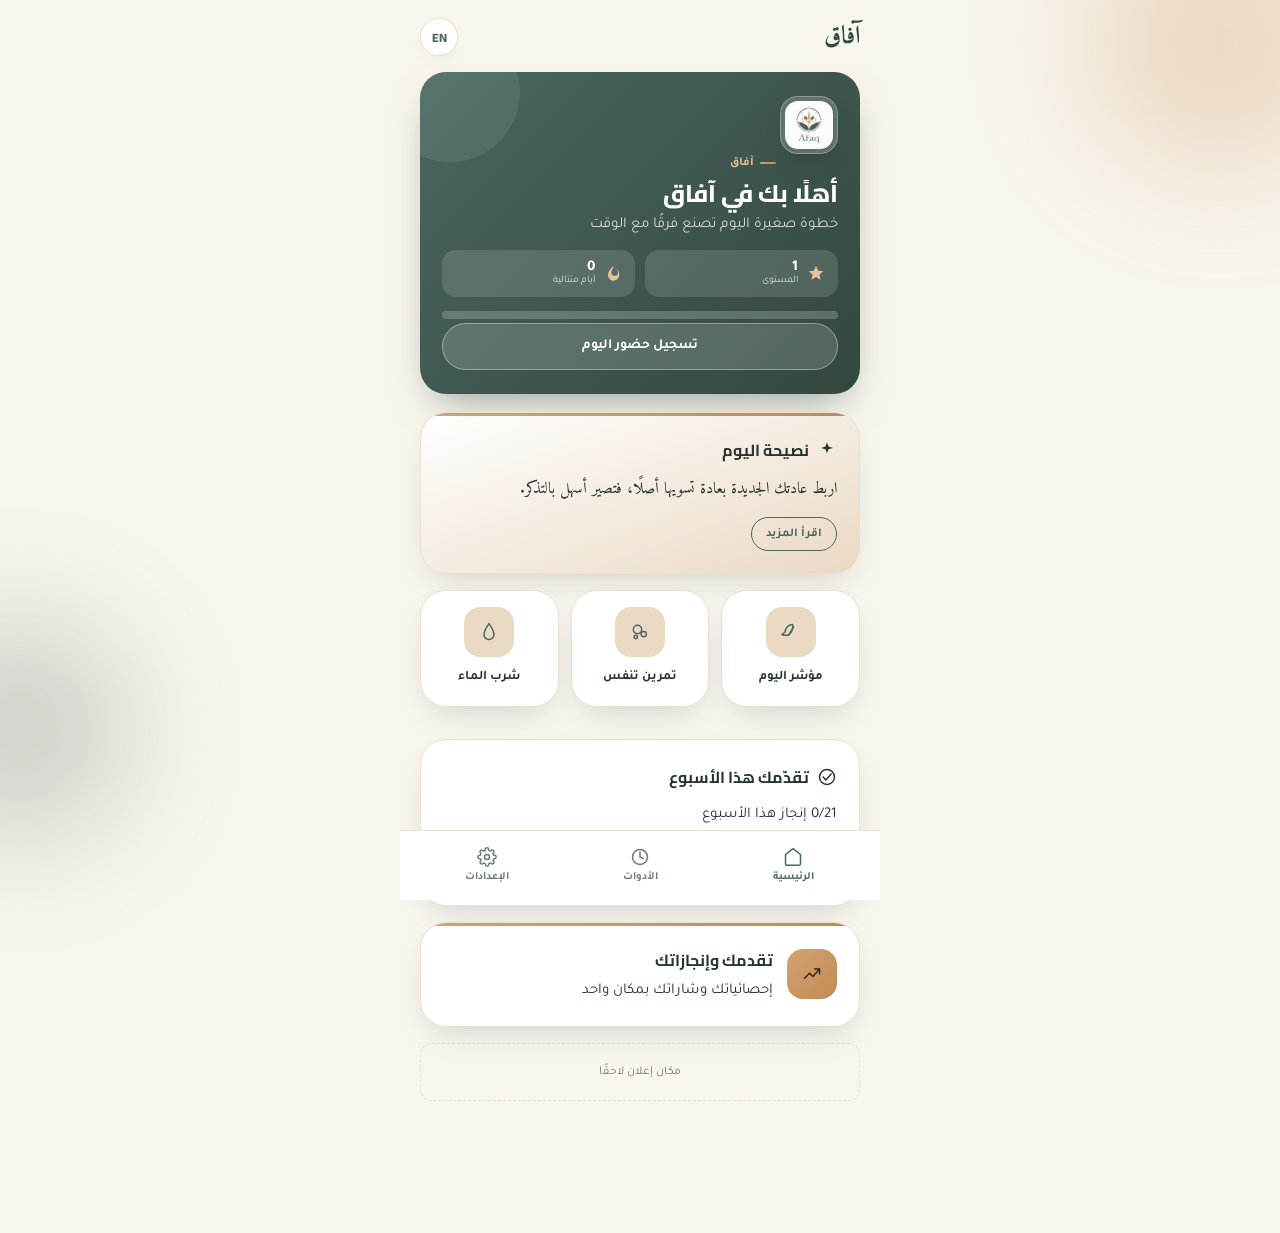
==== app/src/main/assets/web/index.html @ 3376e330 "Add Android project" ====
<!DOCTYPE html>
<html lang="ar" dir="rtl">
<head>
<meta charset="UTF-8" />
<meta name="viewport" content="width=device-width, initial-scale=1.0, maximum-scale=1.0, user-scalable=no" />
<meta name="theme-color" content="#4A6760" />
<link rel="icon" type="image/png" sizes="192x192" href="assets/icons/icon-192.png">
<link rel="apple-touch-icon" href="assets/icons/icon-192.png">
<link rel="manifest" href="manifest.webmanifest">
<title>آفاق | تطوير الحياة</title>
<link rel="preconnect" href="https://fonts.googleapis.com">
<link rel="preconnect" href="https://fonts.gstatic.com" crossorigin>
<link href="https://fonts.googleapis.com/css2?family=Cairo:wght@600;700;800&family=Tajawal:wght@400;500;700&family=Amiri:ital@0;1&display=swap" rel="stylesheet">
<style>
  :root{
    --primary:#4A6760; --primary-light:#6C8981; --primary-dark:#324841;
    --bg:#F8F5ED; --accent:#D4A373; --accent-light:#E7C39B; --accent-soft:#EAD9C3;
    --surface:#FFFFFF; --text-secondary:#6D7B75; --text-primary:#26342F; --border:#E7E1D2; --danger:#B3564B;
    --gold-grad: linear-gradient(135deg, #D4A373, #C08A52);
    --primary-grad: linear-gradient(135deg, #4A6760, #33473F);
    --radius-lg:26px; --radius-md:18px; --radius-sm:12px;
    --shadow: 0 14px 34px -14px rgba(38,52,47,0.22);
    --shadow-soft: 0 8px 20px -10px rgba(38,52,47,0.15);
  }
  [data-theme="dark"]{
    --primary:#9BC2B7; --primary-light:#7FA79B; --primary-dark:#C7E2D9;
    --bg:#141B18; --accent:#D9AE83; --accent-light:#E8C79E; --accent-soft:#332A1F;
    --surface:#1E2622; --text-secondary:#A9B5AF; --text-primary:#F3F1E9; --border:#2C3733;
    --shadow: 0 14px 34px -14px rgba(0,0,0,0.55); --shadow-soft: 0 8px 20px -10px rgba(0,0,0,0.4);
  }
  *{box-sizing:border-box; -webkit-tap-highlight-color:transparent;}
  html,body{margin:0;padding:0;height:100%;}
  body{ font-family:'Tajawal', sans-serif; background:var(--bg); color:var(--text-primary); overflow-x:hidden; transition:background .35s ease, color .35s ease; }
  h1,h2,h3,.display{ font-family:'Cairo', sans-serif; }
  .serif{ font-family:'Amiri', serif; }

  .icon{ width:20px; height:20px; stroke:currentColor; fill:none; stroke-width:1.8; stroke-linecap:round; stroke-linejoin:round; display:block; }
  .icon-fill{ fill:currentColor; stroke:none; }
  .icon-lg{ width:28px; height:28px; }
  .icon-sm{ width:15px; height:15px; }

  .blob{ position:fixed; border-radius:50%; filter:blur(60px); z-index:0; opacity:.35; pointer-events:none; }
  .blob-1{ width:260px; height:260px; background:var(--accent); top:-90px; right:-70px; }
  .blob-2{ width:220px; height:220px; background:var(--primary); bottom:60px; left:-90px; opacity:.25; }
  @media (prefers-reduced-motion: no-preference){ .blob{ animation: floaty 9s ease-in-out infinite alternate; } .blob-2{ animation-duration:11s; } }
  @keyframes floaty{ from{ transform:translateY(0) scale(1);} to{ transform:translateY(18px) scale(1.05);} }

  #app{ max-width:480px; margin:0 auto; min-height:100vh; display:flex; flex-direction:column; position:relative; background:transparent; z-index:1; }

  .topbar{ display:flex; align-items:center; justify-content:space-between; padding:18px 20px 8px; position:sticky; top:0; background:var(--bg); z-index:30; }
  .topbar .back-btn{ width:38px;height:38px;border-radius:50%; background:var(--surface); border:1px solid var(--border); display:flex;align-items:center;justify-content:center; cursor:pointer; box-shadow:var(--shadow-soft); color:var(--text-primary); }
  .topbar .title{font-size:18px;font-weight:800;flex:1;text-align:center;}
  .topbar .spacer{width:38px;}

  .screen{ display:none; padding:8px 20px 118px; flex:1; animation: fadeIn .35s ease; }
  .screen.active{display:block;}
  @keyframes fadeIn{ from{opacity:0; transform:translateY(8px);} to{opacity:1; transform:translateY(0);} }

  .eyebrow{ display:inline-flex; align-items:center; gap:6px; color:var(--accent); font-size:12px; font-weight:700; margin:0 0 8px; }
  .eyebrow::before{ content:''; width:16px; height:2px; background:var(--gold-grad); border-radius:2px; }
  .hero-title{ font-size:27px; font-weight:800; margin:0 0 6px; line-height:1.35; background:linear-gradient(90deg, var(--text-primary), var(--primary)); -webkit-background-clip:text; background-clip:text; color:transparent; }
  .hero-sub{color:var(--text-secondary); font-size:15px; margin:0 0 22px;}

  .card{ background:var(--surface); border:1px solid var(--border); border-radius:var(--radius-lg); padding:22px; margin-bottom:16px; box-shadow:var(--shadow); position:relative; overflow:hidden; }
  .card::before{ content:''; position:absolute; top:0; right:0; left:0; height:3px; background:var(--gold-grad); opacity:0; transition:opacity .2s; }
  .card.accented::before{ opacity:1; }
  .card h3{font-size:16px; margin:0 0 10px; display:flex; align-items:center; gap:8px;}
  .card p{font-size:15px; line-height:1.75; margin:0; color:var(--text-primary);}
  .muted{color:var(--text-secondary); font-size:13px;}

  .hero-panel{ background:var(--primary-grad); border-radius:var(--radius-lg); padding:24px 22px; color:#fff; margin-bottom:18px; position:relative; overflow:hidden; box-shadow:0 18px 40px -16px rgba(50,72,63,0.55); }
  .hero-panel::after{ content:''; position:absolute; width:140px; height:140px; border-radius:50%; background:rgba(255,255,255,0.08); top:-50px; left:-40px; }
  .hero-panel .eyebrow{ color:var(--accent-light); }
  .hero-panel .hero-title{ background:none; -webkit-text-fill-color:#fff; color:#fff; font-size:24px; }
  .hero-panel .hero-sub{ color:rgba(255,255,255,0.78); margin-bottom:16px; }
  .hero-stats{ display:flex; gap:10px; margin-bottom:14px; }
  .hero-stat-pill{ flex:1; background:rgba(255,255,255,0.13); border-radius:14px; padding:10px 12px; display:flex; align-items:center; gap:8px; }
  .hero-stat-pill .icon{ color:var(--accent-light); flex-shrink:0; }
  .hero-stat-pill .val{ font-size:15px; font-weight:800; line-height:1; }
  .hero-stat-pill .lbl{ font-size:10px; opacity:.8; }
  .xp-track{ height:8px; background:rgba(255,255,255,0.2); border-radius:5px; overflow:hidden; margin-top:4px; }
  .xp-fill{ height:100%; background:var(--gold-grad); border-radius:5px; transition:width .5s; }
  .checkin-btn{ width:100%; margin-top:4px; }

  .btn{ display:inline-flex; align-items:center; justify-content:center; gap:8px; font-family:'Tajawal', sans-serif; font-weight:700; font-size:14px; padding:14px 22px; border-radius:999px; border:none; cursor:pointer; transition:transform .15s ease, opacity .15s ease, box-shadow .15s ease; -webkit-user-select:none; user-select:none; }
  .btn:active{ transform:scale(0.96); }
  .btn-primary{ background:var(--primary-grad); color:#fff; box-shadow:0 10px 22px -8px rgba(74,103,96,0.55); }
  .btn-gold{ background:var(--gold-grad); color:#3A2A16; box-shadow:0 10px 22px -8px rgba(212,163,115,0.55); }
  .btn-outline{ background:transparent; color:var(--primary); border:1.5px solid var(--primary); }
  .btn-white{ background:rgba(255,255,255,0.16); color:#fff; border:1px solid rgba(255,255,255,0.35); }
  .btn-chip{ background:var(--bg); color:var(--text-secondary); border:1px solid var(--border); padding:9px 16px; font-size:13px; }
  .btn-chip.active{ background:var(--primary); color:#fff; border-color:var(--primary); }
  .btn-sm{ padding:9px 14px; font-size:12px; }
  .btn:disabled{ opacity:.45; cursor:not-allowed; }
  .btn-block{ width:100%; }
  .btn-row{ display:flex; gap:10px; flex-wrap:wrap; margin-bottom:16px; }
  .btn-row .btn{ flex:1; }
  .chip-row{ display:flex; gap:8px; flex-wrap:wrap; margin-bottom:16px; }

  .quick-grid{ display:flex; gap:12px; margin-bottom:16px; }
  .quick-card{ flex:1; text-align:center; cursor:pointer; padding:16px 10px; }
  .quick-icon{ width:50px;height:50px;border-radius:16px; background:var(--accent-soft); display:flex;align-items:center;justify-content:center; margin:0 auto 10px; color:var(--primary); }

  .progress-track{ height:10px; border-radius:6px; background:var(--border); overflow:hidden; margin-top:10px;}
  .progress-fill{ height:100%; background:var(--gold-grad); border-radius:6px; transition:width .5s ease; }

  .flip-card{ min-height:210px; display:flex; align-items:center; justify-content:center; flex-direction:column; text-align:center; cursor:pointer; background:linear-gradient(160deg, var(--surface), var(--accent-soft)); }
  .flip-icon{ margin-bottom:14px; color:var(--accent); }
  .flip-text{ font-size:19px; line-height:1.9; }

  .mood-grid, .tile-grid{ display:flex; flex-wrap:wrap; gap:10px; }
  .mood-item, .tile{ width:calc(33.333% - 7px); aspect-ratio:1; border-radius:var(--radius-md); border:1px solid var(--border); background:var(--surface); display:flex; flex-direction:column; align-items:center; justify-content:center; cursor:pointer; gap:6px; transition:background .2s ease, color .2s ease, transform .15s ease; color:var(--primary); }
  .mood-item:active, .tile:active{ transform:scale(0.95); }
  .mood-item.selected, .tile.selected{ background:var(--primary-grad); color:#fff; border-color:var(--primary); }
  .mood-item span.lbl, .tile span.lbl{ font-size:11.5px; text-align:center; color:var(--text-primary); }
  .mood-item.selected span.lbl, .tile.selected span.lbl{ color:#fff; }

  .breathe-wrap{ display:flex; flex-direction:column; align-items:center; margin-top:16px; }
  .breathe-ring-outer{ width:240px; height:240px; border-radius:50%; display:flex; align-items:center; justify-content:center; background: radial-gradient(circle at center, var(--accent-soft) 0%, transparent 70%); }
  .breathe-circle{ width:140px; height:140px; border-radius:50%; background: var(--primary-grad); display:flex; align-items:center; justify-content:center; color:#fff; font-size:18px; font-weight:700; box-shadow:0 20px 45px -15px rgba(74,103,96,0.6); transition: width 4s ease-in-out, height 4s ease-in-out; }
  .breathe-circle.grow{ width:220px; height:220px; }
  .breathe-wrap .btn{ margin-top:26px; min-width:200px; }

  .section-heading{ display:flex; align-items:center; gap:8px; margin:22px 0 10px; font-size:13px; font-weight:800; color:var(--text-secondary); }
  .section-heading:first-of-type{ margin-top:4px; }
  .section-heading::after{ content:''; flex:1; height:1px; background:var(--border); }
  .tool-row{ display:flex; align-items:center; gap:14px; background:var(--surface); border:1px solid var(--border); border-radius:var(--radius-lg); padding:15px 18px; margin-bottom:10px; cursor:pointer; box-shadow:var(--shadow-soft); transition:transform .15s ease; }
  .tool-row:active{ transform:scale(0.98); }
  .tool-row .tool-icon{ width:44px;height:44px;border-radius:14px; background:var(--accent-soft); display:flex;align-items:center;justify-content:center; flex-shrink:0; color:var(--primary); }
  .tool-row .tool-text{ flex:1; }
  .tool-row .tool-text h4{ margin:0 0 2px; font-size:15px; }
  .tool-row .tool-text span{ font-size:12px; color:var(--text-secondary); }
  .tool-row .chev{ color:var(--text-secondary); }

  textarea, input[type=text], input[type=time]{ width:100%; font-family:'Tajawal', sans-serif; font-size:15px; border:1px solid var(--border); border-radius:var(--radius-sm); padding:14px; background:var(--bg); color:var(--text-primary); }
  textarea{ min-height:100px; resize:vertical; }
  textarea:focus, input[type=text]:focus{ outline:2px solid var(--primary); outline-offset:1px; }

  .entry-item{ border:1px solid var(--border); border-radius:var(--radius-sm); padding:12px 14px; margin-bottom:8px; background:var(--surface); }
  .entry-item .date{ font-size:11px; color:var(--text-secondary); margin-bottom:4px; }

  .ad-placeholder{ height:58px; border:1.5px dashed var(--border); border-radius:var(--radius-sm); display:flex; align-items:center; justify-content:center; color:var(--text-secondary); font-size:12px; margin:14px 0; }

  .settings-row{ display:flex; align-items:center; justify-content:space-between; gap:10px;}
  .switch{ position:relative; width:50px; height:28px; flex-shrink:0;}
  .switch input{ display:none; }
  .switch .track{ position:absolute; inset:0; background:var(--border); border-radius:999px; transition:.25s; }
  .switch .thumb{ position:absolute; top:3px; right:3px; width:22px; height:22px; border-radius:50%; background:#fff; transition:.25s; box-shadow:0 2px 4px rgba(0,0,0,0.2); }
  .switch input:checked + .track{ background:var(--primary); }
  .switch input:checked + .track + .thumb{ transform:translateX(-22px); }

  .bottom-nav{ position:fixed; bottom:0; left:50%; transform:translateX(-50%); width:100%; max-width:480px; background:var(--surface); border-top:1px solid var(--border); display:flex; padding:8px 10px calc(8px + env(safe-area-inset-bottom)); z-index:40; }
  .nav-btn{ flex:1; display:flex; flex-direction:column; align-items:center; gap:4px; padding:8px 0; cursor:pointer; color:var(--text-secondary); font-size:11px; font-weight:700; background:none; border:none; font-family:'Tajawal',sans-serif; }
  .nav-btn.active{ color:var(--primary); }

  .toast{ position:fixed; bottom:100px; left:50%; transform:translateX(-50%) translateY(20px); background:var(--text-primary); color:var(--bg); padding:12px 22px; border-radius:999px; font-size:13px; font-weight:700; opacity:0; transition:.3s ease; z-index:100; pointer-events:none; max-width:85%; text-align:center; }
  .toast.show{ opacity:1; transform:translateX(-50%) translateY(0); }

  .slider-row{ margin-bottom:16px; }
  .slider-row .slider-label{ display:flex; justify-content:space-between; font-size:13px; margin-bottom:6px; }
  .slider-row .slider-label b{ color:var(--accent); }
  input[type=range]{ -webkit-appearance:none; width:100%; height:6px; border-radius:4px; background:var(--border); outline:none; }
  input[type=range]::-webkit-slider-thumb{ -webkit-appearance:none; width:20px; height:20px; border-radius:50%; background:var(--gold-grad); box-shadow:0 4px 10px rgba(0,0,0,0.25); cursor:pointer; border:2px solid var(--surface); }
  .radar-wrap{ display:flex; justify-content:center; margin-bottom:6px; }

  .matrix-add{ margin-bottom:14px; }
  .quadrant-grid{ display:grid; grid-template-columns:1fr 1fr; gap:10px; }
  .quadrant-box{ background:var(--surface); border:1px solid var(--border); border-radius:var(--radius-md); padding:12px; min-height:120px; border-top:4px solid var(--primary); }
  .quadrant-box.q-schedule{ border-top-color:var(--accent); }
  .quadrant-box.q-delegate{ border-top-color:#8B9A94; }
  .quadrant-box.q-eliminate{ border-top-color:var(--danger); }
  .quadrant-box h4{ margin:0 0 8px; font-size:12px; }
  .quadrant-box .q-item{ display:flex; align-items:center; gap:6px; font-size:12.5px; background:var(--bg); border-radius:8px; padding:7px 8px; margin-bottom:6px; }
  .quadrant-box .q-item span{ flex:1; }
  .quadrant-box .q-item.done span{ text-decoration:line-through; opacity:.5; }
  .q-item button{ background:none; border:none; color:var(--text-secondary); cursor:pointer; font-size:13px; padding:2px; }

  .water-grid{ display:flex; flex-wrap:wrap; gap:12px; justify-content:center; margin:20px 0; }
  .water-cup{ width:44px; height:52px; border-radius:8px 8px 16px 16px; border:2px solid var(--primary); display:flex; align-items:flex-end; justify-content:center; cursor:pointer; overflow:hidden; background:var(--surface); }
  .water-cup .fill{ width:100%; height:0%; background:linear-gradient(180deg, #8FC1D9, #4A93B5); transition:height .3s ease; }
  .water-cup.filled .fill{ height:100%; }

  .ring-wrap{ display:flex; justify-content:center; margin:14px 0 6px; }
  .ring-outer{ width:220px; height:220px; border-radius:50%; display:flex; align-items:center; justify-content:center; background: conic-gradient(var(--accent) calc(var(--deg,0) * 1deg), var(--border) 0deg); transition: background .3s linear; }
  .ring-inner{ width:180px; height:180px; border-radius:50%; background:var(--surface); display:flex; flex-direction:column; align-items:center; justify-content:center; box-shadow:var(--shadow-soft); }
  .ring-inner .time{ font-size:32px; font-weight:800; font-family:'Cairo', sans-serif; }
  .ring-inner .mode{ font-size:12px; color:var(--text-secondary); margin-top:4px; }

  .habit-board-row{ display:flex; align-items:center; gap:10px; margin-bottom:12px; }
  .habit-board-row .hb-label{ width:96px; flex-shrink:0; font-size:12.5px; display:flex; align-items:center; gap:6px; }
  .hb-days{ display:flex; gap:5px; flex:1; }
  .hb-day{ flex:1; aspect-ratio:1; border-radius:9px; border:1px solid var(--border); display:flex; align-items:center; justify-content:center; font-size:10.5px; color:var(--text-secondary); background:var(--surface); }
  .hb-day.done{ background:var(--primary-grad); color:#fff; border-color:var(--primary); }
  .hb-day.today{ border:2px solid var(--accent); cursor:pointer; font-weight:800; }
  .hb-day.today:active{ transform:scale(0.92); }
  .habit-pick-item{ display:flex; align-items:center; gap:8px; padding:11px 14px; border:1px solid var(--border); border-radius:var(--radius-md); margin-bottom:8px; cursor:pointer; background:var(--surface); }
  .habit-pick-item.checked{ border-color:var(--primary); background:var(--accent-soft); }
  .hp-check{ width:20px; height:20px; border-radius:6px; border:2px solid var(--border); flex-shrink:0; display:flex; align-items:center; justify-content:center; color:transparent; }
  .habit-pick-item.checked .hp-check{ background:var(--primary); border-color:var(--primary); color:#fff; }
  .hp-icon{ color:var(--primary); }

  .routine-tabs{ display:flex; gap:8px; margin-bottom:16px; }
  .routine-tabs .btn-chip{ flex:1; display:flex; align-items:center; justify-content:center; gap:6px;}
  .routine-item{ display:flex; align-items:center; gap:10px; background:var(--surface); border:1px solid var(--border); border-radius:var(--radius-sm); padding:12px 14px; margin-bottom:8px; }
  .check-circle-sm{ width:24px; height:24px; border-radius:50%; border:2px solid var(--border); flex-shrink:0; display:flex; align-items:center; justify-content:center; cursor:pointer; color:transparent; }
  .routine-item.done .check-circle-sm{ background:var(--primary); border-color:var(--primary); color:#fff; }
  .routine-item.done span.rtext{ text-decoration:line-through; opacity:.5; }
  .routine-item .rtext{ flex:1; font-size:14px; }
  .routine-item button{ background:none; border:none; color:var(--text-secondary); font-size:15px; cursor:pointer; }
  .add-item-row{ display:flex; gap:8px; margin-bottom:16px; }
  .add-item-row input{ flex:1; }

  .badge-grid{ display:grid; grid-template-columns:1fr 1fr; gap:12px; }
  .badge-card{ background:var(--surface); border:1px solid var(--border); border-radius:var(--radius-md); padding:18px 10px; text-align:center; position:relative; }
  .badge-card .b-icon{ margin:0 auto 8px; color:var(--text-secondary); opacity:.35; display:flex; justify-content:center; }
  .badge-card.unlocked .b-icon{ color:var(--accent); opacity:1; }
  .badge-card .b-title{ font-size:12.5px; font-weight:700; margin-bottom:3px; }
  .badge-card .b-desc{ font-size:10.5px; color:var(--text-secondary); }
  .badge-card.unlocked{ border-color:var(--accent); box-shadow:0 8px 22px -12px rgba(212,163,115,0.6); }
  .badge-card.unlocked::after{ content:'✓'; position:absolute; top:8px; left:8px; width:18px; height:18px; border-radius:50%; background:var(--gold-grad); color:#3A2A16; font-size:11px; display:flex; align-items:center; justify-content:center; font-weight:800; }

  .streak-pill{ display:inline-flex; align-items:center; gap:6px; background:var(--accent-soft); color:var(--accent); padding:6px 14px; border-radius:999px; font-size:12.5px; font-weight:700; margin-bottom:14px; }
  [data-theme="dark"] .streak-pill{ color:var(--accent-light); }

  .heatmap{ display:grid; grid-template-columns:repeat(10,1fr); gap:5px; margin-top:8px; }
  .heat-cell{ aspect-ratio:1; border-radius:5px; background:var(--border); }
  .heat-1{ background:var(--accent-soft); }
  .heat-2{ background:var(--accent-light); }
  .heat-3{ background:var(--accent); }
  .stat-grid{ display:grid; grid-template-columns:1fr 1fr; gap:12px; }
  .stat-box{ background:var(--surface); border:1px solid var(--border); border-radius:var(--radius-md); padding:16px; text-align:center; }
  .stat-box .sv{ font-size:22px; font-weight:800; color:var(--primary); font-family:'Cairo',sans-serif; }
  .stat-box .sl{ font-size:11.5px; color:var(--text-secondary); margin-top:2px; }

  .goal-card{ background:var(--surface); border:1px solid var(--border); border-radius:var(--radius-md); padding:18px; margin-bottom:14px; }
  .goal-card h4{ margin:0 0 4px; font-size:15px; }
  .milestone-item{ display:flex; align-items:center; gap:8px; font-size:13px; margin:8px 0; }
  .milestone-item span{ flex:1; }
  .milestone-item.done span{ text-decoration:line-through; opacity:.5; }
  .milestone-add-row{ display:flex; gap:6px; margin-top:8px; }
  .milestone-add-row input{ flex:1; padding:9px 12px; font-size:13px; }

  .book-item{ display:flex; align-items:center; gap:10px; background:var(--surface); border:1px solid var(--border); border-radius:var(--radius-sm); padding:12px; margin-bottom:8px; }
  .book-item .bi-info{ flex:1; }
  .book-item .bi-title{ font-size:14px; font-weight:700; margin-bottom:2px; }
  .book-item .bi-author{ font-size:11.5px; color:var(--text-secondary); }
  .status-chip{ font-size:10.5px; padding:4px 10px; border-radius:999px; background:var(--accent-soft); color:var(--accent); white-space:nowrap; cursor:pointer; border:none; font-family:'Tajawal',sans-serif; font-weight:700;}
  .stars{ display:flex; gap:2px; margin-top:4px; }
  .stars .star-btn{ cursor:pointer; color:var(--border); }
  .stars .star-btn.on{ color:var(--accent); }

  .focus-grid,.area-grid,.program-grid{display:grid;grid-template-columns:1fr 1fr;gap:10px;margin-bottom:14px;}
  .focus-chip,.area-card,.program-card,.tip-lib-card,.custom-habit-card{background:var(--surface);border:1px solid var(--border);border-radius:var(--radius-md);padding:14px;box-shadow:var(--shadow-soft);}
  .focus-chip{cursor:pointer;text-align:center;font-weight:700;color:var(--text-secondary);}
  .focus-chip.active{background:var(--primary-grad);color:#fff;border-color:var(--primary);}
  .area-card h4,.program-card h4,.tip-lib-card h4,.custom-habit-card h4{margin:0 0 6px;font-size:14px;display:flex;align-items:center;gap:6px;}
  .area-score{font-family:'Cairo',sans-serif;font-size:22px;font-weight:800;color:var(--primary);}
  .program-day{display:flex;align-items:flex-start;gap:10px;background:var(--bg);border:1px solid var(--border);border-radius:var(--radius-sm);padding:11px;margin-bottom:8px;}
  .program-day.done{background:var(--accent-soft);border-color:var(--accent);}
  .program-day .day-num{width:28px;height:28px;border-radius:50%;background:var(--surface);display:flex;align-items:center;justify-content:center;font-size:11px;font-weight:800;flex-shrink:0;color:var(--primary);}
  .program-day.done .day-num{background:var(--gold-grad);color:#3A2A16;}
  .program-day div.text{flex:1;}
  .program-day b{display:block;font-size:13px;margin-bottom:3px;}
  .program-day p{font-size:12.5px;line-height:1.65;color:var(--text-secondary);}
  .tip-filter-row{display:flex;gap:8px;overflow-x:auto;padding-bottom:8px;margin-bottom:12px;}
  .tip-filter-row .btn-chip{white-space:nowrap;flex-shrink:0;}
  .tip-lib-card p{font-size:13.5px;line-height:1.7;color:var(--text-secondary);margin-bottom:8px;}
  .action-step{border-right:3px solid var(--accent);background:var(--bg);border-radius:var(--radius-sm);padding:9px 11px;font-size:13px;line-height:1.6;}
  .habit-loop{display:grid;grid-template-columns:1fr 1fr 1fr;gap:8px;margin:10px 0;}
  .loop-box{text-align:center;background:var(--bg);border:1px solid var(--border);border-radius:var(--radius-sm);padding:10px 6px;}
  .loop-box b{display:block;font-size:12px;margin-bottom:4px;color:var(--primary);}
  .loop-box span{font-size:11px;color:var(--text-secondary);}
  .custom-habit-row{display:flex;align-items:center;gap:8px;margin-top:10px;}
  .custom-habit-row .btn{padding:9px 12px;font-size:12px;}
  .mini-chart{display:flex;align-items:flex-end;gap:5px;height:72px;margin-top:10px;}
  .mini-bar{flex:1;background:var(--accent-soft);border-radius:7px 7px 2px 2px;min-height:6px;position:relative;}
  .mini-bar strong{position:absolute;bottom:100%;left:50%;transform:translateX(-50%);font-size:9px;color:var(--text-secondary);margin-bottom:3px;}
  .course-progress-banner{display:flex;align-items:center;gap:12px;background:var(--primary-grad);color:#fff;border-radius:var(--radius-lg);padding:16px;margin-bottom:14px;}
  .course-progress-banner .circle{width:54px;height:54px;border-radius:50%;background:rgba(255,255,255,.14);display:flex;align-items:center;justify-content:center;font-weight:800;font-family:'Cairo';}
  @media(max-width:380px){.focus-grid,.area-grid,.program-grid,.habit-loop{grid-template-columns:1fr;}}

  .lang-btn{width:38px;height:38px;border-radius:50%;background:var(--surface);border:1px solid var(--border);box-shadow:var(--shadow-soft);color:var(--primary);font-weight:800;font-family:'Cairo',sans-serif;cursor:pointer;display:flex;align-items:center;justify-content:center;font-size:12px;}
  .lang-btn:active{transform:scale(.96)}
  .smart-notify-card{border-right:4px solid var(--accent);}
  .notify-grid{display:grid;grid-template-columns:1fr 1fr;gap:8px;margin-top:12px;}
  .notify-chip{border:1px solid var(--border);background:var(--bg);border-radius:12px;padding:10px;font-size:12px;font-weight:700;color:var(--text-secondary);display:flex;align-items:center;gap:7px;}
  .notify-chip.active{background:var(--accent-soft);color:var(--primary);border-color:var(--accent);}
  .notify-note{font-size:12px;line-height:1.65;color:var(--text-secondary);margin-top:10px;}
  
  html[lang="en"] body{direction:ltr;text-align:left;font-family:sans-serif;}
  html[lang="en"] .screen, html[lang="en"] .topbar, html[lang="en"] .bottom-nav{direction:ltr;}
  html[lang="en"] .eyebrow::before{order:0;}
  html[lang="en"] .section-heading::after{margin-left:8px;}
  html[lang="en"] .card h3{direction:ltr;}
  html[lang="en"] .tool-row{direction:ltr;}
  html[lang="en"] .tool-row .chev{transform:rotate(180deg);}
  html[lang="en"] .switch .thumb{left:3px; right:auto;}
  html[lang="en"] .switch input:checked + .track + .thumb{ transform:translateX(22px); }

  .top-logo{ width:38px; height:38px; border-radius:12px; object-fit:cover; border:1px solid var(--border); background:var(--surface); box-shadow:var(--shadow-soft); padding:2px; flex-shrink:0; }
  .hero-logo{ width:58px; height:58px; border-radius:18px; object-fit:cover; background:rgba(255,255,255,0.18); border:1px solid rgba(255,255,255,0.28); padding:4px; box-shadow:0 12px 28px -14px rgba(0,0,0,0.35); margin-bottom:10px; position:relative; z-index:2; }
  [data-theme="dark"] .top-logo{background:#1E2622;}

  /* ===== Header refinement: edge logo + luxury Afaq wordmark ===== */
  .topbar{
    justify-content:flex-start;
    gap:10px;
  }
  .topbar .back-btn{
    order:4;
    margin-inline-start:4px;
    flex-shrink:0;
  }
  .top-logo{
    order:1;
    width:42px;
    height:42px;
    border-radius:14px;
    padding:2px;
    object-fit:cover;
    margin-inline-start:0;
    margin-inline-end:8px;
  }
  .topbar .title{
    order:2;
    flex:1;
    text-align:start;
    font-family:'Amiri','Cairo',serif;
    font-size:25px;
    font-weight:700;
    letter-spacing:.2px;
    line-height:1;
    color:var(--primary-dark);
    text-shadow:0 1px 0 rgba(255,255,255,.35);
  }
  html[lang="en"] .topbar .title{
    font-family:Georgia,'Times New Roman',serif;
    font-size:23px;
    font-style:italic;
    font-weight:700;
    letter-spacing:.4px;
  }
  .lang-btn{
    order:3;
    flex-shrink:0;
    margin-inline-start:auto;
  }
  html[lang="ar"] .topbar{direction:rtl;}
  html[lang="en"] .topbar{direction:ltr;}
  html[lang="ar"] .top-logo{margin-right:0;margin-left:8px;}
  html[lang="en"] .top-logo{margin-left:0;margin-right:8px;}
  [data-theme="dark"] .topbar .title{color:var(--primary-dark);text-shadow:none;}
  .privacy-open-btn{
    margin-top:14px;
    text-decoration:none;
    width:100%;
  }

  ::selection{ background:var(--accent-soft); }
</style>
</head>
<body>
<div class="blob blob-1"></div>
<div class="blob blob-2"></div>

<svg style="display:none">
<defs>
  <symbol id="i-home" viewBox="0 0 24 24"><path d="M3 9l9-7 9 7v11a2 2 0 0 1-2 2H5a2 2 0 0 1-2-2z"/></symbol>
  <symbol id="i-compass" viewBox="0 0 24 24"><circle cx="12" cy="12" r="9"/><path d="M12 6v6l4 2"/></symbol>
  <symbol id="i-gear" viewBox="0 0 24 24"><circle cx="12" cy="12" r="3"/><path d="M19.4 15a1.65 1.65 0 0 0 .33 1.82l.06.06a2 2 0 1 1-2.83 2.83l-.06-.06a1.65 1.65 0 0 0-1.82-.33 1.65 1.65 0 0 0-1 1.51V21a2 2 0 0 1-4 0v-.09A1.65 1.65 0 0 0 9 19.4a1.65 1.65 0 0 0-1.82.33l-.06.06a2 2 0 1 1-2.83-2.83l.06-.06a1.65 1.65 0 0 0 .33-1.82 1.65 1.65 0 0 0-1.51-1H3a2 2 0 0 1 0-4h.09A1.65 1.65 0 0 0 4.6 9a1.65 1.65 0 0 0-.33-1.82l-.06-.06a2 2 0 1 1 2.83-2.83l.06.06a1.65 1.65 0 0 0 1.82.33H9a1.65 1.65 0 0 0 1-1.51V3a2 2 0 0 1 4 0v.09a1.65 1.65 0 0 0 1 1.51 1.65 1.65 0 0 0 1.82-.33l.06-.06a2 2 0 1 1 2.83 2.83l-.06.06a1.65 1.65 0 0 0-.33 1.82V9a1.65 1.65 0 0 0 1.51 1H21a2 2 0 0 1 0 4h-.09a1.65 1.65 0 0 0-1.51 1z"/></symbol>
  <symbol id="i-sparkle" viewBox="0 0 24 24"><path class="icon-fill" d="M12 3l1.8 4.9L19 9.5l-5.2 1.6L12 16l-1.8-4.9L5 9.5l5.2-1.6L12 3z"/></symbol>
  <symbol id="i-dice" viewBox="0 0 24 24"><rect x="3" y="3" width="18" height="18" rx="5"/><circle class="icon-fill" cx="8" cy="8" r="1.3"/><circle class="icon-fill" cx="16" cy="8" r="1.3"/><circle class="icon-fill" cx="12" cy="12" r="1.3"/><circle class="icon-fill" cx="8" cy="16" r="1.3"/><circle class="icon-fill" cx="16" cy="16" r="1.3"/></symbol>
  <symbol id="i-leaf" viewBox="0 0 24 24"><path d="M5 12c0-5.5 4.5-9 9-9 1 6-2 13-9 13-2 0-4-1-4-1z"/><line x1="9" y1="16" x2="15" y2="6"/></symbol>
  <symbol id="i-target" viewBox="0 0 24 24"><circle cx="12" cy="12" r="9"/><circle cx="12" cy="12" r="5.5"/><circle class="icon-fill" cx="12" cy="12" r="2"/></symbol>
  <symbol id="i-chat" viewBox="0 0 24 24"><rect x="3" y="5" width="18" height="12" rx="4"/><path class="icon-fill" d="M8 17l-2 4 5-4z"/></symbol>
  <symbol id="i-flower" viewBox="0 0 24 24"><circle cx="12" cy="6" r="3"/><circle cx="18" cy="12" r="3"/><circle cx="12" cy="18" r="3"/><circle cx="6" cy="12" r="3"/><circle class="icon-fill" cx="12" cy="12" r="2.2"/></symbol>
  <symbol id="i-bubbles" viewBox="0 0 24 24"><circle cx="9" cy="9" r="5"/><circle cx="16.5" cy="14.5" r="3.2"/><circle cx="7" cy="18" r="2"/></symbol>
  <symbol id="i-stopwatch" viewBox="0 0 24 24"><circle cx="12" cy="13" r="8"/><line x1="12" y1="13" x2="12" y2="8.5"/><line x1="9" y1="2" x2="15" y2="2"/><line x1="12" y1="2" x2="12" y2="5"/></symbol>
  <symbol id="i-droplet" viewBox="0 0 24 24"><path d="M12 2C12 2 6 10.5 6 15a6 6 0 0 0 12 0c0-4.5-6-13-6-13z"/></symbol>
  <symbol id="i-check-circle" viewBox="0 0 24 24"><circle cx="12" cy="12" r="9"/><polyline points="7.5,12 10.5,15.5 17,8.5"/></symbol>
  <symbol id="i-grid4" viewBox="0 0 24 24"><rect x="3" y="3" width="8" height="8" rx="1.5"/><rect x="13" y="3" width="8" height="8" rx="1.5"/><rect x="3" y="13" width="8" height="8" rx="1.5"/><rect x="13" y="13" width="8" height="8" rx="1.5"/></symbol>
  <symbol id="i-sun" viewBox="0 0 24 24"><circle cx="12" cy="12" r="4"/><line x1="12" y1="2" x2="12" y2="4.5"/><line x1="12" y1="19.5" x2="12" y2="22"/><line x1="4.2" y1="4.2" x2="6" y2="6"/><line x1="18" y1="18" x2="19.8" y2="19.8"/><line x1="2" y1="12" x2="4.5" y2="12"/><line x1="19.5" y1="12" x2="22" y2="12"/><line x1="4.2" y1="19.8" x2="6" y2="18"/><line x1="18" y1="6" x2="19.8" y2="4.2"/></symbol>
  <symbol id="i-moon" viewBox="0 0 24 24"><path class="icon-fill" d="M21 12.8A9 9 0 1 1 11.2 3 7 7 0 0 0 21 12.8z"/></symbol>
  <symbol id="i-notebook" viewBox="0 0 24 24"><rect x="5" y="3" width="14" height="18" rx="1.5"/><line x1="9" y1="3" x2="9" y2="21"/><line x1="12" y1="8" x2="16" y2="8"/><line x1="12" y1="12" x2="16" y2="12"/><line x1="12" y1="16" x2="16" y2="16"/></symbol>
  <symbol id="i-medal" viewBox="0 0 24 24"><circle cx="12" cy="9" r="5"/><path d="M9 13.2 6.5 21 12 18 17.5 21 15 13.2"/></symbol>
  <symbol id="i-flame" viewBox="0 0 24 24"><path class="icon-fill" d="M12 2c1.5 3-2 4.7-2 8.3a4 4 0 0 0 8 0c0-2-1-3-1.5-4 2 1.5 3 4.2 3 6.7A6.5 6.5 0 0 1 6 13.5C6 8 10 6 12 2z"/></symbol>
  <symbol id="i-star" viewBox="0 0 24 24"><path class="icon-fill" d="M12 2.5l2.6 5.6 6.1.6-4.6 4.1 1.4 6-5.5-3.2-5.5 3.2 1.4-6-4.6-4.1 6.1-.6z"/></symbol>
  <symbol id="i-trending" viewBox="0 0 24 24"><polyline points="3,17 9,11 13,15 21,6"/><polyline points="15,6 21,6 21,12"/></symbol>
  <symbol id="i-calendar" viewBox="0 0 24 24"><rect x="3" y="5" width="18" height="16" rx="2"/><line x1="3" y1="10" x2="21" y2="10"/><line x1="8" y1="3" x2="8" y2="7"/><line x1="16" y1="3" x2="16" y2="7"/></symbol>
  <symbol id="i-bell" viewBox="0 0 24 24"><path d="M18 9a6 6 0 0 0-12 0c0 6.5-3 8-3 8h18s-3-1.5-3-8z"/><path d="M13.7 20a2 2 0 0 1-3.4 0"/></symbol>
  <symbol id="i-flag" viewBox="0 0 24 24"><line x1="5" y1="3" x2="5" y2="21"/><path d="M5 4h13l-3.5 4.5L18 13H5z"/></symbol>
  <symbol id="i-book-open" viewBox="0 0 24 24"><path d="M3 5a2 2 0 0 1 2-2h6v16H5a2 2 0 0 1-2-2z"/><path d="M21 5a2 2 0 0 0-2-2h-6v16h6a2 2 0 0 0 2-2z"/></symbol>
  <symbol id="i-pencil" viewBox="0 0 24 24"><path d="M4 20l1-4L16.5 4.5a1.5 1.5 0 0 1 2 0l1 1a1.5 1.5 0 0 1 0 2L8 19l-4 1z"/></symbol>
  <symbol id="i-walk" viewBox="0 0 24 24"><circle class="icon-fill" cx="13" cy="4" r="1.8"/><path d="M13 6.5v6l-4 4.5M13 9l4-2M13 11.5l3 2.5-1 6"/></symbol>
  <symbol id="i-phone-off" viewBox="0 0 24 24"><rect x="7" y="2" width="10" height="20" rx="2"/><line x1="4" y1="4" x2="20" y2="20"/></symbol>
  <symbol id="i-list-check" viewBox="0 0 24 24"><circle class="icon-fill" cx="4.5" cy="6" r="1.3"/><line x1="9" y1="6" x2="20" y2="6"/><circle class="icon-fill" cx="4.5" cy="12" r="1.3"/><line x1="9" y1="12" x2="20" y2="12"/><circle class="icon-fill" cx="4.5" cy="18" r="1.3"/><line x1="9" y1="18" x2="20" y2="18"/></symbol>
  <symbol id="i-cloud" viewBox="0 0 24 24"><path d="M17 18H7a4 4 0 1 1 .6-8A5.5 5.5 0 0 1 18 9.6 3.5 3.5 0 0 1 17 18z"/></symbol>
  <symbol id="i-question" viewBox="0 0 24 24"><circle cx="12" cy="12" r="9"/><path d="M9.5 9.2a2.6 2.6 0 0 1 5 1c0 1.7-2.5 1.9-2.5 3.5"/><circle class="icon-fill" cx="12" cy="17" r="0.6"/></symbol>
  <symbol id="i-zap" viewBox="0 0 24 24"><path class="icon-fill" d="M13 2 4 14h6l-1 8 9-12h-6z"/></symbol>
</defs>
</svg>

<div id="app">

  <div class="topbar" id="topbar">
    <div class="back-btn" id="backBtn" style="display:none;" onclick="goBack()"><svg class="icon" viewBox="0 0 24 24" fill="none" stroke-width="2"><path d="M9 6l6 6-6 6"/></svg></div>
    <img class="top-logo" id="topLogoImg" src="assets/icons/icon-192.png" alt="آفاق" onerror="this.style.display='none'">
    <div class="title" id="screenTitle" data-i18n="app_title">آفاق</div>
    <button class="lang-btn" id="langToggleBtn" onclick="toggleLanguage()" aria-label="Change language">EN</button>
  </div>

  <!-- ===== HOME ===== -->
  <div class="screen" id="screen-home">
    <div class="hero-panel">
      <img class="hero-logo" id="heroLogoImg" src="assets/icons/icon-512.png" alt="آفاق" onerror="this.style.display='none'">
      <p class="eyebrow" data-i18n="app_title">آفاق</p>
      <h1 class="hero-title" data-i18n="welcome_title">أهلًا بك في آفاق</h1>
      <p class="hero-sub" data-i18n="welcome_sub">خطوة صغيرة اليوم تصنع فرقًا مع الوقت</p>
      <div class="hero-stats">
        <div class="hero-stat-pill">
          <svg class="icon" viewBox="0 0 24 24"><use href="#i-star"></use></svg>
          <div><div class="val" id="heroLevel">1</div><div class="lbl" data-i18n="level">المستوى</div></div>
        </div>
        <div class="hero-stat-pill">
          <svg class="icon" viewBox="0 0 24 24"><use href="#i-flame"></use></svg>
          <div><div class="val" id="heroStreak">0</div><div class="lbl" data-i18n="streak_days">أيام متتالية</div></div>
        </div>
      </div>
      <div class="xp-track"><div class="xp-fill" id="heroXpFill" style="width:0%"></div></div>
      <button class="btn btn-white checkin-btn" id="checkinBtn" onclick="doCheckin()" data-i18n="checkin_btn">تسجيل حضور اليوم</button>
    </div>

    <div class="card flip-card accented" onclick="go('daily-tip')" style="min-height:0; padding:22px; text-align:right; display:block;">
      <h3 id="home-tip-head"><svg class="icon" viewBox="0 0 24 24"><use href="#i-sparkle"></use></svg> <span data-i18n="tip_of_day">نصيحة اليوم</span></h3>
      <p class="serif" id="home-tip-text" style="margin-bottom:14px; font-size:16px;"></p>
      <span class="btn btn-outline btn-sm" data-i18n="read_more">اقرأ المزيد</span>
    </div>

    <div class="quick-grid">
      <div class="card quick-card" onclick="go('mood')"><div class="quick-icon"><svg class="icon" viewBox="0 0 24 24"><use href="#i-leaf"></use></svg></div><p style="font-weight:700; font-size:13px; margin:0;" data-i18n="mood_indicator">مؤشر اليوم</p></div>
      <div class="card quick-card" onclick="go('breathing')"><div class="quick-icon"><svg class="icon" viewBox="0 0 24 24"><use href="#i-bubbles"></use></svg></div><p style="font-weight:700; font-size:13px; margin:0;" data-i18n="breathing_exercise">تمرين تنفس</p></div>
      <div class="card quick-card" onclick="go('water')"><div class="quick-icon"><svg class="icon" viewBox="0 0 24 24"><use href="#i-droplet"></use></svg></div><p style="font-weight:700; font-size:13px; margin:0;" data-i18n="water_tracking">شرب الماء</p></div>
    </div>

    <div class="card">
      <h3><svg class="icon" viewBox="0 0 24 24"><use href="#i-check-circle"></use></svg> <span data-i18n="weekly_progress">تقدّمك هذا الأسبوع</span></h3>
      <p id="home-progress-text">0/7</p>
      <div class="progress-track"><div class="progress-fill" id="home-progress-fill" style="width:0%"></div></div>
      <p class="muted" style="margin-top:8px;" data-i18n="from_habit_board">من لوحة العادات في تبويب "الأدوات"</p>
    </div>

    <div class="card accented" onclick="go('stats')" style="cursor:pointer; display:flex; align-items:center; gap:14px;">
      <div class="quick-icon" style="margin:0; background:var(--gold-grad); color:#3A2A16;"><svg class="icon" viewBox="0 0 24 24"><use href="#i-trending"></use></svg></div>
      <div><h3 style="margin:0 0 3px;" data-i18n="progress_achievements">تقدمك وإنجازاتك</h3><p class="muted" style="margin:0;" data-i18n="stats_badges_one_place">إحصائياتك وشاراتك بمكان واحد</p></div>
    </div>

    <div class="ad-placeholder" data-i18n="ad_placeholder">مكان إعلان لاحقًا</div>
  </div>

  <!-- ===== TOOLS LIST ===== -->
  <div class="screen" id="screen-tools">
    <h1 class="hero-title" data-i18n="tools">الأدوات</h1>
    <p class="hero-sub" data-i18n="tools_sub">مجموعة أدوات لمساعدتك يومًا بعد يوم</p>

    <div class="section-heading" data-i18n="daily_inspiration">الإلهام اليومي</div>
    <div class="tool-row" onclick="go('daily-tip')"><div class="tool-icon"><svg class="icon" viewBox="0 0 24 24"><use href="#i-sparkle"></use></svg></div><div class="tool-text"><h4 data-i18n="tip_of_day">نصيحة اليوم</h4><span data-i18n="tip_of_day_sub">بطاقة نصيحة يومية ملهمة</span></div><div class="chev">‹</div></div>
    <div class="tool-row" onclick="go('affirmations')"><div class="tool-icon"><svg class="icon" viewBox="0 0 24 24"><use href="#i-zap"></use></svg></div><div class="tool-text"><h4 data-i18n="daily_affirmations">التأكيدات اليومية</h4><span data-i18n="daily_affirmations_sub">عبارات إيجابية تعزز ثقتك</span></div><div class="chev">‹</div></div>
    <div class="tool-row" onclick="go('challenge')"><div class="tool-icon"><svg class="icon" viewBox="0 0 24 24"><use href="#i-dice"></use></svg></div><div class="tool-text"><h4 data-i18n="micro_challenge">تحدي صغير</h4><span data-i18n="micro_challenge_sub">خطوة بسيطة تقدر تسويها الآن</span></div><div class="chev">‹</div></div>

    <div class="section-heading" data-i18n="self_awareness">الوعي الذاتي</div>
    <div class="tool-row" onclick="go('mood')"><div class="tool-icon"><svg class="icon" viewBox="0 0 24 24"><use href="#i-leaf"></use></svg></div><div class="tool-text"><h4 data-i18n="mood_indicator">مؤشر اليوم</h4><span data-i18n="mood_indicator_sub">كيف تشعر الآن؟</span></div><div class="chev">‹</div></div>
    <div class="tool-row" onclick="go('wheel')"><div class="tool-icon"><svg class="icon" viewBox="0 0 24 24"><use href="#i-target"></use></svg></div><div class="tool-text"><h4 data-i18n="wheel_of_life">عجلة الحياة</h4><span data-i18n="wheel_of_life_sub">قيّم مجالات حياتك المختلفة</span></div><div class="chev">‹</div></div>
    <div class="tool-row" onclick="go('reflection')"><div class="tool-icon"><svg class="icon" viewBox="0 0 24 24"><use href="#i-chat"></use></svg></div><div class="tool-text"><h4 data-i18n="reflection_question">سؤال للتأمل</h4><span data-i18n="reflection_question_sub">خذ لحظة واكتب ما يخطر ببالك</span></div><div class="chev">‹</div></div>
    <div class="tool-row" onclick="go('gratitude')"><div class="tool-icon"><svg class="icon" viewBox="0 0 24 24"><use href="#i-flower"></use></svg></div><div class="tool-text"><h4 data-i18n="gratitude_journal">دفتر الامتنان</h4><span data-i18n="gratitude_journal_sub">3 أشياء تشكر عليها اليوم</span></div><div class="chev">‹</div></div>

    <div class="section-heading" data-i18n="energy_focus">الطاقة والتركيز</div>
    <div class="tool-row" onclick="go('breathing')"><div class="tool-icon"><svg class="icon" viewBox="0 0 24 24"><use href="#i-bubbles"></use></svg></div><div class="tool-text"><h4 data-i18n="breathing_exercise">تمرين التنفس</h4><span data-i18n="breathing_exercise_sub">دقائق من الهدوء</span></div><div class="chev">‹</div></div>
    <div class="tool-row" onclick="go('pomodoro')"><div class="tool-icon"><svg class="icon" viewBox="0 0 24 24"><use href="#i-stopwatch"></use></svg></div><div class="tool-text"><h4 data-i18n="focus_timer">مؤقت التركيز</h4><span data-i18n="focus_timer_sub">جلسات عمل مركزة وفواصل راحة</span></div><div class="chev">‹</div></div>
    <div class="tool-row" onclick="go('water')"><div class="tool-icon"><svg class="icon" viewBox="0 0 24 24"><use href="#i-droplet"></use></svg></div><div class="tool-text"><h4 data-i18n="water_tracker">متتبع الماء</h4><span data-i18n="water_tracker_sub">تابع أكواب الماء اليومية</span></div><div class="chev">‹</div></div>

    <div class="section-heading" data-i18n="productivity_habits">الإنتاجية والعادات</div>
    <div class="tool-row" onclick="go('habit')"><div class="tool-icon"><svg class="icon" viewBox="0 0 24 24"><use href="#i-check-circle"></use></svg></div><div class="tool-text"><h4 data-i18n="habit_board">لوحة العادات</h4><span data-i18n="habit_board_sub">تابع عدة عادات أسبوعيًا</span></div><div class="chev">‹</div></div>
    <div class="tool-row" onclick="go('matrix')"><div class="tool-icon"><svg class="icon" viewBox="0 0 24 24"><use href="#i-grid4"></use></svg></div><div class="tool-text"><h4 data-i18n="priority_matrix">مصفوفة الأولويات</h4><span data-i18n="priority_matrix_sub">رتّب مهامك حسب الأهمية</span></div><div class="chev">‹</div></div>
    <div class="tool-row" onclick="go('routine')"><div class="tool-icon"><svg class="icon" viewBox="0 0 24 24"><use href="#i-sun"></use></svg></div><div class="tool-text"><h4 data-i18n="daily_routine">روتين يومي</h4><span data-i18n="daily_routine_sub">روتينك الصباحي والمسائي</span></div><div class="chev">‹</div></div>
    <div class="tool-row" onclick="go('journal')"><div class="tool-icon"><svg class="icon" viewBox="0 0 24 24"><use href="#i-notebook"></use></svg></div><div class="tool-text"><h4 data-i18n="daily_journal">المفكرة اليومية</h4><span data-i18n="daily_journal_sub">دوّن أفكارك وملاحظاتك</span></div><div class="chev">‹</div></div>

    <div class="section-heading" data-i18n="long_term_growth">النمو طويل المدى</div>
    <div class="tool-row" onclick="go('goals')"><div class="tool-icon"><svg class="icon" viewBox="0 0 24 24"><use href="#i-flag"></use></svg></div><div class="tool-text"><h4 data-i18n="my_goals">أهدافي</h4><span data-i18n="my_goals_sub">أهداف كبيرة مقسّمة لخطوات</span></div><div class="chev">‹</div></div>
    <div class="tool-row" onclick="go('weekly')"><div class="tool-icon"><svg class="icon" viewBox="0 0 24 24"><use href="#i-calendar"></use></svg></div><div class="tool-text"><h4 data-i18n="weekly_review">المراجعة الأسبوعية</h4><span data-i18n="weekly_review_sub">وقفة أسبوعية مع نفسك</span></div><div class="chev">‹</div></div>
    <div class="tool-row" onclick="go('reading')"><div class="tool-icon"><svg class="icon" viewBox="0 0 24 24"><use href="#i-book-open"></use></svg></div><div class="tool-text"><h4 data-i18n="reading_list">قائمة القراءة</h4><span data-i18n="reading_list_sub">تابع كتب تطوير الذات</span></div><div class="chev">‹</div></div>

    <div class="tool-row" onclick="go('onboarding')"><div class="tool-icon"><svg class="icon" viewBox="0 0 24 24"><use href="#i-compass"></use></svg></div><div class="tool-text"><h4 data-i18n="experience_onboarding">تهيئة تجربتك</h4><span data-i18n="experience_onboarding_sub">اختر مجالاتك وأول هدف لك</span></div><div class="chev">‹</div></div>
    <div class="tool-row" onclick="go('habit-builder')"><div class="tool-icon"><svg class="icon" viewBox="0 0 24 24"><use href="#i-list-check"></use></svg></div><div class="tool-text"><h4 data-i18n="custom_habit_builder">بناء عادة مخصصة</h4><span data-i18n="custom_habit_builder_sub">حلقة العادة: محفز، فعل، مكافأة</span></div><div class="chev">‹</div></div>
    <div class="tool-row" onclick="go('life-areas')"><div class="tool-icon"><svg class="icon" viewBox="0 0 24 24"><use href="#i-target"></use></svg></div><div class="tool-text"><h4 data-i18n="life_areas">مجالات الحياة</h4><span data-i18n="life_areas_sub">تقييم شامل للمجالات الأساسية</span></div><div class="chev">‹</div></div>
    <div class="tool-row" onclick="go('tips-library')"><div class="tool-icon"><svg class="icon" viewBox="0 0 24 24"><use href="#i-book-open"></use></svg></div><div class="tool-text"><h4 data-i18n="tips_library">مكتبة النصائح</h4><span data-i18n="tips_library_sub">30+ نصيحة عملية حسب التصنيف</span></div><div class="chev">‹</div></div>
    <div class="tool-row" onclick="go('programs')"><div class="tool-icon"><svg class="icon" viewBox="0 0 24 24"><use href="#i-calendar"></use></svg></div><div class="tool-text"><h4 data-i18n="fourteen_day_programs">برامج 14 يوم</h4><span data-i18n="fourteen_day_programs_sub">مسارات مصغرة للعادات والتركيز</span></div><div class="chev">‹</div></div>

    <div class="section-heading" data-i18n="your_progress">تقدمك</div>
    <div class="tool-row" onclick="go('stats')"><div class="tool-icon"><svg class="icon" viewBox="0 0 24 24"><use href="#i-trending"></use></svg></div><div class="tool-text"><h4 data-i18n="your_stats">إحصائياتك</h4><span data-i18n="your_stats_sub">نظرة شاملة على نشاطك</span></div><div class="chev">‹</div></div>
    <div class="tool-row" onclick="go('achievements')"><div class="tool-icon"><svg class="icon" viewBox="0 0 24 24"><use href="#i-medal"></use></svg></div><div class="tool-text"><h4 data-i18n="achievements">الإنجازات</h4><span data-i18n="achievements_sub">الشارات اللي حصّلتها</span></div><div class="chev">‹</div></div>
  </div>

  <!-- ===== SETTINGS ===== -->
  <div class="screen" id="screen-settings">
    <h1 class="hero-title" data-i18n="settings">الإعدادات</h1>
    <div class="card">
      <div class="settings-row">
        <p style="margin:0;" data-i18n="dark_mode">الوضع الداكن</p>
        <label class="switch"><input type="checkbox" id="darkToggle" onchange="toggleTheme()"><span class="track"></span><span class="thumb"></span></label>
      </div>
    </div>
    <div class="card">
      <h3><svg class="icon" viewBox="0 0 24 24"><use href="#i-bell"></use></svg> <span data-i18n="daily_reminder">تذكير يومي</span></h3>
      <div class="settings-row" style="margin-bottom:12px;">
        <p style="margin:0;" data-i18n="enable_reminder">تفعيل التذكير</p>
        <label class="switch"><input type="checkbox" id="reminderToggle" onchange="toggleReminder()"><span class="track"></span><span class="thumb"></span></label>
      </div>
      <input type="time" id="reminderTime" value="20:00" onchange="saveReminderTime()">
      <p class="muted" style="margin-top:10px;" data-i18n="reminder_note">التذكير يعمل فقط أثناء فتح التطبيق بالمتصفح على هذا الجهاز. للحصول على تذكير حقيقي حتى لو التطبيق مغلق، لازم لاحقًا نشره كتطبيق مثبت فعليًا (بعد تحويله لـ APK).</p>
    </div>
    
    <div class="card smart-notify-card">
      <h3><svg class="icon" viewBox="0 0 24 24"><use href="#i-bell"></use></svg> <span data-i18n="smart_notifications_title">إشعارات ذكية خلال اليوم</span></h3>
      <div class="settings-row" style="margin-bottom:12px;">
        <p style="margin:0;" data-i18n="smart_notifications">تفعيل تذكيرات آفاق</p>
        <label class="switch"><input type="checkbox" id="smartNotifyToggle" onchange="toggleSmartNotifications()"><span class="track"></span><span class="thumb"></span></label>
      </div>
      <div class="settings-row" style="margin-bottom:12px;">
        <p style="margin:0;" data-i18n="notify_every">كل كم دقيقة؟</p>
        <select id="smartNotifyInterval" onchange="saveSmartNotifyInterval()" style="width:120px;border:1px solid var(--border);border-radius:12px;padding:10px;background:var(--bg);color:var(--text-primary);font-family:'Tajawal'">
          <option value="45">45</option>
          <option value="60">60</option>
          <option value="90" selected>90</option>
          <option value="120">120</option>
        </select>
      </div>
      <div class="notify-grid" id="notifyGrid">
        <div class="notify-chip active" id="chip-water-not"><svg class="icon icon-sm" viewBox="0 0 24 24"><use href="#i-droplet"></use></svg> <span data-i18n="water_tracking">شرب الماء</span></div>
        <div class="notify-chip active" id="chip-breathe-not"><svg class="icon icon-sm" viewBox="0 0 24 24"><use href="#i-bubbles"></use></svg> <span data-i18n="breathing_exercise">التنفس</span></div>
        <div class="notify-chip active" id="chip-tips-not"><svg class="icon icon-sm" viewBox="0 0 24 24"><use href="#i-sparkle"></use></svg> <span data-i18n="random_tips">نصائح عشوائية</span></div>
        <div class="notify-chip active" id="chip-habits-not"><svg class="icon icon-sm" viewBox="0 0 24 24"><use href="#i-check-circle"></use></svg> <span data-i18n="habits">العادات</span></div>
      </div>
      <p class="notify-note" id="smartNotifyNote" data-i18n="smart_notify_note">ملاحظة: في نسخة الويب الحالية تعمل التذكيرات عندما يكون التطبيق مفتوحًا أو مثبتًا ومفتوحًا. للحصول على إشعارات حتى عند إغلاق التطبيق بالكامل نحتاج لاحقًا Push Notifications مع Backend أو إعدادات Android بعد التحويل.</p>
    </div>

    <div class="card">
      <h3 data-i18n="legal_disclaimer">التنويه القانوني</h3>
      <p id="legalText" style="display:none;" data-i18n="legal_text">تطبيق آفاق مخصص لتطوير نمط الحياة، التأمل الذاتي، وبناء العادات اليومية. لا يقدم التطبيق تشخيصًا طبيًا أو علاجًا نفسيًا، ولا يغني عن استشارة مختص عند الحاجة.</p>
      <button class="btn btn-outline" id="legalBtn" onclick="showLegal()" data-i18n="show_disclaimer">عرض التنويه</button>
    </div>
    <div class="card"><h3 data-i18n="privacy_policy">سياسة الخصوصية</h3><p class="muted" data-i18n="privacy_note">بياناتك تُحفظ محليًا على جهازك فقط، ويمكنك قراءة سياسة الخصوصية الكاملة من الزر أدناه.</p><a class="btn btn-outline privacy-open-btn" href="privacy.html" target="_self" rel="noopener" data-i18n="open_privacy_policy">عرض سياسة الخصوصية الكاملة</a></div>
    <div class="card"><h3 data-i18n="local_data">البيانات المحلية</h3><p class="muted" style="margin-bottom:14px;" data-i18n="local_data_note">يمكنك مسح كل بيانات التطبيق المحفوظة على هذا الجهاز.</p><button class="btn btn-outline" onclick="clearAllData()" data-i18n="clear_data_btn">مسح البيانات المحلية</button></div>
    <div class="card"><h3 data-i18n="about_app">عن التطبيق</h3><p class="muted" data-i18n="app_version">آفاق | تطوير الحياة — الإصدار 3.0.0</p></div>
  </div>

  <!-- ===== DAILY TIP ===== -->
  <div class="screen" id="screen-daily-tip">
    <h1 class="hero-title" data-i18n="tip_of_day">نصيحة اليوم</h1>
    <p class="hero-sub" data-i18n="tip_card_sub">اضغط على البطاقة لاكتشاف نصيحة اليوم</p>
    <div class="card flip-card accented" id="tipCard" onclick="revealTip()"><div id="tipCardInner"><svg class="icon icon-lg flip-icon" viewBox="0 0 24 24"><use href="#i-sparkle"></use></svg><p style="margin:0;" data-i18n="discover_tip">اكتشف نصيحة اليوم</p></div></div>
    <div class="btn-row" id="tipActions" style="display:none;">
      <button class="btn btn-outline btn-sm" onclick="event.stopPropagation(); newTip();" data-i18n="another_tip">نصيحة أخرى</button>
      <button class="btn btn-outline btn-sm" onclick="event.stopPropagation(); saveTip();" data-i18n="save">حفظ</button>
      <button class="btn btn-outline btn-sm" onclick="event.stopPropagation(); shareTip();" data-i18n="share">مشاركة</button>
    </div>
    <div id="savedTipsWrap"></div>
    <div class="ad-placeholder" data-i18n="ad_placeholder">مكان إعلان لاحقًا</div>
  </div>

  <!-- ===== AFFIRMATIONS ===== -->
  <div class="screen" id="screen-affirmations">
    <h1 class="hero-title" data-i18n="daily_affirmations">التأكيدات اليومية</h1>
    <p class="hero-sub" data-i18n="affirm_sub">اقرأها بصوت عالٍ، وصدّقها</p>
    <div class="card flip-card accented" id="affirmCard" onclick="newAffirmation()">
      <svg class="icon icon-lg flip-icon" viewBox="0 0 24 24"><use href="#i-zap"></use></svg>
      <p class="serif" id="affirmText" style="margin:0; font-size:19px;"></p>
    </div>
    <button class="btn btn-gold btn-block" onclick="newAffirmation()" data-i18n="another_affirm">تأكيد آخر</button>
  </div>

  <!-- ===== MOOD ===== -->
  <div class="screen" id="screen-mood">
    <h1 class="hero-title" data-i18n="mood_indicator">مؤشر اليوم</h1>
    <p class="hero-sub" data-i18n="how_feel_now">كيف تشعر الآن؟</p>
    <div class="mood-grid" id="moodGrid"></div>
    <div class="card" id="moodAdviceCard" style="display:none; margin-top:16px;">
      <p class="muted" style="margin-bottom:6px;" data-i18n="mood_advice_title">نصيحة مناسبة لحالتك</p>
      <p id="moodAdviceText" style="font-size:17px;"></p>
    </div>
    <div id="moodHistoryWrap"></div>
  </div>

  <!-- ===== BREATHING ===== -->
  <div class="screen" id="screen-breathing">
    <h1 class="hero-title" data-i18n="breathing_exercise">تمرين التنفس</h1>
    <p class="hero-sub" data-i18n="breath_sub">اختر مدة التمرين وابدأ</p>
    <div class="chip-row" id="breathDurationChips">
      <button class="btn-chip active" data-sec="60" onclick="setBreathDuration(60,this)" data-i18n="one_minute">دقيقة</button>
      <button class="btn-chip" data-sec="180" onclick="setBreathDuration(180,this)" data-i18n="three_minutes">3 دقائق</button>
      <button class="btn-chip" data-sec="300" onclick="setBreathDuration(300,this)" data-i18n="five_minutes">5 دقائق</button>
    </div>
    <div class="breathe-wrap">
      <div class="breathe-ring-outer"><div class="breathe-circle" id="breathCircle"><span id="breathLabel" data-i18n="ready">جاهز؟</span></div></div>
      <button class="btn btn-primary" id="breathBtn" onclick="toggleBreathing()" data-i18n="start">ابدأ</button>
      <p class="muted" style="margin-top:14px;" id="breathDurationLabel" data-i18n="duration_one_min">مدة التمرين: دقيقة واحدة</p>
    </div>
  </div>

  <!-- ===== REFLECTION ===== -->
  <div class="screen" id="screen-reflection">
    <h1 class="hero-title" data-i18n="reflection_question">سؤال للتأمل</h1>
    <p class="hero-sub" data-i18n="reflection_sub">خذ لحظة، واكتب ما يخطر ببالك بصدق</p>
    <div class="card"><p id="reflectionQuestion" style="font-size:17px; margin-bottom:14px;"></p><textarea id="reflectionAnswer" placeholder="اكتب إجابتك هنا..."></textarea></div>
    <div class="btn-row"><button class="btn btn-primary" onclick="saveReflection()" data-i18n="save_answer">حفظ الإجابة</button><button class="btn btn-outline" onclick="newReflectionQuestion()" data-i18n="new_question">سؤال جديد</button></div>
    <p class="muted" data-i18n="local_data_only">البيانات تُحفظ محليًا على جهازك فقط.</p>
  </div>

  <!-- ===== GRATITUDE ===== -->
  <div class="screen" id="screen-gratitude">
    <h1 class="hero-title" data-i18n="gratitude_journal">دفتر الامتنان</h1>
    <p class="hero-sub" data-i18n="gratitude_sub">اكتب 3 أشياء تشعر بالامتنان لها اليوم</p>
    <div class="streak-pill" id="gratitudeStreak"><svg class="icon icon-sm" viewBox="0 0 24 24"><use href="#i-flame"></use></svg> <span data-i18n="streak">متتالية:</span> 0 <span data-i18n="day">يوم</span></div>
    <div class="card"><textarea id="gratitudeInput" placeholder="اليوم أنا ممتن لـ..."></textarea><button class="btn btn-gold btn-block" style="margin-top:14px;" onclick="saveGratitude()" data-i18n="save">حفظ</button></div>
    <div id="gratitudeEntries"></div>
  </div>

  <!-- ===== CHALLENGE ===== -->
  <div class="screen" id="screen-challenge">
    <h1 class="hero-title" data-i18n="micro_challenge">تحدي صغير</h1>
    <p class="hero-sub" data-i18n="challenge_sub">اضغط الزر لتحصل على تحدٍ بسيط الآن</p>
    <div style="text-align:center; margin-top:20px;">
      <button class="btn btn-gold" id="challengeBtn" onclick="rollChallenge()"><svg class="icon" viewBox="0 0 24 24"><use href="#i-dice"></use></svg> <span data-i18n="get_challenge_btn">اضغط للحصول على تحدٍ</span></button>
      <div class="card" id="challengeCard" style="display:none; margin-top:24px; text-align:center;"><p class="muted" style="margin-bottom:8px;" data-i18n="your_challenge_now">تحديك الآن</p><p id="challengeText" style="font-size:18px;"></p></div>
    </div>
  </div>

  <!-- ===== WHEEL OF LIFE ===== -->
  <div class="screen" id="screen-wheel">
    <h1 class="hero-title" data-i18n="wheel_of_life">عجلة الحياة</h1>
    <p class="hero-sub" data-i18n="wheel_sub">قيّم كل مجال من 1 إلى 10 وشاهد الصورة الكاملة</p>
    <div class="card"><div class="radar-wrap"><canvas id="radarCanvas" width="280" height="280"></canvas></div></div>
    <div class="card" id="wheelSliders"></div>
    <button class="btn btn-primary btn-block" onclick="saveWheel()" data-i18n="save_eval">حفظ التقييم</button>
    <p class="muted" id="wheelSavedNote" style="margin-top:10px;"></p>
  </div>

  <!-- ===== POMODORO ===== -->
  <div class="screen" id="screen-pomodoro">
    <h1 class="hero-title" data-i18n="focus_timer">مؤقت التركيز</h1>
    <p class="hero-sub" data-i18n="pomo_sub">جلسات عمل مركزة مع فواصل راحة</p>
    <div class="chip-row" id="pomoDurationChips">
      <button class="btn-chip active" data-min="25" onclick="setPomoDuration(25,this)">25 <span data-i18n="minute">دقيقة</span></button>
      <button class="btn-chip" data-min="15" onclick="setPomoDuration(15,this)">15 <span data-i18n="minute">دقيقة</span></button>
      <button class="btn-chip" data-min="45" onclick="setPomoDuration(45,this)">45 <span data-i18n="minute">دقيقة</span></button>
    </div>
    <div class="ring-wrap"><div class="ring-outer" id="pomoRing" style="--deg:0;"><div class="ring-inner"><div class="time" id="pomoTime">25:00</div><div class="mode" id="pomoMode" data-i18n="focus">تركيز</div></div></div></div>
    <div class="btn-row"><button class="btn btn-primary" id="pomoStartBtn" onclick="togglePomo()" data-i18n="start">ابدأ</button><button class="btn btn-outline" onclick="resetPomo()" data-i18n="reset">إعادة ضبط</button></div>
    <p class="muted" style="text-align:center;" id="pomoSessionsText">جلسات اليوم: 0</p>
    <p class="muted" id="sound-note-focus" style="text-align:center; margin-top:8px;" data-i18n="pomo_sound_note">عند انتهاء جلسة التركيز سيصدر تنبيه صوتي خفيف واهتزاز إذا كان الجهاز يدعم ذلك.</p>
  </div>

  <!-- ===== WATER ===== -->
  <div class="screen" id="screen-water">
    <h1 class="hero-title" data-i18n="water_tracker">متتبع الماء</h1>
    <p class="hero-sub" data-i18n="water_sub">اضغط على الكأس لتحديث استهلاكك اليومي</p>
    <div class="card" style="text-align:center;">
      <p id="waterCountText" style="font-size:28px; font-weight:800; margin:0 0 6px;">0/8</p>
      <p class="muted" style="margin-bottom:6px;" data-i18n="today_cups">أكواب اليوم</p>
      <div class="water-grid" id="waterGrid"></div>
    </div>
  </div>

  <!-- ===== HABIT BOARD ===== -->
  <div class="screen" id="screen-habit">
    <h1 class="hero-title" data-i18n="habit_board">لوحة العادات</h1>
    <p class="hero-sub" data-i18n="habit_board_sub_long">اختر حتى 5 عادات لمتابعتها أسبوعيًا (اضغط اليوم لتسجيله)</p>
    <div id="habitPickWrap"></div>
    <div id="habitBoardWrap" style="margin-top:10px;"></div>
  </div>

  <!-- ===== EISENHOWER MATRIX ===== -->
  <div class="screen" id="screen-matrix">
    <h1 class="hero-title" data-i18n="priority_matrix">مصفوفة الأولويات</h1>
    <p class="hero-sub" data-i18n="matrix_sub">اكتب مهمة، ثم اختر أي ربع يناسبها</p>
    <div class="matrix-add">
      <input type="text" id="matrixInput" placeholder="اكتب مهمة جديدة...">
      <div class="chip-row" style="margin-top:10px; margin-bottom:0;" id="matrixChipsWrap">
        <button class="btn-chip" onclick="addMatrixTask('important')" data-i18n="urgent_important">عاجل ومهم</button>
        <button class="btn-chip" onclick="addMatrixTask('schedule')" data-i18n="important_not_urgent">مهم غير عاجل</button>
        <button class="btn-chip" onclick="addMatrixTask('delegate')" data-i18n="urgent_not_important">عاجل غير مهم</button>
        <button class="btn-chip" onclick="addMatrixTask('eliminate')" data-i18n="not_urgent_not_important">غير عاجل وغير مهم</button>
      </div>
    </div>
    <div class="quadrant-grid">
      <div class="quadrant-box q-important"><h4 data-i18n="urgent_important">عاجل ومهم</h4><div id="q-important"></div></div>
      <div class="quadrant-box q-schedule"><h4 data-i18n="important_not_urgent">مهم غير عاجل</h4><div id="q-schedule"></div></div>
      <div class="quadrant-box q-delegate"><h4 data-i18n="urgent_not_important">عاجل غير مهم</h4><div id="q-delegate"></div></div>
      <div class="quadrant-box q-eliminate"><h4 data-i18n="not_urgent_not_important">غير عاجل وغير مهم</h4><div id="q-eliminate"></div></div>
    </div>
  </div>

  <!-- ===== ROUTINE ===== -->
  <div class="screen" id="screen-routine">
    <h1 class="hero-title" data-i18n="daily_routine">روتين يومي</h1>
    <div class="routine-tabs">
      <button class="btn-chip active" id="routineTabMorning" onclick="switchRoutineTab('morning')"><svg class="icon icon-sm" viewBox="0 0 24 24"><use href="#i-sun"></use></svg> <span data-i18n="morning">صباحي</span></button>
      <button class="btn-chip" id="routineTabEvening" onclick="switchRoutineTab('evening')"><svg class="icon icon-sm" viewBox="0 0 24 24"><use href="#i-moon"></use></svg> <span data-i18n="evening">مسائي</span></button>
    </div>
    <div id="routineList"></div>
    <div class="add-item-row"><input type="text" id="routineInput" placeholder="أضف عنصر جديد..."><button class="btn btn-outline btn-sm" onclick="addRoutineItem()" data-i18n="add">إضافة</button></div>
  </div>

  <!-- ===== JOURNAL ===== -->
  <div class="screen" id="screen-journal">
    <h1 class="hero-title" data-i18n="daily_journal">المفكرة اليومية</h1>
    <p class="muted" id="journalDate" style="margin-bottom:14px;"></p>
    <div class="card"><p style="margin-bottom:10px;" data-i18n="journal_prompt">كيف كان يومك؟ ما الذي تريد تدوينه؟</p><textarea id="journalInput" placeholder="اكتب هنا..."></textarea><button class="btn btn-primary btn-block" style="margin-top:14px;" onclick="saveJournal()" data-i18n="save">حفظ</button></div>
    <div id="journalEntries"></div>
  </div>

  <!-- ===== GOALS ===== -->
  <div class="screen" id="screen-goals">
    <h1 class="hero-title" data-i18n="my_goals">أهدافي</h1>
    <p class="hero-sub" data-i18n="goals_sub">هدف كبير يتحقق بخطوات صغيرة</p>
    <div class="card">
      <input type="text" id="goalTitleInput" placeholder="اسم الهدف...">
      <input type="text" id="goalDateInput" placeholder="تاريخ مستهدف (اختياري) مثل 2026-09-01" style="margin-top:10px; margin-bottom:10px;">
      <button class="btn btn-primary btn-block" onclick="addGoal()" data-i18n="add_new_goal">إضافة هدف جديد</button>
    </div>
    <div id="goalsList"></div>
  </div>

  <!-- ===== WEEKLY REVIEW ===== -->
  <div class="screen" id="screen-weekly">
    <h1 class="hero-title" data-i18n="weekly_review">المراجعة الأسبوعية</h1>
    <p class="hero-sub" data-i18n="weekly_review_sub">خذ 5 دقائق كل أسبوع لتقييم مسارك</p>
    <div class="card" id="weeklyForm"></div>
    <button class="btn btn-primary btn-block" onclick="saveWeeklyReview()" data-i18n="save_review">حفظ المراجعة</button>
    <div id="weeklyHistory"></div>
  </div>

  <!-- ===== READING TRACKER ===== -->
  <div class="screen" id="screen-reading">
    <h1 class="hero-title" data-i18n="reading_list">قائمة القراءة</h1>
    <p class="hero-sub" data-i18n="reading_sub">تابع كتب تطوير الذات اللي تقرأها</p>
    <div class="card">
      <input type="text" id="bookTitleInput" placeholder="اسم الكتاب...">
      <input type="text" id="bookAuthorInput" placeholder="الكاتب (اختياري)..." style="margin-top:8px; margin-bottom:10px;">
      <button class="btn btn-primary btn-block" onclick="addBook()" data-i18n="add_book">إضافة كتاب</button>
      <p class="muted" style="margin:12px 0 8px;" data-i18n="quick_suggestions">اقتراحات سريعة</p>
      <div class="chip-row" id="bookSuggestions"></div>
    </div>
    <div id="booksList"></div>
  </div>

  <!-- ===== ONBOARDING ===== -->
  <div class="screen" id="screen-onboarding">
    <h1 class="hero-title" data-i18n="experience_onboarding">تهيئة تجربتك</h1>
    <p class="hero-sub" data-i18n="onboarding_sub">اختر المجالات التي تريد تطويرها أولًا، وسنحوّلها إلى خطوات يومية.</p>
    <div class="focus-grid" id="onboardingFocusGrid"></div>
    <div class="card">
      <h3 data-i18n="your_first_goal">هدفك الأول</h3>
      <input type="text" id="onboardingGoal" placeholder="مثال: أريد بناء روتين صباحي ثابت" style="margin-bottom:10px;">
      <button class="btn btn-primary btn-block" onclick="saveOnboarding()" data-i18n="save_start">حفظ البداية</button>
    </div>
  </div>
  
  <!-- ===== CUSTOM HABIT BUILDER ===== -->
  <div class="screen" id="screen-habit-builder">
    <h1 class="hero-title" data-i18n="custom_habit_builder">بناء عادة مخصصة</h1>
    <p class="hero-sub" data-i18n="custom_habit_sub">صمّم عادتك وفق حلقة العادة: محفز ← فعل ← مكافأة.</p>
    <div class="card">
      <input type="text" id="customHabitName" placeholder="اسم العادة الجديدة" style="margin-bottom:8px;">
      <input type="text" id="customHabitCategory" placeholder="التصنيف: صحة، تركيز، علاقات..." style="margin-bottom:8px;">
      <input type="text" id="customHabitCue" placeholder="المحفز: بعد القهوة، بعد الصلاة، بعد إغلاق اللابتوب..." style="margin-bottom:8px;">
      <input type="text" id="customHabitReward" placeholder="المكافأة: علامة إنجاز، كوب قهوة، استراحة قصيرة..." style="margin-bottom:10px;">
      <button class="btn btn-primary btn-block" onclick="addCustomHabit()" data-i18n="add_habit_btn">إضافة العادة</button>
    </div>
    <div class="habit-loop">
      <div class="loop-box"><b data-i18n="cue">المحفز</b><span data-i18n="cue_sub">متى تبدأ؟</span></div>
      <div class="loop-box"><b data-i18n="routine_act">الفعل</b><span data-i18n="routine_act_sub">ما الخطوة?</span></div>
      <div class="loop-box"><b data-i18n="reward">المكافأة</b><span data-i18n="reward_sub">ما الشعور؟</span></div>
    </div>
    <div id="customHabitsList"></div>
  </div>
  
  <!-- ===== LIFE AREAS ===== -->
  <div class="screen" id="screen-life-areas">
    <h1 class="hero-title" data-i18n="life_areas">مجالات الحياة</h1>
    <p class="hero-sub" data-i18n="life_areas_sub_long">قيّم أهم مجالات حياتك، ثم اختر مجالًا واحدًا للتحسين هذا الأسبوع.</p>
    <div class="area-grid" id="lifeAreasGrid"></div>
    <button class="btn btn-primary btn-block" onclick="saveLifeAreas()" data-i18n="save_eval">حفظ التقييم</button>
  </div>
  
  <!-- ===== TIPS LIBRARY ===== -->
  <div class="screen" id="screen-tips-library">
    <h1 class="hero-title" data-i18n="tips_library">مكتبة النصائح</h1>
    <p class="hero-sub" data-i18n="tips_library_sub">نصائح عملية منظمة حسب مجالات التطوير.</p>
    <div class="tip-filter-row" id="tipsFilterRow"></div>
    <div id="tipsLibraryList"></div>
  </div>
  
  <!-- ===== MICRO COURSES ===== -->
  <div class="screen" id="screen-programs">
    <h1 class="hero-title" data-i18n="fourteen_day_programs">برامج 14 يوم</h1>
    <p class="hero-sub" data-i18n="programs_sub">تحديات قصيرة تحوّل مفاهيم الكتب إلى تطبيق يومي.</p>
    <div class="program-grid" id="programCards"></div>
    <div id="programDetails"></div>
  </div>

  <!-- ===== STATS DASHBOARD ===== -->
  <div class="screen" id="screen-stats">
    <h1 class="hero-title" data-i18n="your_stats">إحصائياتك</h1>
    <p class="hero-sub" data-i18n="stats_sub_long">نظرة شاملة على رحلتك مع آفاق</p>
    <div class="stat-grid" style="margin-bottom:16px;">
      <div class="stat-box"><div class="sv" id="statStreak">0</div><div class="sl" data-i18n="streak_days">أيام متتالية</div></div>
      <div class="stat-box"><div class="sv" id="statLongest">0</div><div class="sl" data-i18n="longest_streak">أطول سلسلة</div></div>
      <div class="stat-box"><div class="sv" id="statLevel">1</div><div class="sl" data-i18n="level">المستوى</div></div>
      <div class="stat-box"><div class="sv" id="statXp">0</div><div class="sl" data-i18n="total_points">مجموع النقاط</div></div>
      <div class="stat-box"><div class="sv" id="statFocusMin">0</div><div class="sl" data-i18n="focus_minutes">دقائق تركيز</div></div>
      <div class="stat-box"><div class="sv" id="statEntries">0</div><div class="sl" data-i18n="entries_answers">تدوينات وإجابات</div></div>
    </div>
    <div class="card">
      <h3><svg class="icon" viewBox="0 0 24 24"><use href="#i-calendar"></use></svg> <span data-i18n="activity_last_30">نشاطك آخر 30 يوم</span></h3>
      <div class="heatmap" id="activityHeatmap"></div>
    </div>
    <button class="btn btn-outline btn-block" onclick="go('achievements')" data-i18n="view_achievements_btn">عرض الإنجازات والشارات</button>
    <div class="ad-placeholder" data-i18n="ad_placeholder">مكان إعلان لاحقًا</div>
  </div>

  <!-- ===== ACHIEVEMENTS ===== -->
  <div class="screen" id="screen-achievements">
    <h1 class="hero-title" data-i18n="achievements">إنجازاتك</h1>
    <p class="hero-sub" data-i18n="achievements_sub_long">شارات تفتحها كل ما تستمر باستخدام آفاق</p>
    <div class="badge-grid" id="badgeGrid"></div>
  </div>

  <div class="bottom-nav" id="bottomNav">
    <button class="nav-btn active" data-tab="home" onclick="goTab('home')"><svg class="icon" viewBox="0 0 24 24"><use href="#i-home"></use></svg><span data-i18n="nav_home">الرئيسية</span></button>
    <button class="nav-btn" data-tab="tools" onclick="goTab('tools')"><svg class="icon" viewBox="0 0 24 24"><use href="#i-compass"></use></svg><span data-i18n="nav_tools">الأدوات</span></button>
    <button class="nav-btn" data-tab="settings" onclick="goTab('settings')"><svg class="icon" viewBox="0 0 24 24"><use href="#i-gear"></use></svg><span data-i18n="nav_settings">الإعدادات</span></button>
  </div>

  <div class="toast" id="toast"></div>
</div>

<script>
/* ============================================================
   آفاق | تطوير الحياة — النسخة الموسّعة المترجمة بالكامل
   ============================================================ */

const P = 'afaq3_';
const K = {
  THEME:P+'theme', LANG:P+'lang', HABITS_SEL:P+'habits_sel', HABIT_PROG:P+'habit_prog',
  SAVED_TIPS:P+'saved_tips', REFLECTIONS:P+'reflections', JOURNAL:P+'journal',
  MOOD_HISTORY:P+'mood_history', WHEEL:P+'wheel', WHEEL_DATE:P+'wheel_date', MATRIX:P+'matrix',
  WATER:P+'water', POMODORO:P+'pomodoro', GRATITUDE:P+'gratitude',
  ROUTINE_ITEMS:P+'routine_items', ROUTINE_DONE:P+'routine_done',
  XP:P+'xp', STREAK:P+'streak', CHECKIN:P+'checkin', ACTIVITY_LOG:P+'activity_log',
  GOALS:P+'goals', WEEKLY:P+'weekly', BOOKS:P+'books', REMINDER:P+'reminder',
  SMART_NOTIFY:P+'smart_notify', SMART_NOTIFY_INT:P+'smart_notify_int',
  CUSTOM_HABITS:P+'custom_habits', LIFE_AREAS:P+'life_areas'
};

// قواميس الترجمة الشاملة لجميع عناصر واجهة المستخدم
const I18N_DICT = {
  ar: {
    app_title: 'آفاق', welcome_title: 'أهلًا بك في آفاق', welcome_sub: 'خطوة صغيرة اليوم تصنع فرقًا مع الوقت',
    level: 'المستوى', streak_days: 'أيام متتالية', checkin_btn: 'تسجيل حضور اليوم', tip_of_day: 'نصيحة اليوم',
    read_more: 'اقرأ المزيد', mood_indicator: 'مؤشر اليوم', breathing_exercise: 'تمرين تنفس', water_tracking: 'شرب الماء',
    weekly_progress: 'تقدّمك هذا الأسبوع', from_habit_board: 'من لوحة العادات في تبويب "الأدوات"', progress_achievements: 'تقدمك وإنجازاتك',
    stats_badges_one_place: 'إحصائياتك وشاراتك بمكان واحد', ad_placeholder: 'مكان إعلان لاحقًا', tools: 'الأدوات',
    tools_sub: 'مجموعة أدوات لمساعدتك يومًا بعد يوم', daily_inspiration: 'الإلهام اليومي', tip_of_day_sub: 'بطاقة نصيحة يومية ملهمة',
    daily_affirmations: 'التأكيدات اليومية', daily_affirmations_sub: 'عبارات إيجابية تعزز ثقتك', micro_challenge: 'تحدي صغير',
    micro_challenge_sub: 'خطوة بسيطة تقدر تسويها الآن', self_awareness: 'الوعي الذاتي', mood_indicator_sub: 'كيف تشعر الآن؟',
    wheel_of_life: 'عجلة الحياة', wheel_of_life_sub: 'قيّم مجالات حياتك المختلفة', reflection_question: 'سؤال للتأمل',
    reflection_question_sub: 'خذ لحظة واكتب ما يخطر ببالك', gratitude_journal: 'دفتر الامتنان', gratitude_journal_sub: '3 أشياء تشكر عليها اليوم',
    energy_focus: 'الطاقة والتركيز', breathing_exercise_sub: 'دقائق من الهدوء', focus_timer: 'مؤقت التركيز',
    focus_timer_sub: 'جلسات عمل مركزة وفواصل راحة', water_tracker: 'متتبع الماء', water_tracker_sub: 'تابع أكواب الماء اليومية',
    productivity_habits: 'الإنتاجية والعادات', habit_board: 'لوحة العادات', habit_board_sub: 'تابع عدة عادات أسبوعيًا',
    priority_matrix: 'مصفوفة الأولويات', priority_matrix_sub: 'رتّب مهامك حسب الأهمية', daily_routine: 'روتين يومي',
    daily_routine_sub: 'روتينك الصباحي والمسائي', daily_journal: 'المفكرة اليومية', daily_journal_sub: 'دوّن أفكارك وملاحظاتك',
    long_term_growth: 'النمو طويل المدى', my_goals: 'أهدافي', my_goals_sub: 'أهداف كبيرة مقسّمة لخطوات',
    weekly_review: 'المراجعة الأسبوعية', weekly_review_sub: 'وقفة أسبوعية مع نفسك', reading_list: 'قائمة القراءة',
    reading_list_sub: 'تابع كتب تطوير الذات', experience_onboarding: 'تهيئة تجربتك', experience_onboarding_sub: 'اختر مجالاتك وأول هدف لك',
    custom_habit_builder: 'بناء عادة مخصصة', custom_habit_builder_sub: 'حلقة العادة: محفز، فعل، مكافأة', life_areas: 'مجالات الحياة',
    life_areas_sub: 'تقييم شامل للمجالات الأساسية', tips_library: 'مكتبة النصائح', tips_library_sub: '30+ نصيحة عملية حسب التصنيف',
    fourteen_day_programs: 'برامج 14 يوم', fourteen_day_programs_sub: 'مسارات مصغرة للعادات والتركيز', your_progress: 'تقدمك',
    your_stats: 'إحصائياتك', your_stats_sub: 'نظرة شاملة على نشاطك', achievements: 'الإنجازات',
    achievements_sub: 'الشارات اللي حصّلتها', settings: 'الإعدادات', dark_mode: 'الوضع الداكن',
    daily_reminder: 'تذكير يومي', enable_reminder: 'تفعيل التذكير', reminder_note: 'التذكير يعمل فقط أثناء فتح التطبيق بالمتصفح على هذا الجهاز.',
    smart_notifications_title: 'إشعارات ذكية خلال اليوم', smart_notifications: 'تفعيل تذكيرات آفاق', notify_every: 'كل كم دقيقة؟',
    random_tips: 'نصائح عشوائية', habits: 'العادات', smart_notify_note: 'ملاحظة: في نسخة الويب الحالية تعمل التذكيرات عندما يكون التطبيق مفتوحًا.',
    legal_disclaimer: 'التنويه القانوني', legal_text: 'تطبيق آفاق مخصص لتطوير نمط الحياة، ولا يقدم تشخيصًا طبيًا أو علاجًا نفسيًا.',
    show_disclaimer: 'عرض التنويه', privacy_policy: 'سياسة الخصوصية', privacy_note: 'بياناتك تُحفظ محليًا على جهازك فقط، ويمكنك قراءة سياسة الخصوصية الكاملة من الزر أدناه.',
    open_privacy_policy: 'عرض سياسة الخصوصية الكاملة',
    local_data: 'البيانات المحلية', local_data_note: 'يمكنك مسح كل بيانات التطبيق المحفوظة على هذا الجهاز.',
    clear_data_btn: 'مسح البيانات المحلية', about_app: 'عن التطبيق', app_version: 'آفاق | تطوير الحياة — الإصدار 3.0.0',
    tip_card_sub: 'اضغط على البطاقة لاكتشاف نصيحة اليوم', discover_tip: 'اكتشف نصيحة اليوم', another_tip: 'نصيحة أخرى',
    save: 'حفظ', share: 'مشاركة', another_affirm: 'تأكيد آخر', affirm_sub: 'اقرأها بصوت عالٍ، وصدّقها',
    how_feel_now: 'كيف تشعر الآن؟', mood_advice_title: 'نصيحة مناسبة لحالتك', breath_sub: 'اختر مدة التمرين وابدأ',
    one_minute: 'دقيقة', three_minutes: '3 دقائق', five_minutes: '5 دقائق', ready: 'جاهز؟', start: 'ابدأ',
    duration_one_min: 'مدة التمرين: دقيقة واحدة', reflection_sub: 'خذ لحظة، واكتب ما يخطر ببالك بصدق', save_answer: 'حفظ الإجابة',
    new_question: 'سؤال جديد', local_data_only: 'البيانات تُحفظ محليًا على جهازك فقط.', gratitude_sub: 'اكتب 3 أشياء تشعر بالامتنان لها اليوم',
    streak: 'متتالية:', day: 'يوم', challenge_sub: 'اضغط الزر لتحصل على تحدٍ بسيط الآن', get_challenge_btn: 'اضغط للحصول على تحدٍ',
    your_challenge_now: 'تحديك الآن', wheel_sub: 'قيّم كل مجال من 1 إلى 10 وشاهد الصورة الكاملة', save_eval: 'حفظ التقييم',
    pomo_sub: 'جلسات عمل مركزة مع فواصل راحة', minute: 'دقيقة', focus: 'تركيز', reset: 'إعادة ضبط',
    pomo_sound_note: 'عند انتهاء جلسة التركيز سيصدر تنبيه صوتي خفيف واهتزاز.', water_sub: 'اضغط على الكأس لتحديث استهلاكك اليومي',
    today_cups: 'أكواب اليوم', habit_board_sub_long: 'اختر حتى 5 عادات لمتابعتها أسبوعيًا (اضغط اليوم لتسجيله)', matrix_sub: 'اكتب مهمة، ثم اختر أي ربع يناسبها',
    urgent_important: 'عاجل ومهم', important_not_urgent: 'مهم غير عاجل', urgent_not_important: 'عاجل غير مهم', not_urgent_not_important: 'غير عاجل وغير مهم',
    morning: 'صباحي', evening: 'مسائي', add: 'إضافة', journal_prompt: 'كيف كان يومك؟ ما الذي تريد تدوينه؟',
    goals_sub: 'هدف كبير يتحقق بخطوات صغيرة', add_new_goal: 'إضافة هدف جديد', weekly_review_sub: 'خذ 5 دقائق كل أسبوع لتقييم مسارك',
    save_review: 'حفظ المراجعة', reading_sub: 'تابع كتب تطوير الذات اللي تقرأها', add_book: 'إضافة كتاب',
    quick_suggestions: 'اقتراحات سريعة', onboarding_sub: 'اختر المجالات التي تريد تطويرها أولًا، وسنحوّلها إلى خطوات يومية.',
    your_first_goal: 'هدفك الأول', save_start: 'حفظ البداية', custom_habit_sub: 'صمّم عادتك وفق حلقة العادة: محفز ← فعل ← مكافأة.',
    add_habit_btn: 'إضافة العادة', cue: 'المحفز', cue_sub: 'متى تبدأ؟', routine_act: 'الفعل', routine_act_sub: 'ما الخطوة؟',
    reward: 'المكافأة', reward_sub: 'ما الشعور؟', life_areas_sub_long: 'قيّم أهم مجالات حياتك، ثم اختر مجالًا واحدًا للتحسين هذا الأسبوع.',
    tips_library_sub: 'نصائح عملية منظمة حسب مجالات التطوير.', programs_sub: 'تحديات قصيرة تحوّل مفاهيم الكتب إلى تطبيق يومي.',
    stats_sub_long: 'نظرة شاملة على رحلتك مع آفاق', longest_streak: 'أطول سلسلة', total_points: 'مجموع النقاط',
    focus_minutes: 'دقائق تركيز', entries_answers: 'تدوينات وإجابات', activity_last_30: 'نشاطك آخر 30 يوم',
    view_achievements_btn: 'عرض الإنجازات والشارات', achievements_sub_long: 'شارات تفتحها كل ما تستمر باستخدام آفاق',
    nav_home: 'الرئيسية', nav_tools: 'الأدوات', nav_settings: 'الإعدادات',
    text_placeholder: 'اكتب هنا...', done_checked: 'تم تسجيل حضورك اليوم ✓', checkin_reward: 'تسجيل حضور اليوم (+20)',
    no_habits: 'لم تختر عادات بعد', achievements_count: 'إنجاز هذا الأسبوع', saved_already: 'محفوظة بالفعل',
    tip_saved_success: 'تم حفظ النصيحة', text_copied: 'تم نسخ النصيحة', last_7_days: 'آخر 7 أيام',
    write_answer_first: 'اكتب إجابتك أولًا', save_success: 'تم حفظ إجابتك بنجاح (+10)', write_something: 'اكتب شيئاً أولاً',
    gratitude_saved: 'تم حفظ الامتنان بنجاح (+10)', task_placeholder: 'اكتب مهمة جديدة...', goal_name: 'اسم الهدف...',
    target_date: 'تاريخ مستهدف (اختياري) مثل 2026-09-01', book_title_placeholder: 'اسم الكتاب...', author_placeholder: 'الكاتب (اختياري)...',
    onboarding_goal_placeholder: 'مثال: أريد بناء روتين صباحي ثابت', custom_habit_name_p: 'اسم العادة الجديدة',
    custom_habit_cat_p: 'التصنيف: صحة، تركيز، علاقات...', custom_habit_cue_p: 'المحفز: بعد القهوة...', custom_habit_rew_p: 'المكافأة: علامة إنجاز...',
    saved_tips_label: 'نصائحك المحفوظة', confirm_clear: 'سيتم حذف كل بياناتك المحفوظة على هذا الجهاز. هل أنت متأكد؟'
  },
  en: {
    app_title: 'Afaq', welcome_title: 'Welcome to Afaq', welcome_sub: 'A small step today makes a difference over time',
    level: 'Level', streak_days: 'Streak Days', checkin_btn: 'Log Today Attendance', tip_of_day: 'Tip of the Day',
    read_more: 'Read More', mood_indicator: 'Daily Mood', breathing_exercise: 'Breathing Exercise', water_tracking: 'Water Tracker',
    weekly_progress: 'Your Progress This Week', from_habit_board: 'From habit board in tools tab', progress_achievements: 'Progress & Achievements',
    stats_badges_one_place: 'Your stats and badges in one place', ad_placeholder: 'Advertisement space', tools: 'Tools',
    tools_sub: 'A toolkit to help you day by day', daily_inspiration: 'Daily Inspiration', tip_of_day_sub: 'An inspiring daily tip card',
    daily_affirmations: 'Daily Affirmations', daily_affirmations_sub: 'Positive phrases to boost your confidence', micro_challenge: 'Micro Challenge',
    micro_challenge_sub: 'A simple step you can do right now', self_awareness: 'Self-Awareness', mood_indicator_sub: 'How are you feeling right now?',
    wheel_of_life: 'Wheel of Life', wheel_of_life_sub: 'Evaluate your different life areas', reflection_question: 'Reflection Question',
    reflection_question_sub: 'Take a moment and write what comes to mind', gratitude_journal: 'Gratitude Journal', gratitude_journal_sub: '3 things you are grateful for today',
    energy_focus: 'Energy & Focus', breathing_exercise_sub: 'Minutes of calmness', focus_timer: 'Focus Timer',
    focus_timer_sub: 'Focused work sessions and rest breaks', water_tracker: 'Water Tracker', water_tracker_sub: 'Track your daily water intake',
    productivity_habits: 'Productivity & Habits', habit_board: 'Habit Board', habit_board_sub: 'Track multiple weekly habits',
    priority_matrix: 'Priority Matrix', priority_matrix_sub: 'Arrange your tasks by importance', daily_routine: 'Daily Routine',
    daily_routine_sub: 'Your morning and evening routine', daily_journal: 'Daily Journal', daily_journal_sub: 'Write down your thoughts and notes',
    long_term_growth: 'Long-term Growth', my_goals: 'My Goals', my_goals_sub: 'Big goals divided into steps',
    weekly_review: 'Weekly Review', weekly_review_sub: 'A weekly pause with yourself', reading_list: 'Reading List',
    reading_list_sub: 'Track self-development books', experience_onboarding: 'Setup Experience', experience_onboarding_sub: 'Choose your areas and first goal',
    custom_habit_builder: 'Custom Habit Builder', custom_habit_builder_sub: 'Habit loop: cue, routine, reward', life_areas: 'Life Areas',
    life_areas_sub: 'Comprehensive assessment of core areas', tips_library: 'Tips Library', tips_library_sub: '30+ practical tips by category',
    fourteen_day_programs: '14-Day Programs', fourteen_day_programs_sub: 'Mini tracks for habits and focus', your_progress: 'Your Progress',
    your_stats: 'Your Stats', your_stats_sub: 'A comprehensive look at your activity', achievements: 'Achievements',
    achievements_sub: 'Badges you have unlocked', settings: 'Settings', dark_mode: 'Dark Mode',
    daily_reminder: 'Daily Reminder', enable_reminder: 'Enable Reminder', reminder_note: 'Reminder works only when application is open in browser.',
    smart_notifications_title: 'Smart Notifications', smart_notifications: 'Enable Afaq Reminders', notify_every: 'Every X minutes?',
    random_tips: 'Random Tips', habits: 'Habits', smart_notify_note: 'Note: In current web version notifications work while app is running.',
    legal_disclaimer: 'Legal Disclaimer', legal_text: 'Afaq app is for lifestyle tracking and development, not medical diagnosis.',
    show_disclaimer: 'Show Disclaimer', privacy_policy: 'Privacy Policy', privacy_note: 'All data is stored locally on your device. You can read the full Privacy Policy using the button below.',
    open_privacy_policy: 'Open Full Privacy Policy',
    local_data: 'Local Data', local_data_note: 'You can wipe all saved application data from this device completely.',
    clear_data_btn: 'Clear Local Data', about_app: 'About App', app_version: 'Afaq | Life Design — Version 3.0.0',
    tip_card_sub: 'Click the card to discover today\'s tip', discover_tip: 'Discover today\'s tip', another_tip: 'Another Tip',
    save: 'Save', share: 'Share', another_affirm: 'Another Affirmation', affirm_sub: 'Read it out loud and believe it',
    how_feel_now: 'How do you feel right now?', mood_advice_title: 'Advice suited for your mood', breath_sub: 'Choose duration and start',
    one_minute: '1 Minute', three_minutes: '3 Minutes', five_minutes: '5 Minutes', ready: 'Ready?', start: 'Start',
    duration_one_min: 'Exercise Duration: 1 minute', reflection_sub: 'Take a moment and write your honest thoughts', save_answer: 'Save Answer',
    new_question: 'New Question', local_data_only: 'Data is safely stored locally on your device.', gratitude_sub: 'Write 3 things you are grateful for today',
    streak: 'Streak:', day: 'day', challenge_sub: 'Click the button to get a micro challenge now', get_challenge_btn: 'Get a Challenge',
    your_challenge_now: 'Your Challenge Now', wheel_sub: 'Rate each area from 1 to 10 to see the full picture', save_eval: 'Save Evaluation',
    pomo_sub: 'Focused work sessions with short breaks', minute: 'min', focus: 'Focus', reset: 'Reset',
    pomo_sound_note: 'A soft sound and vibration will trigger when the focus session ends.', water_sub: 'Click a cup to update your daily water intake',
    today_cups: 'Today\'s Cups', habit_board_sub_long: 'Choose up to 5 habits to track weekly (Click day to log)', matrix_sub: 'Type a task, then pick its quadrant',
    urgent_important: 'Urgent & Important', important_not_urgent: 'Important Not Urgent', urgent_not_important: 'Urgent Not Important', not_urgent_not_important: 'Not Urgent & Lazy',
    morning: 'Morning', evening: 'Evening', add: 'Add', journal_prompt: 'How was your day? What\'s on your mind?',
    goals_sub: 'A big goal is achieved through tiny milestones', add_new_goal: 'Add New Goal', weekly_review_sub: 'Take 5 minutes every week to evaluate your path',
    save_review: 'Save Review', reading_sub: 'Track the self-development books you read', add_book: 'Add Book',
    quick_suggestions: 'Quick Suggestions', onboarding_sub: 'Choose the life domains you want to grow first.',
    your_first_goal: 'Your First Goal', save_start: 'Save and Start', custom_habit_sub: 'Build habits via loops: cue → routine → reward.',
    add_habit_btn: 'Add Habit', cue: 'Cue', cue_sub: 'When to start?', routine_act: 'Routine', routine_act_sub: 'What action?',
    reward: 'Reward', reward_sub: 'What satisfaction?', life_areas_sub_long: 'Rate your main areas, then pick one area to improve this week.',
    tips_library_sub: 'Practical insights categorized by life spheres.', programs_sub: 'Short challenges turning book wisdom into habit systems.',
    stats_sub_long: 'A comprehensive overview of your development history', longest_streak: 'Longest Streak', total_points: 'Total Points',
    focus_minutes: 'Focus Minutes', entries_answers: 'Entries & Answers', activity_last_30: 'Activity Last 30 Days',
    view_achievements_btn: 'View Achievements & Badges', achievements_sub_long: 'Badges earned by maintaining your habits.',
    nav_home: 'Home', nav_tools: 'Tools', nav_settings: 'Settings',
    text_placeholder: 'Write here...', done_checked: 'Your attendance is logged today ✓', checkin_reward: 'Check-in Today (+20)',
    no_habits: 'No habits selected yet', achievements_count: 'achievements this week', saved_already: 'Already saved',
    tip_saved_success: 'Tip saved successfully', text_copied: 'Copied to clipboard', last_7_days: 'Last 7 Days',
    write_answer_first: 'Please write an answer first', save_success: 'Answer saved successfully (+10)', write_something: 'Please write something first',
    gratitude_saved: 'Gratitude logged successfully (+10)', task_placeholder: 'Write a new task...', goal_name: 'Goal title...',
    target_date: 'Target date (optional) e.g. 2026-12-31', book_title_placeholder: 'Book name...', author_placeholder: 'Author (optional)...',
    onboarding_goal_placeholder: 'e.g., Build a solid morning routine', custom_habit_name_p: 'New habit name',
    custom_habit_cat_p: 'Category: health, focus...', custom_habit_cue_p: 'Cue: After waking up...', custom_habit_rew_p: 'Reward: A fresh cup of tea...',
    saved_tips_label: 'Your Saved Tips', confirm_clear: 'Are you sure you want to completely erase all data?'
  }
};

function getData(key, fb){ try{ const r = localStorage.getItem(key); return r ? JSON.parse(r) : fb; }catch(e){ return fb; } }
function setData(key, v){ try{ localStorage.setItem(key, JSON.stringify(v)); }catch(e){} }
function pickRandom(arr, exclude){ if(arr.length===1) return arr[0]; let c=arr[Math.floor(Math.random()*arr.length)],a=0; while(c===exclude&&a<8){ c=arr[Math.floor(Math.random()*arr.length)]; a++; } return c; }
function todayKey(){ const d=new Date(); return d.getFullYear()+'-'+String(d.getMonth()+1).padStart(2,'0')+'-'+String(d.getDate()).padStart(2,'0'); }

// نظام جلب البيانات المناسبة بناءً على اللغة المحددة حاليًا
function currentLang(){ return getData(K.LANG, 'ar'); }

function formatArabicDate(){ 
  const loc = currentLang() === 'ar' ? 'ar-EG' : 'en-US';
  return new Date().toLocaleDateString(loc, {weekday:'long', year:'numeric', month:'long', day:'numeric'}); 
}
function dayLabel(offset){ 
  const d=new Date(); d.setDate(d.getDate()-offset); 
  const loc = currentLang() === 'ar' ? 'ar-EG' : 'en-US';
  return d.toLocaleDateString(loc,{weekday:'short'}); 
}
function dateKeyOffset(offset){ const d=new Date(); d.setDate(d.getDate()-offset); return d.getFullYear()+'-'+String(d.getMonth()+1).padStart(2,'0')+'-'+String(d.getDate()).padStart(2,'0'); }
function ic(name, cls){ return `<svg class="icon ${cls||''}" viewBox="0 0 24 24"><use href="#i-${name}"></use></svg>`; }

/* ===== Content Databases in both Arabic and English ===== */
const AR_DAILY_TIPS = ['اختر عادة واحدة فقط هذا الأسبوع، واجعلها سهلة لدرجة يصعب تركها.','ابدأ يومك بسؤال: ما الشيء الواحد الذي يجعل بقية اليوم أخف؟','بدل أن تضع قائمة طويلة، اختر خطوة واحدة وامنحها وقتًا واضحًا.','رتّب مكانًا صغيرًا حولك؛ أحيانًا الوضوح يبدأ من مساحة بسيطة.','الاستمرار أهم من المثالية.','لا تحاول تغيير كل شيء اليوم؛ غيّر شيئًا صغيرًا وكرره بهدوء.','اربط عادتك الجديدة بعادة تسويها أصلًا، فتصير أسهل بالتذكر.','اجعل العادة الجيدة قريبة منك، والعادة السيئة بعيدة وصعبة الوصول.','لا تقارن يومك بيوم غيرك، قارنه بيومك أمس فقط.','خصّص أول 10 دقائق من يومك لأهم شيء عندك، قبل ما تفتح هاتفك.','التعب من التفكير الزائد أكثر أحيانًا من التعب من العمل نفسه.','قِيمة الوقت تُقاس بما تعطيه انتباهك، لا بعدد الساعات.','اسأل نفسك: هل هذا القرار يقربني من الشخص اللي أبيه أكون؟','الراحة جزء من الإنتاجية، مو عكسها.','ابدأ بالأصعب وأنت بأعلى طاقتك بالنهار.','التغيير الحقيقي يصير بتكرار بسيط يومي، مو بقرار كبير مرة وحدة.','اكتب أهدافك بخط يدك، فهذا يرسّخها بذهنك أكثر.','خذ نفسًا عميقًا قبل ما ترد على أي موقف يضايقك.','كل مهارة تتعلمها اليوم استثمار بنسختك بعد 5 سنين.','لا تنتظر التحفيز عشان تبدأ； ابدأ وهو بييجي بعدها.'];
const EN_DAILY_TIPS = ['Choose only one habit this week, and make it too easy to fail.','Start your day asking: What single thing will make the rest of the day lighter?','Instead of a long to-do list, pick one step and give it a clear time.','Declutter a small space around you; clarity often begins with your environment.','Consistency is always more important than perfection.','Do not try to change everything today; shift one small thing and repeat it quietly.','Anchor your new habit to an existing one so it becomes natural to remember.','Make good habits obvious and close, and bad habits difficult and out of reach.','Do not compare your timeline to others; compare yourself only to who you were yesterday.','Dedicate the first 10 minutes of your day to your top priority before checking your phone.','Overthinking causes more exhaustion than the actual work itself.','The value of time is measured by your attention, not just by the clock.','Ask yourself: Does this choice bring me closer to the person I wish to become?','Rest is a vital component of productivity, not its opposite.','Do the hardest task first when your cognitive energy is at its peak.','Real change happens through tiny daily repetitions, not a single massive decision.','Write your goals by hand to encode them deeper into your subconscious mind.','Take a single deep breath before reacting to any situation that irritates you.','Every skill you acquire today is an investment in your future self 5 years from now.','Do not wait for motivation to strike; take action first, and motivation will follow.'];

const AR_AFFIRMATIONS = ['أنا قادر على النمو خطوة بخطوة.','أثق بقدرتي على مواجهة اليوم بهدوء.','أستحق وقتًا للراحة والتوازن.','أختار التركيز على ما أستطيع التحكم به.','كل يوم أصبح نسخة أفضل من نفسي.','أنا لست بحاجة للكمال； أنا بحاجة للاستمرار.','قيمتي لا تتحدد بإنجازاتي فقط.','أسمح لنفسي بالتعلم من أخطائي دون قسوة.','أملك القوة لتغيير عاداتي الصغيرة.','أنا ممتن لما لدي الآن، ومتحمس لما هو قادم.','أستطيع البدء من جديد في أي لحظة.','هدوئي الداخلي أهم من موافقة الآخرين.','أنا أستحق أن أعتني بنفسي اليوم.','خطواتي الصغيرة تتراكم لتصنع تغييرًا كبيرًا.','أثق برحلتي حتى لو كانت بطيئة.'];
const EN_AFFIRMATIONS = ['I am fully capable of growing step by step.','I trust my ability to navigate this day with calmness.','I deeply deserve time for recovery and inner balance.','I choose to channel my energy strictly into what I can control.','Every single day, I am becoming an enhanced version of myself.','I do not need perfection; I only need consistency.','My self-worth is never defined solely by my achievements.','I give myself full permission to learn from mistakes without cruelty.','I hold the exact power required to transform my micro-habits.','I am incredibly grateful for what I have now, and ready for what is next.','I possess the strength to hit restart at any given moment.','My internal peace matters significantly more than external approval.','I am absolutely worthy of taking profound care of myself today.','My microscopic choices accumulate into monumental shifts.','I trust my unique journey, regardless of its speed.'];

const MOODS_DATA = {
  ar: [
    {id:'calm',label:'هادئ',icon:'leaf',advice:'حافظ على هدوئك بخطوة صغيرة واضحة، ولا تملأ يومك بمهام كثيرة.'},
    {id:'busy',label:'مشغول',icon:'stopwatch',advice:'اختر أولوية واحدة الآن، وأجّل ما لا يحتاج قرارًا فوريًا.'},
    {id:'unsure',label:'متردد',icon:'question',advice:'اكتب الخيارات على ورقة، ثم اختر الخطوة الأقل ضغطًا كبداية.'},
    {id:'tired',label:'مرهق',icon:'cloud',advice:'خفف المتطلبات اليوم، وخذ 6 أنفاس بطيئة قبل البدء.'},
    {id:'excited',label:'متحمس',icon:'zap',advice:'استثمر حماسك في عادة بسيطة قابلة للاستمرار لا في قائمة طويلة.'}
  ],
  en: [
    {id:'calm',label:'Calm',icon:'leaf',advice:'Keep your peace with one clear step, do not overload your agenda.'},
    {id:'busy',label:'Busy',icon:'stopwatch',advice:'Select a single priority right now, and defer non-urgent choices.'},
    {id:'unsure',label:'Unsure',icon:'question',advice:'Write options down, then pick the least demanding task to start.'},
    {id:'tired',label:'Tired',icon:'cloud',advice:'Lighten today requirements, take 6 deep slow conscious breaths.'},
    {id:'excited',label:'Excited',icon:'zap',advice:'Channel your high energy into a small sustainable habit loop.'}
  ]
};

const REFLECTIONS_DATA = {
  ar: ['ما الشيء الذي أريد تبسيطه اليوم؟','ما العادة التي أريد بناءها بهدوء؟','ما القرار الذي يحتاج ترتيبًا لا استعجالًا؟','ما الشيء الذي يستنزف طاقتي أكثر مما يستحق؟','ما الخطوة الصغيرة الممكنة الآن؟','ما الشيء الذي أستطيع التخلي عنه هذا الأسبوع؟','ما الأمر الذي لو نظمته سيجعل يومي أخف؟','متى شعرت بالفخر تجاه نفسي هذا الأسبوع؟'],
  en: ['What is the one thing I want to simplify today?','Which habit do I want to build gracefully?','What decision needs careful planning rather than rush?','What is currently draining my energy more than it deserves?','What microscopic step can I actively execute right now?','What burden can I consciously drop or delegate this week?','What structure, if organized, would make my day lighter?','When did I feel genuinely proud of myself this week?']
};

const CHALLENGES_DATA = {
  ar: ['اكتب 3 أولويات فقط لليوم.','خذ دقيقة تنفس بطيء.','رتب مكتبك أو هاتفك لمدة 5 دقائق.','اشرب كوب ماء وخذ استراحة قصيرة.','اكتب شيئًا واحدًا تشعر بالامتنان له.','ابتعد عن الهاتف 10 دقائق.'],
  en: ['Write down exactly 3 priorities for today.','Indulge in one minute of slow deep breathing.','De-clutter your desk or phone screen for 5 minutes.','Drink a cool glass of water and take a brief break.','Write down exactly one single thing you are grateful for.','Stay completely away from your digital device for 10 minutes.']
};

const HABITS_DATA = {
  ar: [
    {id:'water',label:'شرب ماء',icon:'droplet'},{id:'reading',label:'قراءة 5 دقائق',icon:'book-open'},
    {id:'tidy',label:'ترتيب المكتب',icon:'list-check'},{id:'breathe',label:'تنفس دقيقة',icon:'bubbles'},
    {id:'write',label:'كتابة فكرة',icon:'pencil'},{id:'walk',label:'مشي قصير',icon:'walk'}
  ],
  en: [
    {id:'water',label:'Drink Water',icon:'droplet'},{id:'reading',label:'Read 5 Mins',icon:'book-open'},
    {id:'tidy',label:'Tidy Space',icon:'list-check'},{id:'breathe',label:'Breathe 1 Min',icon:'bubbles'},
    {id:'write',label:'Log a Thought',icon:'pencil'},{id:'walk',label:'Short Walk',icon:'walk'}
  ]
};

const WHEEL_AREAS_DATA = {
  ar: [
    {id:'health',label:'الصحة'},{id:'work',label:'العمل'},{id:'relations',label:'العلاقات'},{id:'money',label:'المال'},
    {id:'growth',label:'النمو الذاتي'},{id:'fun',label:'الترفيه'},{id:'spirit',label:'الروحانية'},{id:'env',label:'البيئة'}
  ],
  en: [
    {id:'health',label:'Health'},{id:'work',label:'Career'},{id:'relations',label:'Relations'},{id:'money',label:'Finance'},
    {id:'growth',label:'Growth'},{id:'fun',label:'Leisure'},{id:'spirit',label:'Spirituality'},{id:'env',label:'Environment'}
  ]
};

const WEEKLY_PROMPTS_DATA = {
  ar: ['ما أهم شيء تحقق هذا الأسبوع؟','ما العادة التي احتاجت اهتمامًا أكثر؟','ما الذي استنزف وقتك؟','ما الشيء الذي ستحسّنه؟'],
  en: ['What was your biggest win this week?','Which habit required more focus?','What wasted your precious time?','What will you upgrade next week?']
};

const BOOK_SUGGESTIONS_DATA = {
  ar: ['العادات الذرية','قوة العادات','معجزة الصباح','فن اللامبالاة'],
  en: ['Atomic Habits','The Power of Habit','The Miracle Morning','Deep Work']
};

const DEFAULT_ROUTINE = { 
  morning:[{id:'m1',text:'شرب كوب ماء'},{id:'m2',text:'تمدد بسيط'}], 
  evening:[{id:'e1',text:'تقييم سريع لليوم'},{id:'e2',text:'إطفاء الشاشات'}] 
};
const DEFAULT_ROUTINE_EN = { 
  morning:[{id:'m1',text:'Drink a glass of water'},{id:'m2',text:'Light body stretching'}], 
  evening:[{id:'e1',text:'Quick daily reflection'},{id:'e2',text:'Turn off all digital screens'}] 
};

const SCREEN_TITLES = {
  ar: {home:'آفاق', tools:'الأدوات', settings:'الإعدادات', 'daily-tip':'نصيحة اليوم', affirmations:'التأكيدات اليومية', mood:'مؤشر اليوم', breathing:'تمرين التنفس', reflection:'سؤال للتأمل', gratitude:'دفتر الامتنان', challenge:'تحدي صغير', wheel:'عجلة الحياة', pomodoro:'مؤقت التركيز', water:'متتبع الماء', habit:'لوحة العادات', matrix:'مصفوفة الأولويات', routine:'روتين يومي', journal:'المفكرة اليومية', goals:'أهدافي', weekly:'المراجعة الأسبوعية', reading:'قائمة القراءة', stats:'إحصائياتك', achievements:'إنجازاتك', onboarding:'تهيئة تجربتك', 'habit-builder':'بناء عادة مخصصة', 'life-areas':'مجالات الحياة', 'tips-library':'مكتبة النصائح', programs:'برامج 14 يوم'},
  en: {home:'Afaq Home', tools:'Growth Tools', settings:'Settings Panel', 'daily-tip':'Daily Insight', affirmations:'Affirmations', mood:'Mood Indicator', breathing:'Breathing Zen', reflection:'Self Reflection', gratitude:'Gratitude Ledger', challenge:'Micro Challenge', wheel:'Wheel of Life', pomodoro:'Focus Matrix', water:'Hydration Tracker', habit:'Habit Board', matrix:'Eisenhower Matrix', routine:'Daily Routines', journal:'Personal Diary', goals:'Strategic Goals', weekly:'Weekly Audit', reading:'Reading Archive', stats:'Analytics Dashboard', achievements:'Milestones', onboarding:'Onboarding Setup', 'habit-builder':'Habit Loop Architect', 'life-areas':'Life Spheres', 'tips-library':'Knowledge Vault', programs:'14-Day Micro-Courses'}
};

/* ===== Navigation Core Engine ===== */
let navStack = ['home'];

function showScreen(name){
  document.querySelectorAll('.screen').forEach(el=>el.classList.remove('active'));
  const targetScreen = document.getElementById('screen-'+name);
  if(targetScreen) targetScreen.classList.add('active');
  
  const currentL = currentLang();
  document.getElementById('screenTitle').textContent = SCREEN_TITLES[currentL][name] || 'Afaq';
  
  const isTopLevel = (name === 'home' || name === 'tools' || name === 'settings');
  document.getElementById('backBtn').style.display = isTopLevel ? 'none' : 'flex';
  document.getElementById('bottomNav').style.display = isTopLevel ? 'flex' : 'none';
  window.scrollTo(0,0);
  if(name!=='breathing') resetBreathingUI();
  translateVisibleScreen();
}

function go(name){
  navStack.push(name); 
  showScreen(name);
  const renderers = {
    'daily-tip':renderDailyTipEntry, affirmations:renderAffirmations, mood:renderMood, 
    reflection:renderReflection, gratitude:renderGratitude, wheel:renderWheel, 
    pomodoro:renderPomodoro, water:renderWater, habit:renderHabitScreen, 
    matrix:renderMatrix, routine:renderRoutine, journal:renderJournal, 
    goals:renderGoals, weekly:renderWeekly, reading:renderReading, 
    stats:renderStats, achievements:renderAchievements, onboarding:renderOnboarding, 
    'habit-builder':renderHabitBuilder, 'life-areas':renderLifeAreas, 
    'tips-library':renderTipsLibrary, programs:renderPrograms
  };
  if(renderers[name]) renderers[name]();
}

function goBack(){ if(navStack.length>1){ navStack.pop(); showScreen(navStack[navStack.length-1]); } }
function goTab(tab){ navStack=[tab]; showScreen(tab); document.querySelectorAll('.nav-btn').forEach(b=>b.classList.toggle('active', b.dataset.tab===tab)); if(tab==='home') renderHome(); setTimeout(translateVisibleScreen,0); }

let toastTimer;
function showToast(msgKeyOrDirect){
  const lang = currentLang();
  const txt = I18N_DICT[lang][msgKeyOrDirect] || msgKeyOrDirect;
  const t=document.getElementById('toast'); 
  t.textContent=txt; 
  t.classList.add('show'); 
  clearTimeout(toastTimer); 
  toastTimer=setTimeout(()=>t.classList.remove('show'),2200); 
}

/* ===== Translation Orchestrator ===== */
function toggleLanguage(){
  const current = currentLang();
  const nextLang = current === 'ar' ? 'en' : 'ar';
  setData(K.LANG, nextLang);
  
  // تحديث اتجاهات ومواصفات الصفحة الأساسية
  document.documentElement.lang = nextLang;
  document.documentElement.dir = nextLang === 'ar' ? 'rtl' : 'ltr';
  document.getElementById('langToggleBtn').textContent = nextLang === 'ar' ? 'EN' : 'AR';
  
  // تحديث العنوان الحالي للواجهة
  const currentActiveScreen = navStack[navStack.length - 1];
  document.getElementById('screenTitle').textContent = SCREEN_TITLES[nextLang][currentActiveScreen] || 'Afaq';
  
  translateVisibleScreen();
  
  // إعادة رندرة الشاشات الديناميكية لتطبيق مصفوفات اللغة الجديدة فورا
  if(currentActiveScreen === 'home') renderHome();
  else if(currentActiveScreen === 'daily-tip') renderDailyTipEntry();
  else if(currentActiveScreen === 'affirmations') renderAffirmations();
  else if(currentActiveScreen === 'mood') renderMood();
  else if(currentActiveScreen === 'reflection') renderReflection();
  else if(currentActiveScreen === 'gratitude') renderGratitude();
  else if(currentActiveScreen === 'wheel') renderWheel();
  else if(currentActiveScreen === 'pomodoro') renderPomodoro();
  else if(currentActiveScreen === 'water') renderWater();
  else if(currentActiveScreen === 'habit') renderHabitScreen();
  else if(currentActiveScreen === 'matrix') renderMatrix();
  else if(currentActiveScreen === 'routine') renderRoutine();
  else if(currentActiveScreen === 'journal') renderJournal();
  else if(currentActiveScreen === 'goals') renderGoals();
  else if(currentActiveScreen === 'weekly') renderWeekly();
  else if(currentActiveScreen === 'reading') renderReading();
  else if(currentActiveScreen === 'stats') renderStats();
  else if(currentActiveScreen === 'achievements') renderAchievements();
  else if(currentActiveScreen === 'onboarding') renderOnboarding();
  else if(currentActiveScreen === 'habit-builder') renderHabitBuilder();
  else if(currentActiveScreen === 'life-areas') renderLifeAreas();
  else if(currentActiveScreen === 'tips-library') renderTipsLibrary();
  else if(currentActiveScreen === 'programs') renderPrograms();
}

function translateVisibleScreen(){
  const lang = currentLang();
  
  // ترجمة العناصر الحاملة للسمة المخصصة i18n
  document.querySelectorAll('[data-i18n]').forEach(el => {
    const key = el.getAttribute('data-i18n');
    if(I18N_DICT[lang][key]) {
      // الحفاظ على عناصر SVG الداخلية في التبويبات والأزرار
      const svg = el.querySelector('svg');
      if(svg) {
        el.innerHTML = svg.outerHTML + ' ' + I18N_DICT[lang][key];
      } else {
        el.textContent = I18N_DICT[lang][key];
      }
    }
  });

  // ترجمة عناصر نصوص الإدخال (Placeholders)
  const pMaps = {
    'reflectionAnswer': 'text_placeholder',
    'gratitudeInput': 'gratitude_sub',
    'matrixInput': 'task_placeholder',
    'routineInput': 'text_placeholder',
    'journalInput': 'text_placeholder',
    'goalTitleInput': 'goal_name',
    'goalDateInput': 'target_date',
    'bookTitleInput': 'book_title_placeholder',
    'bookAuthorInput': 'author_placeholder',
    'onboardingGoal': 'onboarding_goal_placeholder',
    'customHabitName': 'custom_habit_name_p',
    'customHabitCategory': 'custom_habit_cat_p',
    'customHabitCue': 'custom_habit_cue_p',
    'customHabitReward': 'custom_habit_rew_p'
  };
  
  for(let id in pMaps){
    const el = document.getElementById(id);
    if(el) el.setAttribute('placeholder', I18N_DICT[lang][pMaps[id]]);
  }
}

/* ===== XP / Streak / Activity Engine ===== */
function addXP(amount){ let xp=getData(K.XP,0); xp+=amount; setData(K.XP,xp); updateHeroStats(); }
function levelInfo(xp){ const level=Math.floor(xp/100)+1; const progress=xp%100; return {level, progress}; }
function updateStreakOnce(){
  let s=getData(K.STREAK, {last:null, count:0, longest:0});
  const t=todayKey();
  if(s.last===t) return s;
  const y=dateKeyOffset(1);
  s.count = (s.last===y) ? s.count+1 : 1;
  s.last=t;
  if(s.count>s.longest) s.longest=s.count;
  setData(K.STREAK, s);
  return s;
}
function logActivity(){
  const log=getData(K.ACTIVITY_LOG,{});
  const key=todayKey();
  log[key]=(log[key]||0)+1;
  setData(K.ACTIVITY_LOG, log);
  updateStreakOnce();
}
function reward(xp){ logActivity(); addXP(xp); }
function updateHeroStats(){
  const lang = currentLang();
  const xp=getData(K.XP,0); const {level, progress}=levelInfo(xp);
  const streak=getData(K.STREAK,{count:0});
  
  const lvlEl=document.getElementById('heroLevel'); if(lvlEl) lvlEl.textContent=level;
  const strEl=document.getElementById('heroStreak'); if(strEl) strEl.textContent=streak.count||0;
  const fillEl=document.getElementById('heroXpFill'); if(fillEl) fillEl.style.width=progress+'%';
  
  const checkin=getData(K.CHECKIN,null);
  const btn=document.getElementById('checkinBtn');
  if(btn){
    if(checkin===todayKey()){ 
      btn.textContent = I18N_DICT[lang]['done_checked']; 
      btn.disabled=true; 
    } else { 
      btn.textContent = I18N_DICT[lang]['checkin_reward']; 
      btn.disabled=false; 
    }
  }
}
function doCheckin(){
  const checkin=getData(K.CHECKIN,null);
  if(checkin===todayKey()){ showToast('saved_already'); return; }
  setData(K.CHECKIN, todayKey());
  reward(20);
  showToast(currentLang() === 'ar' ? 'أحسنت! +20 نقطة' : 'Awesome! +20 XP');
  updateHeroStats();
}

/* ===== Theme Manager ===== */
function applyTheme(mode){
  document.documentElement.setAttribute('data-theme', mode==='dark'?'dark':'light');
  const dt = document.getElementById('darkToggle'); if(dt) dt.checked = mode==='dark';
  setData(K.THEME, mode);
  if(document.getElementById('screen-wheel') && document.getElementById('screen-wheel').classList.contains('active')) drawRadar(getWheelValues());
}
function toggleTheme(){ applyTheme(getData(K.THEME,'light')==='dark' ? 'light':'dark'); }
function showLegal(){ document.getElementById('legalText').style.display='block'; document.getElementById('legalBtn').style.display='none'; }
function clearAllData(){
  if(confirm(I18N_DICT[currentLang()]['confirm_clear'])){
    localStorage.clear();
    showToast(currentLang() === 'ar' ? 'تم مسح البيانات بنجاح' : 'Data cleared successfully');
    setTimeout(() => { window.location.reload(); }, 1000);
  }
}

/* ===== Reminders Engine ===== */
let reminderInterval=null;
function initReminder(){
  const r = getData(K.REMINDER, {enabled:false, time:'20:00'});
  const rt = document.getElementById('reminderToggle'); if(rt) rt.checked = !!r.enabled;
  const rtime = document.getElementById('reminderTime'); if(rtime) rtime.value = r.time || '20:00';
  if(r.enabled) startReminderWatch();
  
  // تشغيل الإشعارات الذكية وحالتها من لوحة الإعدادات
  const sn = getData(K.SMART_NOTIFY, true);
  const snt = document.getElementById('smartNotifyToggle'); if(snt) snt.checked = sn;
  const sni = getData(K.SMART_NOTIFY_INT, "90");
  const sniv = document.getElementById('smartNotifyInterval'); if(sniv) sniv.value = sni;
}
function toggleReminder(){
  const enabled = document.getElementById('reminderToggle').checked;
  const r = getData(K.REMINDER, {enabled:false, time:'20:00'});
  r.enabled = enabled; setData(K.REMINDER, r);
  if(enabled){
    if(!window.AfaqAndroid && 'Notification' in window && Notification.permission!=='granted'){
      Notification.requestPermission().then(()=>{ startReminderWatch(); });
    } else { startReminderWatch(); }
    showToast(currentLang() === 'ar' ? 'تم تفعيل التذكير' : 'Reminder Enabled');
  } else {
    if(reminderInterval) clearInterval(reminderInterval);
    showToast(currentLang() === 'ar' ? 'تم إيقاف التذكير' : 'Reminder Disabled');
  }
}
function saveReminderTime(){
  const r = getData(K.REMINDER, {enabled:false, time:'20:00'});
  r.time = document.getElementById('reminderTime').value;
  setData(K.REMINDER, r);
}
function sendAfaqNotification(title, body){
  if(window.AfaqAndroid && typeof window.AfaqAndroid.showNotification === 'function'){
    window.AfaqAndroid.showNotification(title, body);
    return;
  }
  if('Notification' in window && Notification.permission==='granted'){
    new Notification(title, {body: body});
  } else { showToast(body); }
}
function startReminderWatch(){
  if(reminderInterval) clearInterval(reminderInterval);
  let lastFiredDate=null;
  reminderInterval = setInterval(()=>{
    const r = getData(K.REMINDER, {enabled:false, time:'20:00'});
    if(!r.enabled) return;
    const now = new Date();
    const hh = String(now.getHours()).padStart(2,'0');
    const mm = String(now.getMinutes()).padStart(2,'0');
    if(`${hh}:${mm}` === r.time && lastFiredDate !== todayKey()){
      lastFiredDate = todayKey();
      const title = currentLang() === 'ar' ? 'آفاق يذكّرك 🌿' : 'Afaq Reminder 🌿';
      const body = currentLang() === 'ar' ? 'خذ لحظة لنفسك اليوم' : 'Take a quiet moment for yourself today.';
      sendAfaqNotification(title, body);
    }
  }, 30000);
}

function toggleSmartNotifications(){
  const v = document.getElementById('smartNotifyToggle').checked;
  setData(K.SMART_NOTIFY, v);
  showToast(currentLang() === 'ar' ? 'تم حفظ التفضيلات' : 'Preferences saved');
}
function saveSmartNotifyInterval(){
  const v = document.getElementById('smartNotifyInterval').value;
  setData(K.SMART_NOTIFY_INT, v);
  showToast(currentLang() === 'ar' ? 'تم تحديث المدة' : 'Interval updated');
}

/* ===== Home Core Renderer ===== */
function renderHome(){
  const lang = currentLang();
  updateHeroStats();
  
  const tipsPool = lang === 'ar' ? AR_DAILY_TIPS : EN_DAILY_TIPS;
  document.getElementById('home-tip-text').textContent = tipsPool[new Date().getDate() % tipsPool.length];
  
  const habits = getData(K.HABITS_SEL, ['water', 'reading', 'breathe']);
  const prog = getData(K.HABIT_PROG, {});
  let total=0, done=0;
  habits.forEach(h=>{ total+=7; const days = (prog[h]&&prog[h].days)||{}; done += Object.keys(days).filter(d=>days[d]).length; });
  
  const progText = habits.length ? `${done}/${total} ` + I18N_DICT[lang]['achievements_count'] : I18N_DICT[lang]['no_habits'];
  document.getElementById('home-progress-text').textContent = progText;
  document.getElementById('home-progress-fill').style.width = total>0 ? (done/total*100)+'%' : '0%';
}

/* ===== Daily Tip Module ===== */
let currentTip=null;
function renderDailyTipEntry(){ 
  const lang = currentLang();
  document.getElementById('tipCardInner').innerHTML=ic('sparkle','icon-lg flip-icon')+`<p style="margin:0;">${I18N_DICT[lang]['discover_tip']}</p>`; 
  document.getElementById('tipActions').style.display='none'; 
  currentTip=null; 
  renderSavedTips(); 
}
function revealTip(){ 
  const lang = currentLang();
  const pool = lang === 'ar' ? AR_DAILY_TIPS : EN_DAILY_TIPS;
  if(!currentTip){ currentTip=pickRandom(pool); reward(5); } 
  document.getElementById('tipCardInner').innerHTML=ic('leaf','icon-lg flip-icon')+`<p class="serif" style="margin:0; font-size:18px;">${currentTip}</p>`; 
  document.getElementById('tipActions').style.display='flex'; 
}
function newTip(){ 
  const lang = currentLang();
  const pool = lang === 'ar' ? AR_DAILY_TIPS : EN_DAILY_TIPS;
  currentTip=pickRandom(pool, currentTip); 
  document.getElementById('tipCardInner').innerHTML=ic('leaf','icon-lg flip-icon')+`<p class="serif" style="margin:0; font-size:18px;">${currentTip}</p>`; 
}
function saveTip(){ 
  const s=getData(K.SAVED_TIPS,[]); 
  if(s.includes(currentTip)){ showToast('saved_already'); return; } 
  s.push(currentTip); setData(K.SAVED_TIPS,s); reward(2); 
  showToast('tip_saved_success'); 
  renderSavedTips(); 
}
function shareTip(){ 
  const txt = currentTip + (currentLang() === 'ar' ? '\n\nمن تطبيق آفاق' : '\n\nVia Afaq App'); 
  if(navigator.share){ navigator.share({text:txt}).catch(()=>{}); } 
  else { navigator.clipboard?.writeText(txt); showToast('text_copied'); } 
}
function renderSavedTips(){ 
  const s=getData(K.SAVED_TIPS,[]); 
  const w=document.getElementById('savedTipsWrap'); 
  if(!s.length){ w.innerHTML=''; return; } 
  const title = I18N_DICT[currentLang()]['saved_tips_label'];
  w.innerHTML=`<p class="muted" style="margin:18px 0 8px;">${title} (${s.length})</p>`+s.slice(-3).reverse().map(t=>`<div class="entry-item">${t}</div>`).join(''); 
}

/* ===== Affirmations Module ===== */
let currentAffirmation=null;
function renderAffirmations(){ 
  const pool = currentLang() === 'ar' ? AR_AFFIRMATIONS : EN_AFFIRMATIONS;
  currentAffirmation=pickRandom(pool); 
  document.getElementById('affirmText').textContent=currentAffirmation; 
}
function newAffirmation(){ 
  const pool = currentLang() === 'ar' ? AR_AFFIRMATIONS : EN_AFFIRMATIONS;
  currentAffirmation=pickRandom(pool, currentAffirmation); 
  document.getElementById('affirmText').textContent=currentAffirmation; reward(3); 
}

/* ===== Mood Analytics Module ===== */
function renderMood(){
  const lang = currentLang();
  const pool = MOODS_DATA[lang];
  const grid=document.getElementById('moodGrid');
  grid.innerHTML = pool.map(m=>`<div class="mood-item" id="mood-${m.id}" onclick="selectMood('${m.id}')">${ic(m.icon,'icon-lg')}<span class="lbl">${m.label}</span></div>`).join('');
  document.getElementById('moodAdviceCard').style.display='none';
  renderMoodHistory();
}
function selectMood(id){
  const lang = currentLang();
  const pool = MOODS_DATA[lang];
  pool.forEach(m=> {
    const el = document.getElementById('mood-'+m.id);
    if(el) el.classList.toggle('selected', m.id===id);
  });
  const mood = pool.find(m=>m.id===id);
  document.getElementById('moodAdviceText').textContent = mood.advice;
  document.getElementById('moodAdviceCard').style.display='block';
  
  const hist = getData(K.MOOD_HISTORY, {});
  const isFirstToday = !hist[todayKey()];
  hist[todayKey()] = id;
  setData(K.MOOD_HISTORY, hist);
  if(isFirstToday) reward(5);
  renderMoodHistory();
}
function renderMoodHistory(){
  const lang = currentLang();
  const hist = getData(K.MOOD_HISTORY, {});
  const pool = MOODS_DATA[lang];
  let html = `<p class="muted" style="margin:18px 0 8px;">${I18N_DICT[lang]['last_7_days']}</p><div style="display:flex; gap:8px; justify-content:space-between;">`;
  for(let i=6;i>=0;i--){
    const key = dateKeyOffset(i);
    const moodId = hist[key];
    const m = pool.find(mm=>mm.id===moodId);
    html += `<div style="text-align:center; flex:1;"><div style="color:var(--primary); display:flex; justify-content:center;">${m?ic(m.icon,'icon-sm'):'·'}</div><div style="font-size:9px; color:var(--text-secondary); margin-top:2px;">${dayLabel(i)}</div></div>`;
  }
  html += '</div>';
  document.getElementById('moodHistoryWrap').innerHTML = html;
}

/* ===== Breathing Engine ===== */
let breathingActive=false, breathingTimers=[], breathDurationSec=60;
function setBreathDuration(sec, btn){
  breathDurationSec = sec;
  document.querySelectorAll('#breathDurationChips .btn-chip').forEach(b=>b.classList.remove('active'));
  btn.classList.add('active');
  
  const lang = currentLang();
  let label = '';
  if(lang === 'ar') label = sec===60?'دقيقة واحدة':(sec/60)+' دقائق';
  else label = sec===60?'1 Minute':(sec/60)+' Minutes';
  
  document.getElementById('breathDurationLabel').textContent = (lang==='ar'?'مدة التمرين: ':'Duration: ') + label;
  resetBreathingUI();
}
function resetBreathingUI(){
  breathingActive=false;
  const c=document.getElementById('breathCircle'); if(c) c.classList.remove('grow');
  const l=document.getElementById('breathLabel'); if(l) l.textContent = I18N_DICT[currentLang()]['ready'];
  const b=document.getElementById('breathBtn'); if(b) b.textContent = I18N_DICT[currentLang()]['start'];
  breathingTimers.forEach(t=>{ clearTimeout(t); });
  breathingTimers=[];
}
function toggleBreathing(){
  const lang = currentLang();
  if(breathingActive){ resetBreathingUI(); return; }
  breathingActive=true;
  document.getElementById('breathBtn').textContent = lang==='ar'?'إيقاف':'Stop';
  const circle=document.getElementById('breathCircle'), label=document.getElementById('breathLabel');
  
  function cycle(){
    if(!breathingActive) return;
    label.textContent = lang==='ar'?'شهيق':'Inhale'; circle.classList.add('grow');
    breathingTimers.push(setTimeout(()=>{
      if(!breathingActive) return;
      label.textContent = lang==='ar'?'زفير':'Exhale'; circle.classList.remove('grow');
      breathingTimers.push(setTimeout(cycle,4000));
    },4000));
  }
  cycle();
  breathingTimers.push(setTimeout(()=>{ 
    resetBreathingUI(); 
    reward(10); 
    showToast(lang==='ar'?'أحسنت! انتهى التمرين (+10)':'Well done! Exercise finished (+10)'); 
  }, breathDurationSec*1000));
}

/* ===== Reflection Module ===== */
let currentQuestion=null;
function renderReflection(){ 
  const pool = REFLECTIONS_DATA[currentLang()];
  currentQuestion=pickRandom(pool); 
  document.getElementById('reflectionQuestion').textContent=currentQuestion; 
  document.getElementById('reflectionAnswer').value=''; 
}
function newReflectionQuestion(){ 
  const pool = REFLECTIONS_DATA[currentLang()];
  currentQuestion=pickRandom(pool, currentQuestion); 
  document.getElementById('reflectionQuestion').textContent=currentQuestion; 
}
function saveReflection(){ 
  const a=document.getElementById('reflectionAnswer').value.trim(); 
  if(!a){ showToast('write_answer_first'); return; } 
  const list=getData(K.REFLECTIONS,[]); 
  list.push({date:todayKey(), question:currentQuestion, answer:a}); 
  setData(K.REFLECTIONS,list); reward(10); 
  showToast('save_success'); 
  document.getElementById('reflectionAnswer').value=''; 
}

/* ===== Gratitude Ledger Module ===== */
function renderGratitude(){ 
  document.getElementById('gratitudeInput').value=''; 
  renderGratitudeEntries(); 
  updateGratitudeStreak(); 
}
function saveGratitude(){
  const inp = document.getElementById('gratitudeInput');
  const val = inp.value.trim();
  if(!val){ showToast('write_something'); return; }
  let list = getData(K.GRATITUDE, []);
  list.push({date: todayKey(), text: val});
  setData(K.GRATITUDE, list);
  inp.value = '';
  reward(10);
  showToast('gratitude_saved');
  renderGratitudeEntries();
  updateGratitudeStreak();
}
function updateGratitudeStreak(){
  const list = getData(K.GRATITUDE, []);
  const uniqueDays = [...new Set(list.map(item => item.date))].sort();
  let count = uniqueDays.includes(todayKey()) ? 1 : 0;
  // حساب السلسلة المتتالية البسيطة
  document.getElementById('gratitudeStreak').innerHTML = ic('flame','icon-sm') + ` ${I18N_DICT[currentLang()]['streak']} ${count} ${I18N_DICT[currentLang()]['day']}`;
}
function renderGratitudeEntries(){
  const list = getData(K.GRATITUDE, []);
  const html = list.slice(-5).reverse().map(item => `
    <div class="entry-item">
      <div class="date">${item.date}</div>
      <div>${item.text}</div>
    </div>
  `).join('');
  document.getElementById('gratitudeEntries').innerHTML = html;
}

/* ===== Micro Challenges Module ===== */
function rollChallenge(){
  const lang = currentLang();
  const pool = CHALLENGES_DATA[lang];
  const challenge = pickRandom(pool);
  document.getElementById('challengeText').textContent = challenge;
  document.getElementById('challengeCard').style.display = 'block';
  reward(5);
}

/* ===== Wheel of Life Core Engine (Canvas) ===== */
function getWheelValues(){
  const defaults = {}; WHEEL_AREAS_DATA.ar.forEach(a => defaults[a.id] = 5);
  return getData(K.WHEEL, defaults);
}
function renderWheel(){
  const lang = currentLang();
  const pool = WHEEL_AREAS_DATA[lang];
  const currentValues = getWheelValues();
  
  let html = '';
  pool.forEach(area => {
    html += `
      <div class="slider-row">
        <div class="slider-label"><span>${area.label}</span><b id="lbl-${area.id}">${currentValues[area.id] || 5}/10</b></div>
        <input type="range" min="1" max="10" value="${currentValues[area.id] || 5}" oninput="adjustWheelSlider('${area.id}', this.value)">
      </div>
    `;
  });
  document.getElementById('wheelSliders').innerHTML = html;
  
  const savedDate = getData(K.WHEEL_DATE, '');
  document.getElementById('wheelSavedNote').textContent = savedDate ? (lang==='ar'?'آخر حفظ للمصفوفة بتاريخ: ':'Last saved on: ') + savedDate : '';
  
  setTimeout(() => { drawRadar(currentValues); }, 50);
}
function adjustWheelSlider(id, val){
  document.getElementById(`lbl-${id}`).textContent = `${val}/10`;
  const currentValues = getWheelValues();
  currentValues[id] = parseInt(val);
  drawRadar(currentValues);
}
function saveWheel(){
  const currentValues = {};
  WHEEL_AREAS_DATA.ar.forEach(area => {
    const sld = document.querySelector(`.slider-row input[oninput*="'${area.id}'"]`);
    currentValues[area.id] = sld ? parseInt(sld.value) : 5;
  });
  setData(K.WHEEL, currentValues);
  setData(K.WHEEL_DATE, todayKey());
  reward(15);
  showToast(currentLang()==='ar'?'تم حفظ تقييم العجلة بنجاح (+15)':'Wheel evaluation successfully saved (+15)');
  renderWheel();
}
function drawRadar(values){
  const canvas = document.getElementById('radarCanvas');
  if(!canvas) return;
  const ctx = canvas.getContext('2d');
  ctx.clearRect(0,0,280,280);
  
  const lang = currentLang();
  const pool = WHEEL_AREAS_DATA[lang];
  const center = 140; const maxRadius = 100; const totalAxes = pool.length;
  
  const isDark = document.documentElement.getAttribute('data-theme') === 'dark';
  const gridColor = isDark ? '#2C3733' : '#E7E1D2';
  const textColor = isDark ? '#A9B5AF' : '#6D7B75';
  
  // رسم الدوائر الخلفية للشبكة الكارتيزية الدائرية
  for(let r=1; r<=5; r++){
    ctx.beginPath();
    ctx.arc(center, center, (maxRadius/5)*r, 0, 2*Math.PI);
    ctx.strokeStyle = gridColor;
    ctx.lineWidth = 1;
    ctx.stroke();
  }
  
  // رسم المحاور والأسماء للمجالات الحياتية
  pool.forEach((area, index) => {
    const angle = (Math.PI * 2 / totalAxes) * index - Math.PI/2;
    const xEnd = center + maxRadius * Math.cos(angle);
    const yEnd = center + maxRadius * Math.sin(angle);
    
    ctx.beginPath();
    ctx.moveTo(center, center);
    ctx.lineTo(xEnd, yEnd);
    ctx.strokeStyle = gridColor;
    ctx.stroke();
    
    const labelDistance = maxRadius + 18;
    const xLabel = center + labelDistance * Math.cos(angle);
    const yLabel = center + labelDistance * Math.sin(angle) + 4;
    ctx.font = '10px sans-serif';
    ctx.fillStyle = textColor;
    ctx.textAlign = 'center';
    ctx.fillText(area.label, xLabel, yLabel);
  });
  
  // رسم مضلع القيمة المحقق الفعلي
  ctx.beginPath();
  pool.forEach((area, index) => {
    const angle = (Math.PI * 2 / totalAxes) * index - Math.PI/2;
    const val = values[area.id] || 5;
    const radius = (maxRadius / 10) * val;
    const x = center + radius * Math.cos(angle);
    const y = center + radius * Math.sin(angle);
    if(index === 0) ctx.moveTo(x, y); else ctx.lineTo(x, y);
  });
  ctx.closePath();
  ctx.fillStyle = 'rgba(214, 163, 115, 0.4)';
  ctx.fill();
  ctx.strokeStyle = 'var(--accent)';
  ctx.lineWidth = 2;
  ctx.stroke();
}

/* ===== Pomodoro Focus Engine ===== */
let pomoState = { active: false, minutes: 25, seconds: 0, interval: null, mode: 'focus', sessions: 0 };
function setPomoDuration(mins, btn){
  if(pomoState.active) return;
  pomoState.minutes = mins; pomoState.seconds = 0; pomoState.mode = 'focus';
  document.querySelectorAll('#pomoDurationChips .btn-chip').forEach(b=>b.classList.remove('active'));
  btn.classList.add('active');
  updatePomoUI();
}
function updatePomoUI(){
  document.getElementById('pomoTime').textContent = `${String(pomoState.minutes).padStart(2,'0')}:${String(pomoState.seconds).padStart(2,'0')}`;
  const modeEl = document.getElementById('pomoMode');
  const lang = currentLang();
  if(pomoState.mode === 'focus') modeEl.textContent = lang === 'ar' ? 'تركيز' : 'Focus Session';
  else modeEl.textContent = lang === 'ar' ? 'استراحة راحة' : 'Relaxing Break';
  
  // معالجة حركة الخاتم المحيط الدائري
  const totalSec = pomoState.mode === 'focus' ? 25*60 : 5*60; // تقدير تقريبي للمجال الكلي
  const currentSec = pomoState.minutes * 60 + pomoState.seconds;
  const deg = totalSec ? ((totalSec - currentSec)/totalSec)*360 : 0;
  document.getElementById('pomoRing').style.setProperty('--deg', deg);
  document.getElementById('pomoSessionsText').textContent = (lang==='ar'?'جلسات اليوم المكتملة: ':'Completed Sessions Today: ') + pomoState.sessions;
}
function togglePomo(){
  const btn = document.getElementById('pomoStartBtn');
  const lang = currentLang();
  if(pomoState.active){
    clearInterval(pomoState.interval);
    pomoState.active = false;
    btn.textContent = lang==='ar'?'ابدأ':'Start';
  } else {
    pomoState.active = true;
    btn.textContent = lang==='ar'?'إيقاف مؤقت':'Pause';
    pomoState.interval = setInterval(() => {
      if(pomoState.seconds === 0){
        if(pomoState.minutes === 0){
          // التبديل بين وضع التركيز والاستراحة تلقائيا
          if(pomoState.mode === 'focus'){
            pomoState.mode = 'break'; pomoState.minutes = 5; pomoState.sessions++;
            reward(15);
            // زيادة عدد دقائق التركيز بالإحصائيات
            let fMin = getData(P+'stat_focus_min', 0); fMin += 25; setData(P+'stat_focus_min', fMin);
            showToast(lang==='ar'?'انتهت جلسة التركيز! خذ راحة (+15)':'Focus session done! Time for a short break (+15)');
            try { navigator.vibrate?.([200, 100, 200]); } catch(e){}
          } else {
            pomoState.mode = 'focus'; pomoState.minutes = 25;
            showToast(lang==='ar'?'لنعد للتركيز والإنتاجية!':'Let\'s get back to focus!');
          }
        } else { pomoState.minutes--; pomoState.seconds = 59; }
      } else { pomoState.seconds--; }
      updatePomoUI();
    }, 1000);
  }
}
function resetPomo(){
  clearInterval(pomoState.interval);
  pomoState.active = false; pomoState.minutes = 25; pomoState.seconds = 0; pomoState.mode = 'focus';
  document.getElementById('pomoStartBtn').textContent = currentLang()==='ar'?'ابدأ':'Start';
  updatePomoUI();
}
function renderPomodoro(){ resetPomo(); updatePomoUI(); }

/* ===== Water Hydration Module ===== */
function renderWater(){
  const currentWater = getData(K.WATER, {date: todayKey(), cups: 0});
  if(currentWater.date !== todayKey()){ currentWater.date = todayKey(); currentWater.cups = 0; setData(K.WATER, currentWater); }
  
  document.getElementById('waterCountText').textContent = `${currentWater.cups}/8`;
  let html = '';
  for(let i=1; i<=8; i++){
    const isFilled = i <= currentWater.cups ? 'filled' : '';
    html += `<div class="water-cup ${isFilled}" onclick="triggerWaterCup(${i})"><div class="fill"></div></div>`;
  }
  document.getElementById('waterGrid').innerHTML = html;
}
function triggerWaterCup(index){
  const currentWater = getData(K.WATER, {date: todayKey(), cups: 0});
  if(index <= currentWater.cups){ currentWater.cups = index - 1; }
  else { currentWater.cups = index; reward(2); }
  setData(K.WATER, currentWater);
  renderWater();
}

/* ===== Habit Board System ===== */
function renderHabitScreen(){
  const lang = currentLang();
  const pool = HABITS_DATA[lang];
  const selected = getData(K.HABITS_SEL, ['water', 'reading']);
  
  // رندرة قائمة الاختيارات العلوية
  let pickHtml = '';
  pool.forEach(h => {
    const isChecked = selected.includes(h.id) ? 'checked' : '';
    pickHtml += `
      <div class="habit-pick-item ${isChecked}" onclick="toggleSelectHabitRow('${h.id}')">
        <div class="hp-check">✓</div><div class="hp-icon">${ic(h.icon,'icon-sm')}</div><div style="font-size:13px; font-weight:700;">${h.label}</div>
      </div>
    `;
  });
  document.getElementById('habitPickWrap').innerHTML = pickHtml;
  
  // رندرة لوحة أيام الأسبوع التفاعلية لكل عادة منتقاة
  let boardHtml = '';
  const prog = getData(K.HABIT_PROG, {});
  selected.forEach(hId => {
    const meta = pool.find(item => item.id === hId) || pool[0];
    boardHtml += `<div class="habit-board-row"><div class="hb-label">${ic(meta.icon,'icon-sm')} <span>${meta.label}</span></div><div class="hb-days">`;
    for(let i=6; i>=0; i--){
      const kOffset = dateKeyOffset(i);
      const isDone = (prog[hId] && prog[hId].days && prog[hId].days[kOffset]) ? 'done' : '';
      const isToday = i === 0 ? 'today' : '';
      boardHtml += `<div class="hb-day ${isDone} ${isToday}" onclick="toggleHabitsLogDay('${hId}','${kOffset}')">${isToday?'★':dayLabel(i)}</div>`;
    }
    boardHtml += `</div></div>`;
  });
  document.getElementById('habitBoardWrap').innerHTML = boardHtml;
}
function toggleSelectHabitRow(id){
  let selected = getData(K.HABITS_SEL, ['water', 'reading']);
  if(selected.includes(id)){
    if(selected.length === 1) return;
    selected = selected.filter(x => x !== id);
  } else {
    if(selected.length >= 5) return;
    selected.push(id);
  }
  setData(K.HABITS_SEL, selected);
  renderHabitScreen();
}
function toggleHabitsLogDay(hId, dateStr){
  const prog = getData(K.HABIT_PROG, {});
  if(!prog[hId]) prog[hId] = {days: {}};
  if(!prog[hId].days) prog[hId].days = {};
  
  const state = !prog[hId].days[dateStr];
  prog[hId].days[dateStr] = state;
  setData(K.HABIT_PROG, prog);
  if(state) reward(5);
  renderHabitScreen();
}

/* ===== Priority Eisenhower Matrix Module ===== */
function renderMatrix(){
  const data = getData(K.MATRIX, {important:[], schedule:[], delegate:[], eliminate:[]});
  const quads = ['important', 'schedule', 'delegate', 'eliminate'];
  quads.forEach(q => {
    const wrap = document.getElementById('q-'+q);
    if(!wrap) return;
    wrap.innerHTML = (data[q] || []).map((t, idx) => `
      <div class="q-item ${t.done?'done':''}">
        <span onclick="toggleMatrixItemState('${q}', ${idx})">${t.text}</span>
        <button onclick="deleteMatrixTaskRow('${q}', ${idx})">✕</button>
      </div>
    `).join('');
  });
}
function addMatrixTask(quadrant){
  const inp = document.getElementById('matrixInput');
  const txt = inp.value.trim();
  if(!txt){ showToast('write_something'); return; }
  const data = getData(K.MATRIX, {important:[], schedule:[], delegate:[], eliminate:[]});
  if(!data[quadrant]) data[quadrant] = [];
  data[quadrant].push({text: txt, done: false});
  setData(K.MATRIX, data);
  inp.value = '';
  reward(2);
  renderMatrix();
}
function toggleMatrixItemState(quad, idx){
  const data = getData(K.MATRIX, {important:[], schedule:[], delegate:[], eliminate:[]});
  data[quad][idx].done = !data[quad][idx].done;
  setData(K.MATRIX, data);
  if(data[quad][idx].done) reward(3);
  renderMatrix();
}
function deleteMatrixTaskRow(quad, idx){
  const data = getData(K.MATRIX, {important:[], schedule:[], delegate:[], eliminate:[]});
  data[quad].splice(idx, 1);
  setData(K.MATRIX, data);
  renderMatrix();
}

/* ===== Daily Routines Engine ===== */
let currentRoutineTab = 'morning';
function renderRoutine(){
  const lang = currentLang();
  document.querySelectorAll('.routine-tabs .btn-chip').forEach(b => b.classList.remove('active'));
  if(currentRoutineTab === 'morning') document.getElementById('routineTabMorning').classList.add('active');
  else document.getElementById('routineTabEvening').classList.add('active');
  
  const defaultSet = lang === 'ar' ? DEFAULT_ROUTINE : DEFAULT_ROUTINE_EN;
  const items = getData(K.ROUTINE_ITEMS, defaultSet);
  const currentList = items[currentRoutineTab] || [];
  
  const doneLog = getData(K.ROUTINE_DONE, {});
  const todayDone = doneLog[todayKey()] || [];
  
  let html = '';
  currentList.forEach(item => {
    const isDone = todayDone.includes(item.id) ? 'done' : '';
    html += `
      <div class="routine-item ${isDone}">
        <div class="check-circle-sm" onclick="toggleRoutineItemCheck('${item.id}')">✓</div>
        <span class="rtext">${item.text}</span>
        <button onclick="removeRoutineItemRow('${item.id}')">✕</button>
      </div>
    `;
  });
  document.getElementById('routineList').innerHTML = html;
}
function switchRoutineTab(t){ currentRoutineTab = t; renderRoutine(); }
function addRoutineItem(){
  const inp = document.getElementById('routineInput');
  const txt = inp.value.trim();
  if(!txt){ showToast('write_something'); return; }
  
  const lang = currentLang();
  const defaultSet = lang === 'ar' ? DEFAULT_ROUTINE : DEFAULT_ROUTINE_EN;
  const items = getData(K.ROUTINE_ITEMS, defaultSet);
  
  const newId = 'r_' + Date.now();
  items[currentRoutineTab].push({id: newId, text: txt});
  setData(K.ROUTINE_ITEMS, items);
  inp.value = '';
  renderRoutine();
}
function toggleRoutineItemCheck(id){
  const doneLog = getData(K.ROUTINE_DONE, {});
  let todayDone = doneLog[todayKey()] || [];
  if(todayDone.includes(id)){ todayDone = todayDone.filter(x => x !== id); }
  else { todayDone.push(id); reward(4); }
  doneLog[todayKey()] = todayDone;
  setData(K.ROUTINE_DONE, doneLog);
  renderRoutine();
}
function removeRoutineItemRow(id){
  const lang = currentLang();
  const defaultSet = lang === 'ar' ? DEFAULT_ROUTINE : DEFAULT_ROUTINE_EN;
  const items = getData(K.ROUTINE_ITEMS, defaultSet);
  items[currentRoutineTab] = items[currentRoutineTab].filter(x => x.id !== id);
  setData(K.ROUTINE_ITEMS, items);
  renderRoutine();
}

/* ===== Diary Journal Module ===== */
function renderJournal(){
  document.getElementById('journalDate').textContent = formatArabicDate();
  document.getElementById('journalInput').value = '';
  
  const items = getData(K.JOURNAL, []);
  document.getElementById('journalEntries').innerHTML = items.slice(-4).reverse().map(j => `
    <div class="entry-item">
      <div class="date">${j.date}</div>
      <p style="margin:0; font-size:14px; line-height:1.6;">${j.text}</p>
    </div>
  `).join('');
}
function saveJournal(){
  const inp = document.getElementById('journalInput');
  const val = inp.value.trim();
  if(!val){ showToast('write_something'); return; }
  const items = getData(K.JOURNAL, []);
  items.push({date: todayKey(), text: val});
  setData(K.JOURNAL, items);
  inp.value = '';
  reward(15);
  showToast(currentLang()==='ar'?'تم حفظ مذكراتك بنجاح (+15)':'Diary entry saved successfully (+15)');
  renderJournal();
}

/* ===== Long Term Goals Module ===== */
function renderGoals(){
  const list = getData(K.GOALS, []);
  let html = '';
  list.forEach((g, idx) => {
    const milestonesHtml = (g.milestones || []).map((m, mIdx) => `
      <div class="milestone-item ${m.done?'done':''}">
        <div class="check-circle-sm" style="width:18px;height:18px;font-size:10px;" onclick="toggleMilestoneCheck(${idx}, ${mIdx})">✓</div>
        <span>${m.text}</span>
      </div>
    `).join('');
    
    html += `
      <div class="card goal-card">
        <div style="display:flex; justify-content:space-between; align-items:flex-start;">
          <div>
            <h4 style="margin:0 0 4px;">${g.title}</h4>
            ${g.date?`<span class="muted" style="font-size:11px;">🎯 ${g.date}</span>`:''}
          </div>
          <button style="background:none;border:none;color:var(--text-secondary);cursor:pointer;" onclick="deleteGoalRow(${idx})">✕</button>
        </div>
        <div style="margin-top:10px; border-top:1px solid var(--border); padding-top:6px;">
          ${milestonesHtml}
        </div>
        <div class="milestone-add-row">
          <input type="text" id="m-inp-${idx}" placeholder="${currentLang()==='ar'?'إضافة خطوة فرعية...':'Add a micro step...'}">
          <button class="btn btn-outline btn-sm" onclick="addMilestoneToGoal(${idx})" data-i18n="add">إضافة</button>
        </div>
      </div>
    `;
  });
  document.getElementById('goalsList').innerHTML = html || `<p class="muted" style="text-align:center;">${currentLang()==='ar'?'لا توجد أهداف مضافة حاليًا':'No goals added yet.'}</p>`;
  translateVisibleScreen();
}
function addGoal(){
  const tInp = document.getElementById('goalTitleInput');
  const dInp = document.getElementById('goalDateInput');
  if(!tInp.value.trim()){ showToast('write_something'); return; }
  const list = getData(K.GOALS, []);
  list.push({title: tInp.value.trim(), date: dInp.value.trim(), milestones: []});
  setData(K.GOALS, list);
  tInp.value = ''; dInp.value = '';
  reward(10);
  renderGoals();
}
function deleteGoalRow(idx){
  const list = getData(K.GOALS, []); list.splice(idx, 1); setData(K.GOALS, list); renderGoals();
}
function addMilestoneToGoal(idx){
  const inp = document.getElementById(`m-inp-${idx}`);
  if(!inp.value.trim()) return;
  const list = getData(K.GOALS, []);
  list[idx].milestones.push({text: inp.value.trim(), done: false});
  setData(K.GOALS, list);
  inp.value = '';
  renderGoals();
}
function toggleMilestoneCheck(gIdx, mIdx){
  const list = getData(K.GOALS, []);
  const st = !list[gIdx].milestones[mIdx].done;
  list[gIdx].milestones[mIdx].done = st;
  setData(K.GOALS, list);
  if(st) reward(5);
  renderGoals();
}

/* ===== Weekly Review Module ===== */
function renderWeekly(){
  const lang = currentLang();
  const pool = WEEKLY_PROMPTS_DATA[lang];
  let html = '';
  pool.forEach((p, idx) => {
    html += `
      <div style="margin-bottom:14px;">
        <p style="margin:0 0 6px; font-weight:700; font-size:14px;">${p}</p>
        <textarea id="weekly-a-${idx}" placeholder="${I18N_DICT[lang]['text_placeholder']}"></textarea>
      </div>
    `;
  });
  document.getElementById('weeklyForm').innerHTML = html;
  
  const history = getData(K.WEEKLY, []);
  document.getElementById('weeklyHistory').innerHTML = history.reverse().map(h => `
    <div class="entry-item">
      <div class="date">📅 Week Audit: ${h.date}</div>
      <p class="muted" style="margin:4px 0 0; font-size:12.5px;">${h.summary || ''}</p>
    </div>
  `).join('');
}
function saveWeeklyReview(){
  const lang = currentLang();
  const pool = WEEKLY_PROMPTS_DATA[lang];
  const answers = [];
  let filled = true;
  pool.forEach((p, idx) => {
    const val = document.getElementById(`weekly-a-${idx}`).value.trim();
    if(!val) filled = false; answers.push({q: p, a: val});
  });
  if(!filled){ showToast(lang==='ar'?'الرجاء الإجابة على جميع الأسئلة':'Please fill all reflection questions'); return; }
  
  const history = getData(K.WEEKLY, []);
  history.push({date: todayKey(), summary: answers[0].a});
  setData(K.WEEKLY, history);
  reward(30);
  showToast(lang==='ar'?'تم حفظ مراجعتك الأسبوعية بنجاح (+30)':'Weekly review saved successfully (+30)');
  renderWeekly();
}

/* ===== Reading Tracker Module ===== */
function renderReading(){
  const lang = currentLang();
  const suggs = BOOK_SUGGESTIONS_DATA[lang];
  document.getElementById('bookSuggestions').innerHTML = suggs.map(b => `
    <button class="btn-chip" style="font-size:11.5px; padding:6px 12px;" onclick="selectBookSuggestion('${b.replace(/'/g, "\\'")}')">${b}</button>
  `).join('');
  
  const list = getData(K.BOOKS, []);
  document.getElementById('booksList').innerHTML = list.map((b, idx) => `
    <div class="book-item">
      <div class="bi-info">
        <div class="bi-title">${b.title}</div>
        ${b.author?`<div class="bi-author">${b.author}</div>`:''}
        <div class="stars">
          ${[1,2,3,4,5].map(star => `<span class="star-btn ${star<=(b.rating||0)?'on':''}" onclick="rateBookRow(${idx}, ${star})">★</span>`).join('')}
        </div>
      </div>
      <button class="status-chip" onclick="toggleBookStatus(${idx})">${b.status === 'reading'?(lang==='ar'?'📖 أقرأه حاليًا':'📖 Reading'):(lang==='ar'?'✓ مكتمل':'✓ Completed')}</button>
    </div>
  `).join('');
}
function selectBookSuggestion(title){
  document.getElementById('bookTitleInput').value = title;
}
function addBook(){
  const tInp = document.getElementById('bookTitleInput');
  const aInp = document.getElementById('bookAuthorInput');
  if(!tInp.value.trim()){ showToast('write_something'); return; }
  const list = getData(K.BOOKS, []);
  list.push({title: tInp.value.trim(), author: aInp.value.trim(), status: 'reading', rating: 0});
  setData(K.BOOKS, list);
  tInp.value = ''; aInp.value = '';
  reward(10);
  renderReading();
}
function toggleBookStatus(idx){
  const list = getData(K.BOOKS, []);
  list[idx].status = list[idx].status === 'reading' ? 'done' : 'reading';
  setData(K.BOOKS, list);
  if(list[idx].status === 'done') reward(20);
  renderReading();
}
function rateBookRow(idx, stars){
  const list = getData(K.BOOKS, []); list[idx].rating = stars; setData(K.BOOKS, list); renderReading();
}

/* ===== Experience Onboarding ===== */
const ONBOARD_CATEGORIES = {
  ar: ['الصحة والجسد', 'التركيز والعمل', 'الروحانيات والهدوء', 'العلاقات والاجتماعيات'],
  en: ['Health & Body', 'Focus & Career', 'Spirituality & Zen', 'Relations & Social']
};
let onboardSelected = [];
function renderOnboarding(){
  const lang = currentLang();
  onboardSelected = [];
  document.getElementById('onboardingFocusGrid').innerHTML = ONBOARD_CATEGORIES[lang].map((c, idx) => `
    <div class="focus-chip" id="onb-${idx}" onclick="toggleOnboardChip(${idx})">${c}</div>
  `).join('');
}
function toggleOnboardChip(idx){
  const el = document.getElementById(`onb-${idx}`);
  if(onboardSelected.includes(idx)){
    onboardSelected = onboardSelected.filter(x => x!==idx); el.classList.remove('active');
  } else {
    onboardSelected.push(idx); el.classList.add('active');
  }
}
function saveOnboarding(){
  if(!onboardSelected.length){ showToast(currentLang()==='ar'?'اختر مجالًا واحدًا على الأقل':'Please select at least one area'); return; }
  reward(25);
  showToast(currentLang()==='ar'?'تم حفظ تفضيلات التهيئة الذكية!':'Onboarding parameters saved safely!');
  goTab('home');
}

/* ===== Custom Habit Builder Loop ===== */
function renderHabitBuilder(){
  const list = getData(K.CUSTOM_HABITS, []);
  document.getElementById('customHabitsList').innerHTML = list.map((h, idx) => `
    <div class="custom-habit-card" style="margin-top:10px;">
      <h4>✨ ${h.name} <span class="muted" style="font-size:11px;">(${h.category})</span></h4>
      <div style="font-size:12.5px; line-height:1.6; margin-top:4px;">
        <div><b>Cue:</b> ${h.cue}</div><div><b>Reward:</b> ${h.reward}</div>
      </div>
      <div class="custom-habit-row"><button class="btn btn-outline btn-block btn-sm" onclick="deleteCustomHabitRow(${idx})">${currentLang()==='ar'?'إلغاء العادة':'Remove Habit'}</button></div>
    </div>
  `).join('');
}
function addCustomHabit(){
  const name = document.getElementById('customHabitName').value.trim();
  const category = document.getElementById('customHabitCategory').value.trim();
  const cue = document.getElementById('customHabitCue').value.trim();
  const rewardVal = document.getElementById('customHabitReward').value.trim();
  if(!name || !cue){ showToast('write_something'); return; }
  
  const list = getData(K.CUSTOM_HABITS, []);
  list.push({name, category: category||'General', cue, reward: rewardVal||'Checkmark'});
  setData(K.CUSTOM_HABITS, list);
  
  document.getElementById('customHabitName').value = '';
  document.getElementById('customHabitCategory').value = '';
  document.getElementById('customHabitCue').value = '';
  document.getElementById('customHabitReward').value = '';
  reward(15);
  renderHabitBuilder();
}
function deleteCustomHabitRow(idx){
  const list = getData(K.CUSTOM_HABITS, []); list.splice(idx, 1); setData(K.CUSTOM_HABITS, list); renderHabitBuilder();
}

/* ===== Life Areas Deep Review ===== */
function renderLifeAreas(){
  const currentValues = getData(K.LIFE_AREAS, {});
  const pool = WHEEL_AREAS_DATA[currentLang()];
  document.getElementById('lifeAreasGrid').innerHTML = pool.map(area => `
    <div class="area-card">
      <h4>${area.label}</h4>
      <div class="area-score">${currentValues[area.id] || 5}/10</div>
      <input type="range" min="1" max="10" value="${currentValues[area.id] || 5}" onchange="updateLifeAreaVal('${area.id}', this.value)">
    </div>
  `).join('');
}
function updateLifeAreaVal(id, val){
  const currentValues = getData(K.LIFE_AREAS, {}); currentValues[id] = parseInt(val); setData(K.LIFE_AREAS, currentValues); renderLifeAreas();
}
function saveLifeAreas(){
  reward(15); showToast(currentLang()==='ar'?'تم تحديث تقييم مجالات الحياة':'Life areas evaluation updated successfully'); goTab('tools');
}

/* ===== Tips Comprehensive Library ===== */
const TIPS_VAULT = {
  ar: {
    cats: ['إنتاجية', 'صحة', 'وعي'],
    items: [
      {cat:'إنتاجية', text:'قاعدة دقيقتين: إذا كانت المهمة تستغرق أقل من دقيقتين، قم بها فورًا.'},
      {cat:'صحة', text:'اشرب كوب ماء دافئ فور الاستيقاظ لتنشيط الدورة الدموية.'},
      {cat:'وعي', text:'راقب حوارك الداخلي؛ لا تقل لنفسك ما لا تقبله من صديق الك.'}
    ]
  },
  en: {
    cats: ['Productivity', 'Health', 'Mindset'],
    items: [
      {cat:'Productivity', text:'The 2-Minute Rule: If a task takes less than 2 minutes, execute it right away.'},
      {cat:'Health', text:'Drink a glass of warm water immediately after waking up to unlock energy.'},
      {cat:'Mindset', text:'Audit your internal self-talk; never say to yourself what you wouldn\'t accept from a close friend.'}
    ]
  }
};
let currentTipCatFilter = '';
function renderTipsLibrary(){
  const lang = currentLang();
  const vault = TIPS_VAULT[lang];
  if(!currentTipCatFilter) currentTipCatFilter = vault.cats[0];
  
  document.getElementById('tipsFilterRow').innerHTML = vault.cats.map(c => `
    <button class="btn-chip ${currentTipCatFilter===c?'active':''}" onclick="filterTipsLib('${c}')">${c}</button>
  `).join('');
  
  const filtered = vault.items.filter(item => item.cat === currentTipCatFilter);
  document.getElementById('tipsLibraryList').innerHTML = filtered.map(item => `
    <div class="tip-lib-card" style="margin-bottom:8px;"><p style="margin:0; font-size:14px; line-height:1.65;">${item.text}</p></div>
  `).join('');
}
function filterTipsLib(cat){ currentTipCatFilter = cat; renderTipsLibrary(); }

/* ===== 14 Day Transformation Programs ===== */
const PROGRAMS_DATA = {
  ar: [
    {id:'p_focus', title:'برنامج التركيز الصارم', desc:'تطوير مهارة العمل العميق وتقليص المشتتات الرقمية لرفع المخرجات.'},
    {id:'p_habit', title:'برنامج العادات الذرية', desc:'بناء روتين صباحي ومسائي متكامل بأسلوب تراكمي مستدام.'}
  ],
  en: [
    {id:'p_focus', title:'Hyper Focus Program', desc:'Develop professional deep work capacities and eliminate attention residue.'},
    {id:'p_habit', title:'Atomic Habits Track', desc:'Architect an absolute balanced morning and evening ecosystem step by step.'}
  ]
};
function renderPrograms(){
  const lang = currentLang();
  document.getElementById('programCards').innerHTML = PROGRAMS_DATA[lang].map(p => `
    <div class="program-card" onclick="viewProgramDetailsRow('${p.id}')" style="cursor:pointer;">
      <h4>🚀 ${p.title}</h4><p class="muted" style="margin:4px 0 0; font-size:12px;">${p.desc}</p>
    </div>
  `).join('');
  document.getElementById('programDetails').innerHTML = '';
}
function viewProgramDetailsRow(id){
  const lang = currentLang();
  let html = `<div class="card accented" style="margin-top:14px;"><h3>🎯 Micro Challenges (14 Days)</h3>`;
  for(let i=1; i<=3; i++){
    html += `
      <div class="program-day">
        <div class="day-num">${i}</div>
        <div class="text">
          <b>${lang==='ar'?`الخطوة رقم ${i}`:`Action Task ${i}`}</b>
          <p>${lang==='ar'?'التزام بالتركيز البصري الكامل لمدة 15 دقيقة دون تشتيت.':'Commit to absolute visual focus for 15 minutes.'}</p>
        </div>
      </div>
    `;
  }
  html += `</div>`;
  document.getElementById('programDetails').innerHTML = html;
}

/* ===== Comprehensive Analytics Dashboard ===== */
function renderStats(){
  const lang = currentLang();
  const streak = getData(K.STREAK, {count:0, longest:0});
  const xp = getData(K.XP, 0); const {level} = levelInfo(xp);
  const journalCount = getData(K.JOURNAL, []).length + getData(K.REFLECTIONS, []).length;
  const focusMin = getData(P+'stat_focus_min', 0);
  
  document.getElementById('statStreak').textContent = streak.count || 0;
  document.getElementById('statLongest').textContent = streak.longest || 0;
  document.getElementById('statLevel').textContent = level;
  document.getElementById('statXp').textContent = xp;
  document.getElementById('statFocusMin').textContent = focusMin;
  document.getElementById('statEntries').textContent = journalCount;
  
  // بناء الخريطة الحرارية للنشاطات التفاعلية Heatmap
  const log = getData(K.ACTIVITY_LOG, {});
  let heatHtml = '';
  for(let i=29; i>=0; i--){
    const key = dateKeyOffset(i);
    const count = log[key] || 0;
    let cls = ''; if(count>0 && count<=2) cls='heat-1'; else if(count>2 && count<=4) cls='heat-2'; else if(count>4) cls='heat-3';
    heatHtml += `<div class="heat-cell ${cls}" title="${key}: ${count} actions"></div>`;
  }
  document.getElementById('activityHeatmap').innerHTML = heatHtml;
}

/* ===== Achievements Badges Module ===== */
const BADGES_LIST = {
  ar: [
    {id:'b1', title:'البداية المباركة', desc:'سجل حضورك الأول بالتطبيق.'},
    {id:'b2', title:'محارب الصحراء', desc:'حقق سلسلة حضور متتالية لمدة 3 أيام.'},
    {id:'b3', title:'المتأمل العميق', desc:'احفظ 3 إجابات للتأمل والوعي الذاتي.'}
  ],
  en: [
    {id:'b1', title:'Genesis Spark', desc:'Complete your first daily check-in inside Afaq.'},
    {id:'b2', title:'Habit Warrior', desc:'Maintain a strict continuous 3-day consistency streak.'},
    {id:'b3', title:'Deep Thinker', desc:'Save exactly 3 detailed answers in the reflection ledger.'}
  ]
};
function renderAchievements(){
  const lang = currentLang();
  const xp = getData(K.XP, 0);
  const reflections = getData(K.REFLECTIONS, []).length;
  const streak = getData(K.STREAK, {count:0});
  
  document.getElementById('badgeGrid').innerHTML = BADGES_LIST[lang].map(b => {
    let unlocked = false;
    if(b.id==='b1' && xp>0) unlocked=true;
    if(b.id==='b2' && streak.count>=3) unlocked=true;
    if(b.id==='b3' && reflections>=3) unlocked=true;
    
    return `
      <div class="badge-card ${unlocked?'unlocked':''}">
        <div class="b-icon">${ic('medal','icon-lg')}</div>
        <div class="b-title">${b.title}</div><div class="b-desc">${b.desc}</div>
      </div>
    `;
  }).join('');
}

/* ===== Global Initialization Routine ===== */
window.addEventListener('DOMContentLoaded', () => {
  // تفعيل تفضيلات اللغة المخزنة عند التحميل الفوري للموقع
  const storedLang = getData(K.LANG, 'ar');
  document.documentElement.lang = storedLang;
  document.documentElement.dir = storedLang === 'ar' ? 'rtl' : 'ltr';
  document.getElementById('langToggleBtn').textContent = storedLang === 'ar' ? 'EN' : 'AR';

  applyTheme(getData(K.THEME, 'light'));
  initReminder();

  // إصلاح مشكلة الصفحة الفارغة عند أول فتح:
  // كان الكود يرسم محتوى الرئيسية فقط بدون إضافة class active إلى الشاشة.
  // goTab('home') يفعل الشاشة + يرسم الرئيسية + يضبط شريط التنقل والترجمة.
  goTab('home');

  // طبقة أمان إضافية لو حدث أي تأخير في المتصفح أو الكاش.
  requestAnimationFrame(() => {
    const homeScreen = document.getElementById('screen-home');
    const hasActiveScreen = document.querySelector('.screen.active');
    if(!hasActiveScreen && homeScreen){
      homeScreen.classList.add('active');
      renderHome();
    }
    translateVisibleScreen();
  });
});
</script>
</body>
</html>
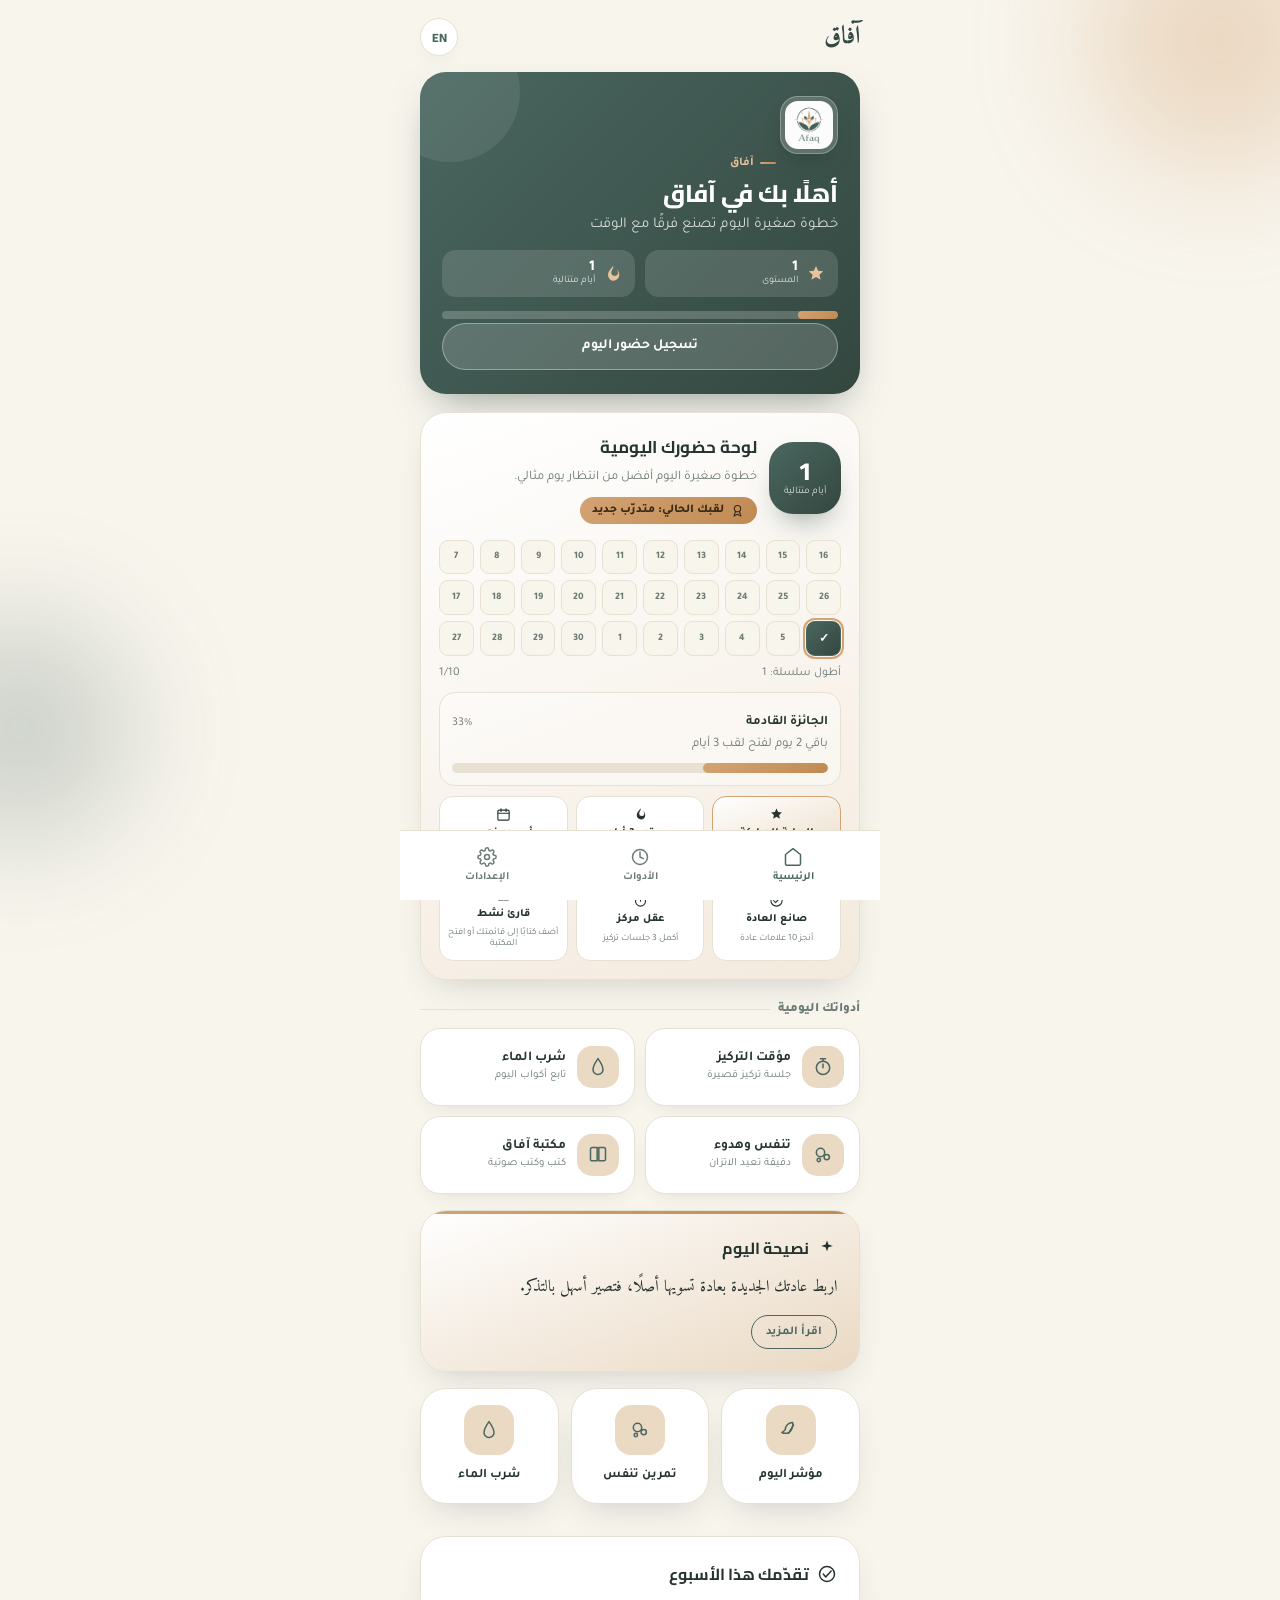
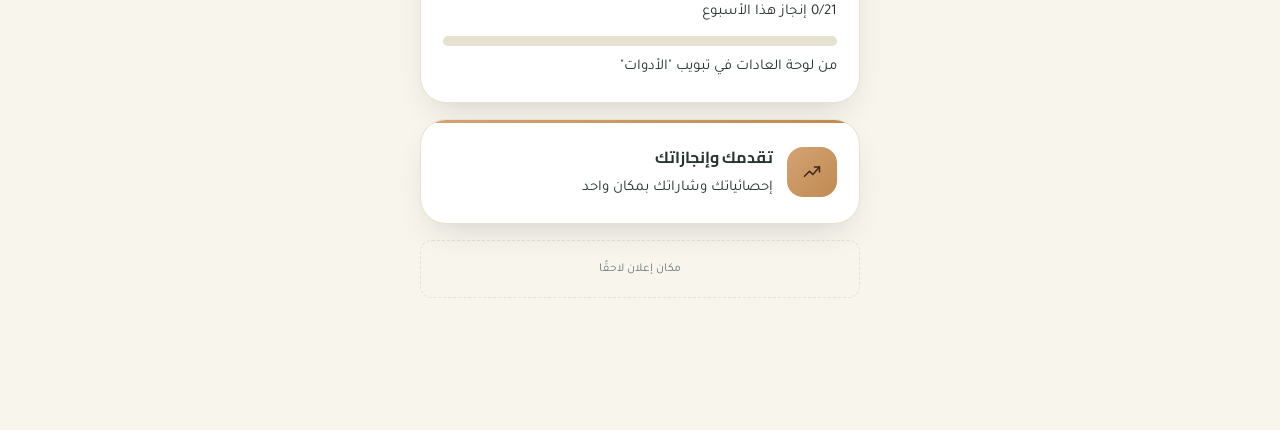
==== commit 043f1d06: "Add files via upload" ====
--- a/app/src/main/assets/web/index.html
+++ b/app/src/main/assets/web/index.html
@@ -357,6 +357,51 @@
   }
 
   ::selection{ background:var(--accent-soft); }
+
+
+  /* ===== Afaq v1.1 Daily Home, Rewards, Library Upgrade ===== */
+  .daily-dashboard-card{background:linear-gradient(160deg,var(--surface),color-mix(in srgb,var(--accent-soft) 55%,var(--surface)));border:1px solid var(--border);border-radius:var(--radius-lg);padding:18px;margin-bottom:16px;box-shadow:var(--shadow);position:relative;overflow:hidden;}
+  .daily-dashboard-head{display:flex;align-items:center;gap:12px;margin-bottom:14px;}
+  .daily-streak-orb{width:72px;height:72px;border-radius:24px;background:var(--primary-grad);color:#fff;display:flex;flex-direction:column;align-items:center;justify-content:center;box-shadow:0 16px 32px -16px rgba(74,103,96,.8);flex-shrink:0;}
+  .daily-streak-orb .num{font-family:'Cairo',sans-serif;font-size:25px;font-weight:800;line-height:1;}
+  .daily-streak-orb .txt{font-size:10px;opacity:.82;margin-top:3px;}
+  .daily-dashboard-copy{flex:1;min-width:0;}
+  .daily-dashboard-copy h3{margin:0 0 5px;font-size:17px;display:block;}
+  .daily-dashboard-copy p{font-size:13px;color:var(--text-secondary);line-height:1.55;margin:0;}
+  .daily-title-pill{display:inline-flex;align-items:center;gap:6px;background:var(--gold-grad);color:#3A2A16;border-radius:999px;padding:6px 12px;font-size:12px;font-weight:800;margin-top:8px;}
+  .daily-calendar{display:grid;grid-template-columns:repeat(10,1fr);gap:6px;margin:14px 0 10px;direction:ltr;}
+  .daily-day{aspect-ratio:1;border-radius:9px;border:1px solid var(--border);background:var(--bg);display:flex;align-items:center;justify-content:center;font-size:10px;color:var(--text-secondary);font-weight:800;position:relative;}
+  .daily-day.done{background:var(--primary-grad);color:#fff;border-color:var(--primary);}
+  .daily-day.today{outline:2px solid var(--accent);outline-offset:1px;}
+  .daily-day.done::after{content:'✓';font-size:12px;}
+  .daily-progress-row{display:flex;align-items:center;justify-content:space-between;gap:10px;margin-top:10px;}
+  .daily-progress-row .muted{font-size:12px;}
+  .next-reward-box{background:rgba(255,255,255,.35);border:1px solid var(--border);border-radius:16px;padding:12px;margin-top:12px;}
+  [data-theme="dark"] .next-reward-box{background:rgba(255,255,255,.04);}
+  .reward-preview-grid{display:grid;grid-template-columns:repeat(3,1fr);gap:8px;margin-top:10px;}
+  .reward-mini{border:1px solid var(--border);background:var(--surface);border-radius:14px;padding:10px 6px;text-align:center;min-height:72px;display:flex;flex-direction:column;justify-content:center;align-items:center;gap:5px;}
+  .reward-mini.unlocked{border-color:var(--accent);background:linear-gradient(160deg,var(--surface),var(--accent-soft));}
+  .reward-mini .r-title{font-size:11px;font-weight:800;line-height:1.3;}
+  .reward-mini .r-desc{font-size:9.5px;color:var(--text-secondary);line-height:1.2;}
+  .home-tool-grid{display:grid;grid-template-columns:1fr 1fr;gap:10px;margin-bottom:16px;}
+  .home-tool-card{background:var(--surface);border:1px solid var(--border);border-radius:20px;padding:15px;box-shadow:var(--shadow-soft);cursor:pointer;display:flex;align-items:center;gap:11px;min-height:78px;}
+  .home-tool-card:active{transform:scale(.98);}
+  .home-tool-card .tool-bubble{width:42px;height:42px;border-radius:15px;background:var(--accent-soft);color:var(--primary);display:flex;align-items:center;justify-content:center;flex-shrink:0;}
+  .home-tool-card h4{margin:0 0 2px;font-size:13.5px;}
+  .home-tool-card p{margin:0;font-size:11px;color:var(--text-secondary);line-height:1.35;}
+  .library-tabs{display:flex;gap:8px;margin-bottom:14px;}
+  .library-tabs .btn-chip{flex:1;text-align:center;justify-content:center;display:flex;}
+  .library-note{background:var(--accent-soft);border:1px solid var(--accent);border-radius:16px;padding:12px 14px;color:var(--text-primary);font-size:13px;line-height:1.65;margin-bottom:14px;}
+  .library-grid{display:grid;grid-template-columns:1fr;gap:10px;}
+  .library-card{background:var(--surface);border:1px solid var(--border);border-radius:20px;padding:16px;box-shadow:var(--shadow-soft);}
+  .library-card h3{margin:0 0 6px;font-size:15px;display:flex;align-items:center;gap:8px;}
+  .library-card .meta{display:flex;gap:6px;flex-wrap:wrap;margin:10px 0;}
+  .library-pill{font-size:10.5px;border-radius:999px;padding:5px 9px;background:var(--bg);border:1px solid var(--border);color:var(--text-secondary);font-weight:700;}
+  .library-card p{font-size:13px;color:var(--text-secondary);line-height:1.65;margin-bottom:10px;}
+  .library-actions{display:flex;gap:8px;flex-wrap:wrap;}
+  .library-actions .btn{padding:10px 14px;font-size:12px;}
+  @media(max-width:380px){.daily-calendar{gap:4px}.home-tool-grid{grid-template-columns:1fr}.reward-preview-grid{grid-template-columns:1fr 1fr}.daily-streak-orb{width:64px;height:64px}}
+
 </style>
 </head>
 <body>
@@ -489,6 +534,8 @@
     <div class="tool-row" onclick="go('weekly')"><div class="tool-icon"><svg class="icon" viewBox="0 0 24 24"><use href="#i-calendar"></use></svg></div><div class="tool-text"><h4 data-i18n="weekly_review">المراجعة الأسبوعية</h4><span data-i18n="weekly_review_sub">وقفة أسبوعية مع نفسك</span></div><div class="chev">‹</div></div>
     <div class="tool-row" onclick="go('reading')"><div class="tool-icon"><svg class="icon" viewBox="0 0 24 24"><use href="#i-book-open"></use></svg></div><div class="tool-text"><h4 data-i18n="reading_list">قائمة القراءة</h4><span data-i18n="reading_list_sub">تابع كتب تطوير الذات</span></div><div class="chev">‹</div></div>
 
+
+    <div class="tool-row" onclick="go('library')"><div class="tool-icon"><svg class="icon" viewBox="0 0 24 24"><use href="#i-book-open"></use></svg></div><div class="tool-text"><h4 id="toolLibraryTitle" data-i18n="afaq_library">مكتبة آفاق</h4><span id="toolLibrarySub" data-i18n="afaq_library_sub">كتب وكتب صوتية لتطوير الذات والنجاح</span></div><div class="chev">‹</div></div>  
     <div class="tool-row" onclick="go('onboarding')"><div class="tool-icon"><svg class="icon" viewBox="0 0 24 24"><use href="#i-compass"></use></svg></div><div class="tool-text"><h4 data-i18n="experience_onboarding">تهيئة تجربتك</h4><span data-i18n="experience_onboarding_sub">اختر مجالاتك وأول هدف لك</span></div><div class="chev">‹</div></div>
     <div class="tool-row" onclick="go('habit-builder')"><div class="tool-icon"><svg class="icon" viewBox="0 0 24 24"><use href="#i-list-check"></use></svg></div><div class="tool-text"><h4 data-i18n="custom_habit_builder">بناء عادة مخصصة</h4><span data-i18n="custom_habit_builder_sub">حلقة العادة: محفز، فعل، مكافأة</span></div><div class="chev">‹</div></div>
     <div class="tool-row" onclick="go('life-areas')"><div class="tool-icon"><svg class="icon" viewBox="0 0 24 24"><use href="#i-target"></use></svg></div><div class="tool-text"><h4 data-i18n="life_areas">مجالات الحياة</h4><span data-i18n="life_areas_sub">تقييم شامل للمجالات الأساسية</span></div><div class="chev">‹</div></div>
@@ -808,6 +855,19 @@
     <div id="programDetails"></div>
   </div>
 
+
+  <!-- ===== AFAQ LIBRARY ===== -->
+  <div class="screen" id="screen-library">
+    <h1 class="hero-title" id="libraryTitle">مكتبة آفاق</h1>
+    <p class="hero-sub" id="librarySub">كتب وكتب صوتية مختارة لتطوير الذات، إدارة الوقت، التركيز، والنجاح.</p>
+    <div class="library-note" id="libraryLegalNote">جميع الكتب هنا من مصادر مجانية وقانونية أو من الملكية العامة، وتفتح من مصدرها الرسمي.</div>
+    <div class="library-tabs">
+      <button class="btn-chip active" id="libraryBooksTab" onclick="renderLibrary('books')">كتب للقراءة</button>
+      <button class="btn-chip" id="libraryAudioTab" onclick="renderLibrary('audio')">كتب صوتية</button>
+    </div>
+    <div class="library-grid" id="libraryList"></div>
+  </div>
+
   <!-- ===== STATS DASHBOARD ===== -->
   <div class="screen" id="screen-stats">
     <h1 class="hero-title" data-i18n="your_stats">إحصائياتك</h1>
@@ -882,7 +942,8 @@
     daily_routine_sub: 'روتينك الصباحي والمسائي', daily_journal: 'المفكرة اليومية', daily_journal_sub: 'دوّن أفكارك وملاحظاتك',
     long_term_growth: 'النمو طويل المدى', my_goals: 'أهدافي', my_goals_sub: 'أهداف كبيرة مقسّمة لخطوات',
     weekly_review: 'المراجعة الأسبوعية', weekly_review_sub: 'وقفة أسبوعية مع نفسك', reading_list: 'قائمة القراءة',
-    reading_list_sub: 'تابع كتب تطوير الذات', experience_onboarding: 'تهيئة تجربتك', experience_onboarding_sub: 'اختر مجالاتك وأول هدف لك',
+    reading_list_sub: 'تابع كتب تطوير الذات',
+    afaq_library: 'مكتبة آفاق', afaq_library_sub: 'كتب وكتب صوتية لتطوير الذات والنجاح', experience_onboarding: 'تهيئة تجربتك', experience_onboarding_sub: 'اختر مجالاتك وأول هدف لك',
     custom_habit_builder: 'بناء عادة مخصصة', custom_habit_builder_sub: 'حلقة العادة: محفز، فعل، مكافأة', life_areas: 'مجالات الحياة',
     life_areas_sub: 'تقييم شامل للمجالات الأساسية', tips_library: 'مكتبة النصائح', tips_library_sub: '30+ نصيحة عملية حسب التصنيف',
     fourteen_day_programs: 'برامج 14 يوم', fourteen_day_programs_sub: 'مسارات مصغرة للعادات والتركيز', your_progress: 'تقدمك',
@@ -948,7 +1009,8 @@
     daily_routine_sub: 'Your morning and evening routine', daily_journal: 'Daily Journal', daily_journal_sub: 'Write down your thoughts and notes',
     long_term_growth: 'Long-term Growth', my_goals: 'My Goals', my_goals_sub: 'Big goals divided into steps',
     weekly_review: 'Weekly Review', weekly_review_sub: 'A weekly pause with yourself', reading_list: 'Reading List',
-    reading_list_sub: 'Track self-development books', experience_onboarding: 'Setup Experience', experience_onboarding_sub: 'Choose your areas and first goal',
+    reading_list_sub: 'Track self-development books',
+    afaq_library: 'Afaq Library', afaq_library_sub: 'Books and audiobooks for growth and success', experience_onboarding: 'Setup Experience', experience_onboarding_sub: 'Choose your areas and first goal',
     custom_habit_builder: 'Custom Habit Builder', custom_habit_builder_sub: 'Habit loop: cue, routine, reward', life_areas: 'Life Areas',
     life_areas_sub: 'Comprehensive assessment of core areas', tips_library: 'Tips Library', tips_library_sub: '30+ practical tips by category',
     fourteen_day_programs: '14-Day Programs', fourteen_day_programs_sub: 'Mini tracks for habits and focus', your_progress: 'Your Progress',
@@ -2353,6 +2415,134 @@
   }).join('');
 }
 
+
+
+/* ===== Afaq v1.1 Home Dashboard + Library + Rewards Upgrade ===== */
+const AFAQ_DAILY_KEYS = { VISITS:P+'daily_visits_v2', VISIT_XP:P+'daily_visit_xp_v2' };
+const AFAQ_LIBRARY = {
+  books: [
+    {title:'How to Live on 24 Hours a Day', author:'Arnold Bennett', cat:'Time Management', source:'Project Gutenberg', url:'https://www.gutenberg.org/ebooks/2274', arTitle:'كيف تعيش على 24 ساعة في اليوم', arCat:'إدارة الوقت', arDesc:'كتاب كلاسيكي قصير عن استثمار الوقت اليومي وبناء حياة أعمق.'},
+    {title:'Self Help', author:'Samuel Smiles', cat:'Self Development', source:'Project Gutenberg', url:'https://www.gutenberg.org/ebooks/935', arTitle:'المساعدة الذاتية', arCat:'تطوير الذات', arDesc:'من أوائل كتب تطوير الذات عن المثابرة والاعتماد على النفس.'},
+    {title:'As a Man Thinketh', author:'James Allen', cat:'Mindset', source:'LibriVox / Public Domain', url:'https://librivox.org/as-a-man-thinketh-by-james-allen/', arTitle:'كما يفكر الإنسان', arCat:'العقلية', arDesc:'كتاب ملهم عن أثر الأفكار على الشخصية والإنجاز.'},
+    {title:'The Power of Concentration', author:'Theron Q. Dumont', cat:'Focus', source:'Project Gutenberg', url:'https://www.gutenberg.org/ebooks/1570', arTitle:'قوة التركيز', arCat:'التركيز', arDesc:'دروس عملية لتنمية الانتباه والتركيز الذهني.'},
+    {title:'The Majesty of Calmness', author:'William George Jordan', cat:'Calmness', source:'Project Gutenberg', url:'https://www.gutenberg.org/ebooks/6911', arTitle:'جلال الهدوء', arCat:'الهدوء', arDesc:'مقالات قصيرة عن الهدوء وضبط النفس وبناء الشخصية.'},
+    {title:'Autobiography of Benjamin Franklin', author:'Benjamin Franklin', cat:'Success / Discipline', source:'Project Gutenberg', url:'https://www.gutenberg.org/ebooks/20203', arTitle:'السيرة الذاتية لبنجامين فرانكلين', arCat:'النجاح والانضباط', arDesc:'تجربة شخصية ملهمة في الانضباط وتكوين العادات والفضائل.'},
+    {title:'The Art of War', author:'Sun Tzu', cat:'Strategy', source:'Project Gutenberg', url:'https://www.gutenberg.org/ebooks/132', arTitle:'فن الحرب', arCat:'الاستراتيجية', arDesc:'كلاسيكية عالمية في التخطيط والاستراتيجية واتخاذ القرار.'}
+  ],
+  audio: [
+    {title:'As a Man Thinketh', author:'James Allen', cat:'Mindset', source:'LibriVox', url:'https://librivox.org/as-a-man-thinketh-by-james-allen/', arTitle:'كما يفكر الإنسان', arCat:'العقلية', arDesc:'نسخة صوتية قصيرة ومناسبة للاستماع اليومي.'},
+    {title:'How to Live on Twenty-Four Hours a Day', author:'Arnold Bennett', cat:'Time Management', source:'LibriVox', url:'https://librivox.org/how-to-live-on-twenty-four-hours-a-day-by-arnold-bennett/', arTitle:'كيف تعيش على 24 ساعة في اليوم', arCat:'إدارة الوقت', arDesc:'كتاب صوتي عن إدارة اليوم واستثمار الوقت.'},
+    {title:'Self Help', author:'Samuel Smiles', cat:'Self Development', source:'LibriVox', url:'https://librivox.org/self-help-by-samuel-smiles/', arTitle:'المساعدة الذاتية', arCat:'تطوير الذات', arDesc:'كتاب صوتي طويل عن المثابرة والفرص وبناء النجاح.'},
+    {title:'The Art of War', author:'Sun Tzu', cat:'Strategy', source:'LibriVox', url:'https://librivox.org/the-art-of-war-by-sun-tzu', arTitle:'فن الحرب', arCat:'الاستراتيجية', arDesc:'كتاب صوتي في التخطيط والتفكير الاستراتيجي.'}
+  ]
+};
+const AFAQ_BADGES = {
+  ar: [
+    {id:'starter',title:'البداية المباركة',desc:'سجل أول حضور في آفاق',icon:'star',check:s=>s.xp>0},
+    {id:'streak3',title:'مستمر 3 أيام',desc:'3 أيام حضور متتالية',icon:'flame',check:s=>s.streak>=3},
+    {id:'week7',title:'أسبوع ذهبي',desc:'7 أيام متتالية من الالتزام',icon:'calendar',check:s=>s.streak>=7},
+    {id:'habitmaker',title:'صانع العادة',desc:'أنجز 10 علامات عادة',icon:'check-circle',check:s=>s.habitDone>=10},
+    {id:'focusmind',title:'عقل مركز',desc:'أكمل 3 جلسات تركيز',icon:'stopwatch',check:s=>s.focusMin>=45},
+    {id:'reader',title:'قارئ نشط',desc:'أضف كتابًا إلى قائمتك أو افتح المكتبة',icon:'book-open',check:s=>s.books>=1||s.libraryOpened},
+    {id:'calm',title:'باني الهدوء',desc:'سجل امتنانًا أو تأملًا 3 مرات',icon:'leaf',check:s=>s.entries>=3},
+    {id:'champ14',title:'بطل 14 يوم',desc:'14 يومًا من الحضور',icon:'medal',check:s=>s.streak>=14},
+    {id:'hero30',title:'بطل 30 يوم',desc:'30 يومًا من الاستمرار',icon:'trending',check:s=>s.streak>=30},
+    {id:'master',title:'سيّد آفاق',desc:'اجمع 800 نقطة',icon:'sparkle',check:s=>s.xp>=800}
+  ],
+  en: [
+    {id:'starter',title:'First Spark',desc:'Complete your first check-in',icon:'star',check:s=>s.xp>0},
+    {id:'streak3',title:'3-Day Streak',desc:'Show up for 3 days in a row',icon:'flame',check:s=>s.streak>=3},
+    {id:'week7',title:'Golden Week',desc:'7 consecutive days of commitment',icon:'calendar',check:s=>s.streak>=7},
+    {id:'habitmaker',title:'Habit Maker',desc:'Complete 10 habit marks',icon:'check-circle',check:s=>s.habitDone>=10},
+    {id:'focusmind',title:'Focus Mind',desc:'Complete 3 focus sessions',icon:'stopwatch',check:s=>s.focusMin>=45},
+    {id:'reader',title:'Active Reader',desc:'Add a book or open the library',icon:'book-open',check:s=>s.books>=1||s.libraryOpened},
+    {id:'calm',title:'Calm Builder',desc:'Write gratitude/reflection 3 times',icon:'leaf',check:s=>s.entries>=3},
+    {id:'champ14',title:'14-Day Champion',desc:'14 days of showing up',icon:'medal',check:s=>s.streak>=14},
+    {id:'hero30',title:'30-Day Hero',desc:'30 days of consistency',icon:'trending',check:s=>s.streak>=30},
+    {id:'master',title:'Afaq Master',desc:'Collect 800 XP',icon:'sparkle',check:s=>s.xp>=800}
+  ]
+};
+function afaqGetVisits(){ return getData(AFAQ_DAILY_KEYS.VISITS, {}); }
+function afaqSetVisits(v){ setData(AFAQ_DAILY_KEYS.VISITS, v); }
+function afaqMarkDailyVisit(){
+  const key=todayKey(); const visits=afaqGetVisits(); const xpLog=getData(AFAQ_DAILY_KEYS.VISIT_XP, {});
+  if(!visits[key]) visits[key]=true; afaqSetVisits(visits);
+  if(!xpLog[key]){ xpLog[key]=true; setData(AFAQ_DAILY_KEYS.VISIT_XP, xpLog); reward(10); }
+  const streak=afaqCalculateStreak(visits); setData(K.STREAK,{last:key,count:streak.current,longest:streak.longest});
+  return streak;
+}
+function afaqCalculateStreak(visits){
+  let current=0; for(let i=0;i<365;i++){ const d=dateKeyOffset(i); if(visits[d]) current++; else break; }
+  let longest=0, run=0; const keys=Object.keys(visits).sort();
+  for(let i=0;i<keys.length;i++){ if(i===0){run=1;} else { const prev=new Date(keys[i-1]); const cur=new Date(keys[i]); const diff=Math.round((cur-prev)/86400000); run = diff===1 ? run+1 : 1; } longest=Math.max(longest,run); }
+  return {current,longest:Math.max(longest,current)};
+}
+function afaqStatsSnapshot(){
+  const visits=afaqGetVisits(), st=afaqCalculateStreak(visits), xp=getData(K.XP,0);
+  const prog=getData(K.HABIT_PROG,{}); let habitDone=0; Object.values(prog).forEach(h=>{ const days=(h&&h.days)||{}; habitDone+=Object.values(days).filter(Boolean).length; });
+  const entries=getData(K.JOURNAL,[]).length+getData(K.REFLECTIONS,[]).length+getData(K.GRATITUDE,[]).length;
+  return {visits,streak:st.current,longest:st.longest,xp,habitDone,entries,focusMin:getData(P+'stat_focus_min',0),books:getData(K.BOOKS,[]).length,libraryOpened:!!getData(P+'library_opened',false)};
+}
+function afaqCurrentTitle(stats, lang){
+  const titles = lang==='ar'
+    ? [[30,'بطل 30 يوم'],[14,'بطل آفاق'],[7,'صاحب الأسبوع الذهبي'],[3,'مستمر بثبات'],[1,'متدرّب جديد']]
+    : [[30,'30-Day Hero'],[14,'Afaq Champion'],[7,'Golden Week'],[3,'Steady Starter'],[1,'New Starter']];
+  return (titles.find(t=>stats.streak>=t[0])||titles[titles.length-1])[1];
+}
+function afaqNextReward(stats, lang){
+  const goals = [3,7,14,30]; const next=goals.find(g=>stats.streak<g);
+  if(!next) return lang==='ar' ? {label:'كل جوائز الستريك مفتوحة',pct:100} : {label:'All streak rewards unlocked',pct:100};
+  return {label: lang==='ar'?`باقي ${next-stats.streak} يوم لفتح لقب ${next} أيام`:`${next-stats.streak} day(s) to unlock ${next}-day title`, pct:Math.min(100,stats.streak/next*100)};
+}
+function afaqMotivation(lang, streak){
+  const ar=['استمرارك اليوم يصنع نسخة أقوى منك غدًا.','كل علامة صح هنا دليل أنك لم تتوقف.','خطوة صغيرة اليوم أفضل من انتظار يوم مثالي.','أنت تبني عادة، وليس مجرد رقم.'];
+  const en=['Today’s consistency builds tomorrow’s stronger you.','Every check mark proves you kept going.','A small step today beats waiting for a perfect day.','You are building a habit, not just a number.'];
+  return (lang==='ar'?ar:en)[new Date().getDate()%4];
+}
+function renderAfaqDailyDashboard(){
+  const lang=currentLang(); afaqMarkDailyVisit(); const snap=afaqStatsSnapshot(); const title=afaqCurrentTitle(snap,lang); const next=afaqNextReward(snap,lang);
+  if(typeof updateHeroStats==='function') updateHeroStats();
+  const visits=snap.visits;
+  const cal=Array.from({length:30},(_,idx)=>{ const off=29-idx, key=dateKeyOffset(off), done=!!visits[key], today=off===0; return `<div class="daily-day ${done?'done':''} ${today?'today':''}" title="${key}">${done?'':new Date(key).getDate()}</div>`; }).join('');
+  const unlocked=AFAQ_BADGES[lang].filter(b=>b.check(snap));
+  const preview=AFAQ_BADGES[lang].slice(0,6).map(b=>`<div class="reward-mini ${b.check(snap)?'unlocked':''}">${ic(b.icon,'icon-sm')}<div class="r-title">${b.title}</div><div class="r-desc">${b.desc}</div></div>`).join('');
+  const labels={ar:{daily:'لوحة حضورك اليومية',days:'أيام متتالية',longest:'أطول سلسلة',title:'لقبك الحالي',next:'الجائزة القادمة',tools:'أدواتك اليومية',focus:'مؤقت التركيز',water:'شرب الماء',breath:'تنفس وهدوء',library:'مكتبة آفاق',focusSub:'جلسة تركيز قصيرة',waterSub:'تابع أكواب اليوم',breathSub:'دقيقة تعيد الاتزان',librarySub:'كتب وكتب صوتية'},en:{daily:'Your daily check-in board',days:'day streak',longest:'Longest streak',title:'Current title',next:'Next reward',tools:'Your Daily Tools',focus:'Focus Timer',water:'Water',breath:'Breathing',library:'Afaq Library',focusSub:'Start a short focus session',waterSub:'Track today’s cups',breathSub:'One minute to reset',librarySub:'Books and audiobooks'}}[lang];
+  const html=`<div id="afaqHomeUpgrade"><div id="afaqDailyDashboard" class="daily-dashboard-card"><div class="daily-dashboard-head"><div class="daily-streak-orb"><div class="num">${snap.streak}</div><div class="txt">${labels.days}</div></div><div class="daily-dashboard-copy"><h3>${labels.daily}</h3><p>${afaqMotivation(lang,snap.streak)}</p><span class="daily-title-pill">${ic('medal','icon-sm')} ${labels.title}: ${title}</span></div></div><div class="daily-calendar">${cal}</div><div class="daily-progress-row"><span class="muted">${labels.longest}: ${snap.longest}</span><span class="muted">${unlocked.length}/${AFAQ_BADGES[lang].length}</span></div><div class="next-reward-box"><div class="daily-progress-row"><b style="font-size:13px">${labels.next}</b><span class="muted">${Math.round(next.pct)}%</span></div><p class="muted" style="margin:6px 0 8px">${next.label}</p><div class="progress-track"><div class="progress-fill" style="width:${next.pct}%"></div></div></div><div class="reward-preview-grid">${preview}</div></div><div class="section-heading">${labels.tools}</div><div id="afaqHomeTools" class="home-tool-grid"><div class="home-tool-card" onclick="go('pomodoro')"><div class="tool-bubble">${ic('stopwatch')}</div><div><h4>${labels.focus}</h4><p>${labels.focusSub}</p></div></div><div class="home-tool-card" onclick="go('water')"><div class="tool-bubble">${ic('droplet')}</div><div><h4>${labels.water}</h4><p>${labels.waterSub}</p></div></div><div class="home-tool-card" onclick="go('breathing')"><div class="tool-bubble">${ic('bubbles')}</div><div><h4>${labels.breath}</h4><p>${labels.breathSub}</p></div></div><div class="home-tool-card" onclick="go('library')"><div class="tool-bubble">${ic('book-open')}</div><div><h4>${labels.library}</h4><p>${labels.librarySub}</p></div></div></div></div>`;
+  const hero=document.querySelector('#screen-home .hero-panel'); if(!hero) return;
+  const old=document.getElementById('afaqHomeUpgrade'); if(old) old.outerHTML=html; else hero.insertAdjacentHTML('afterend',html);
+}
+const afaqOriginalRenderHome = renderHome;
+renderHome = function(){ afaqOriginalRenderHome(); renderAfaqDailyDashboard(); };
+function afaqOpenExternal(url){ window.location.href=url; }
+function renderLibrary(type){
+  type=type||'books'; const lang=currentLang(); setData(P+'library_opened',true);
+  const t={ar:{title:'مكتبة آفاق',sub:'كتب وكتب صوتية مختارة لتطوير الذات، إدارة الوقت، التركيز، والنجاح.',note:'جميع الكتب هنا من مصادر مجانية وقانونية أو من الملكية العامة، وتفتح من مصدرها الرسمي.',books:'كتب للقراءة',audio:'كتب صوتية',read:'قراءة',listen:'استماع',source:'المصدر'},en:{title:'Afaq Library',sub:'Selected books and audiobooks for self-development, time management, focus, and success.',note:'All books here are from free legal/public-domain sources and open from their official source.',books:'Books',audio:'Audiobooks',read:'Read',listen:'Listen',source:'Source'}}[lang];
+  const byId={libraryTitle:t.title,librarySub:t.sub,libraryLegalNote:t.note,libraryBooksTab:t.books,libraryAudioTab:t.audio}; Object.keys(byId).forEach(id=>{ const el=document.getElementById(id); if(el) el.textContent=byId[id]; });
+  document.getElementById('libraryBooksTab')?.classList.toggle('active',type==='books'); document.getElementById('libraryAudioTab')?.classList.toggle('active',type==='audio');
+  const list=AFAQ_LIBRARY[type];
+  const html=list.map(b=>`<div class="library-card"><h3>${ic(type==='audio'?'bubbles':'book-open','icon-sm')} ${lang==='ar'?b.arTitle:b.title}</h3><p>${lang==='ar'?b.arDesc:`${b.author} • ${b.cat}`}</p><div class="meta"><span class="library-pill">${lang==='ar'?b.arCat:b.cat}</span><span class="library-pill">${t.source}: ${b.source}</span><span class="library-pill">${b.author}</span></div><div class="library-actions"><button class="btn btn-primary" onclick="afaqOpenExternal('${b.url}')">${type==='audio'?t.listen:t.read}</button></div></div>`).join('');
+  document.getElementById('libraryList').innerHTML=html;
+}
+const afaqOriginalGo = go;
+go = function(name){ afaqOriginalGo(name); if(name==='library') renderLibrary('books'); };
+const afaqOriginalToggleLanguage = toggleLanguage;
+toggleLanguage = function(){ afaqOriginalToggleLanguage(); const cur=navStack[navStack.length-1]; if(cur==='library') renderLibrary(document.getElementById('libraryAudioTab')?.classList.contains('active')?'audio':'books'); if(cur==='home') renderAfaqDailyDashboard(); };
+SCREEN_TITLES.ar.library='مكتبة آفاق'; SCREEN_TITLES.en.library='Afaq Library';
+function afaqBadgeState(){ const lang=currentLang(); const s=afaqStatsSnapshot(); return AFAQ_BADGES[lang].map(b=>({...b,unlocked:b.check(s)})); }
+renderAchievements = function(){ const badges=afaqBadgeState(); document.getElementById('badgeGrid').innerHTML=badges.map(b=>`<div class="badge-card ${b.unlocked?'unlocked':''}"><div class="b-icon">${ic(b.icon,'icon-lg')}</div><div class="b-title">${b.title}</div><div class="b-desc">${b.desc}</div></div>`).join(''); };
+function afaqFocusAlert(title, body){
+  try{ if(window.AfaqAndroid&&typeof window.AfaqAndroid.showNotification==='function') window.AfaqAndroid.showNotification(title,body); }catch(e){}
+  try{ navigator.vibrate?.([300,120,300,120,500]); }catch(e){}
+  try{ const C=window.AudioContext||window.webkitAudioContext; if(C){ const ctx=window.afaqAudioCtx||new C(); window.afaqAudioCtx=ctx; if(ctx.state==='suspended')ctx.resume(); const now=ctx.currentTime+.03; [880,1175,988,784].forEach((f,i)=>{ const o=ctx.createOscillator(), g=ctx.createGain(), st=now+i*.22; o.type='sine'; o.frequency.setValueAtTime(f,st); g.gain.setValueAtTime(.0001,st); g.gain.exponentialRampToValueAtTime(.22,st+.03); g.gain.exponentialRampToValueAtTime(.0001,st+.2); o.connect(g); g.connect(ctx.destination); o.start(st); o.stop(st+.23); }); }}catch(e){}
+}
+let afaqPomoBaseMinutes=25;
+setPomoDuration = function(mins, btn){ if(pomoState.active) return; afaqPomoBaseMinutes=mins; pomoState.minutes=mins; pomoState.seconds=0; pomoState.mode='focus'; document.querySelectorAll('#pomoDurationChips .btn-chip').forEach(b=>b.classList.remove('active')); btn?.classList.add('active'); updatePomoUI(); };
+updatePomoUI = function(){ const el=document.getElementById('pomoTime'); if(!el)return; el.textContent=`${String(pomoState.minutes).padStart(2,'0')}:${String(pomoState.seconds).padStart(2,'0')}`; const lang=currentLang(); const modeEl=document.getElementById('pomoMode'); if(modeEl)modeEl.textContent=pomoState.mode==='focus'?(lang==='ar'?'تركيز':'Focus Session'):(lang==='ar'?'استراحة':'Break'); const totalSec=(pomoState.mode==='focus'?afaqPomoBaseMinutes:5)*60; const currentSec=pomoState.minutes*60+pomoState.seconds; document.getElementById('pomoRing')?.style.setProperty('--deg', totalSec?((totalSec-currentSec)/totalSec)*360:0); const st=document.getElementById('pomoSessionsText'); if(st)st.textContent=(lang==='ar'?'جلسات اليوم المكتملة: ':'Completed Sessions Today: ')+pomoState.sessions; };
+function afaqPomoTick(){ const rem=Math.max(0,Math.ceil((pomoState.endAt-Date.now())/1000)); pomoState.minutes=Math.floor(rem/60); pomoState.seconds=rem%60; updatePomoUI(); if(rem<=0){ clearInterval(pomoState.interval); pomoState.active=false; const lang=currentLang(); if(pomoState.mode==='focus'){ pomoState.sessions++; reward(15); let fMin=getData(P+'stat_focus_min',0); fMin+=afaqPomoBaseMinutes; setData(P+'stat_focus_min',fMin); afaqFocusAlert(lang==='ar'?'انتهت جلسة التركيز':'Focus session complete',lang==='ar'?'أحسنت! خذ استراحة قصيرة.':'Great work! Take a short break.'); showToast(lang==='ar'?'انتهت جلسة التركيز! (+15)':'Focus session complete! (+15)'); pomoState.mode='break'; pomoState.minutes=5; pomoState.seconds=0; } else { afaqFocusAlert(lang==='ar'?'انتهت الاستراحة':'Break complete',lang==='ar'?'لنعد للتركيز.':'Let’s get back to focus.'); pomoState.mode='focus'; pomoState.minutes=afaqPomoBaseMinutes; pomoState.seconds=0; } document.getElementById('pomoStartBtn').textContent=lang==='ar'?'ابدأ':'Start'; updatePomoUI(); } }
+togglePomo = function(){ const btn=document.getElementById('pomoStartBtn'), lang=currentLang(); if(pomoState.active){ clearInterval(pomoState.interval); pomoState.active=false; btn.textContent=lang==='ar'?'ابدأ':'Start'; return; } try{ const C=window.AudioContext||window.webkitAudioContext; if(C){ window.afaqAudioCtx=window.afaqAudioCtx||new C(); window.afaqAudioCtx.resume?.(); }}catch(e){} pomoState.active=true; btn.textContent=lang==='ar'?'إيقاف مؤقت':'Pause'; const rem=pomoState.minutes*60+pomoState.seconds; pomoState.endAt=Date.now()+rem*1000; try{ if(window.AfaqAndroid&&typeof window.AfaqAndroid.startFocusTimer==='function'&&pomoState.mode==='focus') window.AfaqAndroid.startFocusTimer(pomoState.minutes); }catch(e){} clearInterval(pomoState.interval); pomoState.interval=setInterval(afaqPomoTick,1000); afaqPomoTick(); };
+resetPomo = function(){ clearInterval(pomoState.interval); pomoState.active=false; pomoState.minutes=afaqPomoBaseMinutes; pomoState.seconds=0; pomoState.mode='focus'; document.getElementById('pomoStartBtn').textContent=currentLang()==='ar'?'ابدأ':'Start'; try{ window.AfaqAndroid?.stopFocusTimer?.(); }catch(e){} updatePomoUI(); };
+renderPomodoro = function(){ if(!afaqPomoBaseMinutes) afaqPomoBaseMinutes=25; resetPomo(); updatePomoUI(); };
+
 /* ===== Global Initialization Routine ===== */
 window.addEventListener('DOMContentLoaded', () => {
   // تفعيل تفضيلات اللغة المخزنة عند التحميل الفوري للموقع
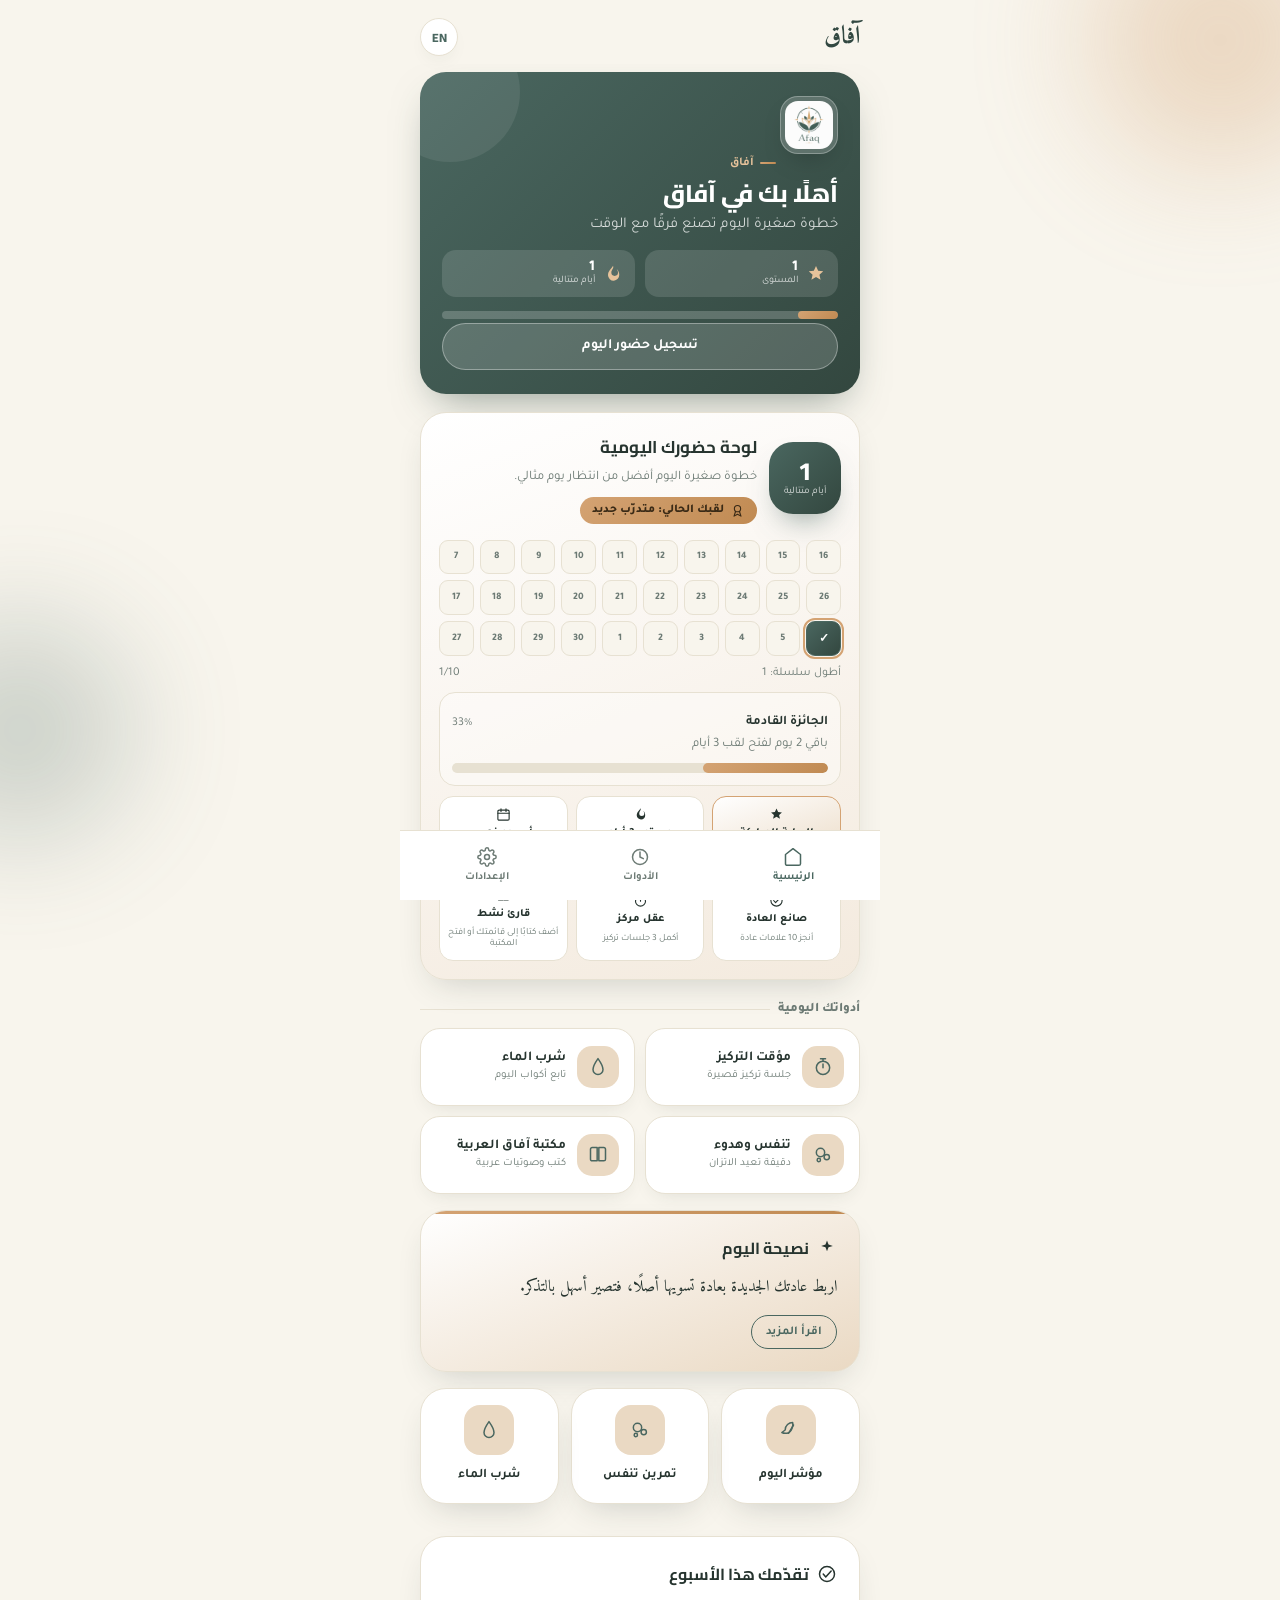
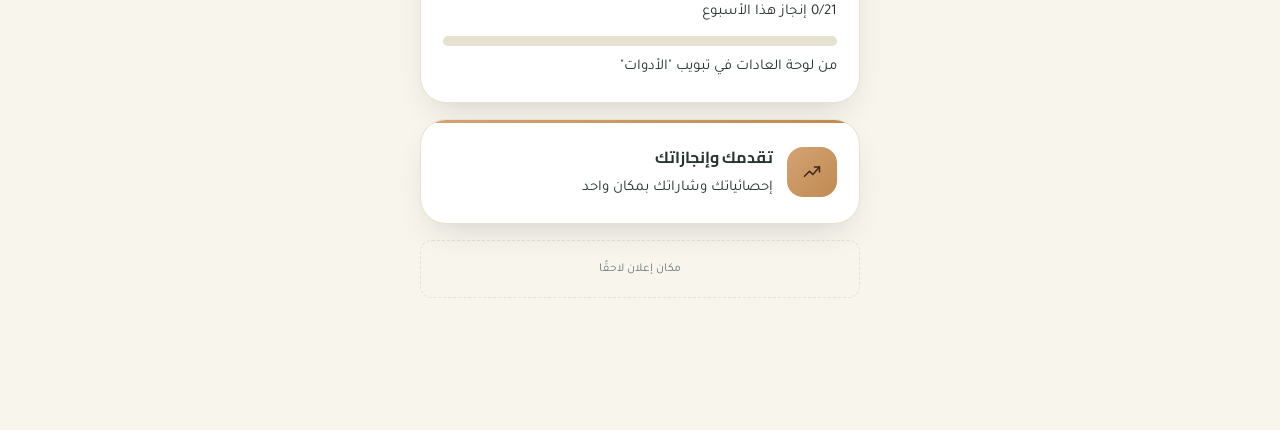
==== commit 97e3248a: "Add files via upload" ====
--- a/app/src/main/assets/web/index.html
+++ b/app/src/main/assets/web/index.html
@@ -401,6 +401,20 @@
   .library-actions{display:flex;gap:8px;flex-wrap:wrap;}
   .library-actions .btn{padding:10px 14px;font-size:12px;}
   @media(max-width:380px){.daily-calendar{gap:4px}.home-tool-grid{grid-template-columns:1fr}.reward-preview-grid{grid-template-columns:1fr 1fr}.daily-streak-orb{width:64px;height:64px}}
+
+
+
+  /* ===== Afaq Arabic Library Inline Reader/Player ===== */
+  .afaq-viewer-overlay{position:fixed;inset:0;background:rgba(20,27,24,.82);z-index:200;display:none;align-items:stretch;justify-content:center;padding:12px;}
+  .afaq-viewer-overlay.show{display:flex;}
+  .afaq-viewer-panel{width:100%;max-width:480px;background:var(--surface);border:1px solid var(--border);border-radius:24px;overflow:hidden;box-shadow:0 22px 60px -18px rgba(0,0,0,.6);display:flex;flex-direction:column;}
+  .afaq-viewer-head{display:flex;align-items:center;gap:10px;padding:12px 14px;border-bottom:1px solid var(--border);background:var(--bg);}
+  .afaq-viewer-title{flex:1;font-weight:800;font-size:13px;line-height:1.35;white-space:nowrap;overflow:hidden;text-overflow:ellipsis;}
+  .afaq-viewer-close{width:36px;height:36px;border-radius:50%;border:1px solid var(--border);background:var(--surface);color:var(--text-primary);font-weight:900;cursor:pointer;}
+  .afaq-viewer-frame{width:100%;height:calc(100vh - 110px);border:0;background:#fff;}
+  .library-lang-line{display:flex;align-items:center;gap:7px;margin:8px 0 6px;color:var(--primary);font-size:12px;font-weight:800;}
+  .library-card.arabic-priority{border-right:4px solid var(--accent);}
+  html[lang="en"] .library-card.arabic-priority{border-right:1px solid var(--border);border-left:4px solid var(--accent);}
 
 </style>
 </head>
@@ -2421,19 +2435,17 @@
 const AFAQ_DAILY_KEYS = { VISITS:P+'daily_visits_v2', VISIT_XP:P+'daily_visit_xp_v2' };
 const AFAQ_LIBRARY = {
   books: [
-    {title:'How to Live on 24 Hours a Day', author:'Arnold Bennett', cat:'Time Management', source:'Project Gutenberg', url:'https://www.gutenberg.org/ebooks/2274', arTitle:'كيف تعيش على 24 ساعة في اليوم', arCat:'إدارة الوقت', arDesc:'كتاب كلاسيكي قصير عن استثمار الوقت اليومي وبناء حياة أعمق.'},
-    {title:'Self Help', author:'Samuel Smiles', cat:'Self Development', source:'Project Gutenberg', url:'https://www.gutenberg.org/ebooks/935', arTitle:'المساعدة الذاتية', arCat:'تطوير الذات', arDesc:'من أوائل كتب تطوير الذات عن المثابرة والاعتماد على النفس.'},
-    {title:'As a Man Thinketh', author:'James Allen', cat:'Mindset', source:'LibriVox / Public Domain', url:'https://librivox.org/as-a-man-thinketh-by-james-allen/', arTitle:'كما يفكر الإنسان', arCat:'العقلية', arDesc:'كتاب ملهم عن أثر الأفكار على الشخصية والإنجاز.'},
-    {title:'The Power of Concentration', author:'Theron Q. Dumont', cat:'Focus', source:'Project Gutenberg', url:'https://www.gutenberg.org/ebooks/1570', arTitle:'قوة التركيز', arCat:'التركيز', arDesc:'دروس عملية لتنمية الانتباه والتركيز الذهني.'},
-    {title:'The Majesty of Calmness', author:'William George Jordan', cat:'Calmness', source:'Project Gutenberg', url:'https://www.gutenberg.org/ebooks/6911', arTitle:'جلال الهدوء', arCat:'الهدوء', arDesc:'مقالات قصيرة عن الهدوء وضبط النفس وبناء الشخصية.'},
-    {title:'Autobiography of Benjamin Franklin', author:'Benjamin Franklin', cat:'Success / Discipline', source:'Project Gutenberg', url:'https://www.gutenberg.org/ebooks/20203', arTitle:'السيرة الذاتية لبنجامين فرانكلين', arCat:'النجاح والانضباط', arDesc:'تجربة شخصية ملهمة في الانضباط وتكوين العادات والفضائل.'},
-    {title:'The Art of War', author:'Sun Tzu', cat:'Strategy', source:'Project Gutenberg', url:'https://www.gutenberg.org/ebooks/132', arTitle:'فن الحرب', arCat:'الاستراتيجية', arDesc:'كلاسيكية عالمية في التخطيط والاستراتيجية واتخاذ القرار.'}
+    {title:'العقل الباطن', author:'سلامة موسى', language:'العربية', cat:'علم النفس وتطوير الذات', source:'صفحات / هنداوي', url:'https://www.safahat.org/books/82064868/1/', embedUrl:'https://www.safahat.org/books/82064868/1/', desc:'كتاب عربي مبسط عن فهم النفس والعقل الباطن وكيف تؤثر العادات والخواطر في السلوك.'},
+    {title:'طبائع الاستبداد ومصارع الاستعباد', author:'عبد الرحمن الكواكبي', language:'العربية', cat:'الوعي والحرية وبناء الشخصية', source:'صفحات / هنداوي', url:'https://www.safahat.org/books/30272530/1/', embedUrl:'https://www.safahat.org/books/30272530/1/', desc:'كتاب كلاسيكي عربي في الوعي، الحرية، مقاومة الخضوع، وبناء عقلية مسؤولة.'},
+    {title:'أدب الدنيا والدين', author:'أبو الحسن الماوردي', language:'العربية', cat:'الأخلاق وإدارة الحياة', source:'Internet Archive', url:'https://archive.org/details/Adaba_aldiy_Waldunya', embedUrl:'https://archive.org/embed/Adaba_aldiy_Waldunya', desc:'كتاب تراثي مهم في الأخلاق، آداب النفس، العلم، وصلاح الحياة.'},
+    {title:'هكذا خُلقت', author:'محمد حسين هيكل', language:'العربية', cat:'الرواية والوعي الاجتماعي', source:'صفحات / هنداوي', url:'https://www.safahat.org/books/30272028/1/', embedUrl:'https://www.safahat.org/books/30272028/1/', desc:'رواية عربية تساعد القارئ على التأمل في السلوك، الاختيارات، والعلاقات الإنسانية.'},
+    {title:'جبران خليل جبران', author:'ميخائيل نعيمة', language:'العربية', cat:'السيرة والإلهام', source:'Arabic Collections Online', url:'https://aco.dlib.nyu.edu/ark:/48907/f3sq8x0p', embedUrl:'https://aco.dlib.nyu.edu/ark:/48907/f3sq8x0p', desc:'سيرة أدبية ملهمة عن جبران وأثر الفكر والكتابة في صناعة الإنسان.'},
+    {title:'مجموعة كتب عربية عامة', author:'Arabic Collections Online', language:'العربية', cat:'مكتبة عربية عامة', source:'ACO', url:'https://aco.dlib.nyu.edu/', embedUrl:'https://aco.dlib.nyu.edu/', desc:'بوابة لمكتبة عربية رقمية عامة تضم كتبًا عربية من الملكية العامة.'}
   ],
   audio: [
-    {title:'As a Man Thinketh', author:'James Allen', cat:'Mindset', source:'LibriVox', url:'https://librivox.org/as-a-man-thinketh-by-james-allen/', arTitle:'كما يفكر الإنسان', arCat:'العقلية', arDesc:'نسخة صوتية قصيرة ومناسبة للاستماع اليومي.'},
-    {title:'How to Live on Twenty-Four Hours a Day', author:'Arnold Bennett', cat:'Time Management', source:'LibriVox', url:'https://librivox.org/how-to-live-on-twenty-four-hours-a-day-by-arnold-bennett/', arTitle:'كيف تعيش على 24 ساعة في اليوم', arCat:'إدارة الوقت', arDesc:'كتاب صوتي عن إدارة اليوم واستثمار الوقت.'},
-    {title:'Self Help', author:'Samuel Smiles', cat:'Self Development', source:'LibriVox', url:'https://librivox.org/self-help-by-samuel-smiles/', arTitle:'المساعدة الذاتية', arCat:'تطوير الذات', arDesc:'كتاب صوتي طويل عن المثابرة والفرص وبناء النجاح.'},
-    {title:'The Art of War', author:'Sun Tzu', cat:'Strategy', source:'LibriVox', url:'https://librivox.org/the-art-of-war-by-sun-tzu', arTitle:'فن الحرب', arCat:'الاستراتيجية', arDesc:'كتاب صوتي في التخطيط والتفكير الاستراتيجي.'}
+    {title:'طبائع الاستبداد ومصارع الاستعباد', author:'عبد الرحمن الكواكبي', language:'العربية', cat:'كتاب صوتي عربي', source:'LibriVox / Internet Archive', url:'https://archive.org/details/tabai_al-istibdad_wa-masari_al-istibad_1903_librivox', embedUrl:'https://archive.org/embed/tabai_al-istibdad_wa-masari_al-istibad_1903_librivox', desc:'تسجيل عربي كامل من LibriVox لكتاب طبائع الاستبداد ومصارع الاستعباد.'},
+    {title:'أدب الدنيا والدين', author:'أبو الحسن الماوردي', language:'العربية', cat:'كتاب صوتي عربي', source:'LibriVox / Internet Archive', url:'https://archive.org/details/kitab_adab_dunya_1107_librivox', embedUrl:'https://archive.org/embed/kitab_adab_dunya_1107_librivox', desc:'تسجيل عربي كامل لكتاب أدب الدنيا والدين، مناسب للأخلاق وإدارة الحياة.'},
+    {title:'تصفح كتب صوتية عربية عامة', author:'LibriVox', language:'العربية', cat:'مكتبة صوتية عامة', source:'LibriVox', url:'https://librivox.org/search?language=Arabic&action=Search', embedUrl:'https://librivox.org/search?language=Arabic&action=Search', desc:'صفحة بحث الكتب الصوتية العربية في LibriVox لاستكشاف تسجيلات عربية مجانية.'}
   ]
 };
 const AFAQ_BADGES = {
@@ -2506,21 +2518,45 @@
   const cal=Array.from({length:30},(_,idx)=>{ const off=29-idx, key=dateKeyOffset(off), done=!!visits[key], today=off===0; return `<div class="daily-day ${done?'done':''} ${today?'today':''}" title="${key}">${done?'':new Date(key).getDate()}</div>`; }).join('');
   const unlocked=AFAQ_BADGES[lang].filter(b=>b.check(snap));
   const preview=AFAQ_BADGES[lang].slice(0,6).map(b=>`<div class="reward-mini ${b.check(snap)?'unlocked':''}">${ic(b.icon,'icon-sm')}<div class="r-title">${b.title}</div><div class="r-desc">${b.desc}</div></div>`).join('');
-  const labels={ar:{daily:'لوحة حضورك اليومية',days:'أيام متتالية',longest:'أطول سلسلة',title:'لقبك الحالي',next:'الجائزة القادمة',tools:'أدواتك اليومية',focus:'مؤقت التركيز',water:'شرب الماء',breath:'تنفس وهدوء',library:'مكتبة آفاق',focusSub:'جلسة تركيز قصيرة',waterSub:'تابع أكواب اليوم',breathSub:'دقيقة تعيد الاتزان',librarySub:'كتب وكتب صوتية'},en:{daily:'Your daily check-in board',days:'day streak',longest:'Longest streak',title:'Current title',next:'Next reward',tools:'Your Daily Tools',focus:'Focus Timer',water:'Water',breath:'Breathing',library:'Afaq Library',focusSub:'Start a short focus session',waterSub:'Track today’s cups',breathSub:'One minute to reset',librarySub:'Books and audiobooks'}}[lang];
+  const labels={ar:{daily:'لوحة حضورك اليومية',days:'أيام متتالية',longest:'أطول سلسلة',title:'لقبك الحالي',next:'الجائزة القادمة',tools:'أدواتك اليومية',focus:'مؤقت التركيز',water:'شرب الماء',breath:'تنفس وهدوء',library:'مكتبة آفاق العربية',focusSub:'جلسة تركيز قصيرة',waterSub:'تابع أكواب اليوم',breathSub:'دقيقة تعيد الاتزان',librarySub:'كتب وصوتيات عربية'},en:{daily:'Your daily check-in board',days:'day streak',longest:'Longest streak',title:'Current title',next:'Next reward',tools:'Your Daily Tools',focus:'Focus Timer',water:'Water',breath:'Breathing',library:'Arabic Afaq Library',focusSub:'Start a short focus session',waterSub:'Track today’s cups',breathSub:'One minute to reset',librarySub:'Arabic books and audio'}}[lang];
   const html=`<div id="afaqHomeUpgrade"><div id="afaqDailyDashboard" class="daily-dashboard-card"><div class="daily-dashboard-head"><div class="daily-streak-orb"><div class="num">${snap.streak}</div><div class="txt">${labels.days}</div></div><div class="daily-dashboard-copy"><h3>${labels.daily}</h3><p>${afaqMotivation(lang,snap.streak)}</p><span class="daily-title-pill">${ic('medal','icon-sm')} ${labels.title}: ${title}</span></div></div><div class="daily-calendar">${cal}</div><div class="daily-progress-row"><span class="muted">${labels.longest}: ${snap.longest}</span><span class="muted">${unlocked.length}/${AFAQ_BADGES[lang].length}</span></div><div class="next-reward-box"><div class="daily-progress-row"><b style="font-size:13px">${labels.next}</b><span class="muted">${Math.round(next.pct)}%</span></div><p class="muted" style="margin:6px 0 8px">${next.label}</p><div class="progress-track"><div class="progress-fill" style="width:${next.pct}%"></div></div></div><div class="reward-preview-grid">${preview}</div></div><div class="section-heading">${labels.tools}</div><div id="afaqHomeTools" class="home-tool-grid"><div class="home-tool-card" onclick="go('pomodoro')"><div class="tool-bubble">${ic('stopwatch')}</div><div><h4>${labels.focus}</h4><p>${labels.focusSub}</p></div></div><div class="home-tool-card" onclick="go('water')"><div class="tool-bubble">${ic('droplet')}</div><div><h4>${labels.water}</h4><p>${labels.waterSub}</p></div></div><div class="home-tool-card" onclick="go('breathing')"><div class="tool-bubble">${ic('bubbles')}</div><div><h4>${labels.breath}</h4><p>${labels.breathSub}</p></div></div><div class="home-tool-card" onclick="go('library')"><div class="tool-bubble">${ic('book-open')}</div><div><h4>${labels.library}</h4><p>${labels.librarySub}</p></div></div></div></div>`;
   const hero=document.querySelector('#screen-home .hero-panel'); if(!hero) return;
   const old=document.getElementById('afaqHomeUpgrade'); if(old) old.outerHTML=html; else hero.insertAdjacentHTML('afterend',html);
 }
 const afaqOriginalRenderHome = renderHome;
 renderHome = function(){ afaqOriginalRenderHome(); renderAfaqDailyDashboard(); };
-function afaqOpenExternal(url){ window.location.href=url; }
+function afaqEnsureViewer(){
+  let overlay=document.getElementById('afaqViewerOverlay');
+  if(overlay) return overlay;
+  overlay=document.createElement('div');
+  overlay.id='afaqViewerOverlay';
+  overlay.className='afaq-viewer-overlay';
+  overlay.innerHTML=`<div class="afaq-viewer-panel"><div class="afaq-viewer-head"><div class="afaq-viewer-title" id="afaqViewerTitle">مكتبة آفاق</div><button class="afaq-viewer-close" onclick="afaqCloseViewer()">×</button></div><iframe id="afaqViewerFrame" class="afaq-viewer-frame" allow="autoplay; encrypted-media; fullscreen" allowfullscreen></iframe></div>`;
+  document.body.appendChild(overlay);
+  overlay.addEventListener('click',e=>{ if(e.target===overlay) afaqCloseViewer(); });
+  return overlay;
+}
+function afaqOpenViewer(url, title){
+  const overlay=afaqEnsureViewer();
+  document.getElementById('afaqViewerTitle').textContent=title||'مكتبة آفاق';
+  document.getElementById('afaqViewerFrame').src=url;
+  overlay.classList.add('show');
+}
+function afaqCloseViewer(){
+  const overlay=document.getElementById('afaqViewerOverlay');
+  if(!overlay) return;
+  const frame=document.getElementById('afaqViewerFrame');
+  if(frame) frame.src='about:blank';
+  overlay.classList.remove('show');
+}
+function afaqOpenExternal(url){ afaqOpenViewer(url,'مكتبة آفاق'); }
 function renderLibrary(type){
   type=type||'books'; const lang=currentLang(); setData(P+'library_opened',true);
-  const t={ar:{title:'مكتبة آفاق',sub:'كتب وكتب صوتية مختارة لتطوير الذات، إدارة الوقت، التركيز، والنجاح.',note:'جميع الكتب هنا من مصادر مجانية وقانونية أو من الملكية العامة، وتفتح من مصدرها الرسمي.',books:'كتب للقراءة',audio:'كتب صوتية',read:'قراءة',listen:'استماع',source:'المصدر'},en:{title:'Afaq Library',sub:'Selected books and audiobooks for self-development, time management, focus, and success.',note:'All books here are from free legal/public-domain sources and open from their official source.',books:'Books',audio:'Audiobooks',read:'Read',listen:'Listen',source:'Source'}}[lang];
+  const t={ar:{title:'مكتبة آفاق العربية',sub:'كتب عربية وكتب صوتية عربية مختارة لتطوير الذات، الوعي، إدارة الحياة، والنجاح.',note:'الكتب تفتح داخل التطبيق مباشرة. تم اختيار مصادر مجانية وقانونية أو من الملكية العامة، مع عرض لغة الكتاب تحت كل عنوان.',books:'كتب عربية للقراءة',audio:'كتب صوتية عربية',read:'افتح الكتاب',listen:'تشغيل مباشر',source:'المصدر',language:'لغة الكتاب'},en:{title:'Arabic Afaq Library',sub:'Arabic books and Arabic audiobooks for self-development, awareness, life management, and success.',note:'Books open directly inside the app. Sources are free/legal or public-domain, and the book language is shown under each title.',books:'Arabic Books',audio:'Arabic Audiobooks',read:'Open Book',listen:'Play Inside App',source:'Source',language:'Language'}}[lang];
   const byId={libraryTitle:t.title,librarySub:t.sub,libraryLegalNote:t.note,libraryBooksTab:t.books,libraryAudioTab:t.audio}; Object.keys(byId).forEach(id=>{ const el=document.getElementById(id); if(el) el.textContent=byId[id]; });
   document.getElementById('libraryBooksTab')?.classList.toggle('active',type==='books'); document.getElementById('libraryAudioTab')?.classList.toggle('active',type==='audio');
   const list=AFAQ_LIBRARY[type];
-  const html=list.map(b=>`<div class="library-card"><h3>${ic(type==='audio'?'bubbles':'book-open','icon-sm')} ${lang==='ar'?b.arTitle:b.title}</h3><p>${lang==='ar'?b.arDesc:`${b.author} • ${b.cat}`}</p><div class="meta"><span class="library-pill">${lang==='ar'?b.arCat:b.cat}</span><span class="library-pill">${t.source}: ${b.source}</span><span class="library-pill">${b.author}</span></div><div class="library-actions"><button class="btn btn-primary" onclick="afaqOpenExternal('${b.url}')">${type==='audio'?t.listen:t.read}</button></div></div>`).join('');
+  const html=list.map((b)=>`<div class="library-card arabic-priority"><h3>${ic(type==='audio'?'bubbles':'book-open','icon-sm')} ${b.title}</h3><div class="library-lang-line">${ic('flag','icon-sm')} ${t.language}: ${b.language}</div><p>${b.desc}</p><div class="meta"><span class="library-pill">${b.cat}</span><span class="library-pill">${t.source}: ${b.source}</span><span class="library-pill">${b.author}</span></div><div class="library-actions"><button class="btn btn-primary" onclick="afaqOpenViewer('${b.embedUrl||b.url}','${String(b.title).replace(/'/g,"\'")}')">${type==='audio'?t.listen:t.read}</button></div></div>`).join('');
   document.getElementById('libraryList').innerHTML=html;
 }
 const afaqOriginalGo = go;
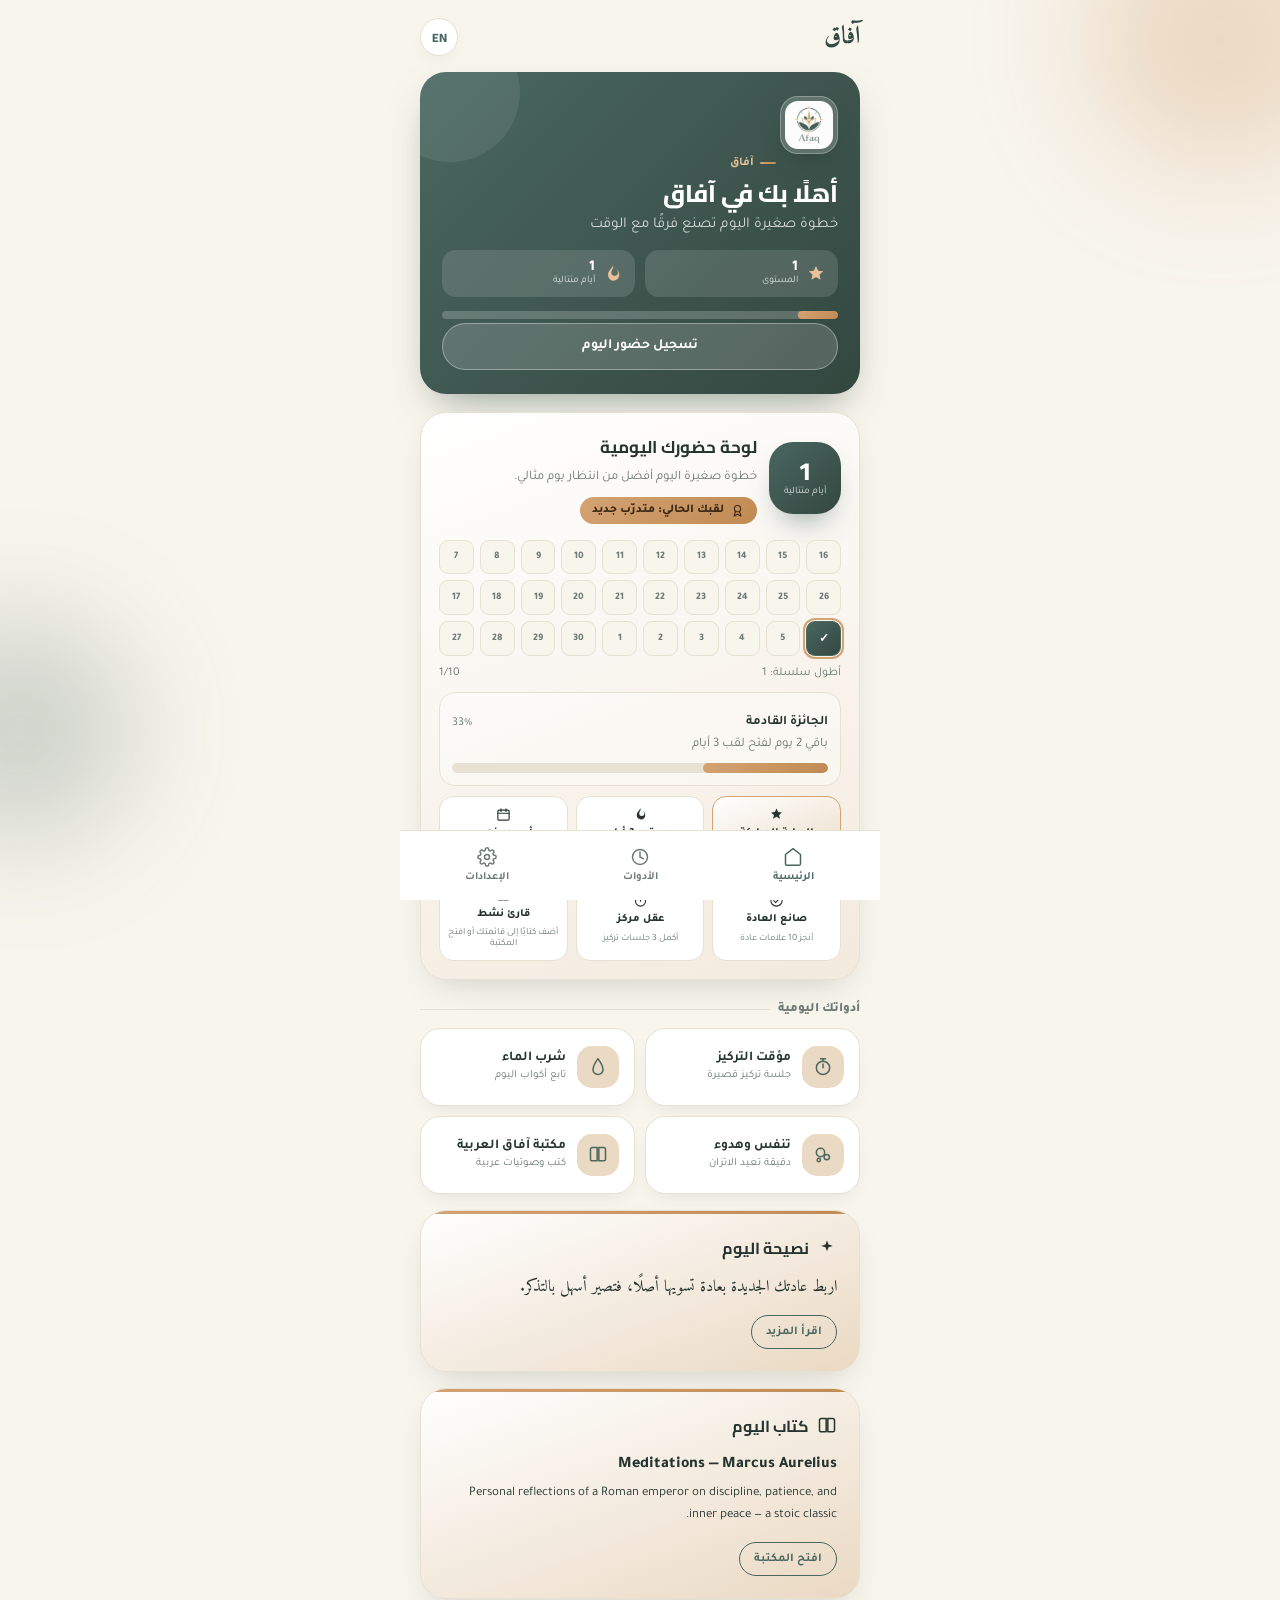
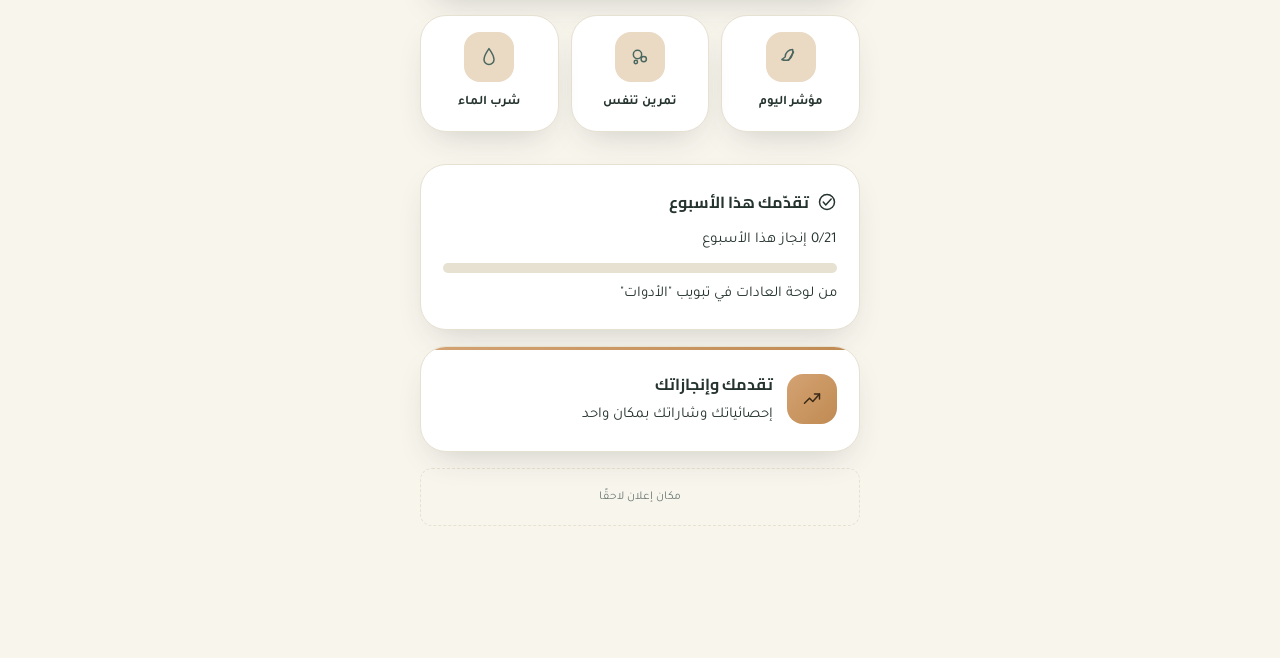
==== commit e1273220: "Add files via upload" ====
--- a/app/src/main/assets/web/index.html
+++ b/app/src/main/assets/web/index.html
@@ -495,6 +495,13 @@
       <span class="btn btn-outline btn-sm" data-i18n="read_more">اقرأ المزيد</span>
     </div>
 
+    <div class="card flip-card accented" id="homeBookCard" onclick="afaqOpenDailyBook()" style="min-height:0; padding:22px; text-align:right; display:block;">
+      <h3><svg class="icon" viewBox="0 0 24 24"><use href="#i-book-open"></use></svg> <span id="homeBookLabel">كتاب اليوم</span></h3>
+      <p id="home-book-title" style="margin:0 0 4px; font-weight:800; font-size:16px;"></p>
+      <p id="home-book-desc" class="muted" style="margin-bottom:14px; font-size:13px;"></p>
+      <span class="btn btn-outline btn-sm" id="homeBookBtnLabel">افتح المكتبة</span>
+    </div>
+
     <div class="quick-grid">
       <div class="card quick-card" onclick="go('mood')"><div class="quick-icon"><svg class="icon" viewBox="0 0 24 24"><use href="#i-leaf"></use></svg></div><p style="font-weight:700; font-size:13px; margin:0;" data-i18n="mood_indicator">مؤشر اليوم</p></div>
       <div class="card quick-card" onclick="go('breathing')"><div class="quick-icon"><svg class="icon" viewBox="0 0 24 24"><use href="#i-bubbles"></use></svg></div><p style="font-weight:700; font-size:13px; margin:0;" data-i18n="breathing_exercise">تمرين تنفس</p></div>
@@ -596,10 +603,11 @@
         </select>
       </div>
       <div class="notify-grid" id="notifyGrid">
-        <div class="notify-chip active" id="chip-water-not"><svg class="icon icon-sm" viewBox="0 0 24 24"><use href="#i-droplet"></use></svg> <span data-i18n="water_tracking">شرب الماء</span></div>
-        <div class="notify-chip active" id="chip-breathe-not"><svg class="icon icon-sm" viewBox="0 0 24 24"><use href="#i-bubbles"></use></svg> <span data-i18n="breathing_exercise">التنفس</span></div>
-        <div class="notify-chip active" id="chip-tips-not"><svg class="icon icon-sm" viewBox="0 0 24 24"><use href="#i-sparkle"></use></svg> <span data-i18n="random_tips">نصائح عشوائية</span></div>
-        <div class="notify-chip active" id="chip-habits-not"><svg class="icon icon-sm" viewBox="0 0 24 24"><use href="#i-check-circle"></use></svg> <span data-i18n="habits">العادات</span></div>
+        <div class="notify-chip active" id="chip-water-not" onclick="afaqToggleNotifyChip('water')"><svg class="icon icon-sm" viewBox="0 0 24 24"><use href="#i-droplet"></use></svg> <span data-i18n="water_tracking">شرب الماء</span></div>
+        <div class="notify-chip active" id="chip-breathe-not" onclick="afaqToggleNotifyChip('breathe')"><svg class="icon icon-sm" viewBox="0 0 24 24"><use href="#i-bubbles"></use></svg> <span data-i18n="breathing_exercise">التنفس</span></div>
+        <div class="notify-chip active" id="chip-tips-not" onclick="afaqToggleNotifyChip('tips')"><svg class="icon icon-sm" viewBox="0 0 24 24"><use href="#i-sparkle"></use></svg> <span data-i18n="random_tips">نصائح عشوائية</span></div>
+        <div class="notify-chip active" id="chip-habits-not" onclick="afaqToggleNotifyChip('habits')"><svg class="icon icon-sm" viewBox="0 0 24 24"><use href="#i-check-circle"></use></svg> <span data-i18n="habits">العادات</span></div>
+        <div class="notify-chip active" id="chip-library-not" onclick="afaqToggleNotifyChip('library')"><svg class="icon icon-sm" viewBox="0 0 24 24"><use href="#i-book-open"></use></svg> <span data-i18n="afaq_library">مكتبة آفاق</span></div>
       </div>
       <p class="notify-note" id="smartNotifyNote" data-i18n="smart_notify_note">ملاحظة: في نسخة الويب الحالية تعمل التذكيرات عندما يكون التطبيق مفتوحًا أو مثبتًا ومفتوحًا. للحصول على إشعارات حتى عند إغلاق التطبيق بالكامل نحتاج لاحقًا Push Notifications مع Backend أو إعدادات Android بعد التحويل.</p>
     </div>
@@ -876,6 +884,10 @@
     <p class="hero-sub" id="librarySub">كتب وكتب صوتية مختارة لتطوير الذات، إدارة الوقت، التركيز، والنجاح.</p>
     <div class="library-note" id="libraryLegalNote">جميع الكتب هنا من مصادر مجانية وقانونية أو من الملكية العامة، وتفتح من مصدرها الرسمي.</div>
     <div class="library-tabs">
+      <button class="btn-chip active" id="libraryLangAr" onclick="setLibraryLang('ar')">📚 العربية</button>
+      <button class="btn-chip" id="libraryLangEn" onclick="setLibraryLang('en')">🌍 إنجليزي</button>
+    </div>
+    <div class="library-tabs">
       <button class="btn-chip active" id="libraryBooksTab" onclick="renderLibrary('books')">كتب للقراءة</button>
       <button class="btn-chip" id="libraryAudioTab" onclick="renderLibrary('audio')">كتب صوتية</button>
     </div>
@@ -886,6 +898,7 @@
   <div class="screen" id="screen-stats">
     <h1 class="hero-title" data-i18n="your_stats">إحصائياتك</h1>
     <p class="hero-sub" data-i18n="stats_sub_long">نظرة شاملة على رحلتك مع آفاق</p>
+    <button class="btn btn-gold btn-block" style="margin-bottom:16px;" onclick="afaqShareProgress()">📤 <span id="shareProgressLabel">مشاركة إنجازك</span></button>
     <div class="stat-grid" style="margin-bottom:16px;">
       <div class="stat-box"><div class="sv" id="statStreak">0</div><div class="sl" data-i18n="streak_days">أيام متتالية</div></div>
       <div class="stat-box"><div class="sv" id="statLongest">0</div><div class="sl" data-i18n="longest_streak">أطول سلسلة</div></div>
@@ -2434,20 +2447,39 @@
 /* ===== Afaq v1.1 Home Dashboard + Library + Rewards Upgrade ===== */
 const AFAQ_DAILY_KEYS = { VISITS:P+'daily_visits_v2', VISIT_XP:P+'daily_visit_xp_v2' };
 const AFAQ_LIBRARY = {
-  books: [
-    {title:'العقل الباطن', author:'سلامة موسى', language:'العربية', cat:'علم النفس وتطوير الذات', source:'صفحات / هنداوي', url:'https://www.safahat.org/books/82064868/1/', embedUrl:'https://www.safahat.org/books/82064868/1/', desc:'كتاب عربي مبسط عن فهم النفس والعقل الباطن وكيف تؤثر العادات والخواطر في السلوك.'},
-    {title:'طبائع الاستبداد ومصارع الاستعباد', author:'عبد الرحمن الكواكبي', language:'العربية', cat:'الوعي والحرية وبناء الشخصية', source:'صفحات / هنداوي', url:'https://www.safahat.org/books/30272530/1/', embedUrl:'https://www.safahat.org/books/30272530/1/', desc:'كتاب كلاسيكي عربي في الوعي، الحرية، مقاومة الخضوع، وبناء عقلية مسؤولة.'},
-    {title:'أدب الدنيا والدين', author:'أبو الحسن الماوردي', language:'العربية', cat:'الأخلاق وإدارة الحياة', source:'Internet Archive', url:'https://archive.org/details/Adaba_aldiy_Waldunya', embedUrl:'https://archive.org/embed/Adaba_aldiy_Waldunya', desc:'كتاب تراثي مهم في الأخلاق، آداب النفس، العلم، وصلاح الحياة.'},
-    {title:'هكذا خُلقت', author:'محمد حسين هيكل', language:'العربية', cat:'الرواية والوعي الاجتماعي', source:'صفحات / هنداوي', url:'https://www.safahat.org/books/30272028/1/', embedUrl:'https://www.safahat.org/books/30272028/1/', desc:'رواية عربية تساعد القارئ على التأمل في السلوك، الاختيارات، والعلاقات الإنسانية.'},
-    {title:'جبران خليل جبران', author:'ميخائيل نعيمة', language:'العربية', cat:'السيرة والإلهام', source:'Arabic Collections Online', url:'https://aco.dlib.nyu.edu/ark:/48907/f3sq8x0p', embedUrl:'https://aco.dlib.nyu.edu/ark:/48907/f3sq8x0p', desc:'سيرة أدبية ملهمة عن جبران وأثر الفكر والكتابة في صناعة الإنسان.'},
-    {title:'مجموعة كتب عربية عامة', author:'Arabic Collections Online', language:'العربية', cat:'مكتبة عربية عامة', source:'ACO', url:'https://aco.dlib.nyu.edu/', embedUrl:'https://aco.dlib.nyu.edu/', desc:'بوابة لمكتبة عربية رقمية عامة تضم كتبًا عربية من الملكية العامة.'}
-  ],
-  audio: [
-    {title:'طبائع الاستبداد ومصارع الاستعباد', author:'عبد الرحمن الكواكبي', language:'العربية', cat:'كتاب صوتي عربي', source:'LibriVox / Internet Archive', url:'https://archive.org/details/tabai_al-istibdad_wa-masari_al-istibad_1903_librivox', embedUrl:'https://archive.org/embed/tabai_al-istibdad_wa-masari_al-istibad_1903_librivox', desc:'تسجيل عربي كامل من LibriVox لكتاب طبائع الاستبداد ومصارع الاستعباد.'},
-    {title:'أدب الدنيا والدين', author:'أبو الحسن الماوردي', language:'العربية', cat:'كتاب صوتي عربي', source:'LibriVox / Internet Archive', url:'https://archive.org/details/kitab_adab_dunya_1107_librivox', embedUrl:'https://archive.org/embed/kitab_adab_dunya_1107_librivox', desc:'تسجيل عربي كامل لكتاب أدب الدنيا والدين، مناسب للأخلاق وإدارة الحياة.'},
-    {title:'تصفح كتب صوتية عربية عامة', author:'LibriVox', language:'العربية', cat:'مكتبة صوتية عامة', source:'LibriVox', url:'https://librivox.org/search?language=Arabic&action=Search', embedUrl:'https://librivox.org/search?language=Arabic&action=Search', desc:'صفحة بحث الكتب الصوتية العربية في LibriVox لاستكشاف تسجيلات عربية مجانية.'}
-  ]
+  ar: {
+    books: [
+      {title:'العقل الباطن', author:'سلامة موسى', language:'العربية', cat:'علم النفس وتطوير الذات', source:'صفحات / هنداوي', url:'https://www.safahat.org/books/82064868/1/', embedUrl:'https://www.safahat.org/books/82064868/1/', desc:'كتاب عربي مبسط عن فهم النفس والعقل الباطن وكيف تؤثر العادات والخواطر في السلوك.'},
+      {title:'طبائع الاستبداد ومصارع الاستعباد', author:'عبد الرحمن الكواكبي', language:'العربية', cat:'الوعي والحرية وبناء الشخصية', source:'صفحات / هنداوي', url:'https://www.safahat.org/books/30272530/1/', embedUrl:'https://www.safahat.org/books/30272530/1/', desc:'كتاب كلاسيكي عربي في الوعي، الحرية، مقاومة الخضوع، وبناء عقلية مسؤولة.'},
+      {title:'أدب الدنيا والدين', author:'أبو الحسن الماوردي', language:'العربية', cat:'الأخلاق وإدارة الحياة', source:'Internet Archive', url:'https://archive.org/details/Adaba_aldiy_Waldunya', embedUrl:'https://archive.org/embed/Adaba_aldiy_Waldunya', desc:'كتاب تراثي مهم في الأخلاق، آداب النفس، العلم، وصلاح الحياة.'},
+      {title:'هكذا خُلقت', author:'محمد حسين هيكل', language:'العربية', cat:'الرواية والوعي الاجتماعي', source:'صفحات / هنداوي', url:'https://www.safahat.org/books/30272028/1/', embedUrl:'https://www.safahat.org/books/30272028/1/', desc:'رواية عربية تساعد القارئ على التأمل في السلوك، الاختيارات، والعلاقات الإنسانية.'},
+      {title:'جبران خليل جبران', author:'ميخائيل نعيمة', language:'العربية', cat:'السيرة والإلهام', source:'Arabic Collections Online', url:'https://aco.dlib.nyu.edu/ark:/48907/f3sq8x0p', embedUrl:'https://aco.dlib.nyu.edu/ark:/48907/f3sq8x0p', desc:'سيرة أدبية ملهمة عن جبران وأثر الفكر والكتابة في صناعة الإنسان.'},
+      {title:'تهذيب الأخلاق', author:'ابن مسكويه', language:'العربية', cat:'الأخلاق وضبط النفس', source:'Internet Archive', url:'https://archive.org/details/malsamahe_yahoo_201308', embedUrl:'https://archive.org/embed/malsamahe_yahoo_201308', desc:'أول كتاب عربي يتناول علم الأخلاق بمنظور فلسفي عميق، ويؤسس لفكرة تهذيب النفس وضبطها.'},
+      {title:'مجموعة كتب عربية عامة', author:'Arabic Collections Online', language:'العربية', cat:'مكتبة عربية عامة', source:'ACO', url:'https://aco.dlib.nyu.edu/', embedUrl:'https://aco.dlib.nyu.edu/', desc:'بوابة لمكتبة عربية رقمية عامة تضم كتبًا عربية من الملكية العامة.'}
+    ],
+    audio: [
+      {title:'طبائع الاستبداد ومصارع الاستعباد', author:'عبد الرحمن الكواكبي', language:'العربية', cat:'كتاب صوتي عربي', source:'LibriVox / Internet Archive', url:'https://archive.org/details/tabai_al-istibdad_wa-masari_al-istibad_1903_librivox', embedUrl:'https://archive.org/embed/tabai_al-istibdad_wa-masari_al-istibad_1903_librivox', desc:'تسجيل عربي كامل من LibriVox لكتاب طبائع الاستبداد ومصارع الاستعباد.'},
+      {title:'أدب الدنيا والدين', author:'أبو الحسن الماوردي', language:'العربية', cat:'كتاب صوتي عربي', source:'LibriVox / Internet Archive', url:'https://archive.org/details/kitab_adab_dunya_1107_librivox', embedUrl:'https://archive.org/embed/kitab_adab_dunya_1107_librivox', desc:'تسجيل عربي كامل لكتاب أدب الدنيا والدين، مناسب للأخلاق وإدارة الحياة.'},
+      {title:'تصفح كتب صوتية عربية عامة', author:'LibriVox', language:'العربية', cat:'مكتبة صوتية عامة', source:'LibriVox', url:'https://librivox.org/search?language=Arabic&action=Search', embedUrl:'https://librivox.org/search?language=Arabic&action=Search', desc:'صفحة بحث الكتب الصوتية العربية في LibriVox لاستكشاف تسجيلات عربية مجانية.'}
+    ]
+  },
+  en: {
+    books: [
+      {title:'As a Man Thinketh', author:'James Allen', language:'English', cat:'Self-Development Classic', source:'Internet Archive', url:'https://archive.org/details/asmanthinketh00alleiala', embedUrl:'https://archive.org/embed/asmanthinketh00alleiala', desc:'A foundational 1902 self-help classic on how thoughts shape character and life outcomes.'},
+      {title:'Acres of Diamonds', author:'Russell Conwell', language:'English', cat:'Motivation & Opportunity', source:'Internet Archive', url:'https://archive.org/details/acresdiamonds00shacgoog', embedUrl:'https://archive.org/embed/acresdiamonds00shacgoog', desc:'A famous inspirational lecture on finding opportunity and success in your own life, right where you are.'},
+      {title:'Self-Reliance and Other Essays', author:'Ralph Waldo Emerson', language:'English', cat:'Character & Independence', source:'Internet Archive', url:'https://archive.org/details/selfrelianceessay00emerrich', embedUrl:'https://archive.org/embed/selfrelianceessay00emerrich', desc:'Emerson\'s timeless essay on trusting yourself and building an independent, resilient character.'},
+      {title:'Meditations', author:'Marcus Aurelius', language:'English', cat:'Stoic Philosophy & Calm', source:'Internet Archive', url:'https://archive.org/details/meditationsofmar00marc', embedUrl:'https://archive.org/embed/meditationsofmar00marc', desc:'Personal reflections of a Roman emperor on discipline, patience, and inner peace — a stoic classic.'}
+    ],
+    audio: [
+      {title:'As a Man Thinketh (Audiobook)', author:'James Allen', language:'English', cat:'Self-Development Classic', source:'LibriVox / Internet Archive', url:'https://archive.org/details/asamanthinkethversion4_1502_librivox', embedUrl:'https://archive.org/embed/asamanthinkethversion4_1502_librivox', desc:'Full free LibriVox narration of As a Man Thinketh.'},
+      {title:'Acres of Diamonds (Audiobook)', author:'Russell Conwell', language:'English', cat:'Motivation & Opportunity', source:'LibriVox / Internet Archive', url:'https://archive.org/details/acres_of_diamonds_1008_librivox', embedUrl:'https://archive.org/embed/acres_of_diamonds_1008_librivox', desc:'Full free LibriVox narration of the classic Acres of Diamonds lecture.'},
+      {title:'Essays, First Series incl. Self-Reliance (Audiobook)', author:'Ralph Waldo Emerson', language:'English', cat:'Character & Independence', source:'LibriVox / Internet Archive', url:'https://archive.org/details/essaysfirstseries_1207_librivox', embedUrl:'https://archive.org/embed/essaysfirstseries_1207_librivox', desc:'Free LibriVox narration of Emerson\'s 12 essays, including Self-Reliance.'},
+      {title:'Meditations (Audiobook)', author:'Marcus Aurelius', language:'English', cat:'Stoic Philosophy & Calm', source:'LibriVox / Internet Archive', url:'https://archive.org/details/meditations_0708_librivox', embedUrl:'https://archive.org/embed/meditations_0708_librivox', desc:'Free LibriVox narration of Marcus Aurelius\'s Meditations.'}
+    ]
+  }
 };
+let currentLibraryLang = 'ar';
+let currentLibraryType = 'books';
 const AFAQ_BADGES = {
   ar: [
     {id:'starter',title:'البداية المباركة',desc:'سجل أول حضور في آفاق',icon:'star',check:s=>s.xp>0},
@@ -2550,14 +2582,33 @@
   overlay.classList.remove('show');
 }
 function afaqOpenExternal(url){ afaqOpenViewer(url,'مكتبة آفاق'); }
+function setLibraryLang(lang){
+  currentLibraryLang = lang;
+  document.getElementById('libraryLangAr')?.classList.toggle('active', lang==='ar');
+  document.getElementById('libraryLangEn')?.classList.toggle('active', lang==='en');
+  renderLibrary(currentLibraryType);
+}
 function renderLibrary(type){
-  type=type||'books'; const lang=currentLang(); setData(P+'library_opened',true);
-  const t={ar:{title:'مكتبة آفاق العربية',sub:'كتب عربية وكتب صوتية عربية مختارة لتطوير الذات، الوعي، إدارة الحياة، والنجاح.',note:'الكتب تفتح داخل التطبيق مباشرة. تم اختيار مصادر مجانية وقانونية أو من الملكية العامة، مع عرض لغة الكتاب تحت كل عنوان.',books:'كتب عربية للقراءة',audio:'كتب صوتية عربية',read:'افتح الكتاب',listen:'تشغيل مباشر',source:'المصدر',language:'لغة الكتاب'},en:{title:'Arabic Afaq Library',sub:'Arabic books and Arabic audiobooks for self-development, awareness, life management, and success.',note:'Books open directly inside the app. Sources are free/legal or public-domain, and the book language is shown under each title.',books:'Arabic Books',audio:'Arabic Audiobooks',read:'Open Book',listen:'Play Inside App',source:'Source',language:'Language'}}[lang];
-  const byId={libraryTitle:t.title,librarySub:t.sub,libraryLegalNote:t.note,libraryBooksTab:t.books,libraryAudioTab:t.audio}; Object.keys(byId).forEach(id=>{ const el=document.getElementById(id); if(el) el.textContent=byId[id]; });
-  document.getElementById('libraryBooksTab')?.classList.toggle('active',type==='books'); document.getElementById('libraryAudioTab')?.classList.toggle('active',type==='audio');
-  const list=AFAQ_LIBRARY[type];
-  const html=list.map((b)=>`<div class="library-card arabic-priority"><h3>${ic(type==='audio'?'bubbles':'book-open','icon-sm')} ${b.title}</h3><div class="library-lang-line">${ic('flag','icon-sm')} ${t.language}: ${b.language}</div><p>${b.desc}</p><div class="meta"><span class="library-pill">${b.cat}</span><span class="library-pill">${t.source}: ${b.source}</span><span class="library-pill">${b.author}</span></div><div class="library-actions"><button class="btn btn-primary" onclick="afaqOpenViewer('${b.embedUrl||b.url}','${String(b.title).replace(/'/g,"\'")}')">${type==='audio'?t.listen:t.read}</button></div></div>`).join('');
-  document.getElementById('libraryList').innerHTML=html;
+  type = type || currentLibraryType || 'books';
+  currentLibraryType = type;
+  const uiLang = currentLang();
+  setData(P+'library_opened', true);
+  const t = {
+    ar:{title:'مكتبة آفاق',sub:'كتب وكتب صوتية عربية وإنجليزية مختارة لتطوير الذات والوعي والنجاح.',note:'الكتب تفتح داخل التطبيق مباشرة. تم اختيار مصادر مجانية وقانونية أو من الملكية العامة.',books:'كتب للقراءة',audio:'كتب صوتية',read:'افتح الكتاب',listen:'تشغيل مباشر',source:'المصدر',language:'لغة الكتاب',ar_tab:'📚 العربية',en_tab:'🌍 إنجليزي'},
+    en:{title:'Afaq Library',sub:'Arabic and English books and audiobooks for growth, awareness and success.',note:'Books open directly inside the app. Sources are free, legal, or public-domain.',books:'Books',audio:'Audiobooks',read:'Open Book',listen:'Play Inside App',source:'Source',language:'Language',ar_tab:'📚 Arabic',en_tab:'🌍 English'}
+  }[uiLang];
+
+  const byId={libraryTitle:t.title,librarySub:t.sub,libraryLegalNote:t.note,libraryBooksTab:t.books,libraryAudioTab:t.audio,libraryLangAr:t.ar_tab,libraryLangEn:t.en_tab};
+  Object.keys(byId).forEach(id=>{ const el=document.getElementById(id); if(el) el.textContent=byId[id]; });
+
+  document.getElementById('libraryLangAr')?.classList.toggle('active', currentLibraryLang==='ar');
+  document.getElementById('libraryLangEn')?.classList.toggle('active', currentLibraryLang==='en');
+  document.getElementById('libraryBooksTab')?.classList.toggle('active', type==='books');
+  document.getElementById('libraryAudioTab')?.classList.toggle('active', type==='audio');
+
+  const list = (AFAQ_LIBRARY[currentLibraryLang] && AFAQ_LIBRARY[currentLibraryLang][type]) || [];
+  const html = list.map((b)=>`<div class="library-card arabic-priority"><h3>${ic(type==='audio'?'bubbles':'book-open','icon-sm')} ${b.title}</h3><div class="library-lang-line">${ic('flag','icon-sm')} ${t.language}: ${b.language}</div><p>${b.desc}</p><div class="meta"><span class="library-pill">${b.cat}</span><span class="library-pill">${t.source}: ${b.source}</span><span class="library-pill">${b.author}</span></div><div class="library-actions"><button class="btn btn-primary" onclick="afaqOpenViewer('${b.embedUrl||b.url}','${String(b.title).replace(/'/g,"\\'")}')">${type==='audio'?t.listen:t.read}</button></div></div>`).join('');
+  document.getElementById('libraryList').innerHTML = html || `<p class="muted" style="text-align:center;">${uiLang==='ar'?'لا توجد كتب حاليًا بهذا القسم':'No items yet in this section.'}</p>`;
 }
 const afaqOriginalGo = go;
 go = function(name){ afaqOriginalGo(name); if(name==='library') renderLibrary('books'); };
@@ -2578,6 +2629,104 @@
 togglePomo = function(){ const btn=document.getElementById('pomoStartBtn'), lang=currentLang(); if(pomoState.active){ clearInterval(pomoState.interval); pomoState.active=false; btn.textContent=lang==='ar'?'ابدأ':'Start'; return; } try{ const C=window.AudioContext||window.webkitAudioContext; if(C){ window.afaqAudioCtx=window.afaqAudioCtx||new C(); window.afaqAudioCtx.resume?.(); }}catch(e){} pomoState.active=true; btn.textContent=lang==='ar'?'إيقاف مؤقت':'Pause'; const rem=pomoState.minutes*60+pomoState.seconds; pomoState.endAt=Date.now()+rem*1000; try{ if(window.AfaqAndroid&&typeof window.AfaqAndroid.startFocusTimer==='function'&&pomoState.mode==='focus') window.AfaqAndroid.startFocusTimer(pomoState.minutes); }catch(e){} clearInterval(pomoState.interval); pomoState.interval=setInterval(afaqPomoTick,1000); afaqPomoTick(); };
 resetPomo = function(){ clearInterval(pomoState.interval); pomoState.active=false; pomoState.minutes=afaqPomoBaseMinutes; pomoState.seconds=0; pomoState.mode='focus'; document.getElementById('pomoStartBtn').textContent=currentLang()==='ar'?'ابدأ':'Start'; try{ window.AfaqAndroid?.stopFocusTimer?.(); }catch(e){} updatePomoUI(); };
 renderPomodoro = function(){ if(!afaqPomoBaseMinutes) afaqPomoBaseMinutes=25; resetPomo(); updatePomoUI(); };
+
+
+/* ===== Afaq v1.2: Book of the Day + Progress Sharing + Smart Notify Engine ===== */
+function afaqDailyBookPick(){
+  const pool = [
+    ...(AFAQ_LIBRARY.ar.books||[]), ...(AFAQ_LIBRARY.ar.audio||[]),
+    ...(AFAQ_LIBRARY.en.books||[]), ...(AFAQ_LIBRARY.en.audio||[])
+  ].filter(b=>b.embedUrl && b.title && !b.title.includes('تصفح') && !b.title.includes('مجموعة') && !b.title.includes('search'));
+  if(!pool.length) return null;
+  const dayIndex = new Date().getFullYear()*400 + new Date().getMonth()*31 + new Date().getDate();
+  return pool[dayIndex % pool.length];
+}
+function renderHomeBookOfDay(){
+  const book = afaqDailyBookPick();
+  const lang = currentLang();
+  const labelEl = document.getElementById('homeBookLabel');
+  const btnEl = document.getElementById('homeBookBtnLabel');
+  if(labelEl) labelEl.textContent = lang==='ar' ? 'كتاب اليوم' : 'Book of the Day';
+  if(btnEl) btnEl.textContent = lang==='ar' ? 'افتح المكتبة' : 'Open Library';
+  if(!book) return;
+  const titleEl = document.getElementById('home-book-title');
+  const descEl = document.getElementById('home-book-desc');
+  if(titleEl) titleEl.textContent = `${book.title} — ${book.author}`;
+  if(descEl) descEl.textContent = book.desc;
+}
+function afaqOpenDailyBook(){
+  const book = afaqDailyBookPick();
+  if(!book){ go('library'); return; }
+  reward(3);
+  afaqOpenViewer(book.embedUrl, book.title);
+}
+const afaqRenderHomeStage2 = renderHome;
+renderHome = function(){ afaqRenderHomeStage2(); renderHomeBookOfDay(); };
+
+function afaqShareProgress(){
+  const lang = currentLang();
+  const snap = afaqStatsSnapshot();
+  const badgeList = afaqBadgeState();
+  const unlocked = badgeList.filter(b=>b.unlocked).length;
+  const text = lang==='ar'
+    ? `🌿 إنجازي في تطبيق آفاق:\n🔥 ${snap.streak} يوم متتالي\n🏅 ${unlocked}/${badgeList.length} شارة مفتوحة\n⭐ ${getData(K.XP,0)} نقطة\n\nحمّل آفاق وابدأ رحلتك في تطوير الحياة!`
+    : `🌿 My Afaq progress:\n🔥 ${snap.streak}-day streak\n🏅 ${unlocked}/${badgeList.length} badges unlocked\n⭐ ${getData(K.XP,0)} XP\n\nDownload Afaq and start your growth journey!`;
+  if(navigator.share){ navigator.share({text}).catch(()=>{}); }
+  else { navigator.clipboard?.writeText(text); showToast(lang==='ar'?'تم نسخ إنجازك، شاركه بالمكان اللي تحب':'Progress copied — share it anywhere!'); }
+}
+const afaqRenderStatsOriginal = renderStats;
+renderStats = function(){
+  afaqRenderStatsOriginal();
+  const lang = currentLang();
+  const el = document.getElementById('shareProgressLabel');
+  if(el) el.textContent = lang==='ar' ? 'مشاركة إنجازك' : 'Share Your Progress';
+};
+
+const SMART_NOTIFY_CHIPS_KEY = P+'smart_notify_chips';
+function afaqGetNotifyChips(){ return getData(SMART_NOTIFY_CHIPS_KEY, {water:true, breathe:true, tips:true, habits:true, library:true}); }
+function afaqToggleNotifyChip(key){
+  const chips = afaqGetNotifyChips();
+  chips[key] = !chips[key];
+  setData(SMART_NOTIFY_CHIPS_KEY, chips);
+  document.getElementById('chip-'+key+'-not')?.classList.toggle('active', chips[key]);
+}
+function afaqApplyNotifyChipsUI(){
+  const chips = afaqGetNotifyChips();
+  Object.keys(chips).forEach(k=>{ document.getElementById('chip-'+k+'-not')?.classList.toggle('active', chips[k]); });
+}
+function afaqSmartNotifyMessage(lang){
+  const chips = afaqGetNotifyChips();
+  const pool = [];
+  if(chips.water) pool.push(lang==='ar' ? {t:'وقت شرب الماء 💧', b:'خذ رشفة ماء الحين، جسمك يستاهل.'} : {t:'Water Break 💧', b:'Take a sip of water right now.'});
+  if(chips.breathe) pool.push(lang==='ar' ? {t:'نفس عميق 🌿', b:'وقف شغلك دقيقة وخذ 3 أنفاس عميقة.'} : {t:'Deep Breath 🌿', b:'Pause and take 3 deep breaths.'});
+  if(chips.tips) pool.push({t: lang==='ar'?'نصيحة آفاق ✨':'Afaq Tip ✨', b: pickRandom(lang==='ar'?AR_DAILY_TIPS:EN_DAILY_TIPS)});
+  if(chips.habits) pool.push(lang==='ar' ? {t:'تذكير عادة ✅', b:'راجع لوحة عاداتك وسجل تقدمك اليوم.'} : {t:'Habit Check ✅', b:'Check your habit board and log today.'});
+  if(chips.library){ const book=afaqDailyBookPick(); if(book) pool.push({t: lang==='ar'?'كتاب اليوم 📖':'Book of the Day 📖', b: `${book.title} — ${book.author}`}); }
+  if(!pool.length) return null;
+  return pickRandom(pool);
+}
+let afaqSmartNotifyInterval = null;
+function startSmartNotifyWatch(){
+  if(afaqSmartNotifyInterval) clearInterval(afaqSmartNotifyInterval);
+  const minutes = parseInt(getData(K.SMART_NOTIFY_INT,"90"), 10) || 90;
+  afaqSmartNotifyInterval = setInterval(()=>{
+    const enabled = getData(K.SMART_NOTIFY, true);
+    if(!enabled) return;
+    const msg = afaqSmartNotifyMessage(currentLang());
+    if(msg) sendAfaqNotification(msg.t, msg.b);
+  }, minutes * 60000);
+}
+const afaqInitReminderOriginal = initReminder;
+initReminder = function(){
+  afaqInitReminderOriginal();
+  afaqApplyNotifyChipsUI();
+  startSmartNotifyWatch();
+};
+const afaqSaveSmartNotifyIntervalOriginal = saveSmartNotifyInterval;
+saveSmartNotifyInterval = function(){
+  afaqSaveSmartNotifyIntervalOriginal();
+  startSmartNotifyWatch();
+};
 
 /* ===== Global Initialization Routine ===== */
 window.addEventListener('DOMContentLoaded', () => {
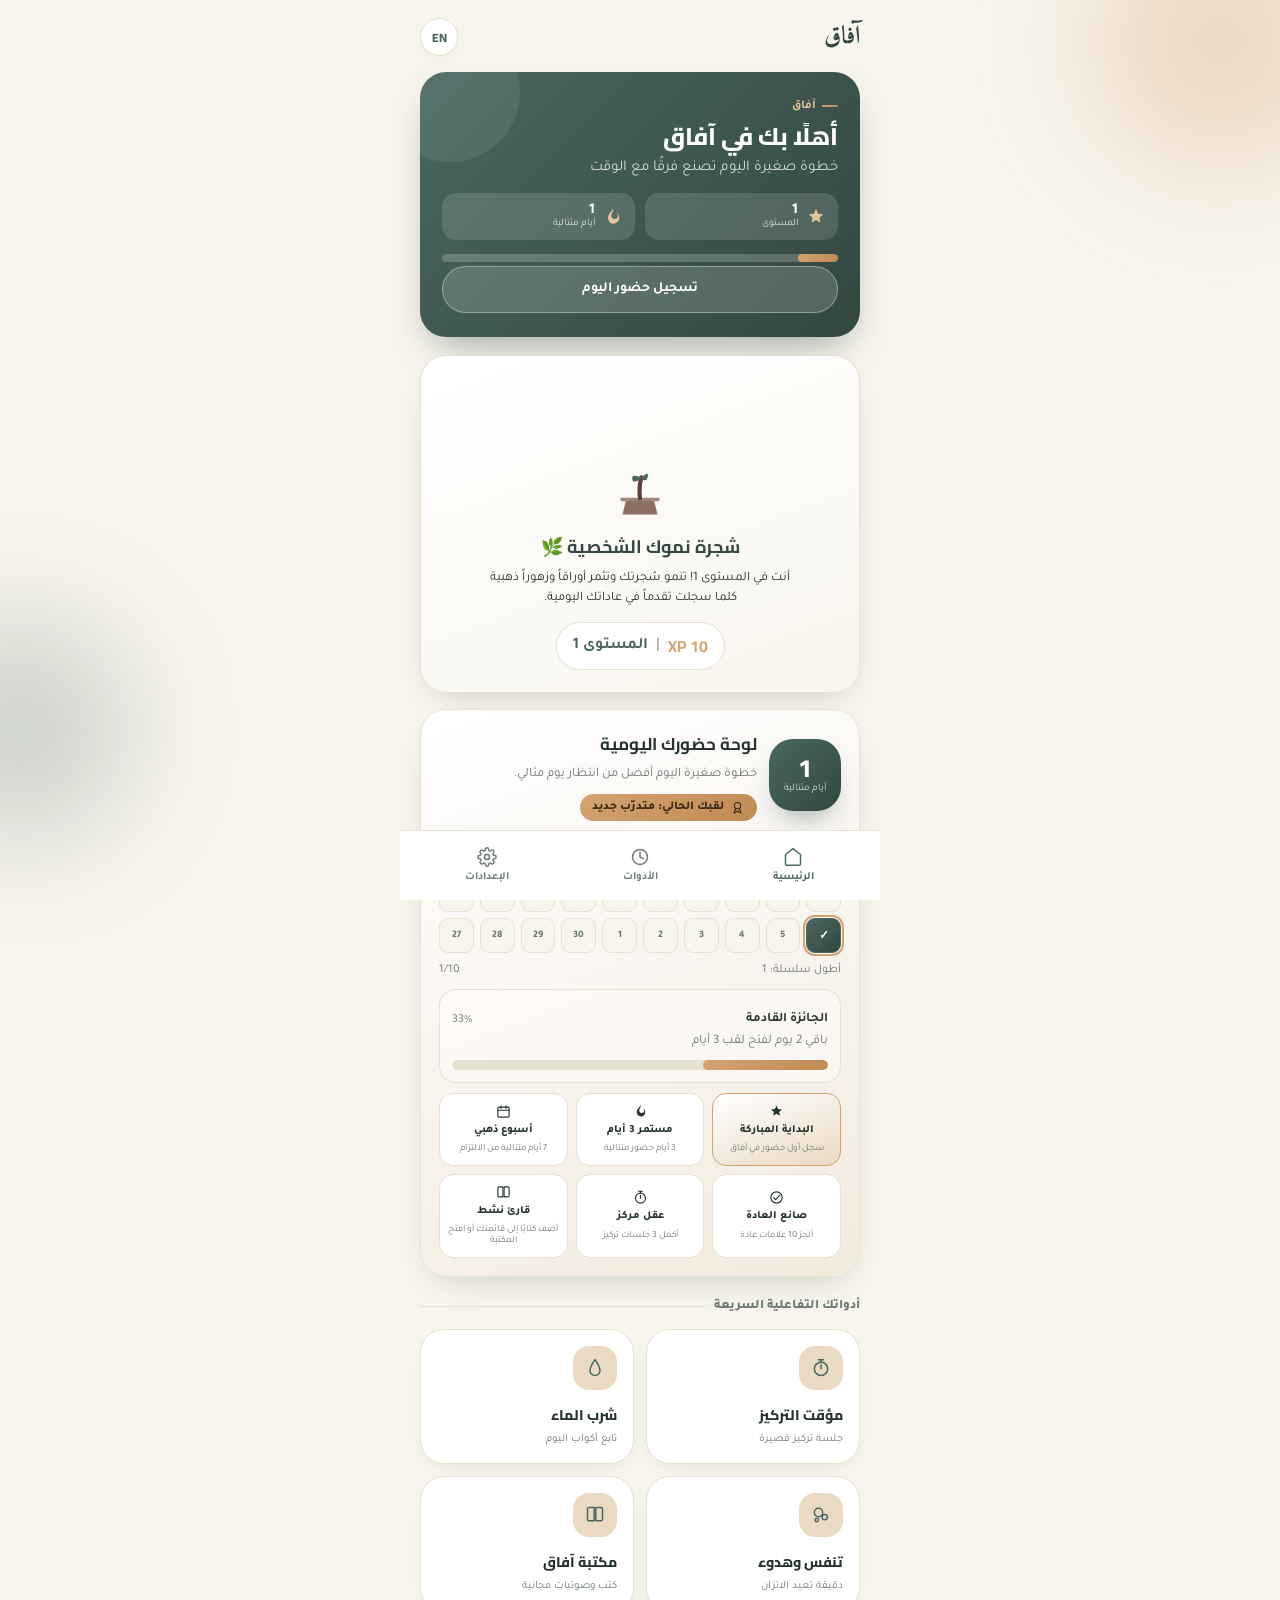
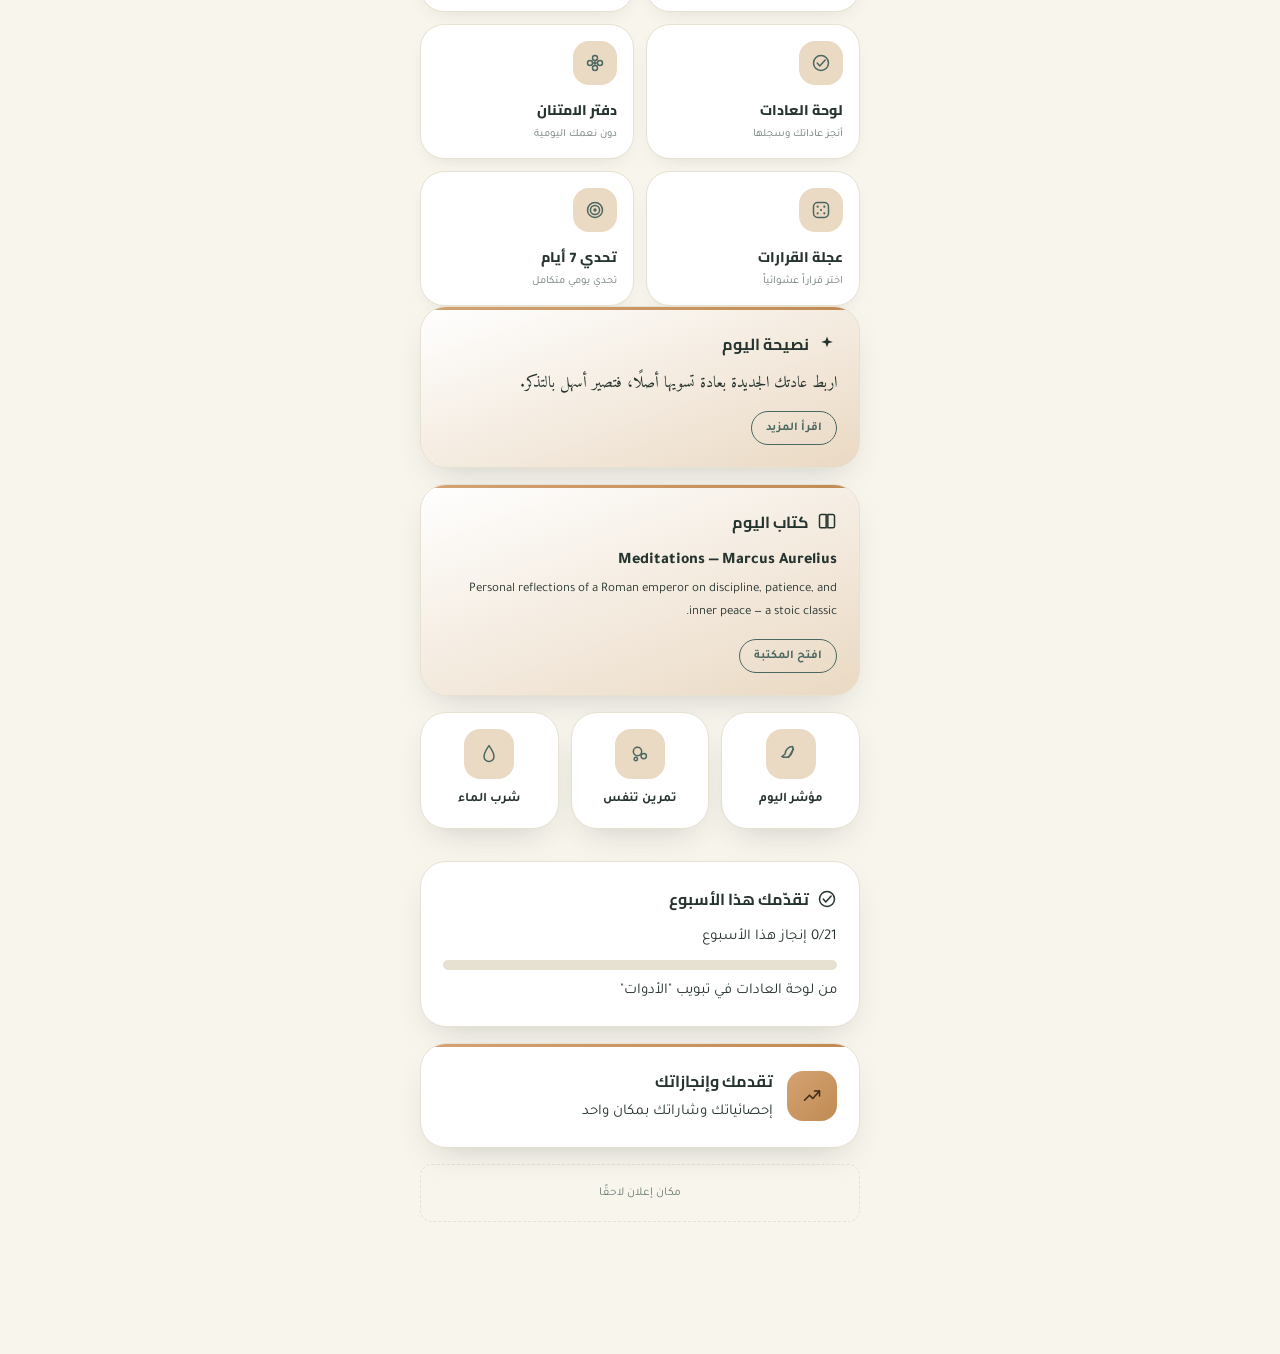
==== commit 57a4e9c5: "Complete Major UX & Feature Upgrade: Notifications, Back Button, SVG Growth Tree, Custom Habits, Dec" ====
--- a/app/src/main/assets/web/index.html
+++ b/app/src/main/assets/web/index.html
@@ -416,6 +416,100 @@
   .library-card.arabic-priority{border-right:4px solid var(--accent);}
   html[lang="en"] .library-card.arabic-priority{border-right:1px solid var(--border);border-left:4px solid var(--accent);}
 
+  /* ===== Light Success Celebration ===== */
+  @keyframes confetti-fall {
+    0% { transform: translateY(-100%) rotate(0deg); opacity: 1; }
+    100% { transform: translateY(100vh) rotate(360deg); opacity: 0; }
+  }
+  .confetti-piece {
+    position: fixed;
+    top: -20px;
+    width: 8px;
+    height: 8px;
+    border-radius: 50%;
+    z-index: 9999;
+    pointer-events: none;
+    animation: confetti-fall 2.2s linear forwards;
+  }
+
+  /* ===== Interactive Growth Tree and Grid ===== */
+  .home-interactive-tool-grid {
+    display: grid;
+    grid-template-columns: repeat(2, 1fr);
+    gap: 12px;
+    margin-top: 14px;
+  }
+  .interactive-tool-card {
+    background: var(--surface);
+    border: 1px solid var(--border);
+    border-radius: 24px;
+    padding: 16px;
+    display: flex;
+    flex-direction: column;
+    align-items: flex-start;
+    text-align: right;
+    cursor: pointer;
+    box-shadow: var(--shadow-soft);
+    transition: all 0.3s cubic-bezier(0.4, 0, 0.2, 1);
+    position: relative;
+    overflow: hidden;
+  }
+  html[lang="en"] .interactive-tool-card {
+    text-align: left;
+    align-items: flex-start;
+  }
+  .interactive-tool-card:hover, .interactive-tool-card:active {
+    transform: translateY(-4px) scale(1.02);
+    box-shadow: var(--shadow);
+    border-color: var(--accent);
+  }
+  .interactive-tool-card::after {
+    content: '';
+    position: absolute;
+    top: -50%;
+    left: -50%;
+    width: 200%;
+    height: 200%;
+    background: radial-gradient(circle, rgba(212,163,115,0.06) 0%, transparent 60%);
+    opacity: 0;
+    transition: opacity 0.3s;
+  }
+  .interactive-tool-card:hover::after, .interactive-tool-card:active::after {
+    opacity: 1;
+  }
+  .tool-icon-wrap {
+    width: 44px;
+    height: 44px;
+    border-radius: 16px;
+    display: flex;
+    align-items: center;
+    justify-content: center;
+    margin-bottom: 12px;
+    background: var(--accent-soft);
+    color: var(--primary);
+    transition: transform 0.3s;
+  }
+  .interactive-tool-card:hover .tool-icon-wrap {
+    transform: rotate(8deg) scale(1.1);
+  }
+  .interactive-tool-card h4 {
+    margin: 0 0 4px;
+    font-family: 'Cairo', sans-serif;
+    font-size: 14px;
+    font-weight: 800;
+    color: var(--text-primary);
+  }
+  .interactive-tool-card p {
+    margin: 0;
+    font-size: 11px;
+    color: var(--text-secondary);
+    line-height: 1.4;
+  }
+  @media(max-width:380px){
+    .home-interactive-tool-grid {
+      grid-template-columns: 1fr;
+    }
+  }
 </style>
 </head>
 <body>
@@ -613,6 +707,12 @@
     </div>
 
     <div class="card">
+      <h3 data-i18n="notification_test_title">اختبار الإشعارات</h3>
+      <p class="muted" data-i18n="notification_test_desc">قم باختبار نظام الإشعارات والتذكير المحلي وحالة الصلاحيات.</p>
+      <button class="btn btn-outline" onclick="go('notification-test')" data-i18n="go_test_notifications">فتح شاشة الاختبار</button>
+    </div>
+
+    <div class="card">
       <h3 data-i18n="legal_disclaimer">التنويه القانوني</h3>
       <p id="legalText" style="display:none;" data-i18n="legal_text">تطبيق آفاق مخصص لتطوير نمط الحياة، التأمل الذاتي، وبناء العادات اليومية. لا يقدم التطبيق تشخيصًا طبيًا أو علاجًا نفسيًا، ولا يغني عن استشارة مختص عند الحاجة.</p>
       <button class="btn btn-outline" id="legalBtn" onclick="showLegal()" data-i18n="show_disclaimer">عرض التنويه</button>
@@ -620,6 +720,87 @@
     <div class="card"><h3 data-i18n="privacy_policy">سياسة الخصوصية</h3><p class="muted" data-i18n="privacy_note">بياناتك تُحفظ محليًا على جهازك فقط، ويمكنك قراءة سياسة الخصوصية الكاملة من الزر أدناه.</p><a class="btn btn-outline privacy-open-btn" href="privacy.html" target="_self" rel="noopener" data-i18n="open_privacy_policy">عرض سياسة الخصوصية الكاملة</a></div>
     <div class="card"><h3 data-i18n="local_data">البيانات المحلية</h3><p class="muted" style="margin-bottom:14px;" data-i18n="local_data_note">يمكنك مسح كل بيانات التطبيق المحفوظة على هذا الجهاز.</p><button class="btn btn-outline" onclick="clearAllData()" data-i18n="clear_data_btn">مسح البيانات المحلية</button></div>
     <div class="card"><h3 data-i18n="about_app">عن التطبيق</h3><p class="muted" data-i18n="app_version">آفاق | تطوير الحياة — الإصدار 3.0.0</p></div>
+  </div>
+
+  <!-- ===== NOTIFICATION TEST SCREEN ===== -->
+  <div class="screen" id="screen-notification-test">
+    <h1 class="hero-title" data-i18n="notification_test_title">اختبار الإشعارات</h1>
+    <p class="hero-sub" data-i18n="notification_test_sub">تأكد من عمل التنبيهات وصلاحيات الوصول على جهازك</p>
+
+    <div class="card">
+      <h3 data-i18n="permission_status">حالة صلاحية الإشعارات</h3>
+      <div id="notif-permission-status" style="font-weight: bold; font-size: 16px; margin-bottom: 12px; color: var(--accent);">مجهول</div>
+      <button class="btn btn-primary btn-block" onclick="requestTestPermission()" data-i18n="request_permission_btn">طلب صلاحية الإشعارات</button>
+    </div>
+
+    <div class="card">
+      <h3 data-i18n="test_actions">عمليات الاختبار</h3>
+      <div class="btn-row" style="flex-direction: column; gap: 10px;">
+        <button class="btn btn-gold btn-block" onclick="triggerImmediateNotification()" data-i18n="test_immediate_btn">إرسال إشعار فوري</button>
+        <button class="btn btn-outline btn-block" onclick="triggerDelayedNotification()" data-i18n="test_delayed_btn">إرسال إشعار بعد 10 ثوانٍ</button>
+      </div>
+      <p class="muted" style="margin-top: 10px;" data-i18n="test_delayed_note">تنبيه: عند الضغط على زر (بعد 10 ثوانٍ)، يمكنك إغلاق التطبيق فوراً للتأكد من وصول التنبيه والتطبيق مغلق!</p>
+    </div>
+  </div>
+
+  <!-- ===== DECISION WHEEL SCREEN ===== -->
+  <div class="screen" id="screen-decision-wheel">
+    <h1 class="hero-title" data-i18n="decision_wheel_title">عجلة القرارات</h1>
+    <p class="hero-sub" data-i18n="decision_wheel_sub">اترك القرار للعجلة لتنظيم حيرتك بين الخيارات</p>
+
+    <div class="card" style="text-align: center;">
+      <div style="position: relative; display: inline-block; margin-bottom: 16px;">
+        <div style="position: absolute; top: -15px; left: 50%; transform: translateX(-50%); width: 0; height: 0; border-left: 12px solid transparent; border-right: 12px solid transparent; border-top: 18px solid var(--accent); z-index: 10;"></div>
+        <canvas id="decisionWheelCanvas" width="280" height="280" style="background: transparent; border-radius: 50%; box-shadow: var(--shadow);"></canvas>
+      </div>
+
+      <button class="btn btn-gold btn-block" id="spinWheelBtn" onclick="spinDecisionWheel()" data-i18n="spin_btn">أطلق العجلة! 🌀</button>
+    </div>
+
+    <div class="card">
+      <h3 data-i18n="wheel_options">خياراتك في العجلة</h3>
+      <textarea id="wheelOptionsInput" placeholder="اكتب الخيارات هنا، خيار في كل سطر..." style="min-height: 80px; margin-bottom: 12px;"></textarea>
+      <button class="btn btn-outline btn-block btn-sm" onclick="saveWheelOptions()" data-i18n="update_wheel_btn">تحديث العجلة</button>
+    </div>
+  </div>
+
+  <!-- ===== 7-DAY CHALLENGE SCREEN ===== -->
+  <div class="screen" id="screen-challenge-7">
+    <h1 class="hero-title" data-i18n="challenge_7_title">تحدي 7 أيام</h1>
+    <p class="hero-sub" data-i18n="challenge_7_sub">مسار يومي ملتزم لمدة أسبوع لبناء انضباط حديدي</p>
+
+    <div id="challenge7DaysProgress" class="card" style="background: linear-gradient(160deg, var(--surface), var(--accent-soft)); text-align: center;">
+      <h3 style="justify-content: center;" id="challenge7ProgressTitle">تقدم التحدي: 0/7 أيام</h3>
+      <div class="progress-track" style="margin-top: 10px; margin-bottom: 14px;"><div class="progress-fill" id="challenge7ProgressFill" style="width:0%"></div></div>
+    </div>
+
+    <div id="challenge7DaysGrid" style="display: flex; flex-direction: column; gap: 12px;"></div>
+  </div>
+
+  <!-- ===== HABIT GENERATOR SCREEN ===== -->
+  <div class="screen" id="screen-habit-generator">
+    <h1 class="hero-title" data-i18n="habit_generator_title">مولد العادات</h1>
+    <p class="hero-sub" data-i18n="habit_generator_sub">اكتشف عادات عملية مجهزة بحلقات المحفز والمكافأة وأضفها لعاداتك فوراً</p>
+
+    <div class="card" style="text-align: center;">
+      <p style="margin-bottom: 12px; font-weight: 700;" data-i18n="select_gen_category">اختر المجال الذي تود التركيز عليه:</p>
+      <div class="chip-row" style="justify-content: center; margin-bottom: 16px;" id="generatorCategoryChips">
+        <button class="btn-chip active" id="gen-cat-health" onclick="selectGeneratorCategory('health')" data-i18n="health_field">الصحة والجسد</button>
+        <button class="btn-chip" id="gen-cat-focus" onclick="selectGeneratorCategory('focus')" data-i18n="focus_field">التركيز والعمل</button>
+        <button class="btn-chip" id="gen-cat-calm" onclick="selectGeneratorCategory('calm')" data-i18n="calm_field">الهدوء والوعي</button>
+      </div>
+      <button class="btn btn-gold btn-block" onclick="generateRandomHabit()" data-i18n="generate_habit_btn">توليد عادة جديدة 🎲</button>
+    </div>
+
+    <div class="card accented" id="generatedHabitCard" style="display:none; text-align: right;">
+      <h3 style="color: var(--primary); font-size: 16px;" id="genHabitName">اسم العادة</h3>
+      <div class="habit-loop" style="margin: 14px 0;">
+        <div class="loop-box"><b data-i18n="cue">المحفز</b><span id="genHabitCue">بعد القهوة</span></div>
+        <div class="loop-box"><b data-i18n="routine_act">الفعل</b><span id="genHabitAction">قراءة صفحة</span></div>
+        <div class="loop-box"><b data-i18n="reward">المكافأة</b><span id="genHabitReward">كوب قهوة</span></div>
+      </div>
+      <button class="btn btn-primary btn-block" onclick="addGeneratedToCustomHabits()" data-i18n="add_generated_btn">إضافة هذه العادة لجدولي ✅</button>
+    </div>
   </div>
 
   <!-- ===== DAILY TIP ===== -->
@@ -970,6 +1151,31 @@
     long_term_growth: 'النمو طويل المدى', my_goals: 'أهدافي', my_goals_sub: 'أهداف كبيرة مقسّمة لخطوات',
     weekly_review: 'المراجعة الأسبوعية', weekly_review_sub: 'وقفة أسبوعية مع نفسك', reading_list: 'قائمة القراءة',
     reading_list_sub: 'تابع كتب تطوير الذات',
+    decision_wheel_title: 'عجلة القرارات',
+    decision_wheel_sub: 'اترك القرار للعجلة لتنظيم حيرتك بين الخيارات',
+    spin_btn: 'أطلق العجلة! 🌀',
+    wheel_options: 'خياراتك في العجلة',
+    update_wheel_btn: 'تحديث العجلة',
+    challenge_7_title: 'تحدي 7 أيام',
+    challenge_7_sub: 'مسار يومي ملتزم لمدة أسبوع لبناء انضباط حديدي',
+    habit_generator_title: 'مولد العادات',
+    habit_generator_sub: 'اكتشف عادات عملية مجهزة بحلقات المحفز والمكافأة وأضفها لعاداتك فوراً',
+    select_gen_category: 'اختر المجال الذي تود التركيز عليه:',
+    health_field: 'الصحة والجسد',
+    focus_field: 'التركيز والعمل',
+    calm_field: 'الهدوء والوعي',
+    generate_habit_btn: 'توليد عادة جديدة 🎲',
+    add_generated_btn: 'إضافة هذه العادة لجدولي ✅',
+    notification_test_title: 'اختبار الإشعارات',
+    notification_test_desc: 'قم باختبار نظام الإشعارات والتذكير المحلي وحالة الصلاحيات.',
+    go_test_notifications: 'فتح شاشة الاختبار',
+    notification_test_sub: 'تأكد من عمل التنبيهات وصلاحيات الوصول على جهازك',
+    permission_status: 'حالة صلاحية الإشعارات',
+    request_permission_btn: 'طلب صلاحية الإشعارات',
+    test_actions: 'عمليات الاختبار',
+    test_immediate_btn: 'إرسال إشعار فوري',
+    test_delayed_btn: 'إرسال إشعار بعد 10 ثوانٍ',
+    test_delayed_note: 'تنبيه: عند الضغط على زر (بعد 10 ثوانٍ)، يمكنك إغلاق التطبيق فوراً للتأكد من وصول التنبيه والتطبيق مغلق!',
     afaq_library: 'مكتبة آفاق', afaq_library_sub: 'كتب وكتب صوتية لتطوير الذات والنجاح', experience_onboarding: 'تهيئة تجربتك', experience_onboarding_sub: 'اختر مجالاتك وأول هدف لك',
     custom_habit_builder: 'بناء عادة مخصصة', custom_habit_builder_sub: 'حلقة العادة: محفز، فعل، مكافأة', life_areas: 'مجالات الحياة',
     life_areas_sub: 'تقييم شامل للمجالات الأساسية', tips_library: 'مكتبة النصائح', tips_library_sub: '30+ نصيحة عملية حسب التصنيف',
@@ -1037,6 +1243,31 @@
     long_term_growth: 'Long-term Growth', my_goals: 'My Goals', my_goals_sub: 'Big goals divided into steps',
     weekly_review: 'Weekly Review', weekly_review_sub: 'A weekly pause with yourself', reading_list: 'Reading List',
     reading_list_sub: 'Track self-development books',
+    decision_wheel_title: 'Decision Wheel',
+    decision_wheel_sub: 'Let the wheel make a random choice to resolve your indecision',
+    spin_btn: 'Spin the Wheel! 🌀',
+    wheel_options: 'Your Options on the Wheel',
+    update_wheel_btn: 'Update Wheel',
+    challenge_7_title: '7-Day Challenge',
+    challenge_7_sub: 'A daily committed path for a week to build solid discipline',
+    habit_generator_title: 'Habit Generator',
+    habit_generator_sub: 'Discover practical habits designed with cue and reward loops and add them instantly',
+    select_gen_category: 'Choose your focus area:',
+    health_field: 'Health & Body',
+    focus_field: 'Focus & Career',
+    calm_field: 'Calm & Awareness',
+    generate_habit_btn: 'Generate a Habit 🎲',
+    add_generated_btn: 'Add Habit to My Board ✅',
+    notification_test_title: 'Notification Test',
+    notification_test_desc: 'Test the local notification & reminder system and check permission status.',
+    go_test_notifications: 'Open Notification Test',
+    notification_test_sub: 'Verify alerts and permissions on your device',
+    permission_status: 'Notification Permission Status',
+    request_permission_btn: 'Request Notification Permission',
+    test_actions: 'Test Actions',
+    test_immediate_btn: 'Send Immediate Notification',
+    test_delayed_btn: 'Send Notification after 10 seconds',
+    test_delayed_note: 'Note: After clicking (after 10 seconds), you can close the app immediately to verify notifications work when closed!',
     afaq_library: 'Afaq Library', afaq_library_sub: 'Books and audiobooks for growth and success', experience_onboarding: 'Setup Experience', experience_onboarding_sub: 'Choose your areas and first goal',
     custom_habit_builder: 'Custom Habit Builder', custom_habit_builder_sub: 'Habit loop: cue, routine, reward', life_areas: 'Life Areas',
     life_areas_sub: 'Comprehensive assessment of core areas', tips_library: 'Tips Library', tips_library_sub: '30+ practical tips by category',
@@ -1185,8 +1416,8 @@
 };
 
 const SCREEN_TITLES = {
-  ar: {home:'آفاق', tools:'الأدوات', settings:'الإعدادات', 'daily-tip':'نصيحة اليوم', affirmations:'التأكيدات اليومية', mood:'مؤشر اليوم', breathing:'تمرين التنفس', reflection:'سؤال للتأمل', gratitude:'دفتر الامتنان', challenge:'تحدي صغير', wheel:'عجلة الحياة', pomodoro:'مؤقت التركيز', water:'متتبع الماء', habit:'لوحة العادات', matrix:'مصفوفة الأولويات', routine:'روتين يومي', journal:'المفكرة اليومية', goals:'أهدافي', weekly:'المراجعة الأسبوعية', reading:'قائمة القراءة', stats:'إحصائياتك', achievements:'إنجازاتك', onboarding:'تهيئة تجربتك', 'habit-builder':'بناء عادة مخصصة', 'life-areas':'مجالات الحياة', 'tips-library':'مكتبة النصائح', programs:'برامج 14 يوم'},
-  en: {home:'Afaq Home', tools:'Growth Tools', settings:'Settings Panel', 'daily-tip':'Daily Insight', affirmations:'Affirmations', mood:'Mood Indicator', breathing:'Breathing Zen', reflection:'Self Reflection', gratitude:'Gratitude Ledger', challenge:'Micro Challenge', wheel:'Wheel of Life', pomodoro:'Focus Matrix', water:'Hydration Tracker', habit:'Habit Board', matrix:'Eisenhower Matrix', routine:'Daily Routines', journal:'Personal Diary', goals:'Strategic Goals', weekly:'Weekly Audit', reading:'Reading Archive', stats:'Analytics Dashboard', achievements:'Milestones', onboarding:'Onboarding Setup', 'habit-builder':'Habit Loop Architect', 'life-areas':'Life Spheres', 'tips-library':'Knowledge Vault', programs:'14-Day Micro-Courses'}
+  ar: {home:'آفاق', tools:'الأدوات', settings:'الإعدادات', 'daily-tip':'نصيحة اليوم', affirmations:'التأكيدات اليومية', mood:'مؤشر اليوم', breathing:'تمرين التنفس', reflection:'سؤال للتأمل', gratitude:'دفتر الامتنان', challenge:'تحدي صغير', wheel:'عجلة الحياة', pomodoro:'مؤقت التركيز', water:'متتبع الماء', habit:'لوحة العادات', matrix:'مصفوفة الأولويات', routine:'روتين يومي', journal:'المفكرة اليومية', goals:'أهدافي', weekly:'المراجعة الأسبوعية', reading:'قائمة القراءة', stats:'إحصائياتك', achievements:'إنجازاتك', onboarding:'تهيئة تجربتك', 'habit-builder':'بناء عادة مخصصة', 'life-areas':'مجالات الحياة', 'tips-library':'مكتبة النصائح', programs:'برامج 14 يوم', 'notification-test':'اختبار الإشعارات', 'decision-wheel':'عجلة القرارات', 'challenge-7':'تحدي 7 أيام', 'habit-generator':'مولد العادات'},
+  en: {home:'Afaq Home', tools:'Growth Tools', settings:'Settings Panel', 'daily-tip':'Daily Insight', affirmations:'Affirmations', mood:'Mood Indicator', breathing:'Breathing Zen', reflection:'Self Reflection', gratitude:'Gratitude Ledger', challenge:'Micro Challenge', wheel:'Wheel of Life', pomodoro:'Focus Matrix', water:'Hydration Tracker', habit:'Habit Board', matrix:'Eisenhower Matrix', routine:'Daily Routines', journal:'Personal Diary', goals:'Strategic Goals', weekly:'Weekly Audit', reading:'Reading Archive', stats:'Analytics Dashboard', achievements:'Milestones', onboarding:'Onboarding Setup', 'habit-builder':'Habit Loop Architect', 'life-areas':'Life Spheres', 'tips-library':'Knowledge Vault', programs:'14-Day Micro-Courses', 'notification-test':'Notification Test', 'decision-wheel':'Decision Wheel', 'challenge-7':'7-Day Challenge', 'habit-generator':'Habit Generator'}
 };
 
 /* ===== Navigation Core Engine ===== */
@@ -1219,12 +1450,31 @@
     goals:renderGoals, weekly:renderWeekly, reading:renderReading, 
     stats:renderStats, achievements:renderAchievements, onboarding:renderOnboarding, 
     'habit-builder':renderHabitBuilder, 'life-areas':renderLifeAreas, 
-    'tips-library':renderTipsLibrary, programs:renderPrograms
+    'tips-library':renderTipsLibrary, programs:renderPrograms,
+    'notification-test':renderNotificationTest,
+    'decision-wheel':renderDecisionWheel,
+    'challenge-7':renderChallenge7,
+    'habit-generator':generateRandomHabit
   };
   if(renderers[name]) renderers[name]();
 }
 
 function goBack(){ if(navStack.length>1){ navStack.pop(); showScreen(navStack[navStack.length-1]); } }
+
+window.onAndroidBack = function() {
+  if (navStack.length > 1) {
+    goBack();
+  } else {
+    const currentTab = navStack[0];
+    if (currentTab === 'home') {
+      if (window.AfaqAndroid && typeof window.AfaqAndroid.exitApp === 'function') {
+        window.AfaqAndroid.exitApp();
+      }
+    } else {
+      goTab('home');
+    }
+  }
+};
 function goTab(tab){ navStack=[tab]; showScreen(tab); document.querySelectorAll('.nav-btn').forEach(b=>b.classList.toggle('active', b.dataset.tab===tab)); if(tab==='home') renderHome(); setTimeout(translateVisibleScreen,0); }
 
 let toastTimer;
@@ -1343,7 +1593,7 @@
   setData(K.ACTIVITY_LOG, log);
   updateStreakOnce();
 }
-function reward(xp){ logActivity(); addXP(xp); }
+function reward(xp){ logActivity(); addXP(xp); if (typeof afaqTriggerConfetti === 'function') afaqTriggerConfetti(); }
 function updateHeroStats(){
   const lang = currentLang();
   const xp=getData(K.XP,0); const {level, progress}=levelInfo(xp);
@@ -1405,6 +1655,23 @@
   const sni = getData(K.SMART_NOTIFY_INT, "90");
   const sniv = document.getElementById('smartNotifyInterval'); if(sniv) sniv.value = sni;
 }
+function updateAndroidDailyReminder() {
+  if (window.AfaqAndroid) {
+    const r = getData(K.REMINDER, {enabled:false, time:'20:00'});
+    window.AfaqAndroid.cancelRepeatingReminder();
+    if (r.enabled && r.time) {
+      const parts = r.time.split(':');
+      if (parts.length === 2) {
+        const hour = parseInt(parts[0], 10);
+        const minute = parseInt(parts[1], 10);
+        const title = currentLang() === 'ar' ? 'آفاق يذكّرك 🌿' : 'Afaq Reminder 🌿';
+        const body = currentLang() === 'ar' ? 'خذ لحظة لنفسك اليوم' : 'Take a quiet moment for yourself today.';
+        window.AfaqAndroid.scheduleRepeatingReminder(hour, minute, title, body);
+      }
+    }
+  }
+}
+
 function toggleReminder(){
   const enabled = document.getElementById('reminderToggle').checked;
   const r = getData(K.REMINDER, {enabled:false, time:'20:00'});
@@ -1418,11 +1685,13 @@
     if(reminderInterval) clearInterval(reminderInterval);
     showToast(currentLang() === 'ar' ? 'تم إيقاف التذكير' : 'Reminder Disabled');
   }
+  updateAndroidDailyReminder();
 }
 function saveReminderTime(){
   const r = getData(K.REMINDER, {enabled:false, time:'20:00'});
   r.time = document.getElementById('reminderTime').value;
   setData(K.REMINDER, r);
+  updateAndroidDailyReminder();
 }
 function sendAfaqNotification(title, body){
   if(window.AfaqAndroid && typeof window.AfaqAndroid.showNotification === 'function'){
@@ -1886,8 +2155,21 @@
 /* ===== Habit Board System ===== */
 function renderHabitScreen(){
   const lang = currentLang();
-  const pool = HABITS_DATA[lang];
   const selected = getData(K.HABITS_SEL, ['water', 'reading']);
+  const customList = getData(K.CUSTOM_HABITS, []);
+
+  const pool = [...HABITS_DATA[lang]];
+  customList.forEach((ch, index) => {
+    pool.push({
+      id: 'custom_' + index,
+      label: ch.name,
+      icon: 'star',
+      isCustom: true,
+      cue: ch.cue,
+      reward: ch.reward,
+      category: ch.category
+    });
+  });
   
   // رندرة قائمة الاختيارات العلوية
   let pickHtml = '';
@@ -1904,17 +2186,57 @@
   // رندرة لوحة أيام الأسبوع التفاعلية لكل عادة منتقاة
   let boardHtml = '';
   const prog = getData(K.HABIT_PROG, {});
+
   selected.forEach(hId => {
     const meta = pool.find(item => item.id === hId) || pool[0];
-    boardHtml += `<div class="habit-board-row"><div class="hb-label">${ic(meta.icon,'icon-sm')} <span>${meta.label}</span></div><div class="hb-days">`;
+    if (!meta) return;
+
+    // حساب السلسلة المتتالية Streak
+    let streak = 0;
+    const days = (prog[hId] && prog[hId].days) || {};
+    for (let i = 0; i < 365; i++) {
+      const key = dateKeyOffset(i);
+      if (days[key]) {
+        streak++;
+      } else {
+        if (i === 0) continue;
+        break;
+      }
+    }
+
+    boardHtml += `<div class="habit-board-card" style="background: var(--surface); border: 1px solid var(--border); border-radius: var(--radius-md); padding: 16px; margin-bottom: 12px; box-shadow: var(--shadow-soft);">`;
+    boardHtml += `
+      <div style="display: flex; justify-content: space-between; align-items: center; margin-bottom: 10px;">
+        <div style="display: flex; align-items: center; gap: 8px; font-weight: bold; color: var(--primary-dark);">
+          ${ic(meta.icon,'icon-sm')} <span>${meta.label}</span>
+        </div>
+        <div style="display: flex; align-items: center; gap: 4px; font-size: 12px; font-weight: bold; color: var(--accent);">
+          ${ic('flame','icon-sm')} ${lang==='ar'?'سلسلة:':'Streak:'} ${streak}
+        </div>
+      </div>
+    `;
+
+    boardHtml += `<div class="hb-days" style="display: flex; gap: 6px;">`;
     for(let i=6; i>=0; i--){
       const kOffset = dateKeyOffset(i);
-      const isDone = (prog[hId] && prog[hId].days && prog[hId].days[kOffset]) ? 'done' : '';
+      const isDone = days[kOffset] ? 'done' : '';
       const isToday = i === 0 ? 'today' : '';
-      boardHtml += `<div class="hb-day ${isDone} ${isToday}" onclick="toggleHabitsLogDay('${hId}','${kOffset}')">${isToday?'★':dayLabel(i)}</div>`;
+      boardHtml += `<div class="hb-day ${isDone} ${isToday}" style="flex:1; aspect-ratio:1; border-radius:10px; display:flex; align-items:center; justify-content:center; font-size:11px; cursor:pointer;" onclick="toggleHabitsLogDay('${hId}','${kOffset}')">${isToday?'★':dayLabel(i)}</div>`;
     }
-    boardHtml += `</div></div>`;
+    boardHtml += `</div>`;
+
+    if (meta.isCustom && meta.cue) {
+      boardHtml += `
+        <div style="margin-top: 10px; padding-top: 8px; border-top: 1.5px dashed var(--border); font-size: 11px; color: var(--text-secondary); display: flex; flex-direction: column; gap: 2px;">
+          <div><b>${lang==='ar'?'المحفز:':'Cue:'}</b> ${meta.cue}</div>
+          <div><b>${lang==='ar'?'المكافأة:':'Reward:'}</b> ${meta.reward || (lang==='ar'?'علامة إنجاز':'Checkmark')}</div>
+        </div>
+      `;
+    }
+
+    boardHtml += `</div>`;
   });
+
   document.getElementById('habitBoardWrap').innerHTML = boardHtml;
 }
 function toggleSelectHabitRow(id){
@@ -2543,6 +2865,80 @@
   const en=['Today’s consistency builds tomorrow’s stronger you.','Every check mark proves you kept going.','A small step today beats waiting for a perfect day.','You are building a habit, not just a number.'];
   return (lang==='ar'?ar:en)[new Date().getDate()%4];
 }
+function afaqGetGrowthTreeSVG(level, progress) {
+  let svg = `<svg viewBox="0 0 200 200" style="width:140px; height:140px; display:block; margin:0 auto;" class="growth-tree-svg">`;
+  svg += `<style>
+    .trunk { stroke: #5D4037; stroke-width: 6; stroke-linecap: round; fill: none; transition: all 0.5s ease; }
+    .branch { stroke: #5D4037; stroke-width: 4; stroke-linecap: round; fill: none; transition: all 0.5s ease; }
+    .leaf { fill: #4A6760; transition: all 0.5s ease; transform-origin: center; }
+    .leaf-gold { fill: #D4A373; transition: all 0.5s ease; transform-origin: center; }
+    .pot { fill: #8D6E63; }
+    .pot-rim { fill: #A1887F; }
+    @keyframes pulse-fruit {
+      0% { transform: scale(1); filter: drop-shadow(0 0 2px rgba(212,163,115,0.5)); }
+      50% { transform: scale(1.15); filter: drop-shadow(0 0 6px rgba(212,163,115,0.9)); }
+      100% { transform: scale(1); filter: drop-shadow(0 0 2px rgba(212,163,115,0.5)); }
+    }
+    .glowing-fruit { animation: pulse-fruit 2.5s infinite ease-in-out; }
+  </style>`;
+
+  svg += `<path class="pot" d="M 80 175 L 120 175 L 125 195 L 75 195 Z" />`;
+  svg += `<rect class="pot-rim" x="72" y="171" width="56" height="5" rx="2" />`;
+
+  if (level === 1) {
+    svg += `<path class="trunk" d="M 100 172 Q 98 155 102 142" />`;
+    svg += `<path class="leaf" d="M 102 142 Q 85 135 90 148 Q 98 148 102 142" />`;
+    svg += `<path class="leaf" d="M 102 142 Q 115 130 110 145 Q 104 148 102 142" />`;
+  } else if (level === 2) {
+    svg += `<path class="trunk" d="M 100 172 Q 96 145 100 120" />`;
+    svg += `<path class="branch" d="M 98 145 Q 85 135 78 138" />`;
+    svg += `<path class="leaf" d="M 78 138 Q 68 130 75 142 Q 80 142 78 138" />`;
+    svg += `<path class="branch" d="M 99 135 Q 115 125 122 130" />`;
+    svg += `<path class="leaf" d="M 122 130 Q 130 120 125 135 Q 118 135 122 130" />`;
+    svg += `<path class="leaf" d="M 100 120 Q 90 105 95 115 Z" />`;
+    svg += `<path class="leaf" d="M 100 120 Q 110 105 105 115 Z" />`;
+  } else if (level === 3) {
+    svg += `<path class="trunk" style="stroke-width:8;" d="M 100 172 C 95 140 105 110 100 90" />`;
+    svg += `<path class="branch" d="M 98 135 Q 80 125 65 130" />`;
+    svg += `<path class="leaf" d="M 65 130 Q 55 120 62 135 Z" />`;
+    svg += `<path class="branch" d="M 101 125 Q 120 110 135 115" />`;
+    svg += `<path class="leaf" d="M 135 115 Q 145 105 138 120 Z" />`;
+    svg += `<path class="branch" d="M 99 105 Q 80 90 85 75" />`;
+    svg += `<path class="leaf" d="M 85 75 Q 75 65 88 80 Z" />`;
+    svg += `<path class="leaf" d="M 100 90 C 85 75 115 75 100 90" />`;
+    svg += `<path class="leaf" d="M 100 90 Q 90 70 100 70 Q 110 70 100 90" />`;
+  } else if (level === 4) {
+    svg += `<path class="trunk" style="stroke-width:10;" d="M 100 172 C 92 130 108 95 100 75" />`;
+    svg += `<path class="branch" style="stroke-width:5;" d="M 97 125 Q 70 115 50 115" />`;
+    svg += `<circle cx="50" cy="115" r="14" fill="#4A6760" opacity="0.85" />`;
+    svg += `<circle cx="50" cy="115" r="5" class="glowing-fruit" fill="#D4A373" />`;
+    svg += `<path class="branch" style="stroke-width:5;" d="M 102 115 Q 130 100 145 105" />`;
+    svg += `<circle cx="145" cy="105" r="14" fill="#4A6760" opacity="0.85" />`;
+    svg += `<circle cx="145" cy="105" r="5" class="glowing-fruit" fill="#D4A373" />`;
+    svg += `<path class="branch" d="M 100 90 Q 80 75 80 60" />`;
+    svg += `<circle cx="80" cy="60" r="16" fill="#4A6760" opacity="0.85" />`;
+    svg += `<circle cx="100" cy="60" r="18" fill="#4A6760" opacity="0.85" />`;
+    svg += `<circle cx="120" cy="65" r="15" fill="#4A6760" opacity="0.85" />`;
+    svg += `<circle cx="100" cy="55" r="6" class="glowing-fruit" fill="#D4A373" />`;
+  } else {
+    svg += `<path class="trunk" style="stroke-width:12; stroke: #3e2723;" d="M 100 172 C 90 120 110 80 100 55" />`;
+    svg += `<circle cx="100" cy="55" r="28" fill="#3D5A53" />`;
+    svg += `<circle cx="70" cy="70" r="24" fill="#4A6760" />`;
+    svg += `<circle cx="130" cy="70" r="24" fill="#4A6760" />`;
+    svg += `<circle cx="65" cy="105" r="20" fill="#6C8981" />`;
+    svg += `<circle cx="135" cy="105" r="20" fill="#6C8981" />`;
+    svg += `<circle cx="100" cy="45" r="8" class="glowing-fruit" fill="#D4A373" />`;
+    svg += `<circle cx="70" cy="65" r="7" class="glowing-fruit" fill="#E7C39B" />`;
+    svg += `<circle cx="130" cy="65" r="7" class="glowing-fruit" fill="#E7C39B" />`;
+    svg += `<circle cx="65" cy="100" r="6" class="glowing-fruit" fill="#D4A373" />`;
+    svg += `<circle cx="135" cy="100" r="6" class="glowing-fruit" fill="#D4A373" />`;
+    svg += `<polygon points="100,15 103,24 112,24 105,29 107,38 100,32 93,38 95,29 88,24 97,24" fill="#D4A373" class="glowing-fruit" />`;
+  }
+
+  svg += `</svg>`;
+  return svg;
+}
+
 function renderAfaqDailyDashboard(){
   const lang=currentLang(); afaqMarkDailyVisit(); const snap=afaqStatsSnapshot(); const title=afaqCurrentTitle(snap,lang); const next=afaqNextReward(snap,lang);
   if(typeof updateHeroStats==='function') updateHeroStats();
@@ -2550,8 +2946,107 @@
   const cal=Array.from({length:30},(_,idx)=>{ const off=29-idx, key=dateKeyOffset(off), done=!!visits[key], today=off===0; return `<div class="daily-day ${done?'done':''} ${today?'today':''}" title="${key}">${done?'':new Date(key).getDate()}</div>`; }).join('');
   const unlocked=AFAQ_BADGES[lang].filter(b=>b.check(snap));
   const preview=AFAQ_BADGES[lang].slice(0,6).map(b=>`<div class="reward-mini ${b.check(snap)?'unlocked':''}">${ic(b.icon,'icon-sm')}<div class="r-title">${b.title}</div><div class="r-desc">${b.desc}</div></div>`).join('');
-  const labels={ar:{daily:'لوحة حضورك اليومية',days:'أيام متتالية',longest:'أطول سلسلة',title:'لقبك الحالي',next:'الجائزة القادمة',tools:'أدواتك اليومية',focus:'مؤقت التركيز',water:'شرب الماء',breath:'تنفس وهدوء',library:'مكتبة آفاق العربية',focusSub:'جلسة تركيز قصيرة',waterSub:'تابع أكواب اليوم',breathSub:'دقيقة تعيد الاتزان',librarySub:'كتب وصوتيات عربية'},en:{daily:'Your daily check-in board',days:'day streak',longest:'Longest streak',title:'Current title',next:'Next reward',tools:'Your Daily Tools',focus:'Focus Timer',water:'Water',breath:'Breathing',library:'Arabic Afaq Library',focusSub:'Start a short focus session',waterSub:'Track today’s cups',breathSub:'One minute to reset',librarySub:'Arabic books and audio'}}[lang];
-  const html=`<div id="afaqHomeUpgrade"><div id="afaqDailyDashboard" class="daily-dashboard-card"><div class="daily-dashboard-head"><div class="daily-streak-orb"><div class="num">${snap.streak}</div><div class="txt">${labels.days}</div></div><div class="daily-dashboard-copy"><h3>${labels.daily}</h3><p>${afaqMotivation(lang,snap.streak)}</p><span class="daily-title-pill">${ic('medal','icon-sm')} ${labels.title}: ${title}</span></div></div><div class="daily-calendar">${cal}</div><div class="daily-progress-row"><span class="muted">${labels.longest}: ${snap.longest}</span><span class="muted">${unlocked.length}/${AFAQ_BADGES[lang].length}</span></div><div class="next-reward-box"><div class="daily-progress-row"><b style="font-size:13px">${labels.next}</b><span class="muted">${Math.round(next.pct)}%</span></div><p class="muted" style="margin:6px 0 8px">${next.label}</p><div class="progress-track"><div class="progress-fill" style="width:${next.pct}%"></div></div></div><div class="reward-preview-grid">${preview}</div></div><div class="section-heading">${labels.tools}</div><div id="afaqHomeTools" class="home-tool-grid"><div class="home-tool-card" onclick="go('pomodoro')"><div class="tool-bubble">${ic('stopwatch')}</div><div><h4>${labels.focus}</h4><p>${labels.focusSub}</p></div></div><div class="home-tool-card" onclick="go('water')"><div class="tool-bubble">${ic('droplet')}</div><div><h4>${labels.water}</h4><p>${labels.waterSub}</p></div></div><div class="home-tool-card" onclick="go('breathing')"><div class="tool-bubble">${ic('bubbles')}</div><div><h4>${labels.breath}</h4><p>${labels.breathSub}</p></div></div><div class="home-tool-card" onclick="go('library')"><div class="tool-bubble">${ic('book-open')}</div><div><h4>${labels.library}</h4><p>${labels.librarySub}</p></div></div></div></div>`;
+  const labels={
+    ar:{
+      daily:'لوحة حضورك اليومية',days:'أيام متتالية',longest:'أطول سلسلة',title:'لقبك الحالي',next:'الجائزة القادمة',tools:'أدواتك التفاعلية السريعة',
+      focus:'مؤقت التركيز',water:'شرب الماء',breath:'تنفس وهدوء',library:'مكتبة آفاق',
+      habits:'لوحة العادات',gratitude:'دفتر الامتنان',decision:'عجلة القرارات',challenge:'تحدي 7 أيام',
+      focusSub:'جلسة تركيز قصيرة',waterSub:'تابع أكواب اليوم',breathSub:'دقيقة تعيد الاتزان',librarySub:'كتب وصوتيات مجانية',
+      habitsSub:'أنجز عاداتك وسجلها',gratitudeSub:'دون نعمك اليومية',decisionSub:'اختر قراراً عشوائياً',challengeSub:'تحدي يومي متكامل'
+    },
+    en:{
+      daily:'Your daily check-in board',days:'day streak',longest:'Longest streak',title:'Current title',next:'Next reward',tools:'Interactive Quick-Access Hub',
+      focus:'Focus Timer',water:'Water',breath:'Breathing',library:'Afaq Library',
+      habits:'Habits Tracker',gratitude:'Gratitude Ledger',decision:'Decision Wheel',challenge:'7-Day Challenge',
+      focusSub:'Start a focus session',waterSub:'Track today’s cups',breathSub:'One minute to reset',librarySub:'Free books and audio',
+      habitsSub:'Achieve your weekly habits',gratitudeSub:'Write down your blessings',decisionSub:'Spin for a random decision',challengeSub:'Daily step-by-step challenges'
+    }
+  }[lang];
+
+  const {level, progress}=levelInfo(snap.xp);
+
+  const html=`<div id="afaqHomeUpgrade">
+    <!-- ===== Elegant Personal Growth Tree Card ===== -->
+    <div class="card" style="background: linear-gradient(160deg, var(--surface), var(--bg)); text-align: center; border-radius: var(--radius-lg); position: relative; overflow: hidden; box-shadow: var(--shadow); border: 1px solid var(--border); padding: 22px; margin-bottom: 16px;">
+      <div style="margin: 0 auto 12px; position: relative; width: 140px; height: 140px;">
+        ${afaqGetGrowthTreeSVG(level, progress)}
+      </div>
+      <h3 style="justify-content: center; margin: 0 0 6px; font-family: 'Cairo', sans-serif; font-size: 18px; color: var(--primary-dark);">
+        ${lang === 'ar' ? 'شجرة نموك الشخصية 🌿' : 'Your Personal Growth Tree 🌿'}
+      </h3>
+      <p class="muted" style="font-size: 13px; line-height: 1.5; max-width: 320px; margin: 0 auto 14px;">
+        ${lang === 'ar'
+          ? `أنت في المستوى ${level}! تنمو شجرتك وتثمر أوراقاً وزهوراً ذهبية كلما سجلت تقدماً في عاداتك اليومية.`
+          : `You are at Level ${level}! Your tree grows and blooms golden fruits as you log your daily habits.`}
+      </p>
+      <div style="display: flex; gap: 8px; justify-content: center; align-items: center; background: var(--surface); padding: 8px 16px; border-radius: 99px; border: 1px solid var(--border); display: inline-flex;">
+        <span style="font-weight: bold; color: var(--accent); font-family: 'Cairo';">${snap.xp} XP</span>
+        <span style="color: var(--text-secondary);">|</span>
+        <span style="font-weight: 700; color: var(--primary);">${lang === 'ar' ? `المستوى ${level}` : `Level ${level}`}</span>
+      </div>
+    </div>
+
+    <!-- ===== Daily Attendance Dashboard ===== -->
+    <div id="afaqDailyDashboard" class="daily-dashboard-card">
+      <div class="daily-dashboard-head">
+        <div class="daily-streak-orb"><div class="num">${snap.streak}</div><div class="txt">${labels.days}</div></div>
+        <div class="daily-dashboard-copy"><h3>${labels.daily}</h3><p>${afaqMotivation(lang,snap.streak)}</p><span class="daily-title-pill">${ic('medal','icon-sm')} ${labels.title}: ${title}</span></div>
+      </div>
+      <div class="daily-calendar">${cal}</div>
+      <div class="daily-progress-row"><span class="muted">${labels.longest}: ${snap.longest}</span><span class="muted">${unlocked.length}/${AFAQ_BADGES[lang].length}</span></div>
+      <div class="next-reward-box">
+        <div class="daily-progress-row"><b style="font-size:13px">${labels.next}</b><span class="muted">${Math.round(next.pct)}%</span></div>
+        <p class="muted" style="margin:6px 0 8px">${next.label}</p>
+        <div class="progress-track"><div class="progress-fill" style="width:${next.pct}%"></div></div>
+      </div>
+      <div class="reward-preview-grid">${preview}</div>
+    </div>
+
+    <!-- ===== Interactive Quick-Access Hub ===== -->
+    <div class="section-heading">${labels.tools}</div>
+    <div class="home-interactive-tool-grid">
+      <div class="interactive-tool-card" onclick="go('pomodoro')">
+        <div class="tool-icon-wrap">${ic('stopwatch')}</div>
+        <h4>${labels.focus}</h4>
+        <p>${labels.focusSub}</p>
+      </div>
+      <div class="interactive-tool-card" onclick="go('water')">
+        <div class="tool-icon-wrap">${ic('droplet')}</div>
+        <h4>${labels.water}</h4>
+        <p>${labels.waterSub}</p>
+      </div>
+      <div class="interactive-tool-card" onclick="go('breathing')">
+        <div class="tool-icon-wrap">${ic('bubbles')}</div>
+        <h4>${labels.breath}</h4>
+        <p>${labels.breathSub}</p>
+      </div>
+      <div class="interactive-tool-card" onclick="go('library')">
+        <div class="tool-icon-wrap">${ic('book-open')}</div>
+        <h4>${labels.library}</h4>
+        <p>${labels.librarySub}</p>
+      </div>
+      <div class="interactive-tool-card" onclick="go('habit')">
+        <div class="tool-icon-wrap">${ic('check-circle')}</div>
+        <h4>${labels.habits}</h4>
+        <p>${labels.habitsSub}</p>
+      </div>
+      <div class="interactive-tool-card" onclick="go('gratitude')">
+        <div class="tool-icon-wrap">${ic('flower')}</div>
+        <h4>${labels.gratitude}</h4>
+        <p>${labels.gratitudeSub}</p>
+      </div>
+      <div class="interactive-tool-card" onclick="go('decision-wheel')">
+        <div class="tool-icon-wrap">${ic('dice')}</div>
+        <h4>${labels.decision}</h4>
+        <p>${labels.decisionSub}</p>
+      </div>
+      <div class="interactive-tool-card" onclick="go('challenge-7')">
+        <div class="tool-icon-wrap">${ic('target')}</div>
+        <h4>${labels.challenge}</h4>
+        <p>${labels.challengeSub}</p>
+      </div>
+    </div>
+  </div>`;
   const hero=document.querySelector('#screen-home .hero-panel'); if(!hero) return;
   const old=document.getElementById('afaqHomeUpgrade'); if(old) old.outerHTML=html; else hero.insertAdjacentHTML('afterend',html);
 }
@@ -2754,7 +3249,382 @@
     }
     translateVisibleScreen();
   });
+  updateAndroidDailyReminder();
 });
+
+function afaqTriggerConfetti() {
+  const colors = ['#D4A373', '#4A6760', '#6C8981', '#E7C39B', '#D9AE83'];
+  for(let i=0; i<30; i++) {
+    const piece = document.createElement('div');
+    piece.className = 'confetti-piece';
+    piece.style.left = Math.random() * 100 + 'vw';
+    piece.style.backgroundColor = pickRandom(colors);
+    piece.style.animationDelay = Math.random() * 0.5 + 's';
+    piece.style.transform = `scale(${Math.random() * 0.6 + 0.4})`;
+    document.body.appendChild(piece);
+    setTimeout(() => { piece.remove(); }, 2800);
+  }
+}
+
+function renderNotificationTest(){
+  const lang = currentLang();
+  const statusEl = document.getElementById('notif-permission-status');
+  if(!statusEl) return;
+
+  if(window.AfaqAndroid){
+    const enabled = window.AfaqAndroid.areNotificationsEnabled();
+    if(enabled){
+      statusEl.textContent = lang === 'ar' ? 'ممنوحة ✓ (تعمل بشكل ممتاز)' : 'Granted ✓ (Working perfectly)';
+      statusEl.style.color = '#4A6760';
+    } else {
+      statusEl.textContent = lang === 'ar' ? 'غير ممنوحة ✕ (الرجاء الضغط على طلب الصلاحية)' : 'Not Granted ✕ (Please request permission)';
+      statusEl.style.color = '#B3564B';
+    }
+  } else {
+    // Web fallback
+    if('Notification' in window){
+      if(Notification.permission === 'granted'){
+        statusEl.textContent = lang === 'ar' ? 'ممنوحة في المتصفح ✓' : 'Granted in browser ✓';
+        statusEl.style.color = '#4A6760';
+      } else if(Notification.permission === 'denied'){
+        statusEl.textContent = lang === 'ar' ? 'مرفوضة في المتصفح ✕' : 'Denied in browser ✕';
+        statusEl.style.color = '#B3564B';
+      } else {
+        statusEl.textContent = lang === 'ar' ? 'غير محددة (تحتاج طلب)' : 'Default (Needs request)';
+        statusEl.style.color = 'var(--accent)';
+      }
+    } else {
+      statusEl.textContent = lang === 'ar' ? 'غير مدعوم على هذا المتصفح' : 'Not supported on this browser';
+      statusEl.style.color = '#B3564B';
+    }
+  }
+}
+
+function requestTestPermission(){
+  const lang = currentLang();
+  if(window.AfaqAndroid){
+    window.AfaqAndroid.requestNotificationPermission();
+    // Check again after a short delay
+    setTimeout(renderNotificationTest, 2000);
+  } else if('Notification' in window){
+    Notification.requestPermission().then(() => {
+      renderNotificationTest();
+    });
+  } else {
+    showToast(lang === 'ar' ? 'الإشعارات غير مدعومة' : 'Notifications not supported');
+  }
+}
+
+function triggerImmediateNotification(){
+  const lang = currentLang();
+  const title = lang === 'ar' ? 'إشعار فوري من آفاق 🌟' : 'Immediate Afaq Notification 🌟';
+  const body = lang === 'ar' ? 'تم تشغيل الإشعار التجريبي بنجاح!' : 'Test notification triggered successfully!';
+  sendAfaqNotification(title, body);
+}
+
+function triggerDelayedNotification(){
+  const lang = currentLang();
+  const title = lang === 'ar' ? 'تذكير آفاق الذكي 🔔' : 'Afaq Smart Reminder 🔔';
+  const body = lang === 'ar' ? 'لقد مرت 10 ثوانٍ! هذا الإشعار يعمل حتى لو أغلق تطبيق آفاق.' : '10 seconds have passed! This notification works even if Afaq is closed.';
+
+  if(window.AfaqAndroid && typeof window.AfaqAndroid.scheduleNotification === 'function'){
+    window.AfaqAndroid.scheduleNotification(title, body, 10);
+    showToast(lang === 'ar' ? 'تمت جدولة الإشعار بعد 10 ثوانٍ. يمكنك إغلاق التطبيق الآن!' : 'Scheduled in 10 seconds. You can close the app now!');
+  } else {
+    // Fallback on web using setTimeout
+    setTimeout(() => {
+      sendAfaqNotification(title, body);
+    }, 10000);
+    showToast(lang === 'ar' ? 'تمت الجدولة (تنبيه: المتصفح يتطلب بقاء الصفحة مفتوحة)' : 'Scheduled (Warning: Web requires page to stay open)');
+  }
+}
+
+/* ===== Decision Wheel Logic ===== */
+let wheelOptions = [];
+let wheelAngle = 0;
+let isWheelSpinning = false;
+
+function renderDecisionWheel(){
+  const lang = currentLang();
+  const stored = getData(P+'wheel_options', lang==='ar' ? ['قراءة 10 دقائق', 'جلسة تنفس', 'ترتيب المكتب', 'شرب كوب ماء', 'مشي خفيف'] : ['Read 10 mins', 'Breathing session', 'Tidy desk', 'Drink water', 'Walk']);
+  document.getElementById('wheelOptionsInput').value = stored.join('\n');
+  wheelOptions = stored;
+  drawDecisionWheel();
+}
+
+function saveWheelOptions(){
+  const val = document.getElementById('wheelOptionsInput').value.trim();
+  if(!val){ showToast('write_something'); return; }
+  const opts = val.split('\n').map(x=>x.trim()).filter(Boolean);
+  if(opts.length < 2){ showToast(currentLang()==='ar' ? 'أدخل خيارين على الأقل' : 'Enter at least 2 options'); return; }
+  wheelOptions = opts;
+  setData(P+'wheel_options', opts);
+  drawDecisionWheel();
+  showToast(currentLang()==='ar' ? 'تم تحديث العجلة!' : 'Wheel updated!');
+}
+
+function drawDecisionWheel(){
+  const canvas = document.getElementById('decisionWheelCanvas');
+  if(!canvas) return;
+  const ctx = canvas.getContext('2d');
+  const numSegments = wheelOptions.length;
+  const anglePerSegment = (Math.PI * 2) / numSegments;
+
+  ctx.clearRect(0, 0, 280, 280);
+  const cx = 140; const cy = 140; const r = 130;
+
+  const colors = ['#4A6760', '#D4A373', '#6C8981', '#E7C39B', '#324841', '#A1887F', '#A9B5AF', '#D9AE83'];
+
+  ctx.save();
+  ctx.translate(cx, cy);
+  ctx.rotate(wheelAngle);
+
+  for(let i=0; i<numSegments; i++){
+    ctx.beginPath();
+    ctx.moveTo(0, 0);
+    ctx.arc(0, 0, r, i * anglePerSegment, (i + 1) * anglePerSegment);
+    ctx.closePath();
+    ctx.fillStyle = colors[i % colors.length];
+    ctx.fill();
+    ctx.strokeStyle = '#FFFFFF';
+    ctx.lineWidth = 1.5;
+    ctx.stroke();
+
+    // Draw text
+    ctx.save();
+    ctx.rotate(i * anglePerSegment + anglePerSegment / 2);
+    ctx.fillStyle = '#FFFFFF';
+    ctx.font = 'bold 11px Tajawal, sans-serif';
+    ctx.textAlign = 'right';
+    const text = wheelOptions[i];
+    const displayLength = 14;
+    const truncatedText = text.length > displayLength ? text.substring(0, displayLength) + '..' : text;
+    ctx.fillText(truncatedText, r - 15, 4);
+    ctx.restore();
+  }
+
+  ctx.restore();
+
+  // Center Pin
+  ctx.beginPath();
+  ctx.arc(cx, cy, 14, 0, Math.PI*2);
+  ctx.fillStyle = '#FFFFFF';
+  ctx.fill();
+  ctx.strokeStyle = 'var(--accent)';
+  ctx.lineWidth = 3;
+  ctx.stroke();
+}
+
+function spinDecisionWheel(){
+  if(isWheelSpinning) return;
+  isWheelSpinning = true;
+  document.getElementById('spinWheelBtn').disabled = true;
+
+  const numSegments = wheelOptions.length;
+  const spinAngle = Math.random() * Math.PI * 4 + Math.PI * 6;
+  let duration = 3000;
+  let start = null;
+  const initialAngle = wheelAngle;
+
+  function animate(timestamp){
+    if(!start) start = timestamp;
+    const elapsed = timestamp - start;
+    const progress = Math.min(elapsed / duration, 1);
+
+    const easeOut = 1 - Math.pow(1 - progress, 3);
+    wheelAngle = initialAngle + spinAngle * easeOut;
+    drawDecisionWheel();
+
+    if(progress < 1){
+      requestAnimationFrame(animate);
+    } else {
+      isWheelSpinning = false;
+      document.getElementById('spinWheelBtn').disabled = false;
+
+      let normalizedAngle = (wheelAngle + Math.PI/2) % (Math.PI * 2);
+      if(normalizedAngle < 0) normalizedAngle += Math.PI * 2;
+      const anglePerSegment = (Math.PI * 2) / numSegments;
+      let segmentIndex = numSegments - Math.floor(normalizedAngle / anglePerSegment) - 1;
+      if(segmentIndex < 0) segmentIndex += numSegments;
+      if(segmentIndex >= numSegments) segmentIndex = 0;
+
+      const wonOption = wheelOptions[segmentIndex];
+      reward(8);
+
+      const msg = currentLang() === 'ar'
+        ? `وقع الاختيار على: "${wonOption}" 🎉 (+8 XP)`
+        : `Selected: "${wonOption}" 🎉 (+8 XP)`;
+      showToast(msg);
+    }
+  }
+
+  requestAnimationFrame(animate);
+}
+
+/* ===== 7-Day Challenge Logic ===== */
+const CHALLENGE_7_TASKS = {
+  ar: [
+    {day: 1, title: 'يوم البدء', text: 'شرب 4 أكواب ماء والالتزام بـ 5 دقائق قراءة.'},
+    {day: 2, title: 'ترتيب الذهن', text: 'كتابة 3 أشياء أنت ممتن لها في دفتر الامتنان.'},
+    {day: 3, title: 'التركيز العميق', text: 'إتمام جلسة تركيز كاملة لمدة 25 دقيقة بدون تشتيت.'},
+    {day: 4, title: 'روتين الصباح', text: 'تطبيق الروتين الصباحي المعتمد بالكامل.'},
+    {day: 5, title: 'تنظيف المساحة', text: 'ترتيب مكان مكتبك أو غرفتك لمدة 10 دقائق متواصلة.'},
+    {day: 6, title: 'يوم بدون تشتيت', text: 'تجنب تصفح وسائل التواصل الاجتماعي لأول ساعتين من الاستيقاظ.'},
+    {day: 7, title: 'الانضباط التام', text: 'كتابة تدوينة في المفكرة وتلخيص أهم إنجازات هذا الأسبوع.'}
+  ],
+  en: [
+    {day: 1, title: 'Day of Genesis', text: 'Drink at least 4 cups of water and commit to 5 minutes of reading.'},
+    {day: 2, title: 'Mental Clarity', text: 'Log exactly 3 distinct blessings in your gratitude ledger.'},
+    {day: 3, title: 'Deep Absorption', text: 'Execute a full 25-minute focus session without a single distraction.'},
+    {day: 4, title: 'Ecosystem Routine', text: 'Perform your assigned morning routine fully.'},
+    {day: 5, title: 'Zen Space', text: 'Tidy up your physical desk space for 10 minutes straight.'},
+    {day: 6, title: 'Digital Fasting', text: 'Do not browse social media channels for the first 2 hours after waking up.'},
+    {day: 7, title: 'Total Mastery', text: 'Write a comprehensive reflection and summarize your weekly accomplishments.'}
+  ]
+};
+
+function renderChallenge7(){
+  const lang = currentLang();
+  const pool = CHALLENGE_7_TASKS[lang];
+  const completed = getData(P+'challenge7_completed', []);
+  const currentDay = completed.length + 1;
+
+  document.getElementById('challenge7ProgressTitle').textContent = lang === 'ar'
+    ? `تقدم التحدي: ${completed.length}/7 أيام`
+    : `Challenge Progress: ${completed.length}/7 Days`;
+  document.getElementById('challenge7ProgressFill').style.width = (completed.length / 7 * 100) + '%';
+
+  let gridHtml = '';
+  pool.forEach(task => {
+    const isDone = completed.includes(task.day);
+    const isLocked = task.day > currentDay;
+    const isActive = task.day === currentDay;
+
+    let actionBtn = '';
+    if(isActive){
+      actionBtn = `<button class="btn btn-gold btn-sm btn-block" style="margin-top: 10px;" onclick="completeChallenge7Day(${task.day})">${lang==='ar'?'إتمام مهمة اليوم ✓':'Complete Today Task ✓'}</button>`;
+    }
+
+    gridHtml += `
+      <div class="card" style="opacity: ${isLocked ? 0.6 : 1}; border-color: ${isActive ? 'var(--accent)' : 'var(--border)'}; background: ${isDone ? 'var(--accent-soft)' : 'var(--surface)'};">
+        <div style="display: flex; justify-content: space-between; align-items: center; margin-bottom: 6px;">
+          <h4 style="margin:0; font-family: 'Cairo', sans-serif; font-size: 15px; font-weight: 800; color: var(--primary-dark);">
+            ${lang==='ar' ? `اليوم ${task.day}: ${task.title}` : `Day ${task.day}: ${task.title}`}
+          </h4>
+          <span style="font-size: 11px; font-weight: bold; padding: 4px 8px; border-radius: 99px; background: ${isDone ? 'var(--primary)' : 'var(--border)'}; color: ${isDone ? '#fff' : 'var(--text-secondary)'};">
+            ${isDone ? (lang==='ar'?'مكتمل':'Completed') : (isLocked ? (lang==='ar'?'مغلق':'Locked') : (lang==='ar'?'نشط':'Active'))}
+          </span>
+        </div>
+        <p style="font-size: 13px; line-height: 1.6; color: var(--text-primary);">${task.text}</p>
+        ${actionBtn}
+      </div>
+    `;
+  });
+
+  document.getElementById('challenge7DaysGrid').innerHTML = gridHtml;
+}
+
+function completeChallenge7Day(day){
+  const completed = getData(P+'challenge7_completed', []);
+  if(completed.includes(day)) return;
+
+  completed.push(day);
+  setData(P+'challenge7_completed', completed);
+
+  reward(25);
+
+  if(day === 7){
+    showToast(currentLang()==='ar' ? '🎉 مبروك! أكملت تحدي الـ 7 أيام بالكامل وحصلت على شارة البطل!' : '🎉 Congratulations! You completed the 7-day challenge and unlocked the Hero Badge!');
+  } else {
+    showToast(currentLang()==='ar' ? `رائع! أكملت اليوم ${day} من التحدي (+25 XP)` : `Great! Completed Day ${day} of the challenge (+25 XP)`);
+  }
+
+  renderChallenge7();
+}
+
+/* ===== Habit Generator Logic ===== */
+let currentGeneratorCategory = 'health';
+let lastGeneratedHabit = null;
+
+const GENERATED_HABITS_DB = {
+  health: [
+    { name: 'شرب ماء الصباح', cue: 'فور الاستيقاظ من النوم', reward: 'علامة إنجاز وشعور بالنشاط' },
+    { name: 'التمدد الرياضي', cue: 'بعد غلي غلاية القهوة', reward: 'جسم مرن ونشط' },
+    { name: 'مشي 10 دقائق', cue: 'بعد تناول وجبة الغداء مباشرة', reward: 'هضم مريح ونشاط بالظهر' }
+  ],
+  focus: [
+    { name: 'كتابة الأولويات', cue: 'عند الجلوس على المكتب وقبل فتح المتصفح', reward: 'ذهن صافي ويوم منظم' },
+    { name: 'إبعاد الهاتف للغرفة المجاورة', cue: 'قبل البدء بأول جلسة تركيز', reward: 'إنتاجية مضاعفة وإنهاء مبكر' },
+    { name: 'مراجعة التعلم', cue: 'بعد إغلاق آخر تطبيق عمل باليوم', reward: 'شعور بالإنجاز وراحة بال' }
+  ],
+  calm: [
+    { name: 'تنفس هادئ', cue: 'فور حدوث موقف يسبب التوتر أو الضغط', reward: 'سلام داخلي وردة فعل حكيمة' },
+    { name: 'دفتر الامتنان', cue: 'عند إطفاء شاشة الهاتف للمساء', reward: 'نوم عميق وذهن متفائل' },
+    { name: 'التأمل الذاتي صامت', cue: 'فور شرب رشفة الشاي أو القهوة الأولى', reward: 'سكينة وبداية يوم راقية' }
+  ]
+};
+
+const GENERATED_HABITS_DB_EN = {
+  health: [
+    { name: 'Morning Hydration', cue: 'Right after rolling out of bed', reward: 'Instant hydration and alert brain' },
+    { name: 'Desk Stretching', cue: 'While waiting for your coffee to brew', reward: 'Relaxed shoulders and fresh back' },
+    { name: 'Post-Lunch Walk', cue: 'Right after swallowing your final bite', reward: 'Easy digestion and zero sluggishness' }
+  ],
+  focus: [
+    { name: 'Ruthless Priorities', cue: 'Sitting down at desk before opening browser', reward: 'Clear roadmap and distraction protection' },
+    { name: 'Out-Of-Sight Phone', cue: 'Before launching your first pomodoro block', reward: 'Double execution speed and early wrap-up' },
+    { name: 'Continuous Learning Log', cue: 'Closing your last work window for today', reward: 'Validation of growth and total peace' }
+  ],
+  calm: [
+    { name: 'Vagus Nerve Reset', cue: 'Instantly when an annoying notification pops up', reward: 'Lowered heart rate and conscious control' },
+    { name: 'Gratitude Ledger', cue: 'Locking your phone screens for bed', reward: 'Deeper sleep and warm optimistic mind' },
+    { name: 'Silent Coffee Sip', cue: 'Right after lifting warm mug to your lips', reward: 'Deep presence and slow start' }
+  ]
+};
+
+function selectGeneratorCategory(cat){
+  currentGeneratorCategory = cat;
+  document.querySelectorAll('#generatorCategoryChips .btn-chip').forEach(b => b.classList.remove('active'));
+  const btn = document.getElementById('gen-cat-' + cat);
+  if (btn) btn.classList.add('active');
+}
+
+function generateRandomHabit(){
+  const lang = currentLang();
+  const db = lang === 'ar' ? GENERATED_HABITS_DB : GENERATED_HABITS_DB_EN;
+  const pool = db[currentGeneratorCategory];
+  const habit = pickRandom(pool);
+
+  lastGeneratedHabit = habit;
+  lastGeneratedHabit.category = currentGeneratorCategory === 'health' ? (lang==='ar'?'صحة':'Health') : (currentGeneratorCategory==='focus' ? (lang==='ar'?'تركيز':'Focus') : (lang==='ar'?'هدوء':'Calm'));
+
+  document.getElementById('genHabitName').textContent = habit.name;
+  document.getElementById('genHabitCue').textContent = habit.cue;
+  document.getElementById('genHabitAction').textContent = habit.name;
+  document.getElementById('genHabitReward').textContent = habit.reward;
+
+  document.getElementById('generatedHabitCard').style.display = 'block';
+  reward(2);
+}
+
+function addGeneratedToCustomHabits(){
+  if(!lastGeneratedHabit) return;
+  const list = getData(K.CUSTOM_HABITS, []);
+
+  if(list.some(h => h.name === lastGeneratedHabit.name)){
+    showToast('saved_already'); return;
+  }
+
+  list.push({
+    name: lastGeneratedHabit.name,
+    category: lastGeneratedHabit.category,
+    cue: lastGeneratedHabit.cue,
+    reward: lastGeneratedHabit.reward
+  });
+  setData(K.CUSTOM_HABITS, list);
+  reward(10);
+  showToast(currentLang() === 'ar' ? 'تمت إضافة العادة بنجاح لجدول لوحة العادات! (+10 XP)' : 'Habit successfully added to your list! (+10 XP)');
+}
 </script>
 </body>
 </html>
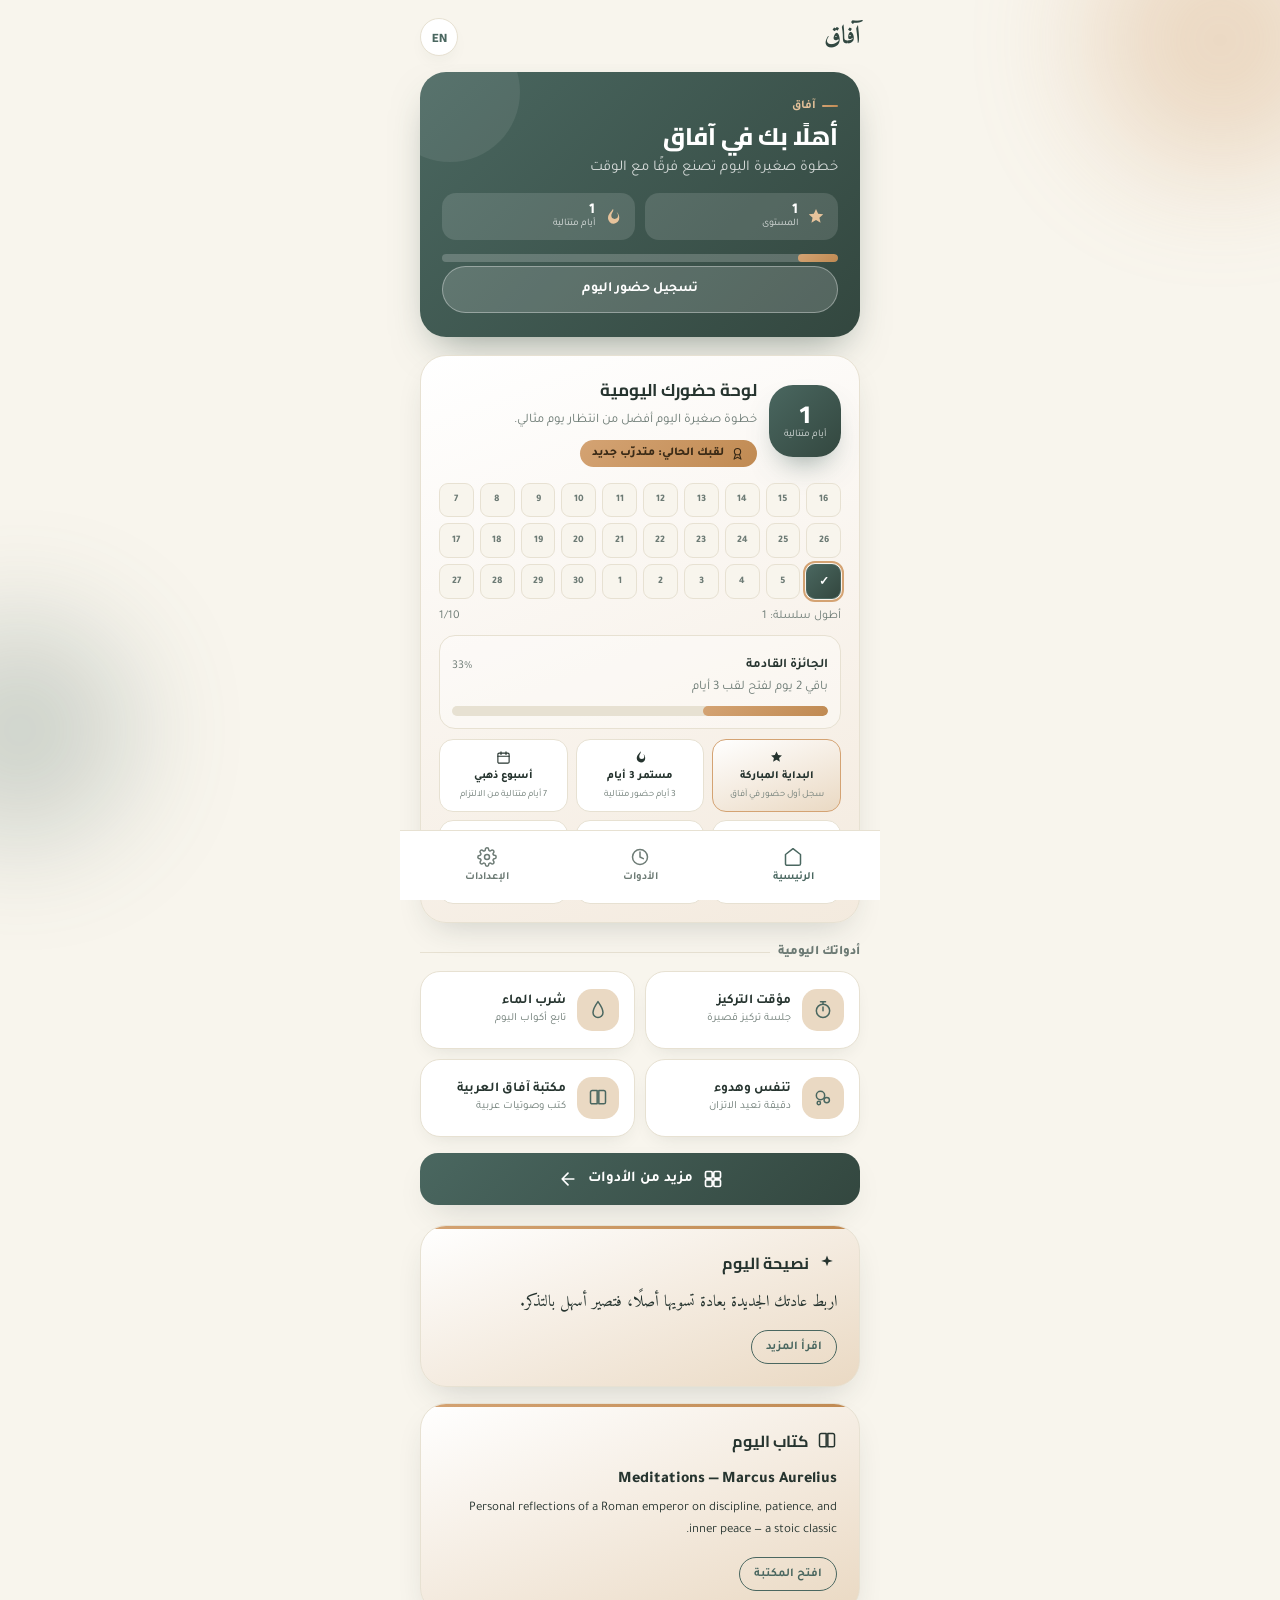
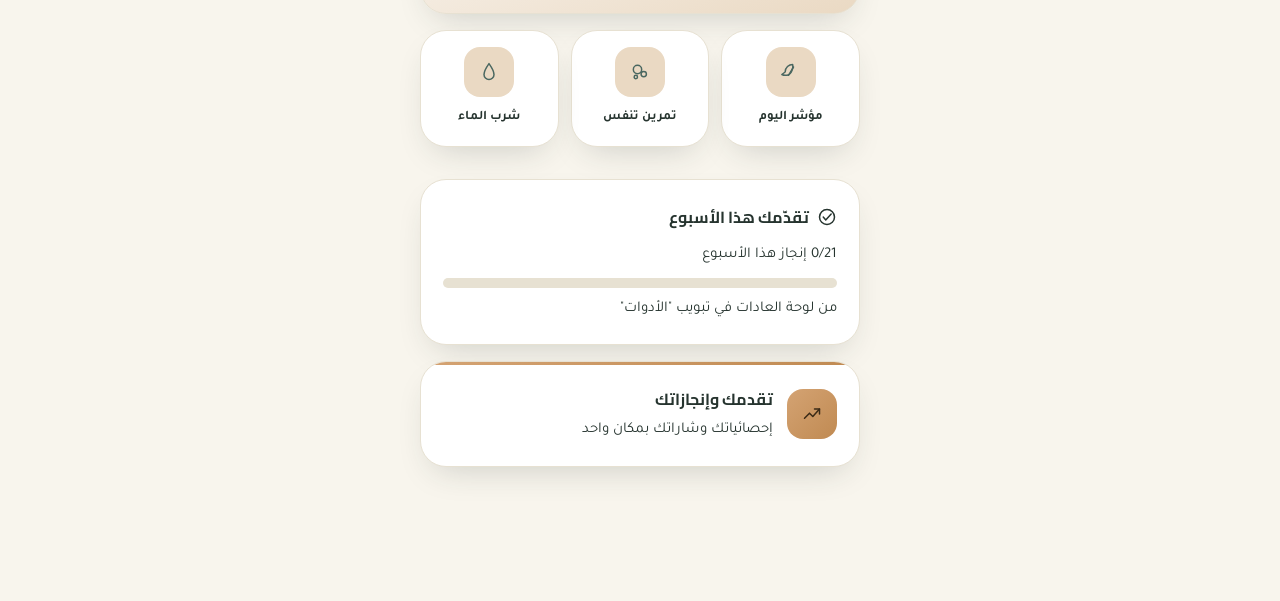
==== commit 1e156cdc: "AdMob integration, back-button repair, placeholder cleanup, and More Tools button - Fixed phone's na" ====
--- a/app/src/main/assets/web/index.html
+++ b/app/src/main/assets/web/index.html
@@ -139,7 +139,41 @@
   .entry-item{ border:1px solid var(--border); border-radius:var(--radius-sm); padding:12px 14px; margin-bottom:8px; background:var(--surface); }
   .entry-item .date{ font-size:11px; color:var(--text-secondary); margin-bottom:4px; }
 
-  .ad-placeholder{ height:58px; border:1.5px dashed var(--border); border-radius:var(--radius-sm); display:flex; align-items:center; justify-content:center; color:var(--text-secondary); font-size:12px; margin:14px 0; }
+  .more-tools-btn {
+    display: flex;
+    align-items: center;
+    justify-content: center;
+    gap: 10px;
+    background: var(--primary-grad);
+    color: #FFFFFF;
+    border: none;
+    border-radius: var(--radius-md);
+    padding: 16px 24px;
+    font-family: 'Tajawal', sans-serif;
+    font-weight: 700;
+    font-size: 15px;
+    cursor: pointer;
+    box-shadow: var(--shadow);
+    transition: transform .15s ease, background .15s ease;
+    width: 100%;
+    margin-top: 14px;
+    margin-bottom: 20px;
+    box-sizing: border-box;
+  }
+  .more-tools-btn:active {
+    transform: scale(0.97);
+  }
+  .more-tools-btn .icon {
+    width: 20px;
+    height: 20px;
+    stroke: currentColor;
+    fill: none;
+    stroke-width: 2;
+    transition: transform .2s ease;
+  }
+  html[lang="ar"] .more-tools-btn .icon-arrow {
+    transform: rotate(180deg);
+  }
 
   .settings-row{ display:flex; align-items:center; justify-content:space-between; gap:10px;}
   .switch{ position:relative; width:50px; height:28px; flex-shrink:0;}
@@ -416,100 +450,6 @@
   .library-card.arabic-priority{border-right:4px solid var(--accent);}
   html[lang="en"] .library-card.arabic-priority{border-right:1px solid var(--border);border-left:4px solid var(--accent);}
 
-  /* ===== Light Success Celebration ===== */
-  @keyframes confetti-fall {
-    0% { transform: translateY(-100%) rotate(0deg); opacity: 1; }
-    100% { transform: translateY(100vh) rotate(360deg); opacity: 0; }
-  }
-  .confetti-piece {
-    position: fixed;
-    top: -20px;
-    width: 8px;
-    height: 8px;
-    border-radius: 50%;
-    z-index: 9999;
-    pointer-events: none;
-    animation: confetti-fall 2.2s linear forwards;
-  }
-
-  /* ===== Interactive Growth Tree and Grid ===== */
-  .home-interactive-tool-grid {
-    display: grid;
-    grid-template-columns: repeat(2, 1fr);
-    gap: 12px;
-    margin-top: 14px;
-  }
-  .interactive-tool-card {
-    background: var(--surface);
-    border: 1px solid var(--border);
-    border-radius: 24px;
-    padding: 16px;
-    display: flex;
-    flex-direction: column;
-    align-items: flex-start;
-    text-align: right;
-    cursor: pointer;
-    box-shadow: var(--shadow-soft);
-    transition: all 0.3s cubic-bezier(0.4, 0, 0.2, 1);
-    position: relative;
-    overflow: hidden;
-  }
-  html[lang="en"] .interactive-tool-card {
-    text-align: left;
-    align-items: flex-start;
-  }
-  .interactive-tool-card:hover, .interactive-tool-card:active {
-    transform: translateY(-4px) scale(1.02);
-    box-shadow: var(--shadow);
-    border-color: var(--accent);
-  }
-  .interactive-tool-card::after {
-    content: '';
-    position: absolute;
-    top: -50%;
-    left: -50%;
-    width: 200%;
-    height: 200%;
-    background: radial-gradient(circle, rgba(212,163,115,0.06) 0%, transparent 60%);
-    opacity: 0;
-    transition: opacity 0.3s;
-  }
-  .interactive-tool-card:hover::after, .interactive-tool-card:active::after {
-    opacity: 1;
-  }
-  .tool-icon-wrap {
-    width: 44px;
-    height: 44px;
-    border-radius: 16px;
-    display: flex;
-    align-items: center;
-    justify-content: center;
-    margin-bottom: 12px;
-    background: var(--accent-soft);
-    color: var(--primary);
-    transition: transform 0.3s;
-  }
-  .interactive-tool-card:hover .tool-icon-wrap {
-    transform: rotate(8deg) scale(1.1);
-  }
-  .interactive-tool-card h4 {
-    margin: 0 0 4px;
-    font-family: 'Cairo', sans-serif;
-    font-size: 14px;
-    font-weight: 800;
-    color: var(--text-primary);
-  }
-  .interactive-tool-card p {
-    margin: 0;
-    font-size: 11px;
-    color: var(--text-secondary);
-    line-height: 1.4;
-  }
-  @media(max-width:380px){
-    .home-interactive-tool-grid {
-      grid-template-columns: 1fr;
-    }
-  }
 </style>
 </head>
 <body>
@@ -613,8 +553,6 @@
       <div class="quick-icon" style="margin:0; background:var(--gold-grad); color:#3A2A16;"><svg class="icon" viewBox="0 0 24 24"><use href="#i-trending"></use></svg></div>
       <div><h3 style="margin:0 0 3px;" data-i18n="progress_achievements">تقدمك وإنجازاتك</h3><p class="muted" style="margin:0;" data-i18n="stats_badges_one_place">إحصائياتك وشاراتك بمكان واحد</p></div>
     </div>
-
-    <div class="ad-placeholder" data-i18n="ad_placeholder">مكان إعلان لاحقًا</div>
   </div>
 
   <!-- ===== TOOLS LIST ===== -->
@@ -707,12 +645,6 @@
     </div>
 
     <div class="card">
-      <h3 data-i18n="notification_test_title">اختبار الإشعارات</h3>
-      <p class="muted" data-i18n="notification_test_desc">قم باختبار نظام الإشعارات والتذكير المحلي وحالة الصلاحيات.</p>
-      <button class="btn btn-outline" onclick="go('notification-test')" data-i18n="go_test_notifications">فتح شاشة الاختبار</button>
-    </div>
-
-    <div class="card">
       <h3 data-i18n="legal_disclaimer">التنويه القانوني</h3>
       <p id="legalText" style="display:none;" data-i18n="legal_text">تطبيق آفاق مخصص لتطوير نمط الحياة، التأمل الذاتي، وبناء العادات اليومية. لا يقدم التطبيق تشخيصًا طبيًا أو علاجًا نفسيًا، ولا يغني عن استشارة مختص عند الحاجة.</p>
       <button class="btn btn-outline" id="legalBtn" onclick="showLegal()" data-i18n="show_disclaimer">عرض التنويه</button>
@@ -720,87 +652,6 @@
     <div class="card"><h3 data-i18n="privacy_policy">سياسة الخصوصية</h3><p class="muted" data-i18n="privacy_note">بياناتك تُحفظ محليًا على جهازك فقط، ويمكنك قراءة سياسة الخصوصية الكاملة من الزر أدناه.</p><a class="btn btn-outline privacy-open-btn" href="privacy.html" target="_self" rel="noopener" data-i18n="open_privacy_policy">عرض سياسة الخصوصية الكاملة</a></div>
     <div class="card"><h3 data-i18n="local_data">البيانات المحلية</h3><p class="muted" style="margin-bottom:14px;" data-i18n="local_data_note">يمكنك مسح كل بيانات التطبيق المحفوظة على هذا الجهاز.</p><button class="btn btn-outline" onclick="clearAllData()" data-i18n="clear_data_btn">مسح البيانات المحلية</button></div>
     <div class="card"><h3 data-i18n="about_app">عن التطبيق</h3><p class="muted" data-i18n="app_version">آفاق | تطوير الحياة — الإصدار 3.0.0</p></div>
-  </div>
-
-  <!-- ===== NOTIFICATION TEST SCREEN ===== -->
-  <div class="screen" id="screen-notification-test">
-    <h1 class="hero-title" data-i18n="notification_test_title">اختبار الإشعارات</h1>
-    <p class="hero-sub" data-i18n="notification_test_sub">تأكد من عمل التنبيهات وصلاحيات الوصول على جهازك</p>
-
-    <div class="card">
-      <h3 data-i18n="permission_status">حالة صلاحية الإشعارات</h3>
-      <div id="notif-permission-status" style="font-weight: bold; font-size: 16px; margin-bottom: 12px; color: var(--accent);">مجهول</div>
-      <button class="btn btn-primary btn-block" onclick="requestTestPermission()" data-i18n="request_permission_btn">طلب صلاحية الإشعارات</button>
-    </div>
-
-    <div class="card">
-      <h3 data-i18n="test_actions">عمليات الاختبار</h3>
-      <div class="btn-row" style="flex-direction: column; gap: 10px;">
-        <button class="btn btn-gold btn-block" onclick="triggerImmediateNotification()" data-i18n="test_immediate_btn">إرسال إشعار فوري</button>
-        <button class="btn btn-outline btn-block" onclick="triggerDelayedNotification()" data-i18n="test_delayed_btn">إرسال إشعار بعد 10 ثوانٍ</button>
-      </div>
-      <p class="muted" style="margin-top: 10px;" data-i18n="test_delayed_note">تنبيه: عند الضغط على زر (بعد 10 ثوانٍ)، يمكنك إغلاق التطبيق فوراً للتأكد من وصول التنبيه والتطبيق مغلق!</p>
-    </div>
-  </div>
-
-  <!-- ===== DECISION WHEEL SCREEN ===== -->
-  <div class="screen" id="screen-decision-wheel">
-    <h1 class="hero-title" data-i18n="decision_wheel_title">عجلة القرارات</h1>
-    <p class="hero-sub" data-i18n="decision_wheel_sub">اترك القرار للعجلة لتنظيم حيرتك بين الخيارات</p>
-
-    <div class="card" style="text-align: center;">
-      <div style="position: relative; display: inline-block; margin-bottom: 16px;">
-        <div style="position: absolute; top: -15px; left: 50%; transform: translateX(-50%); width: 0; height: 0; border-left: 12px solid transparent; border-right: 12px solid transparent; border-top: 18px solid var(--accent); z-index: 10;"></div>
-        <canvas id="decisionWheelCanvas" width="280" height="280" style="background: transparent; border-radius: 50%; box-shadow: var(--shadow);"></canvas>
-      </div>
-
-      <button class="btn btn-gold btn-block" id="spinWheelBtn" onclick="spinDecisionWheel()" data-i18n="spin_btn">أطلق العجلة! 🌀</button>
-    </div>
-
-    <div class="card">
-      <h3 data-i18n="wheel_options">خياراتك في العجلة</h3>
-      <textarea id="wheelOptionsInput" placeholder="اكتب الخيارات هنا، خيار في كل سطر..." style="min-height: 80px; margin-bottom: 12px;"></textarea>
-      <button class="btn btn-outline btn-block btn-sm" onclick="saveWheelOptions()" data-i18n="update_wheel_btn">تحديث العجلة</button>
-    </div>
-  </div>
-
-  <!-- ===== 7-DAY CHALLENGE SCREEN ===== -->
-  <div class="screen" id="screen-challenge-7">
-    <h1 class="hero-title" data-i18n="challenge_7_title">تحدي 7 أيام</h1>
-    <p class="hero-sub" data-i18n="challenge_7_sub">مسار يومي ملتزم لمدة أسبوع لبناء انضباط حديدي</p>
-
-    <div id="challenge7DaysProgress" class="card" style="background: linear-gradient(160deg, var(--surface), var(--accent-soft)); text-align: center;">
-      <h3 style="justify-content: center;" id="challenge7ProgressTitle">تقدم التحدي: 0/7 أيام</h3>
-      <div class="progress-track" style="margin-top: 10px; margin-bottom: 14px;"><div class="progress-fill" id="challenge7ProgressFill" style="width:0%"></div></div>
-    </div>
-
-    <div id="challenge7DaysGrid" style="display: flex; flex-direction: column; gap: 12px;"></div>
-  </div>
-
-  <!-- ===== HABIT GENERATOR SCREEN ===== -->
-  <div class="screen" id="screen-habit-generator">
-    <h1 class="hero-title" data-i18n="habit_generator_title">مولد العادات</h1>
-    <p class="hero-sub" data-i18n="habit_generator_sub">اكتشف عادات عملية مجهزة بحلقات المحفز والمكافأة وأضفها لعاداتك فوراً</p>
-
-    <div class="card" style="text-align: center;">
-      <p style="margin-bottom: 12px; font-weight: 700;" data-i18n="select_gen_category">اختر المجال الذي تود التركيز عليه:</p>
-      <div class="chip-row" style="justify-content: center; margin-bottom: 16px;" id="generatorCategoryChips">
-        <button class="btn-chip active" id="gen-cat-health" onclick="selectGeneratorCategory('health')" data-i18n="health_field">الصحة والجسد</button>
-        <button class="btn-chip" id="gen-cat-focus" onclick="selectGeneratorCategory('focus')" data-i18n="focus_field">التركيز والعمل</button>
-        <button class="btn-chip" id="gen-cat-calm" onclick="selectGeneratorCategory('calm')" data-i18n="calm_field">الهدوء والوعي</button>
-      </div>
-      <button class="btn btn-gold btn-block" onclick="generateRandomHabit()" data-i18n="generate_habit_btn">توليد عادة جديدة 🎲</button>
-    </div>
-
-    <div class="card accented" id="generatedHabitCard" style="display:none; text-align: right;">
-      <h3 style="color: var(--primary); font-size: 16px;" id="genHabitName">اسم العادة</h3>
-      <div class="habit-loop" style="margin: 14px 0;">
-        <div class="loop-box"><b data-i18n="cue">المحفز</b><span id="genHabitCue">بعد القهوة</span></div>
-        <div class="loop-box"><b data-i18n="routine_act">الفعل</b><span id="genHabitAction">قراءة صفحة</span></div>
-        <div class="loop-box"><b data-i18n="reward">المكافأة</b><span id="genHabitReward">كوب قهوة</span></div>
-      </div>
-      <button class="btn btn-primary btn-block" onclick="addGeneratedToCustomHabits()" data-i18n="add_generated_btn">إضافة هذه العادة لجدولي ✅</button>
-    </div>
   </div>
 
   <!-- ===== DAILY TIP ===== -->
@@ -814,7 +665,6 @@
       <button class="btn btn-outline btn-sm" onclick="event.stopPropagation(); shareTip();" data-i18n="share">مشاركة</button>
     </div>
     <div id="savedTipsWrap"></div>
-    <div class="ad-placeholder" data-i18n="ad_placeholder">مكان إعلان لاحقًا</div>
   </div>
 
   <!-- ===== AFFIRMATIONS ===== -->
@@ -1093,7 +943,6 @@
       <div class="heatmap" id="activityHeatmap"></div>
     </div>
     <button class="btn btn-outline btn-block" onclick="go('achievements')" data-i18n="view_achievements_btn">عرض الإنجازات والشارات</button>
-    <div class="ad-placeholder" data-i18n="ad_placeholder">مكان إعلان لاحقًا</div>
   </div>
 
   <!-- ===== ACHIEVEMENTS ===== -->
@@ -1137,7 +986,7 @@
     level: 'المستوى', streak_days: 'أيام متتالية', checkin_btn: 'تسجيل حضور اليوم', tip_of_day: 'نصيحة اليوم',
     read_more: 'اقرأ المزيد', mood_indicator: 'مؤشر اليوم', breathing_exercise: 'تمرين تنفس', water_tracking: 'شرب الماء',
     weekly_progress: 'تقدّمك هذا الأسبوع', from_habit_board: 'من لوحة العادات في تبويب "الأدوات"', progress_achievements: 'تقدمك وإنجازاتك',
-    stats_badges_one_place: 'إحصائياتك وشاراتك بمكان واحد', ad_placeholder: 'مكان إعلان لاحقًا', tools: 'الأدوات',
+    stats_badges_one_place: 'إحصائياتك وشاراتك بمكان واحد', tools: 'الأدوات',
     tools_sub: 'مجموعة أدوات لمساعدتك يومًا بعد يوم', daily_inspiration: 'الإلهام اليومي', tip_of_day_sub: 'بطاقة نصيحة يومية ملهمة',
     daily_affirmations: 'التأكيدات اليومية', daily_affirmations_sub: 'عبارات إيجابية تعزز ثقتك', micro_challenge: 'تحدي صغير',
     micro_challenge_sub: 'خطوة بسيطة تقدر تسويها الآن', self_awareness: 'الوعي الذاتي', mood_indicator_sub: 'كيف تشعر الآن؟',
@@ -1151,31 +1000,6 @@
     long_term_growth: 'النمو طويل المدى', my_goals: 'أهدافي', my_goals_sub: 'أهداف كبيرة مقسّمة لخطوات',
     weekly_review: 'المراجعة الأسبوعية', weekly_review_sub: 'وقفة أسبوعية مع نفسك', reading_list: 'قائمة القراءة',
     reading_list_sub: 'تابع كتب تطوير الذات',
-    decision_wheel_title: 'عجلة القرارات',
-    decision_wheel_sub: 'اترك القرار للعجلة لتنظيم حيرتك بين الخيارات',
-    spin_btn: 'أطلق العجلة! 🌀',
-    wheel_options: 'خياراتك في العجلة',
-    update_wheel_btn: 'تحديث العجلة',
-    challenge_7_title: 'تحدي 7 أيام',
-    challenge_7_sub: 'مسار يومي ملتزم لمدة أسبوع لبناء انضباط حديدي',
-    habit_generator_title: 'مولد العادات',
-    habit_generator_sub: 'اكتشف عادات عملية مجهزة بحلقات المحفز والمكافأة وأضفها لعاداتك فوراً',
-    select_gen_category: 'اختر المجال الذي تود التركيز عليه:',
-    health_field: 'الصحة والجسد',
-    focus_field: 'التركيز والعمل',
-    calm_field: 'الهدوء والوعي',
-    generate_habit_btn: 'توليد عادة جديدة 🎲',
-    add_generated_btn: 'إضافة هذه العادة لجدولي ✅',
-    notification_test_title: 'اختبار الإشعارات',
-    notification_test_desc: 'قم باختبار نظام الإشعارات والتذكير المحلي وحالة الصلاحيات.',
-    go_test_notifications: 'فتح شاشة الاختبار',
-    notification_test_sub: 'تأكد من عمل التنبيهات وصلاحيات الوصول على جهازك',
-    permission_status: 'حالة صلاحية الإشعارات',
-    request_permission_btn: 'طلب صلاحية الإشعارات',
-    test_actions: 'عمليات الاختبار',
-    test_immediate_btn: 'إرسال إشعار فوري',
-    test_delayed_btn: 'إرسال إشعار بعد 10 ثوانٍ',
-    test_delayed_note: 'تنبيه: عند الضغط على زر (بعد 10 ثوانٍ)، يمكنك إغلاق التطبيق فوراً للتأكد من وصول التنبيه والتطبيق مغلق!',
     afaq_library: 'مكتبة آفاق', afaq_library_sub: 'كتب وكتب صوتية لتطوير الذات والنجاح', experience_onboarding: 'تهيئة تجربتك', experience_onboarding_sub: 'اختر مجالاتك وأول هدف لك',
     custom_habit_builder: 'بناء عادة مخصصة', custom_habit_builder_sub: 'حلقة العادة: محفز، فعل، مكافأة', life_areas: 'مجالات الحياة',
     life_areas_sub: 'تقييم شامل للمجالات الأساسية', tips_library: 'مكتبة النصائح', tips_library_sub: '30+ نصيحة عملية حسب التصنيف',
@@ -1229,7 +1053,7 @@
     level: 'Level', streak_days: 'Streak Days', checkin_btn: 'Log Today Attendance', tip_of_day: 'Tip of the Day',
     read_more: 'Read More', mood_indicator: 'Daily Mood', breathing_exercise: 'Breathing Exercise', water_tracking: 'Water Tracker',
     weekly_progress: 'Your Progress This Week', from_habit_board: 'From habit board in tools tab', progress_achievements: 'Progress & Achievements',
-    stats_badges_one_place: 'Your stats and badges in one place', ad_placeholder: 'Advertisement space', tools: 'Tools',
+    stats_badges_one_place: 'Your stats and badges in one place', tools: 'Tools',
     tools_sub: 'A toolkit to help you day by day', daily_inspiration: 'Daily Inspiration', tip_of_day_sub: 'An inspiring daily tip card',
     daily_affirmations: 'Daily Affirmations', daily_affirmations_sub: 'Positive phrases to boost your confidence', micro_challenge: 'Micro Challenge',
     micro_challenge_sub: 'A simple step you can do right now', self_awareness: 'Self-Awareness', mood_indicator_sub: 'How are you feeling right now?',
@@ -1243,31 +1067,6 @@
     long_term_growth: 'Long-term Growth', my_goals: 'My Goals', my_goals_sub: 'Big goals divided into steps',
     weekly_review: 'Weekly Review', weekly_review_sub: 'A weekly pause with yourself', reading_list: 'Reading List',
     reading_list_sub: 'Track self-development books',
-    decision_wheel_title: 'Decision Wheel',
-    decision_wheel_sub: 'Let the wheel make a random choice to resolve your indecision',
-    spin_btn: 'Spin the Wheel! 🌀',
-    wheel_options: 'Your Options on the Wheel',
-    update_wheel_btn: 'Update Wheel',
-    challenge_7_title: '7-Day Challenge',
-    challenge_7_sub: 'A daily committed path for a week to build solid discipline',
-    habit_generator_title: 'Habit Generator',
-    habit_generator_sub: 'Discover practical habits designed with cue and reward loops and add them instantly',
-    select_gen_category: 'Choose your focus area:',
-    health_field: 'Health & Body',
-    focus_field: 'Focus & Career',
-    calm_field: 'Calm & Awareness',
-    generate_habit_btn: 'Generate a Habit 🎲',
-    add_generated_btn: 'Add Habit to My Board ✅',
-    notification_test_title: 'Notification Test',
-    notification_test_desc: 'Test the local notification & reminder system and check permission status.',
-    go_test_notifications: 'Open Notification Test',
-    notification_test_sub: 'Verify alerts and permissions on your device',
-    permission_status: 'Notification Permission Status',
-    request_permission_btn: 'Request Notification Permission',
-    test_actions: 'Test Actions',
-    test_immediate_btn: 'Send Immediate Notification',
-    test_delayed_btn: 'Send Notification after 10 seconds',
-    test_delayed_note: 'Note: After clicking (after 10 seconds), you can close the app immediately to verify notifications work when closed!',
     afaq_library: 'Afaq Library', afaq_library_sub: 'Books and audiobooks for growth and success', experience_onboarding: 'Setup Experience', experience_onboarding_sub: 'Choose your areas and first goal',
     custom_habit_builder: 'Custom Habit Builder', custom_habit_builder_sub: 'Habit loop: cue, routine, reward', life_areas: 'Life Areas',
     life_areas_sub: 'Comprehensive assessment of core areas', tips_library: 'Tips Library', tips_library_sub: '30+ practical tips by category',
@@ -1416,8 +1215,8 @@
 };
 
 const SCREEN_TITLES = {
-  ar: {home:'آفاق', tools:'الأدوات', settings:'الإعدادات', 'daily-tip':'نصيحة اليوم', affirmations:'التأكيدات اليومية', mood:'مؤشر اليوم', breathing:'تمرين التنفس', reflection:'سؤال للتأمل', gratitude:'دفتر الامتنان', challenge:'تحدي صغير', wheel:'عجلة الحياة', pomodoro:'مؤقت التركيز', water:'متتبع الماء', habit:'لوحة العادات', matrix:'مصفوفة الأولويات', routine:'روتين يومي', journal:'المفكرة اليومية', goals:'أهدافي', weekly:'المراجعة الأسبوعية', reading:'قائمة القراءة', stats:'إحصائياتك', achievements:'إنجازاتك', onboarding:'تهيئة تجربتك', 'habit-builder':'بناء عادة مخصصة', 'life-areas':'مجالات الحياة', 'tips-library':'مكتبة النصائح', programs:'برامج 14 يوم', 'notification-test':'اختبار الإشعارات', 'decision-wheel':'عجلة القرارات', 'challenge-7':'تحدي 7 أيام', 'habit-generator':'مولد العادات'},
-  en: {home:'Afaq Home', tools:'Growth Tools', settings:'Settings Panel', 'daily-tip':'Daily Insight', affirmations:'Affirmations', mood:'Mood Indicator', breathing:'Breathing Zen', reflection:'Self Reflection', gratitude:'Gratitude Ledger', challenge:'Micro Challenge', wheel:'Wheel of Life', pomodoro:'Focus Matrix', water:'Hydration Tracker', habit:'Habit Board', matrix:'Eisenhower Matrix', routine:'Daily Routines', journal:'Personal Diary', goals:'Strategic Goals', weekly:'Weekly Audit', reading:'Reading Archive', stats:'Analytics Dashboard', achievements:'Milestones', onboarding:'Onboarding Setup', 'habit-builder':'Habit Loop Architect', 'life-areas':'Life Spheres', 'tips-library':'Knowledge Vault', programs:'14-Day Micro-Courses', 'notification-test':'Notification Test', 'decision-wheel':'Decision Wheel', 'challenge-7':'7-Day Challenge', 'habit-generator':'Habit Generator'}
+  ar: {home:'آفاق', tools:'الأدوات', settings:'الإعدادات', 'daily-tip':'نصيحة اليوم', affirmations:'التأكيدات اليومية', mood:'مؤشر اليوم', breathing:'تمرين التنفس', reflection:'سؤال للتأمل', gratitude:'دفتر الامتنان', challenge:'تحدي صغير', wheel:'عجلة الحياة', pomodoro:'مؤقت التركيز', water:'متتبع الماء', habit:'لوحة العادات', matrix:'مصفوفة الأولويات', routine:'روتين يومي', journal:'المفكرة اليومية', goals:'أهدافي', weekly:'المراجعة الأسبوعية', reading:'قائمة القراءة', stats:'إحصائياتك', achievements:'إنجازاتك', onboarding:'تهيئة تجربتك', 'habit-builder':'بناء عادة مخصصة', 'life-areas':'مجالات الحياة', 'tips-library':'مكتبة النصائح', programs:'برامج 14 يوم'},
+  en: {home:'Afaq Home', tools:'Growth Tools', settings:'Settings Panel', 'daily-tip':'Daily Insight', affirmations:'Affirmations', mood:'Mood Indicator', breathing:'Breathing Zen', reflection:'Self Reflection', gratitude:'Gratitude Ledger', challenge:'Micro Challenge', wheel:'Wheel of Life', pomodoro:'Focus Matrix', water:'Hydration Tracker', habit:'Habit Board', matrix:'Eisenhower Matrix', routine:'Daily Routines', journal:'Personal Diary', goals:'Strategic Goals', weekly:'Weekly Audit', reading:'Reading Archive', stats:'Analytics Dashboard', achievements:'Milestones', onboarding:'Onboarding Setup', 'habit-builder':'Habit Loop Architect', 'life-areas':'Life Spheres', 'tips-library':'Knowledge Vault', programs:'14-Day Micro-Courses'}
 };
 
 /* ===== Navigation Core Engine ===== */
@@ -1450,31 +1249,12 @@
     goals:renderGoals, weekly:renderWeekly, reading:renderReading, 
     stats:renderStats, achievements:renderAchievements, onboarding:renderOnboarding, 
     'habit-builder':renderHabitBuilder, 'life-areas':renderLifeAreas, 
-    'tips-library':renderTipsLibrary, programs:renderPrograms,
-    'notification-test':renderNotificationTest,
-    'decision-wheel':renderDecisionWheel,
-    'challenge-7':renderChallenge7,
-    'habit-generator':generateRandomHabit
+    'tips-library':renderTipsLibrary, programs:renderPrograms
   };
   if(renderers[name]) renderers[name]();
 }
 
 function goBack(){ if(navStack.length>1){ navStack.pop(); showScreen(navStack[navStack.length-1]); } }
-
-window.onAndroidBack = function() {
-  if (navStack.length > 1) {
-    goBack();
-  } else {
-    const currentTab = navStack[0];
-    if (currentTab === 'home') {
-      if (window.AfaqAndroid && typeof window.AfaqAndroid.exitApp === 'function') {
-        window.AfaqAndroid.exitApp();
-      }
-    } else {
-      goTab('home');
-    }
-  }
-};
 function goTab(tab){ navStack=[tab]; showScreen(tab); document.querySelectorAll('.nav-btn').forEach(b=>b.classList.toggle('active', b.dataset.tab===tab)); if(tab==='home') renderHome(); setTimeout(translateVisibleScreen,0); }
 
 let toastTimer;
@@ -1494,6 +1274,10 @@
   const nextLang = current === 'ar' ? 'en' : 'ar';
   setData(K.LANG, nextLang);
   
+  if (window.AfaqAndroid && typeof window.AfaqAndroid.updateLanguage === 'function') {
+    window.AfaqAndroid.updateLanguage(nextLang);
+  }
+
   // تحديث اتجاهات ومواصفات الصفحة الأساسية
   document.documentElement.lang = nextLang;
   document.documentElement.dir = nextLang === 'ar' ? 'rtl' : 'ltr';
@@ -1593,7 +1377,7 @@
   setData(K.ACTIVITY_LOG, log);
   updateStreakOnce();
 }
-function reward(xp){ logActivity(); addXP(xp); if (typeof afaqTriggerConfetti === 'function') afaqTriggerConfetti(); }
+function reward(xp){ logActivity(); addXP(xp); }
 function updateHeroStats(){
   const lang = currentLang();
   const xp=getData(K.XP,0); const {level, progress}=levelInfo(xp);
@@ -1655,23 +1439,6 @@
   const sni = getData(K.SMART_NOTIFY_INT, "90");
   const sniv = document.getElementById('smartNotifyInterval'); if(sniv) sniv.value = sni;
 }
-function updateAndroidDailyReminder() {
-  if (window.AfaqAndroid) {
-    const r = getData(K.REMINDER, {enabled:false, time:'20:00'});
-    window.AfaqAndroid.cancelRepeatingReminder();
-    if (r.enabled && r.time) {
-      const parts = r.time.split(':');
-      if (parts.length === 2) {
-        const hour = parseInt(parts[0], 10);
-        const minute = parseInt(parts[1], 10);
-        const title = currentLang() === 'ar' ? 'آفاق يذكّرك 🌿' : 'Afaq Reminder 🌿';
-        const body = currentLang() === 'ar' ? 'خذ لحظة لنفسك اليوم' : 'Take a quiet moment for yourself today.';
-        window.AfaqAndroid.scheduleRepeatingReminder(hour, minute, title, body);
-      }
-    }
-  }
-}
-
 function toggleReminder(){
   const enabled = document.getElementById('reminderToggle').checked;
   const r = getData(K.REMINDER, {enabled:false, time:'20:00'});
@@ -1685,13 +1452,11 @@
     if(reminderInterval) clearInterval(reminderInterval);
     showToast(currentLang() === 'ar' ? 'تم إيقاف التذكير' : 'Reminder Disabled');
   }
-  updateAndroidDailyReminder();
 }
 function saveReminderTime(){
   const r = getData(K.REMINDER, {enabled:false, time:'20:00'});
   r.time = document.getElementById('reminderTime').value;
   setData(K.REMINDER, r);
-  updateAndroidDailyReminder();
 }
 function sendAfaqNotification(title, body){
   if(window.AfaqAndroid && typeof window.AfaqAndroid.showNotification === 'function'){
@@ -2155,21 +1920,8 @@
 /* ===== Habit Board System ===== */
 function renderHabitScreen(){
   const lang = currentLang();
+  const pool = HABITS_DATA[lang];
   const selected = getData(K.HABITS_SEL, ['water', 'reading']);
-  const customList = getData(K.CUSTOM_HABITS, []);
-
-  const pool = [...HABITS_DATA[lang]];
-  customList.forEach((ch, index) => {
-    pool.push({
-      id: 'custom_' + index,
-      label: ch.name,
-      icon: 'star',
-      isCustom: true,
-      cue: ch.cue,
-      reward: ch.reward,
-      category: ch.category
-    });
-  });
   
   // رندرة قائمة الاختيارات العلوية
   let pickHtml = '';
@@ -2186,57 +1938,17 @@
   // رندرة لوحة أيام الأسبوع التفاعلية لكل عادة منتقاة
   let boardHtml = '';
   const prog = getData(K.HABIT_PROG, {});
-
   selected.forEach(hId => {
     const meta = pool.find(item => item.id === hId) || pool[0];
-    if (!meta) return;
-
-    // حساب السلسلة المتتالية Streak
-    let streak = 0;
-    const days = (prog[hId] && prog[hId].days) || {};
-    for (let i = 0; i < 365; i++) {
-      const key = dateKeyOffset(i);
-      if (days[key]) {
-        streak++;
-      } else {
-        if (i === 0) continue;
-        break;
-      }
-    }
-
-    boardHtml += `<div class="habit-board-card" style="background: var(--surface); border: 1px solid var(--border); border-radius: var(--radius-md); padding: 16px; margin-bottom: 12px; box-shadow: var(--shadow-soft);">`;
-    boardHtml += `
-      <div style="display: flex; justify-content: space-between; align-items: center; margin-bottom: 10px;">
-        <div style="display: flex; align-items: center; gap: 8px; font-weight: bold; color: var(--primary-dark);">
-          ${ic(meta.icon,'icon-sm')} <span>${meta.label}</span>
-        </div>
-        <div style="display: flex; align-items: center; gap: 4px; font-size: 12px; font-weight: bold; color: var(--accent);">
-          ${ic('flame','icon-sm')} ${lang==='ar'?'سلسلة:':'Streak:'} ${streak}
-        </div>
-      </div>
-    `;
-
-    boardHtml += `<div class="hb-days" style="display: flex; gap: 6px;">`;
+    boardHtml += `<div class="habit-board-row"><div class="hb-label">${ic(meta.icon,'icon-sm')} <span>${meta.label}</span></div><div class="hb-days">`;
     for(let i=6; i>=0; i--){
       const kOffset = dateKeyOffset(i);
-      const isDone = days[kOffset] ? 'done' : '';
+      const isDone = (prog[hId] && prog[hId].days && prog[hId].days[kOffset]) ? 'done' : '';
       const isToday = i === 0 ? 'today' : '';
-      boardHtml += `<div class="hb-day ${isDone} ${isToday}" style="flex:1; aspect-ratio:1; border-radius:10px; display:flex; align-items:center; justify-content:center; font-size:11px; cursor:pointer;" onclick="toggleHabitsLogDay('${hId}','${kOffset}')">${isToday?'★':dayLabel(i)}</div>`;
+      boardHtml += `<div class="hb-day ${isDone} ${isToday}" onclick="toggleHabitsLogDay('${hId}','${kOffset}')">${isToday?'★':dayLabel(i)}</div>`;
     }
-    boardHtml += `</div>`;
-
-    if (meta.isCustom && meta.cue) {
-      boardHtml += `
-        <div style="margin-top: 10px; padding-top: 8px; border-top: 1.5px dashed var(--border); font-size: 11px; color: var(--text-secondary); display: flex; flex-direction: column; gap: 2px;">
-          <div><b>${lang==='ar'?'المحفز:':'Cue:'}</b> ${meta.cue}</div>
-          <div><b>${lang==='ar'?'المكافأة:':'Reward:'}</b> ${meta.reward || (lang==='ar'?'علامة إنجاز':'Checkmark')}</div>
-        </div>
-      `;
-    }
-
-    boardHtml += `</div>`;
+    boardHtml += `</div></div>`;
   });
-
   document.getElementById('habitBoardWrap').innerHTML = boardHtml;
 }
 function toggleSelectHabitRow(id){
@@ -2865,80 +2577,6 @@
   const en=['Today’s consistency builds tomorrow’s stronger you.','Every check mark proves you kept going.','A small step today beats waiting for a perfect day.','You are building a habit, not just a number.'];
   return (lang==='ar'?ar:en)[new Date().getDate()%4];
 }
-function afaqGetGrowthTreeSVG(level, progress) {
-  let svg = `<svg viewBox="0 0 200 200" style="width:140px; height:140px; display:block; margin:0 auto;" class="growth-tree-svg">`;
-  svg += `<style>
-    .trunk { stroke: #5D4037; stroke-width: 6; stroke-linecap: round; fill: none; transition: all 0.5s ease; }
-    .branch { stroke: #5D4037; stroke-width: 4; stroke-linecap: round; fill: none; transition: all 0.5s ease; }
-    .leaf { fill: #4A6760; transition: all 0.5s ease; transform-origin: center; }
-    .leaf-gold { fill: #D4A373; transition: all 0.5s ease; transform-origin: center; }
-    .pot { fill: #8D6E63; }
-    .pot-rim { fill: #A1887F; }
-    @keyframes pulse-fruit {
-      0% { transform: scale(1); filter: drop-shadow(0 0 2px rgba(212,163,115,0.5)); }
-      50% { transform: scale(1.15); filter: drop-shadow(0 0 6px rgba(212,163,115,0.9)); }
-      100% { transform: scale(1); filter: drop-shadow(0 0 2px rgba(212,163,115,0.5)); }
-    }
-    .glowing-fruit { animation: pulse-fruit 2.5s infinite ease-in-out; }
-  </style>`;
-
-  svg += `<path class="pot" d="M 80 175 L 120 175 L 125 195 L 75 195 Z" />`;
-  svg += `<rect class="pot-rim" x="72" y="171" width="56" height="5" rx="2" />`;
-
-  if (level === 1) {
-    svg += `<path class="trunk" d="M 100 172 Q 98 155 102 142" />`;
-    svg += `<path class="leaf" d="M 102 142 Q 85 135 90 148 Q 98 148 102 142" />`;
-    svg += `<path class="leaf" d="M 102 142 Q 115 130 110 145 Q 104 148 102 142" />`;
-  } else if (level === 2) {
-    svg += `<path class="trunk" d="M 100 172 Q 96 145 100 120" />`;
-    svg += `<path class="branch" d="M 98 145 Q 85 135 78 138" />`;
-    svg += `<path class="leaf" d="M 78 138 Q 68 130 75 142 Q 80 142 78 138" />`;
-    svg += `<path class="branch" d="M 99 135 Q 115 125 122 130" />`;
-    svg += `<path class="leaf" d="M 122 130 Q 130 120 125 135 Q 118 135 122 130" />`;
-    svg += `<path class="leaf" d="M 100 120 Q 90 105 95 115 Z" />`;
-    svg += `<path class="leaf" d="M 100 120 Q 110 105 105 115 Z" />`;
-  } else if (level === 3) {
-    svg += `<path class="trunk" style="stroke-width:8;" d="M 100 172 C 95 140 105 110 100 90" />`;
-    svg += `<path class="branch" d="M 98 135 Q 80 125 65 130" />`;
-    svg += `<path class="leaf" d="M 65 130 Q 55 120 62 135 Z" />`;
-    svg += `<path class="branch" d="M 101 125 Q 120 110 135 115" />`;
-    svg += `<path class="leaf" d="M 135 115 Q 145 105 138 120 Z" />`;
-    svg += `<path class="branch" d="M 99 105 Q 80 90 85 75" />`;
-    svg += `<path class="leaf" d="M 85 75 Q 75 65 88 80 Z" />`;
-    svg += `<path class="leaf" d="M 100 90 C 85 75 115 75 100 90" />`;
-    svg += `<path class="leaf" d="M 100 90 Q 90 70 100 70 Q 110 70 100 90" />`;
-  } else if (level === 4) {
-    svg += `<path class="trunk" style="stroke-width:10;" d="M 100 172 C 92 130 108 95 100 75" />`;
-    svg += `<path class="branch" style="stroke-width:5;" d="M 97 125 Q 70 115 50 115" />`;
-    svg += `<circle cx="50" cy="115" r="14" fill="#4A6760" opacity="0.85" />`;
-    svg += `<circle cx="50" cy="115" r="5" class="glowing-fruit" fill="#D4A373" />`;
-    svg += `<path class="branch" style="stroke-width:5;" d="M 102 115 Q 130 100 145 105" />`;
-    svg += `<circle cx="145" cy="105" r="14" fill="#4A6760" opacity="0.85" />`;
-    svg += `<circle cx="145" cy="105" r="5" class="glowing-fruit" fill="#D4A373" />`;
-    svg += `<path class="branch" d="M 100 90 Q 80 75 80 60" />`;
-    svg += `<circle cx="80" cy="60" r="16" fill="#4A6760" opacity="0.85" />`;
-    svg += `<circle cx="100" cy="60" r="18" fill="#4A6760" opacity="0.85" />`;
-    svg += `<circle cx="120" cy="65" r="15" fill="#4A6760" opacity="0.85" />`;
-    svg += `<circle cx="100" cy="55" r="6" class="glowing-fruit" fill="#D4A373" />`;
-  } else {
-    svg += `<path class="trunk" style="stroke-width:12; stroke: #3e2723;" d="M 100 172 C 90 120 110 80 100 55" />`;
-    svg += `<circle cx="100" cy="55" r="28" fill="#3D5A53" />`;
-    svg += `<circle cx="70" cy="70" r="24" fill="#4A6760" />`;
-    svg += `<circle cx="130" cy="70" r="24" fill="#4A6760" />`;
-    svg += `<circle cx="65" cy="105" r="20" fill="#6C8981" />`;
-    svg += `<circle cx="135" cy="105" r="20" fill="#6C8981" />`;
-    svg += `<circle cx="100" cy="45" r="8" class="glowing-fruit" fill="#D4A373" />`;
-    svg += `<circle cx="70" cy="65" r="7" class="glowing-fruit" fill="#E7C39B" />`;
-    svg += `<circle cx="130" cy="65" r="7" class="glowing-fruit" fill="#E7C39B" />`;
-    svg += `<circle cx="65" cy="100" r="6" class="glowing-fruit" fill="#D4A373" />`;
-    svg += `<circle cx="135" cy="100" r="6" class="glowing-fruit" fill="#D4A373" />`;
-    svg += `<polygon points="100,15 103,24 112,24 105,29 107,38 100,32 93,38 95,29 88,24 97,24" fill="#D4A373" class="glowing-fruit" />`;
-  }
-
-  svg += `</svg>`;
-  return svg;
-}
-
 function renderAfaqDailyDashboard(){
   const lang=currentLang(); afaqMarkDailyVisit(); const snap=afaqStatsSnapshot(); const title=afaqCurrentTitle(snap,lang); const next=afaqNextReward(snap,lang);
   if(typeof updateHeroStats==='function') updateHeroStats();
@@ -2946,107 +2584,8 @@
   const cal=Array.from({length:30},(_,idx)=>{ const off=29-idx, key=dateKeyOffset(off), done=!!visits[key], today=off===0; return `<div class="daily-day ${done?'done':''} ${today?'today':''}" title="${key}">${done?'':new Date(key).getDate()}</div>`; }).join('');
   const unlocked=AFAQ_BADGES[lang].filter(b=>b.check(snap));
   const preview=AFAQ_BADGES[lang].slice(0,6).map(b=>`<div class="reward-mini ${b.check(snap)?'unlocked':''}">${ic(b.icon,'icon-sm')}<div class="r-title">${b.title}</div><div class="r-desc">${b.desc}</div></div>`).join('');
-  const labels={
-    ar:{
-      daily:'لوحة حضورك اليومية',days:'أيام متتالية',longest:'أطول سلسلة',title:'لقبك الحالي',next:'الجائزة القادمة',tools:'أدواتك التفاعلية السريعة',
-      focus:'مؤقت التركيز',water:'شرب الماء',breath:'تنفس وهدوء',library:'مكتبة آفاق',
-      habits:'لوحة العادات',gratitude:'دفتر الامتنان',decision:'عجلة القرارات',challenge:'تحدي 7 أيام',
-      focusSub:'جلسة تركيز قصيرة',waterSub:'تابع أكواب اليوم',breathSub:'دقيقة تعيد الاتزان',librarySub:'كتب وصوتيات مجانية',
-      habitsSub:'أنجز عاداتك وسجلها',gratitudeSub:'دون نعمك اليومية',decisionSub:'اختر قراراً عشوائياً',challengeSub:'تحدي يومي متكامل'
-    },
-    en:{
-      daily:'Your daily check-in board',days:'day streak',longest:'Longest streak',title:'Current title',next:'Next reward',tools:'Interactive Quick-Access Hub',
-      focus:'Focus Timer',water:'Water',breath:'Breathing',library:'Afaq Library',
-      habits:'Habits Tracker',gratitude:'Gratitude Ledger',decision:'Decision Wheel',challenge:'7-Day Challenge',
-      focusSub:'Start a focus session',waterSub:'Track today’s cups',breathSub:'One minute to reset',librarySub:'Free books and audio',
-      habitsSub:'Achieve your weekly habits',gratitudeSub:'Write down your blessings',decisionSub:'Spin for a random decision',challengeSub:'Daily step-by-step challenges'
-    }
-  }[lang];
-
-  const {level, progress}=levelInfo(snap.xp);
-
-  const html=`<div id="afaqHomeUpgrade">
-    <!-- ===== Elegant Personal Growth Tree Card ===== -->
-    <div class="card" style="background: linear-gradient(160deg, var(--surface), var(--bg)); text-align: center; border-radius: var(--radius-lg); position: relative; overflow: hidden; box-shadow: var(--shadow); border: 1px solid var(--border); padding: 22px; margin-bottom: 16px;">
-      <div style="margin: 0 auto 12px; position: relative; width: 140px; height: 140px;">
-        ${afaqGetGrowthTreeSVG(level, progress)}
-      </div>
-      <h3 style="justify-content: center; margin: 0 0 6px; font-family: 'Cairo', sans-serif; font-size: 18px; color: var(--primary-dark);">
-        ${lang === 'ar' ? 'شجرة نموك الشخصية 🌿' : 'Your Personal Growth Tree 🌿'}
-      </h3>
-      <p class="muted" style="font-size: 13px; line-height: 1.5; max-width: 320px; margin: 0 auto 14px;">
-        ${lang === 'ar'
-          ? `أنت في المستوى ${level}! تنمو شجرتك وتثمر أوراقاً وزهوراً ذهبية كلما سجلت تقدماً في عاداتك اليومية.`
-          : `You are at Level ${level}! Your tree grows and blooms golden fruits as you log your daily habits.`}
-      </p>
-      <div style="display: flex; gap: 8px; justify-content: center; align-items: center; background: var(--surface); padding: 8px 16px; border-radius: 99px; border: 1px solid var(--border); display: inline-flex;">
-        <span style="font-weight: bold; color: var(--accent); font-family: 'Cairo';">${snap.xp} XP</span>
-        <span style="color: var(--text-secondary);">|</span>
-        <span style="font-weight: 700; color: var(--primary);">${lang === 'ar' ? `المستوى ${level}` : `Level ${level}`}</span>
-      </div>
-    </div>
-
-    <!-- ===== Daily Attendance Dashboard ===== -->
-    <div id="afaqDailyDashboard" class="daily-dashboard-card">
-      <div class="daily-dashboard-head">
-        <div class="daily-streak-orb"><div class="num">${snap.streak}</div><div class="txt">${labels.days}</div></div>
-        <div class="daily-dashboard-copy"><h3>${labels.daily}</h3><p>${afaqMotivation(lang,snap.streak)}</p><span class="daily-title-pill">${ic('medal','icon-sm')} ${labels.title}: ${title}</span></div>
-      </div>
-      <div class="daily-calendar">${cal}</div>
-      <div class="daily-progress-row"><span class="muted">${labels.longest}: ${snap.longest}</span><span class="muted">${unlocked.length}/${AFAQ_BADGES[lang].length}</span></div>
-      <div class="next-reward-box">
-        <div class="daily-progress-row"><b style="font-size:13px">${labels.next}</b><span class="muted">${Math.round(next.pct)}%</span></div>
-        <p class="muted" style="margin:6px 0 8px">${next.label}</p>
-        <div class="progress-track"><div class="progress-fill" style="width:${next.pct}%"></div></div>
-      </div>
-      <div class="reward-preview-grid">${preview}</div>
-    </div>
-
-    <!-- ===== Interactive Quick-Access Hub ===== -->
-    <div class="section-heading">${labels.tools}</div>
-    <div class="home-interactive-tool-grid">
-      <div class="interactive-tool-card" onclick="go('pomodoro')">
-        <div class="tool-icon-wrap">${ic('stopwatch')}</div>
-        <h4>${labels.focus}</h4>
-        <p>${labels.focusSub}</p>
-      </div>
-      <div class="interactive-tool-card" onclick="go('water')">
-        <div class="tool-icon-wrap">${ic('droplet')}</div>
-        <h4>${labels.water}</h4>
-        <p>${labels.waterSub}</p>
-      </div>
-      <div class="interactive-tool-card" onclick="go('breathing')">
-        <div class="tool-icon-wrap">${ic('bubbles')}</div>
-        <h4>${labels.breath}</h4>
-        <p>${labels.breathSub}</p>
-      </div>
-      <div class="interactive-tool-card" onclick="go('library')">
-        <div class="tool-icon-wrap">${ic('book-open')}</div>
-        <h4>${labels.library}</h4>
-        <p>${labels.librarySub}</p>
-      </div>
-      <div class="interactive-tool-card" onclick="go('habit')">
-        <div class="tool-icon-wrap">${ic('check-circle')}</div>
-        <h4>${labels.habits}</h4>
-        <p>${labels.habitsSub}</p>
-      </div>
-      <div class="interactive-tool-card" onclick="go('gratitude')">
-        <div class="tool-icon-wrap">${ic('flower')}</div>
-        <h4>${labels.gratitude}</h4>
-        <p>${labels.gratitudeSub}</p>
-      </div>
-      <div class="interactive-tool-card" onclick="go('decision-wheel')">
-        <div class="tool-icon-wrap">${ic('dice')}</div>
-        <h4>${labels.decision}</h4>
-        <p>${labels.decisionSub}</p>
-      </div>
-      <div class="interactive-tool-card" onclick="go('challenge-7')">
-        <div class="tool-icon-wrap">${ic('target')}</div>
-        <h4>${labels.challenge}</h4>
-        <p>${labels.challengeSub}</p>
-      </div>
-    </div>
-  </div>`;
+  const labels={ar:{daily:'لوحة حضورك اليومية',days:'أيام متتالية',longest:'أطول سلسلة',title:'لقبك الحالي',next:'الجائزة القادمة',tools:'أدواتك اليومية',focus:'مؤقت التركيز',water:'شرب الماء',breath:'تنفس وهدوء',library:'مكتبة آفاق العربية',focusSub:'جلسة تركيز قصيرة',waterSub:'تابع أكواب اليوم',breathSub:'دقيقة تعيد الاتزان',librarySub:'كتب وصوتيات عربية',moreTools:'مزيد من الأدوات'},en:{daily:'Your daily check-in board',days:'day streak',longest:'Longest streak',title:'Current title',next:'Next reward',tools:'Your Daily Tools',focus:'Focus Timer',water:'Water',breath:'Breathing',library:'Arabic Afaq Library',focusSub:'Start a short focus session',waterSub:'Track today’s cups',breathSub:'One minute to reset',librarySub:'Arabic books and audio',moreTools:'More Tools'}}[lang];
+  const html=`<div id="afaqHomeUpgrade"><div id="afaqDailyDashboard" class="daily-dashboard-card"><div class="daily-dashboard-head"><div class="daily-streak-orb"><div class="num">${snap.streak}</div><div class="txt">${labels.days}</div></div><div class="daily-dashboard-copy"><h3>${labels.daily}</h3><p>${afaqMotivation(lang,snap.streak)}</p><span class="daily-title-pill">${ic('medal','icon-sm')} ${labels.title}: ${title}</span></div></div><div class="daily-calendar">${cal}</div><div class="daily-progress-row"><span class="muted">${labels.longest}: ${snap.longest}</span><span class="muted">${unlocked.length}/${AFAQ_BADGES[lang].length}</span></div><div class="next-reward-box"><div class="daily-progress-row"><b style="font-size:13px">${labels.next}</b><span class="muted">${Math.round(next.pct)}%</span></div><p class="muted" style="margin:6px 0 8px">${next.label}</p><div class="progress-track"><div class="progress-fill" style="width:${next.pct}%"></div></div></div><div class="reward-preview-grid">${preview}</div></div><div class="section-heading">${labels.tools}</div><div id="afaqHomeTools" class="home-tool-grid"><div class="home-tool-card" onclick="go('pomodoro')"><div class="tool-bubble">${ic('stopwatch')}</div><div><h4>${labels.focus}</h4><p>${labels.focusSub}</p></div></div><div class="home-tool-card" onclick="go('water')"><div class="tool-bubble">${ic('droplet')}</div><div><h4>${labels.water}</h4><p>${labels.waterSub}</p></div></div><div class="home-tool-card" onclick="go('breathing')"><div class="tool-bubble">${ic('bubbles')}</div><div><h4>${labels.breath}</h4><p>${labels.breathSub}</p></div></div><div class="home-tool-card" onclick="go('library')"><div class="tool-bubble">${ic('book-open')}</div><div><h4>${labels.library}</h4><p>${labels.librarySub}</p></div></div></div><button class="more-tools-btn" onclick="goTab('tools')">${ic('grid4','icon-sm')} <span>${labels.moreTools}</span> <svg class="icon icon-arrow" viewBox="0 0 24 24" fill="none" stroke="currentColor" stroke-width="2"><path d="M5 12h14M12 5l7 7-7 7"/></svg></button></div>`;
   const hero=document.querySelector('#screen-home .hero-panel'); if(!hero) return;
   const old=document.getElementById('afaqHomeUpgrade'); if(old) old.outerHTML=html; else hero.insertAdjacentHTML('afterend',html);
 }
@@ -3224,9 +2763,25 @@
 };
 
 /* ===== Global Initialization Routine ===== */
+window.handleAndroidBackButton = function() {
+  const viewerOverlay = document.getElementById('afaqViewerOverlay');
+  if (viewerOverlay && viewerOverlay.classList.contains('show')) {
+    afaqCloseViewer();
+    return true;
+  }
+  if (navStack.length > 1 || navStack[0] !== 'home') {
+    goTab('home');
+    return true;
+  }
+  return false;
+};
+
 window.addEventListener('DOMContentLoaded', () => {
   // تفعيل تفضيلات اللغة المخزنة عند التحميل الفوري للموقع
   const storedLang = getData(K.LANG, 'ar');
+  if (window.AfaqAndroid && typeof window.AfaqAndroid.updateLanguage === 'function') {
+    window.AfaqAndroid.updateLanguage(storedLang);
+  }
   document.documentElement.lang = storedLang;
   document.documentElement.dir = storedLang === 'ar' ? 'rtl' : 'ltr';
   document.getElementById('langToggleBtn').textContent = storedLang === 'ar' ? 'EN' : 'AR';
@@ -3249,382 +2804,7 @@
     }
     translateVisibleScreen();
   });
-  updateAndroidDailyReminder();
 });
-
-function afaqTriggerConfetti() {
-  const colors = ['#D4A373', '#4A6760', '#6C8981', '#E7C39B', '#D9AE83'];
-  for(let i=0; i<30; i++) {
-    const piece = document.createElement('div');
-    piece.className = 'confetti-piece';
-    piece.style.left = Math.random() * 100 + 'vw';
-    piece.style.backgroundColor = pickRandom(colors);
-    piece.style.animationDelay = Math.random() * 0.5 + 's';
-    piece.style.transform = `scale(${Math.random() * 0.6 + 0.4})`;
-    document.body.appendChild(piece);
-    setTimeout(() => { piece.remove(); }, 2800);
-  }
-}
-
-function renderNotificationTest(){
-  const lang = currentLang();
-  const statusEl = document.getElementById('notif-permission-status');
-  if(!statusEl) return;
-
-  if(window.AfaqAndroid){
-    const enabled = window.AfaqAndroid.areNotificationsEnabled();
-    if(enabled){
-      statusEl.textContent = lang === 'ar' ? 'ممنوحة ✓ (تعمل بشكل ممتاز)' : 'Granted ✓ (Working perfectly)';
-      statusEl.style.color = '#4A6760';
-    } else {
-      statusEl.textContent = lang === 'ar' ? 'غير ممنوحة ✕ (الرجاء الضغط على طلب الصلاحية)' : 'Not Granted ✕ (Please request permission)';
-      statusEl.style.color = '#B3564B';
-    }
-  } else {
-    // Web fallback
-    if('Notification' in window){
-      if(Notification.permission === 'granted'){
-        statusEl.textContent = lang === 'ar' ? 'ممنوحة في المتصفح ✓' : 'Granted in browser ✓';
-        statusEl.style.color = '#4A6760';
-      } else if(Notification.permission === 'denied'){
-        statusEl.textContent = lang === 'ar' ? 'مرفوضة في المتصفح ✕' : 'Denied in browser ✕';
-        statusEl.style.color = '#B3564B';
-      } else {
-        statusEl.textContent = lang === 'ar' ? 'غير محددة (تحتاج طلب)' : 'Default (Needs request)';
-        statusEl.style.color = 'var(--accent)';
-      }
-    } else {
-      statusEl.textContent = lang === 'ar' ? 'غير مدعوم على هذا المتصفح' : 'Not supported on this browser';
-      statusEl.style.color = '#B3564B';
-    }
-  }
-}
-
-function requestTestPermission(){
-  const lang = currentLang();
-  if(window.AfaqAndroid){
-    window.AfaqAndroid.requestNotificationPermission();
-    // Check again after a short delay
-    setTimeout(renderNotificationTest, 2000);
-  } else if('Notification' in window){
-    Notification.requestPermission().then(() => {
-      renderNotificationTest();
-    });
-  } else {
-    showToast(lang === 'ar' ? 'الإشعارات غير مدعومة' : 'Notifications not supported');
-  }
-}
-
-function triggerImmediateNotification(){
-  const lang = currentLang();
-  const title = lang === 'ar' ? 'إشعار فوري من آفاق 🌟' : 'Immediate Afaq Notification 🌟';
-  const body = lang === 'ar' ? 'تم تشغيل الإشعار التجريبي بنجاح!' : 'Test notification triggered successfully!';
-  sendAfaqNotification(title, body);
-}
-
-function triggerDelayedNotification(){
-  const lang = currentLang();
-  const title = lang === 'ar' ? 'تذكير آفاق الذكي 🔔' : 'Afaq Smart Reminder 🔔';
-  const body = lang === 'ar' ? 'لقد مرت 10 ثوانٍ! هذا الإشعار يعمل حتى لو أغلق تطبيق آفاق.' : '10 seconds have passed! This notification works even if Afaq is closed.';
-
-  if(window.AfaqAndroid && typeof window.AfaqAndroid.scheduleNotification === 'function'){
-    window.AfaqAndroid.scheduleNotification(title, body, 10);
-    showToast(lang === 'ar' ? 'تمت جدولة الإشعار بعد 10 ثوانٍ. يمكنك إغلاق التطبيق الآن!' : 'Scheduled in 10 seconds. You can close the app now!');
-  } else {
-    // Fallback on web using setTimeout
-    setTimeout(() => {
-      sendAfaqNotification(title, body);
-    }, 10000);
-    showToast(lang === 'ar' ? 'تمت الجدولة (تنبيه: المتصفح يتطلب بقاء الصفحة مفتوحة)' : 'Scheduled (Warning: Web requires page to stay open)');
-  }
-}
-
-/* ===== Decision Wheel Logic ===== */
-let wheelOptions = [];
-let wheelAngle = 0;
-let isWheelSpinning = false;
-
-function renderDecisionWheel(){
-  const lang = currentLang();
-  const stored = getData(P+'wheel_options', lang==='ar' ? ['قراءة 10 دقائق', 'جلسة تنفس', 'ترتيب المكتب', 'شرب كوب ماء', 'مشي خفيف'] : ['Read 10 mins', 'Breathing session', 'Tidy desk', 'Drink water', 'Walk']);
-  document.getElementById('wheelOptionsInput').value = stored.join('\n');
-  wheelOptions = stored;
-  drawDecisionWheel();
-}
-
-function saveWheelOptions(){
-  const val = document.getElementById('wheelOptionsInput').value.trim();
-  if(!val){ showToast('write_something'); return; }
-  const opts = val.split('\n').map(x=>x.trim()).filter(Boolean);
-  if(opts.length < 2){ showToast(currentLang()==='ar' ? 'أدخل خيارين على الأقل' : 'Enter at least 2 options'); return; }
-  wheelOptions = opts;
-  setData(P+'wheel_options', opts);
-  drawDecisionWheel();
-  showToast(currentLang()==='ar' ? 'تم تحديث العجلة!' : 'Wheel updated!');
-}
-
-function drawDecisionWheel(){
-  const canvas = document.getElementById('decisionWheelCanvas');
-  if(!canvas) return;
-  const ctx = canvas.getContext('2d');
-  const numSegments = wheelOptions.length;
-  const anglePerSegment = (Math.PI * 2) / numSegments;
-
-  ctx.clearRect(0, 0, 280, 280);
-  const cx = 140; const cy = 140; const r = 130;
-
-  const colors = ['#4A6760', '#D4A373', '#6C8981', '#E7C39B', '#324841', '#A1887F', '#A9B5AF', '#D9AE83'];
-
-  ctx.save();
-  ctx.translate(cx, cy);
-  ctx.rotate(wheelAngle);
-
-  for(let i=0; i<numSegments; i++){
-    ctx.beginPath();
-    ctx.moveTo(0, 0);
-    ctx.arc(0, 0, r, i * anglePerSegment, (i + 1) * anglePerSegment);
-    ctx.closePath();
-    ctx.fillStyle = colors[i % colors.length];
-    ctx.fill();
-    ctx.strokeStyle = '#FFFFFF';
-    ctx.lineWidth = 1.5;
-    ctx.stroke();
-
-    // Draw text
-    ctx.save();
-    ctx.rotate(i * anglePerSegment + anglePerSegment / 2);
-    ctx.fillStyle = '#FFFFFF';
-    ctx.font = 'bold 11px Tajawal, sans-serif';
-    ctx.textAlign = 'right';
-    const text = wheelOptions[i];
-    const displayLength = 14;
-    const truncatedText = text.length > displayLength ? text.substring(0, displayLength) + '..' : text;
-    ctx.fillText(truncatedText, r - 15, 4);
-    ctx.restore();
-  }
-
-  ctx.restore();
-
-  // Center Pin
-  ctx.beginPath();
-  ctx.arc(cx, cy, 14, 0, Math.PI*2);
-  ctx.fillStyle = '#FFFFFF';
-  ctx.fill();
-  ctx.strokeStyle = 'var(--accent)';
-  ctx.lineWidth = 3;
-  ctx.stroke();
-}
-
-function spinDecisionWheel(){
-  if(isWheelSpinning) return;
-  isWheelSpinning = true;
-  document.getElementById('spinWheelBtn').disabled = true;
-
-  const numSegments = wheelOptions.length;
-  const spinAngle = Math.random() * Math.PI * 4 + Math.PI * 6;
-  let duration = 3000;
-  let start = null;
-  const initialAngle = wheelAngle;
-
-  function animate(timestamp){
-    if(!start) start = timestamp;
-    const elapsed = timestamp - start;
-    const progress = Math.min(elapsed / duration, 1);
-
-    const easeOut = 1 - Math.pow(1 - progress, 3);
-    wheelAngle = initialAngle + spinAngle * easeOut;
-    drawDecisionWheel();
-
-    if(progress < 1){
-      requestAnimationFrame(animate);
-    } else {
-      isWheelSpinning = false;
-      document.getElementById('spinWheelBtn').disabled = false;
-
-      let normalizedAngle = (wheelAngle + Math.PI/2) % (Math.PI * 2);
-      if(normalizedAngle < 0) normalizedAngle += Math.PI * 2;
-      const anglePerSegment = (Math.PI * 2) / numSegments;
-      let segmentIndex = numSegments - Math.floor(normalizedAngle / anglePerSegment) - 1;
-      if(segmentIndex < 0) segmentIndex += numSegments;
-      if(segmentIndex >= numSegments) segmentIndex = 0;
-
-      const wonOption = wheelOptions[segmentIndex];
-      reward(8);
-
-      const msg = currentLang() === 'ar'
-        ? `وقع الاختيار على: "${wonOption}" 🎉 (+8 XP)`
-        : `Selected: "${wonOption}" 🎉 (+8 XP)`;
-      showToast(msg);
-    }
-  }
-
-  requestAnimationFrame(animate);
-}
-
-/* ===== 7-Day Challenge Logic ===== */
-const CHALLENGE_7_TASKS = {
-  ar: [
-    {day: 1, title: 'يوم البدء', text: 'شرب 4 أكواب ماء والالتزام بـ 5 دقائق قراءة.'},
-    {day: 2, title: 'ترتيب الذهن', text: 'كتابة 3 أشياء أنت ممتن لها في دفتر الامتنان.'},
-    {day: 3, title: 'التركيز العميق', text: 'إتمام جلسة تركيز كاملة لمدة 25 دقيقة بدون تشتيت.'},
-    {day: 4, title: 'روتين الصباح', text: 'تطبيق الروتين الصباحي المعتمد بالكامل.'},
-    {day: 5, title: 'تنظيف المساحة', text: 'ترتيب مكان مكتبك أو غرفتك لمدة 10 دقائق متواصلة.'},
-    {day: 6, title: 'يوم بدون تشتيت', text: 'تجنب تصفح وسائل التواصل الاجتماعي لأول ساعتين من الاستيقاظ.'},
-    {day: 7, title: 'الانضباط التام', text: 'كتابة تدوينة في المفكرة وتلخيص أهم إنجازات هذا الأسبوع.'}
-  ],
-  en: [
-    {day: 1, title: 'Day of Genesis', text: 'Drink at least 4 cups of water and commit to 5 minutes of reading.'},
-    {day: 2, title: 'Mental Clarity', text: 'Log exactly 3 distinct blessings in your gratitude ledger.'},
-    {day: 3, title: 'Deep Absorption', text: 'Execute a full 25-minute focus session without a single distraction.'},
-    {day: 4, title: 'Ecosystem Routine', text: 'Perform your assigned morning routine fully.'},
-    {day: 5, title: 'Zen Space', text: 'Tidy up your physical desk space for 10 minutes straight.'},
-    {day: 6, title: 'Digital Fasting', text: 'Do not browse social media channels for the first 2 hours after waking up.'},
-    {day: 7, title: 'Total Mastery', text: 'Write a comprehensive reflection and summarize your weekly accomplishments.'}
-  ]
-};
-
-function renderChallenge7(){
-  const lang = currentLang();
-  const pool = CHALLENGE_7_TASKS[lang];
-  const completed = getData(P+'challenge7_completed', []);
-  const currentDay = completed.length + 1;
-
-  document.getElementById('challenge7ProgressTitle').textContent = lang === 'ar'
-    ? `تقدم التحدي: ${completed.length}/7 أيام`
-    : `Challenge Progress: ${completed.length}/7 Days`;
-  document.getElementById('challenge7ProgressFill').style.width = (completed.length / 7 * 100) + '%';
-
-  let gridHtml = '';
-  pool.forEach(task => {
-    const isDone = completed.includes(task.day);
-    const isLocked = task.day > currentDay;
-    const isActive = task.day === currentDay;
-
-    let actionBtn = '';
-    if(isActive){
-      actionBtn = `<button class="btn btn-gold btn-sm btn-block" style="margin-top: 10px;" onclick="completeChallenge7Day(${task.day})">${lang==='ar'?'إتمام مهمة اليوم ✓':'Complete Today Task ✓'}</button>`;
-    }
-
-    gridHtml += `
-      <div class="card" style="opacity: ${isLocked ? 0.6 : 1}; border-color: ${isActive ? 'var(--accent)' : 'var(--border)'}; background: ${isDone ? 'var(--accent-soft)' : 'var(--surface)'};">
-        <div style="display: flex; justify-content: space-between; align-items: center; margin-bottom: 6px;">
-          <h4 style="margin:0; font-family: 'Cairo', sans-serif; font-size: 15px; font-weight: 800; color: var(--primary-dark);">
-            ${lang==='ar' ? `اليوم ${task.day}: ${task.title}` : `Day ${task.day}: ${task.title}`}
-          </h4>
-          <span style="font-size: 11px; font-weight: bold; padding: 4px 8px; border-radius: 99px; background: ${isDone ? 'var(--primary)' : 'var(--border)'}; color: ${isDone ? '#fff' : 'var(--text-secondary)'};">
-            ${isDone ? (lang==='ar'?'مكتمل':'Completed') : (isLocked ? (lang==='ar'?'مغلق':'Locked') : (lang==='ar'?'نشط':'Active'))}
-          </span>
-        </div>
-        <p style="font-size: 13px; line-height: 1.6; color: var(--text-primary);">${task.text}</p>
-        ${actionBtn}
-      </div>
-    `;
-  });
-
-  document.getElementById('challenge7DaysGrid').innerHTML = gridHtml;
-}
-
-function completeChallenge7Day(day){
-  const completed = getData(P+'challenge7_completed', []);
-  if(completed.includes(day)) return;
-
-  completed.push(day);
-  setData(P+'challenge7_completed', completed);
-
-  reward(25);
-
-  if(day === 7){
-    showToast(currentLang()==='ar' ? '🎉 مبروك! أكملت تحدي الـ 7 أيام بالكامل وحصلت على شارة البطل!' : '🎉 Congratulations! You completed the 7-day challenge and unlocked the Hero Badge!');
-  } else {
-    showToast(currentLang()==='ar' ? `رائع! أكملت اليوم ${day} من التحدي (+25 XP)` : `Great! Completed Day ${day} of the challenge (+25 XP)`);
-  }
-
-  renderChallenge7();
-}
-
-/* ===== Habit Generator Logic ===== */
-let currentGeneratorCategory = 'health';
-let lastGeneratedHabit = null;
-
-const GENERATED_HABITS_DB = {
-  health: [
-    { name: 'شرب ماء الصباح', cue: 'فور الاستيقاظ من النوم', reward: 'علامة إنجاز وشعور بالنشاط' },
-    { name: 'التمدد الرياضي', cue: 'بعد غلي غلاية القهوة', reward: 'جسم مرن ونشط' },
-    { name: 'مشي 10 دقائق', cue: 'بعد تناول وجبة الغداء مباشرة', reward: 'هضم مريح ونشاط بالظهر' }
-  ],
-  focus: [
-    { name: 'كتابة الأولويات', cue: 'عند الجلوس على المكتب وقبل فتح المتصفح', reward: 'ذهن صافي ويوم منظم' },
-    { name: 'إبعاد الهاتف للغرفة المجاورة', cue: 'قبل البدء بأول جلسة تركيز', reward: 'إنتاجية مضاعفة وإنهاء مبكر' },
-    { name: 'مراجعة التعلم', cue: 'بعد إغلاق آخر تطبيق عمل باليوم', reward: 'شعور بالإنجاز وراحة بال' }
-  ],
-  calm: [
-    { name: 'تنفس هادئ', cue: 'فور حدوث موقف يسبب التوتر أو الضغط', reward: 'سلام داخلي وردة فعل حكيمة' },
-    { name: 'دفتر الامتنان', cue: 'عند إطفاء شاشة الهاتف للمساء', reward: 'نوم عميق وذهن متفائل' },
-    { name: 'التأمل الذاتي صامت', cue: 'فور شرب رشفة الشاي أو القهوة الأولى', reward: 'سكينة وبداية يوم راقية' }
-  ]
-};
-
-const GENERATED_HABITS_DB_EN = {
-  health: [
-    { name: 'Morning Hydration', cue: 'Right after rolling out of bed', reward: 'Instant hydration and alert brain' },
-    { name: 'Desk Stretching', cue: 'While waiting for your coffee to brew', reward: 'Relaxed shoulders and fresh back' },
-    { name: 'Post-Lunch Walk', cue: 'Right after swallowing your final bite', reward: 'Easy digestion and zero sluggishness' }
-  ],
-  focus: [
-    { name: 'Ruthless Priorities', cue: 'Sitting down at desk before opening browser', reward: 'Clear roadmap and distraction protection' },
-    { name: 'Out-Of-Sight Phone', cue: 'Before launching your first pomodoro block', reward: 'Double execution speed and early wrap-up' },
-    { name: 'Continuous Learning Log', cue: 'Closing your last work window for today', reward: 'Validation of growth and total peace' }
-  ],
-  calm: [
-    { name: 'Vagus Nerve Reset', cue: 'Instantly when an annoying notification pops up', reward: 'Lowered heart rate and conscious control' },
-    { name: 'Gratitude Ledger', cue: 'Locking your phone screens for bed', reward: 'Deeper sleep and warm optimistic mind' },
-    { name: 'Silent Coffee Sip', cue: 'Right after lifting warm mug to your lips', reward: 'Deep presence and slow start' }
-  ]
-};
-
-function selectGeneratorCategory(cat){
-  currentGeneratorCategory = cat;
-  document.querySelectorAll('#generatorCategoryChips .btn-chip').forEach(b => b.classList.remove('active'));
-  const btn = document.getElementById('gen-cat-' + cat);
-  if (btn) btn.classList.add('active');
-}
-
-function generateRandomHabit(){
-  const lang = currentLang();
-  const db = lang === 'ar' ? GENERATED_HABITS_DB : GENERATED_HABITS_DB_EN;
-  const pool = db[currentGeneratorCategory];
-  const habit = pickRandom(pool);
-
-  lastGeneratedHabit = habit;
-  lastGeneratedHabit.category = currentGeneratorCategory === 'health' ? (lang==='ar'?'صحة':'Health') : (currentGeneratorCategory==='focus' ? (lang==='ar'?'تركيز':'Focus') : (lang==='ar'?'هدوء':'Calm'));
-
-  document.getElementById('genHabitName').textContent = habit.name;
-  document.getElementById('genHabitCue').textContent = habit.cue;
-  document.getElementById('genHabitAction').textContent = habit.name;
-  document.getElementById('genHabitReward').textContent = habit.reward;
-
-  document.getElementById('generatedHabitCard').style.display = 'block';
-  reward(2);
-}
-
-function addGeneratedToCustomHabits(){
-  if(!lastGeneratedHabit) return;
-  const list = getData(K.CUSTOM_HABITS, []);
-
-  if(list.some(h => h.name === lastGeneratedHabit.name)){
-    showToast('saved_already'); return;
-  }
-
-  list.push({
-    name: lastGeneratedHabit.name,
-    category: lastGeneratedHabit.category,
-    cue: lastGeneratedHabit.cue,
-    reward: lastGeneratedHabit.reward
-  });
-  setData(K.CUSTOM_HABITS, list);
-  reward(10);
-  showToast(currentLang() === 'ar' ? 'تمت إضافة العادة بنجاح لجدول لوحة العادات! (+10 XP)' : 'Habit successfully added to your list! (+10 XP)');
-}
 </script>
 </body>
 </html>
